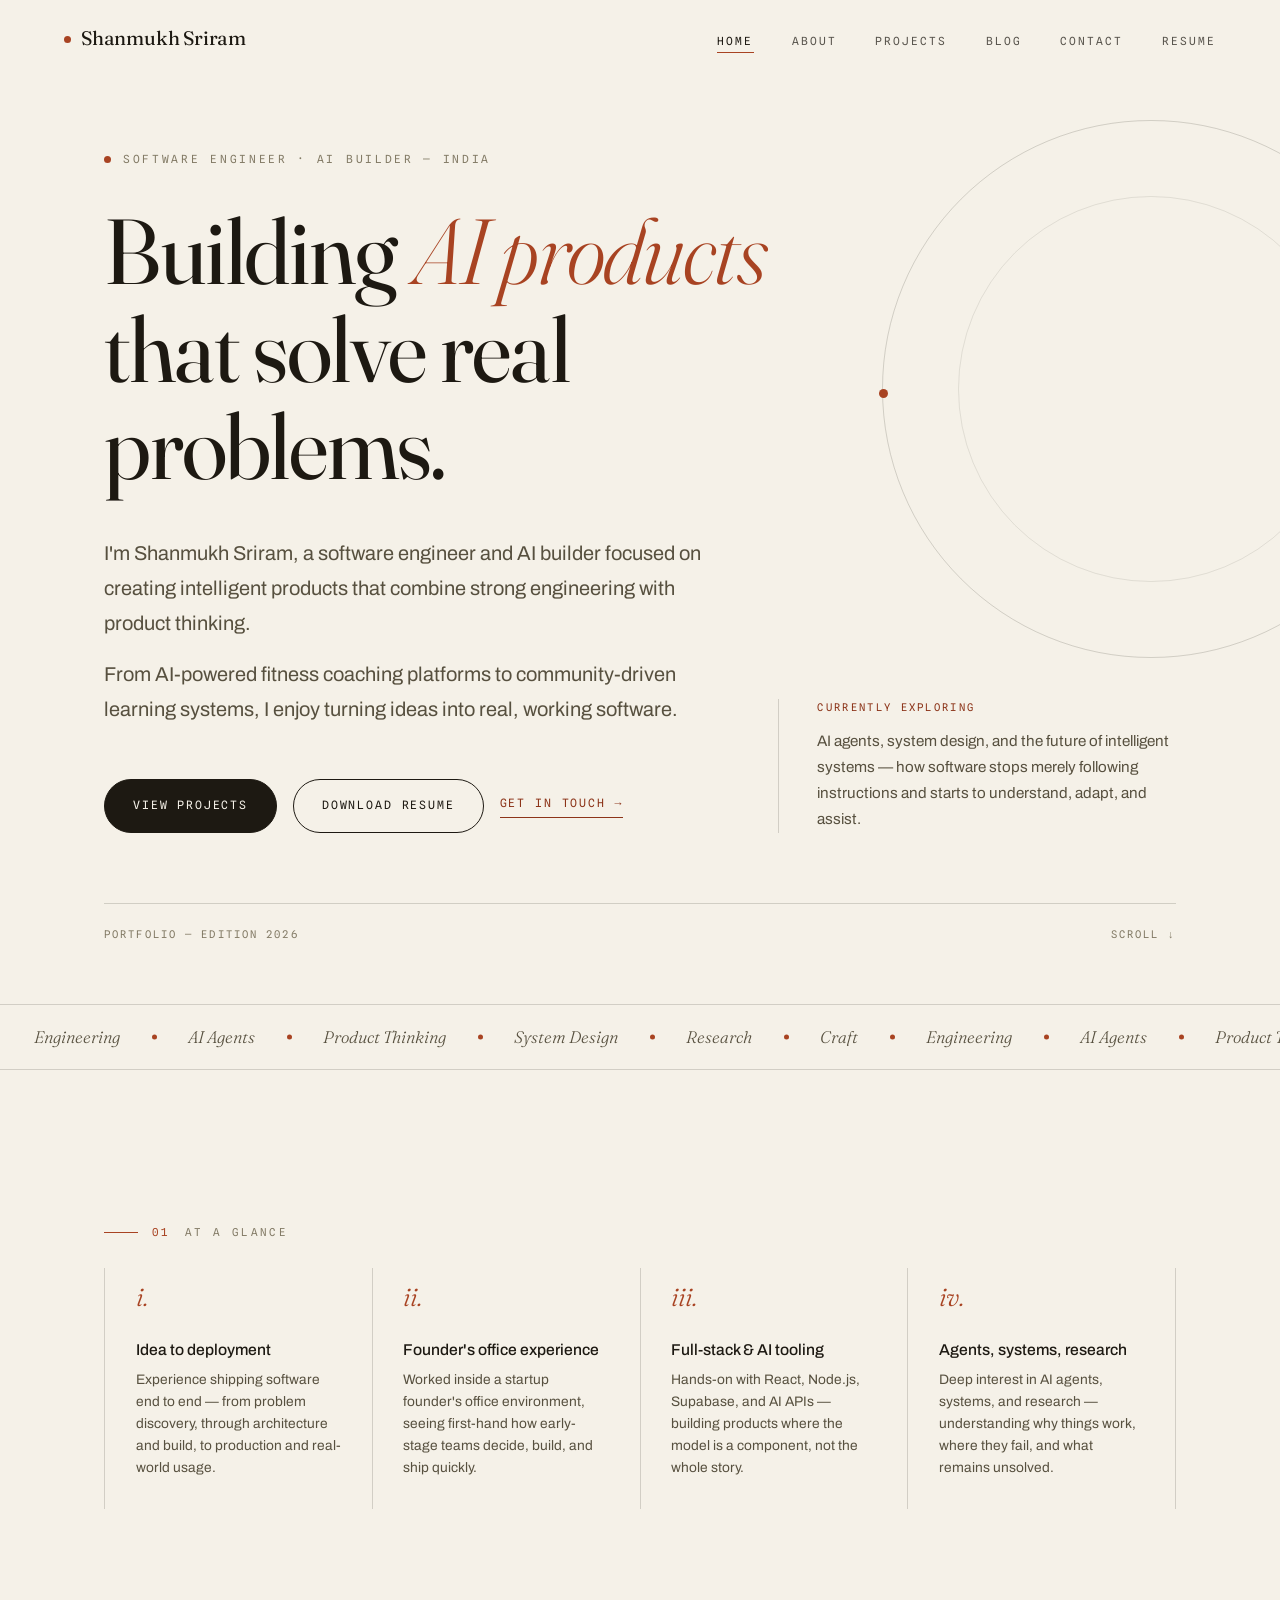
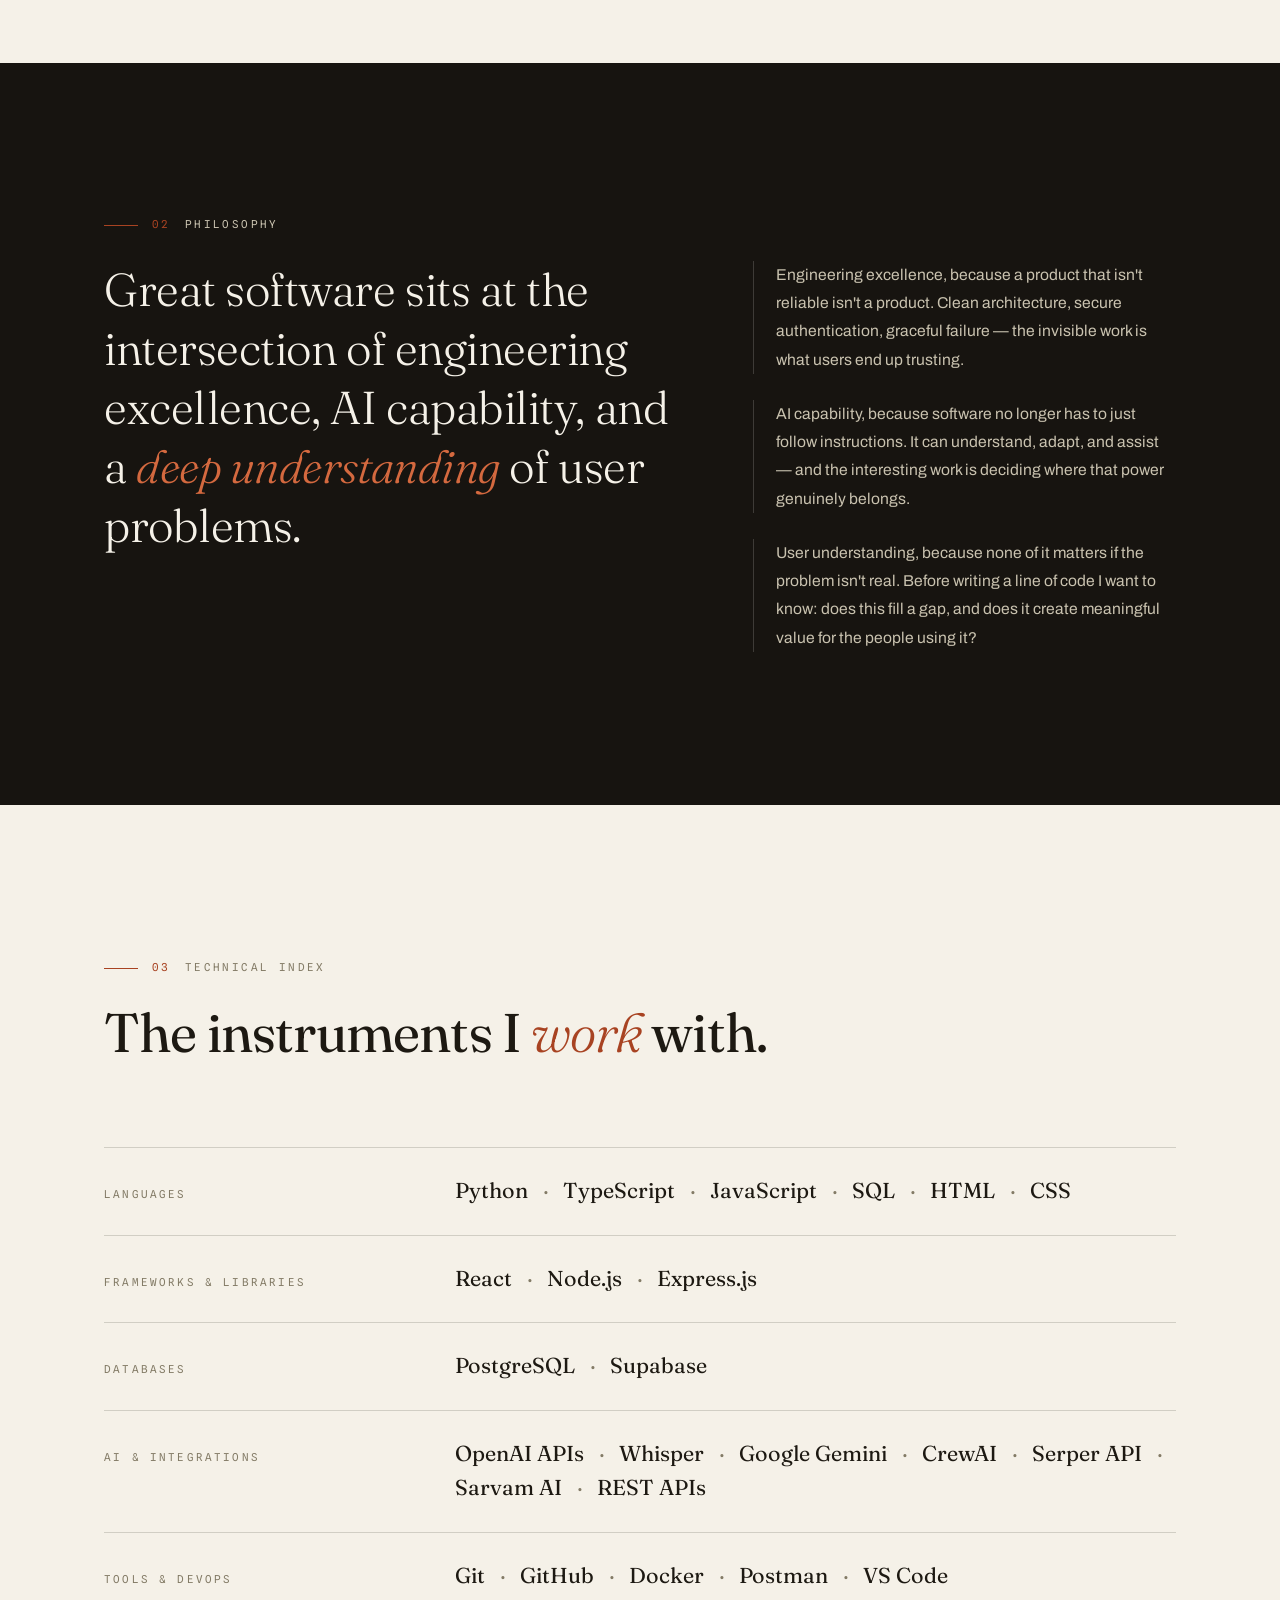
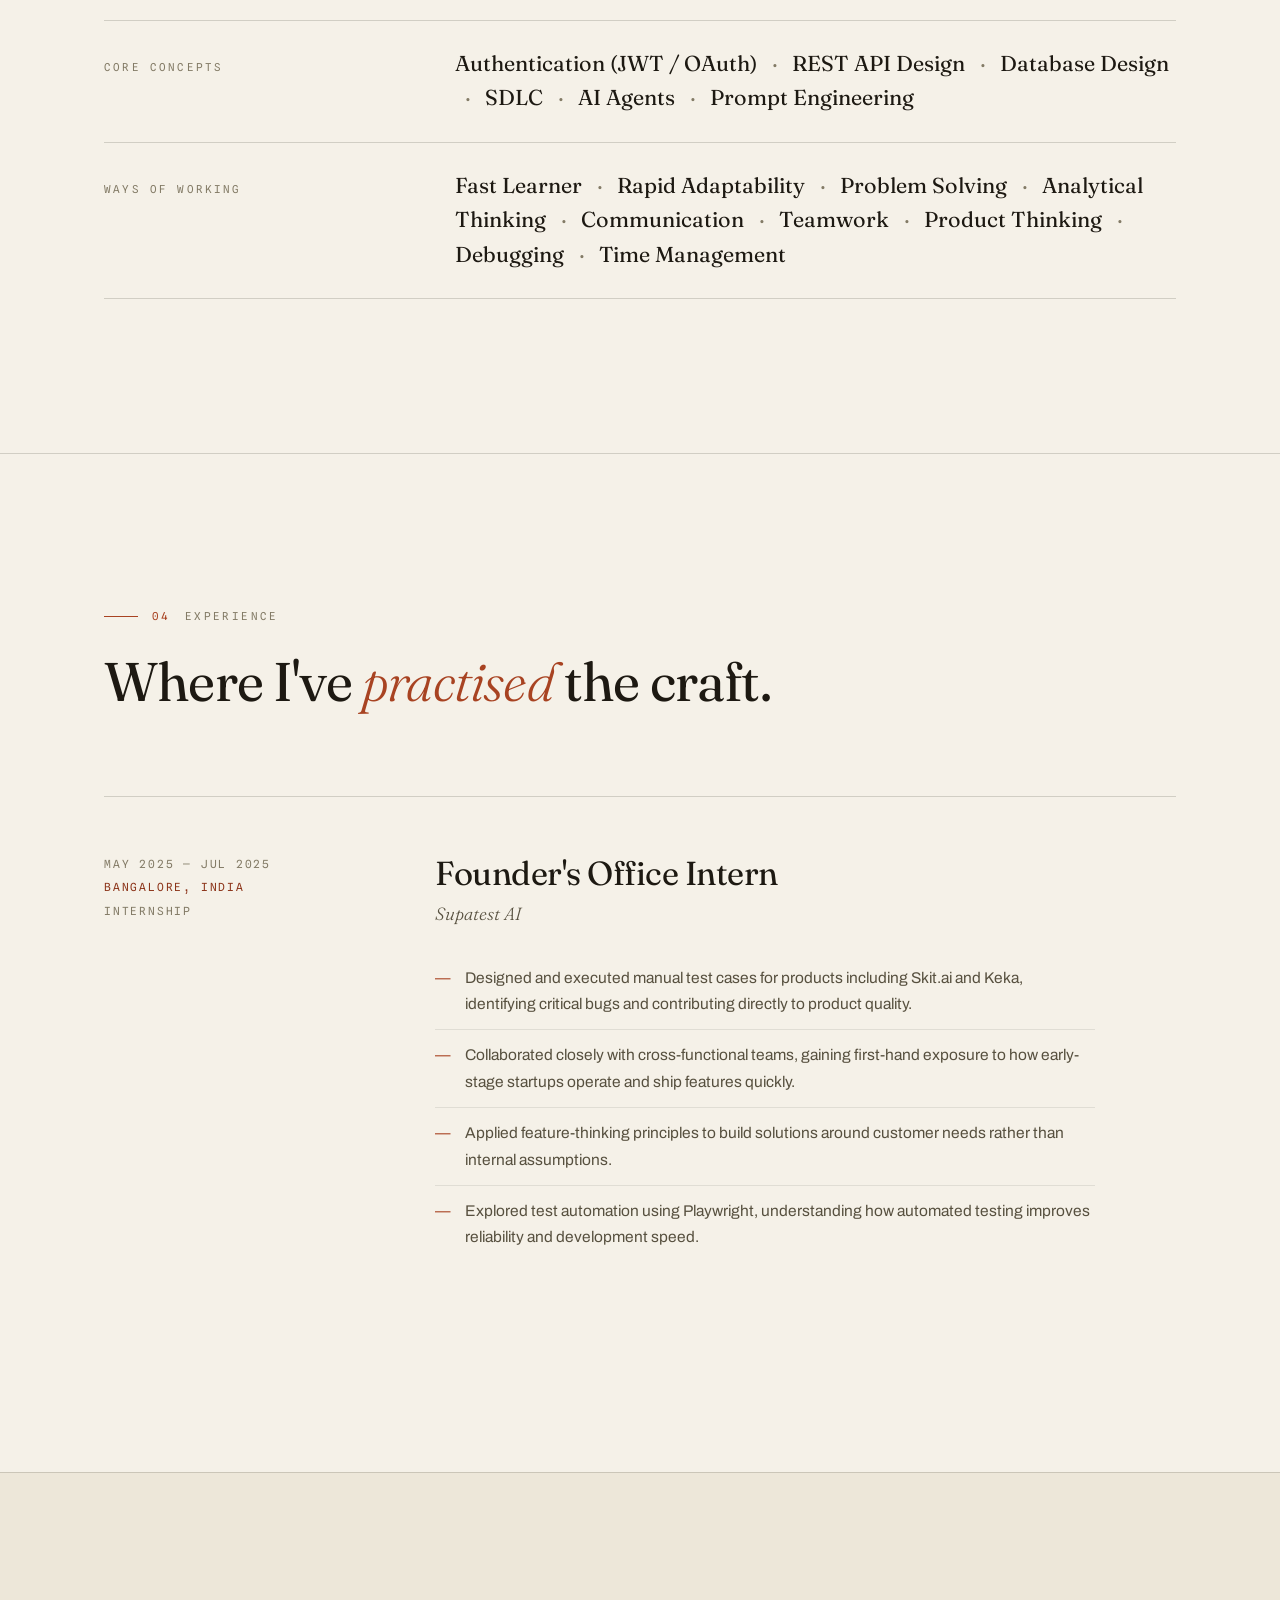
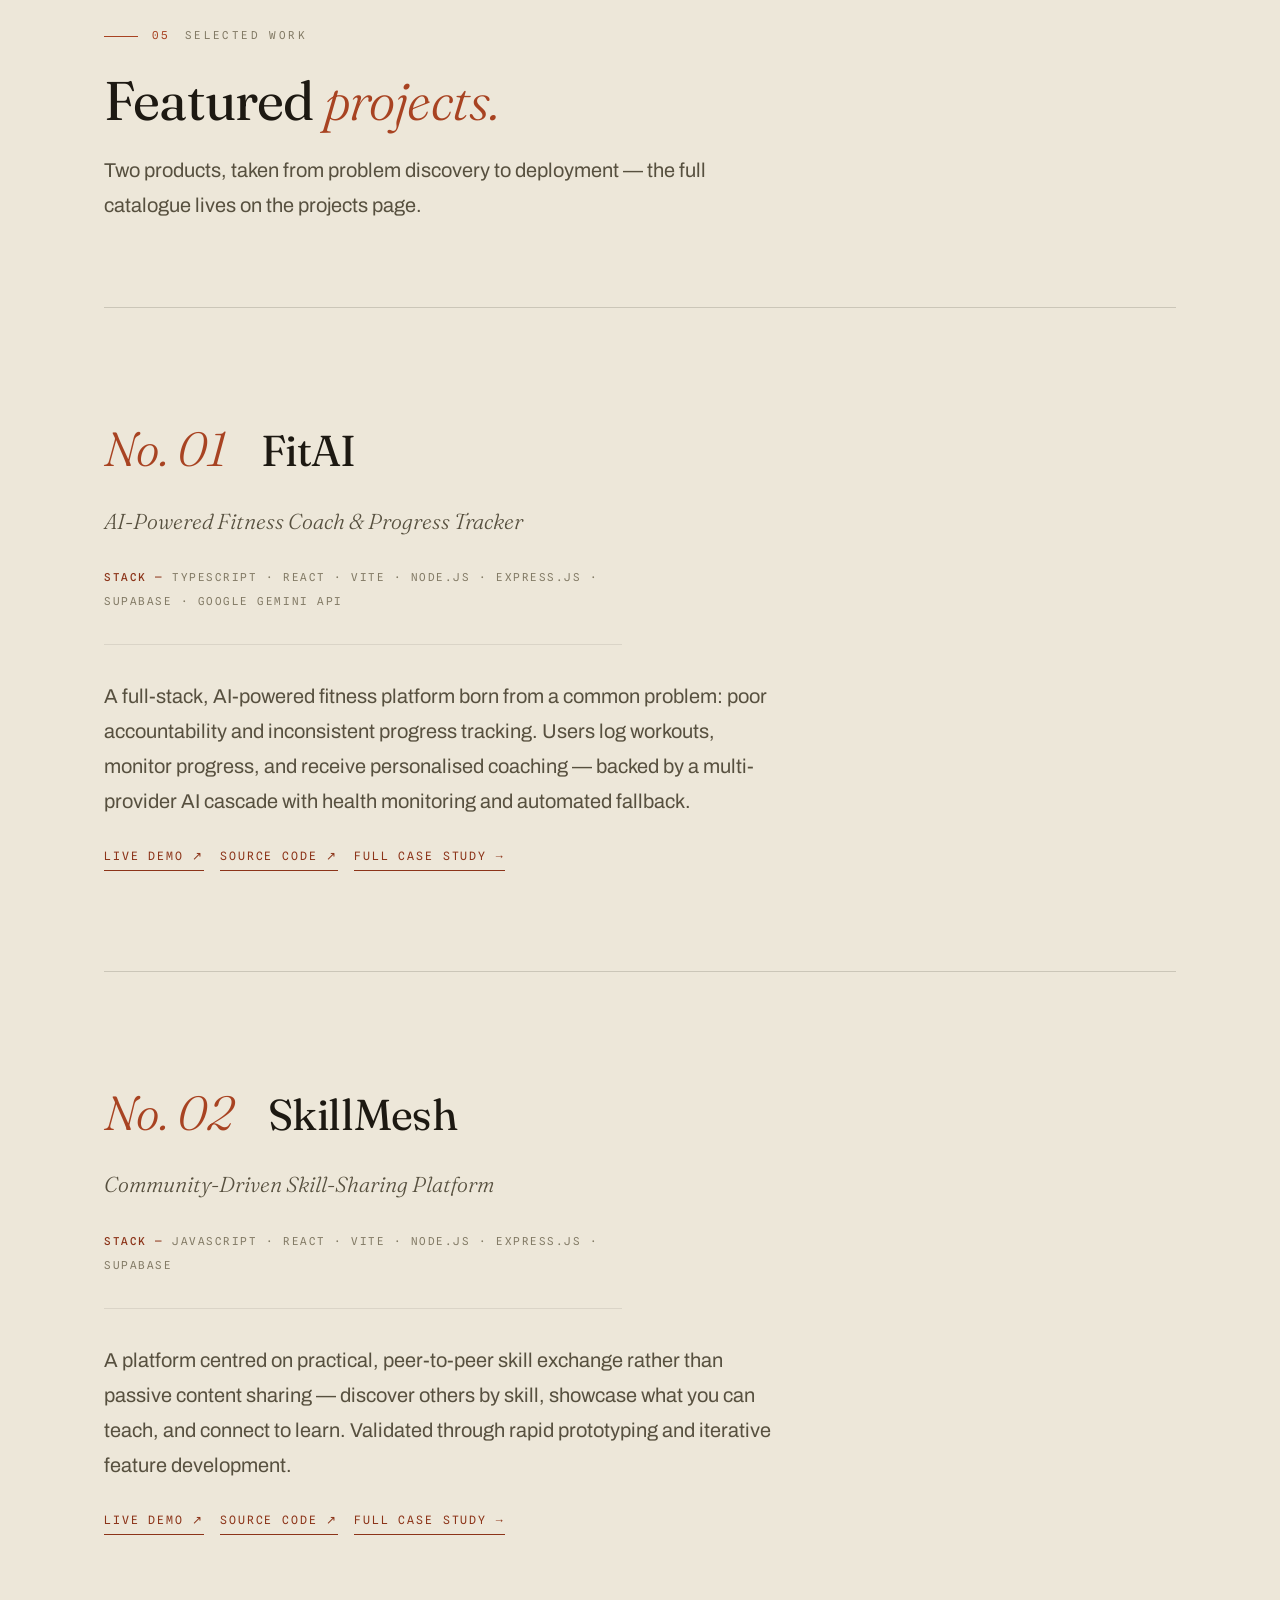
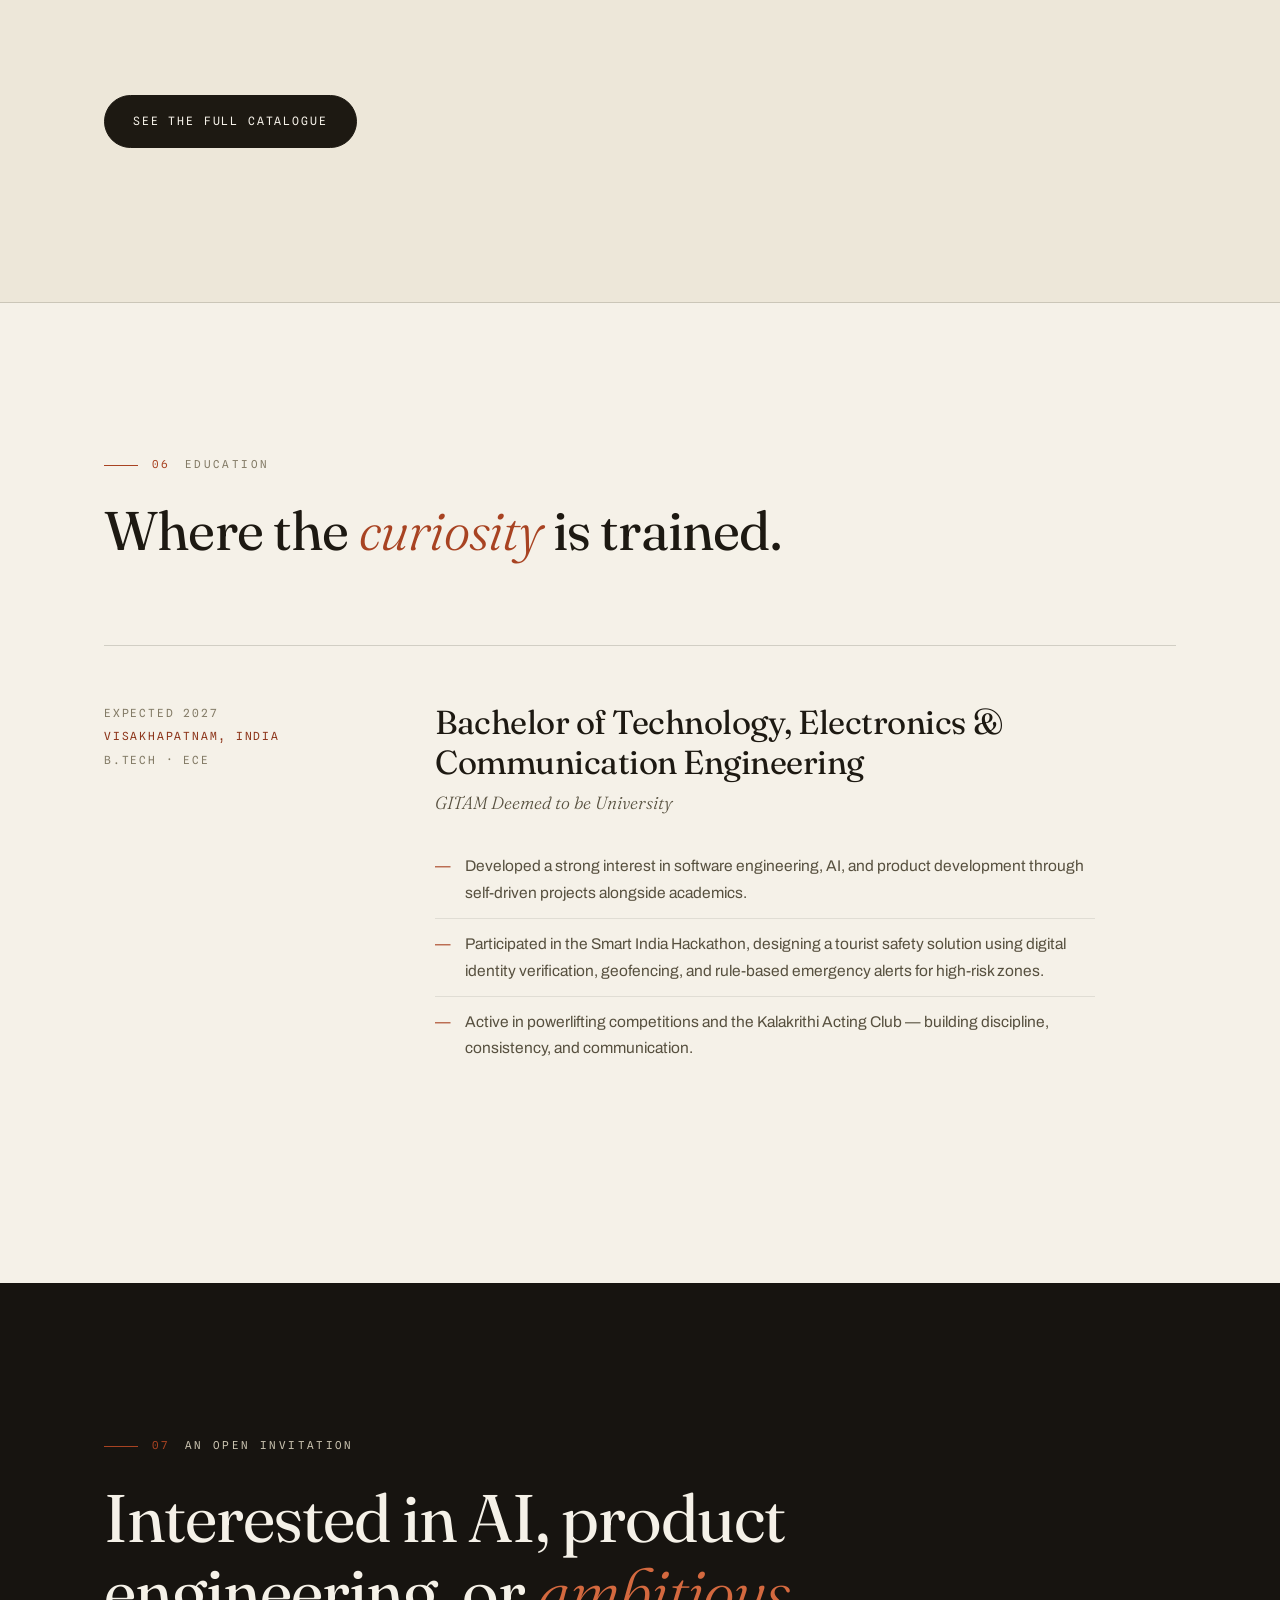
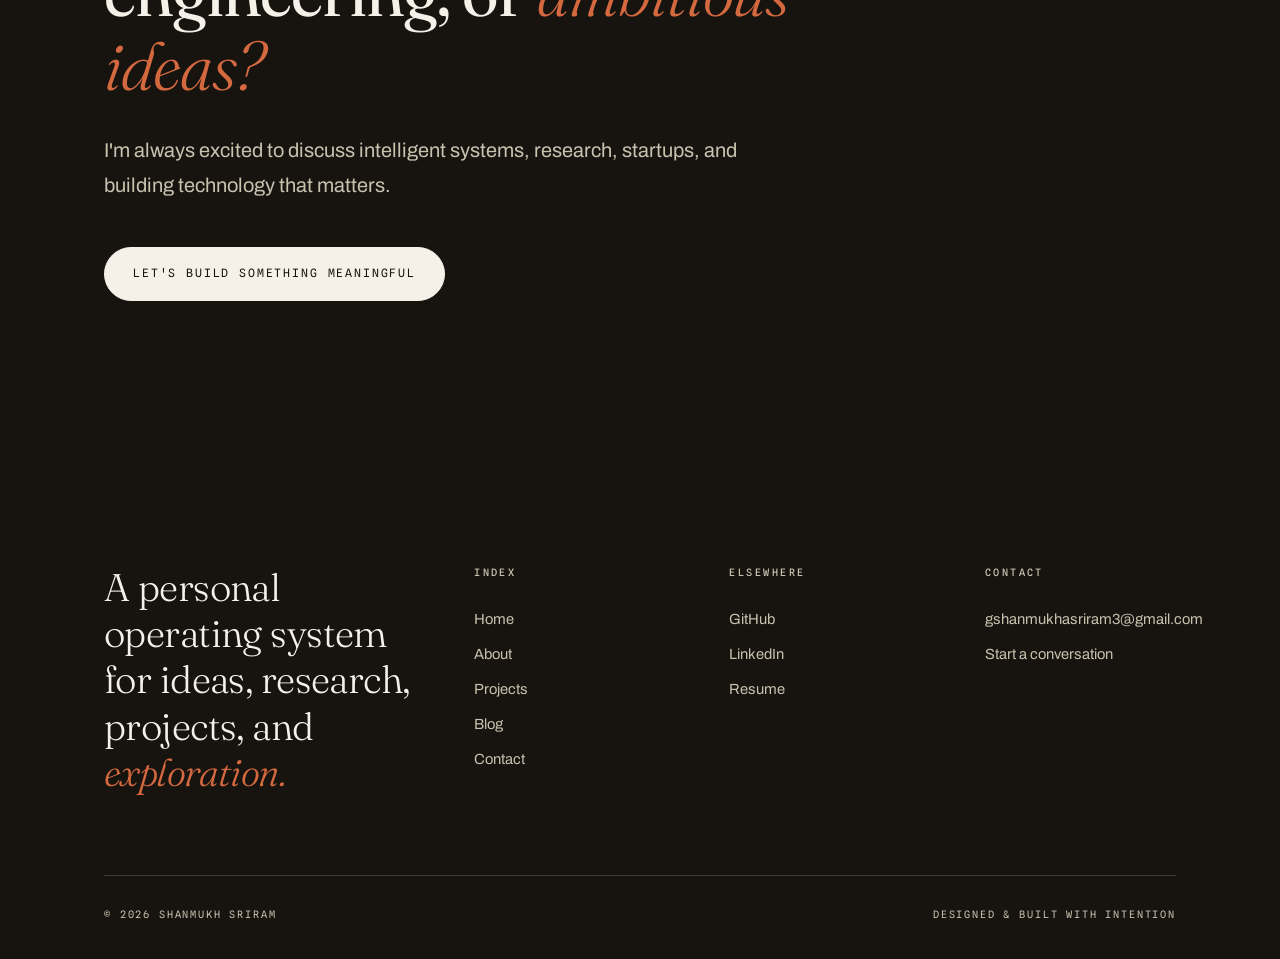
==== portfolio/index.html @ debd7737 "Initial portfolio deployment" ====
<!DOCTYPE html>
<html lang="en">
<head>
<meta charset="UTF-8">
<meta name="viewport" content="width=device-width, initial-scale=1.0">
<meta name="description" content="Shanmukh Sriram — software engineer and AI builder creating intelligent products that combine strong engineering with product thinking.">
<title>Shanmukh Sriram — Software Engineer &amp; AI Builder</title>
<link rel="stylesheet" href="css/style.css">
</head>
<body>

<!-- ============================= NAV ============================= -->
<nav class="site-nav">
  <div class="wrap">
    <a href="index.html" class="logo"><span class="dot"></span>Shanmukh Sriram</a>
    <ul class="nav-links">
      <li><a href="index.html">Home</a></li>
      <li><a href="about.html">About</a></li>
      <li><a href="projects.html">Projects</a></li>
      <li><a href="blog.html">Blog</a></li>
      <li><a href="contact.html">Contact</a></li>
      <li><a href="assets/Shanmukh_SriRam_Resume.pdf" target="_blank">Resume</a></li>
    </ul>
    <button class="nav-burger" aria-label="Open menu"><span></span></button>
  </div>
</nav>

<div class="mobile-menu">
  <button class="mobile-menu-close" aria-label="Close menu">✕</button>
  <a href="index.html">Home</a>
  <a href="about.html">About</a>
  <a href="projects.html">Projects</a>
  <a href="blog.html">Blog</a>
  <a href="contact.html">Contact</a>
  <a href="assets/Shanmukh_SriRam_Resume.pdf" target="_blank">Resume</a>
</div>

<!-- ============================= HERO ============================= -->
<header class="hero">
  <div class="hero-orn" data-parallax></div>
  <div class="wrap">
    <div class="hero-kicker" data-reveal><span class="pulse"></span>Software Engineer · AI Builder — India</div>
    <h1 data-reveal>Building <em>AI products</em> that solve real problems.</h1>

    <div class="hero-cols">
      <div data-reveal>
        <p class="lede">I'm Shanmukh Sriram, a software engineer and AI builder focused on creating intelligent products that combine strong engineering with product thinking.</p>
        <p class="lede">From AI-powered fitness coaching platforms to community-driven learning systems, I enjoy turning ideas into real, working software.</p>
        <div class="cta-row">
          <a href="projects.html" class="btn btn-solid">View Projects</a>
          <a href="assets/Shanmukh_SriRam_Resume.pdf" target="_blank" class="btn">Download Resume</a>
          <a href="contact.html" class="tlink">Get in Touch →</a>
        </div>
      </div>
      <aside class="hero-aside" data-reveal>
        <span class="now-label">Currently exploring</span>
        AI agents, system design, and the future of intelligent systems — how software stops merely following instructions and starts to understand, adapt, and assist.
      </aside>
    </div>

    <div class="hero-foot" data-reveal>
      <span>Portfolio — Edition <span data-year>2026</span></span>
      <span>Scroll ↓</span>
    </div>
  </div>
</header>

<!-- ============================= MARQUEE ============================= -->
<div class="marquee" aria-hidden="true">
  <div class="marquee-track">
    <span>Engineering</span><span>AI Agents</span><span>Product Thinking</span><span>System Design</span><span>Research</span><span>Craft</span>
    <span>Engineering</span><span>AI Agents</span><span>Product Thinking</span><span>System Design</span><span>Research</span><span>Craft</span>
  </div>
</div>

<!-- ============================= INDEX STRIP ============================= -->
<section class="section">
  <div class="wrap">
    <div class="label" data-reveal><span class="num">01</span> At a glance</div>
    <div class="index-strip">
      <div class="index-item" data-reveal>
        <span class="roman">i.</span>
        <h4>Idea to deployment</h4>
        <p>Experience shipping software end to end — from problem discovery, through architecture and build, to production and real-world usage.</p>
      </div>
      <div class="index-item" data-reveal>
        <span class="roman">ii.</span>
        <h4>Founder's office experience</h4>
        <p>Worked inside a startup founder's office environment, seeing first-hand how early-stage teams decide, build, and ship quickly.</p>
      </div>
      <div class="index-item" data-reveal>
        <span class="roman">iii.</span>
        <h4>Full-stack &amp; AI tooling</h4>
        <p>Hands-on with React, Node.js, Supabase, and AI APIs — building products where the model is a component, not the whole story.</p>
      </div>
      <div class="index-item" data-reveal>
        <span class="roman">iv.</span>
        <h4>Agents, systems, research</h4>
        <p>Deep interest in AI agents, systems, and research — understanding why things work, where they fail, and what remains unsolved.</p>
      </div>
    </div>
  </div>
</section>

<!-- ============================= PHILOSOPHY ============================= -->
<section class="section plate philosophy">
  <div class="wrap">
    <div class="label" data-reveal><span class="num">02</span> Philosophy</div>
    <div class="phil-grid">
      <blockquote data-reveal>
        Great software sits at the intersection of engineering excellence, AI capability, and a <em>deep understanding</em> of user problems.
      </blockquote>
      <div class="phil-notes" data-reveal>
        <p>Engineering excellence, because a product that isn't reliable isn't a product. Clean architecture, secure authentication, graceful failure — the invisible work is what users end up trusting.</p>
        <p>AI capability, because software no longer has to just follow instructions. It can understand, adapt, and assist — and the interesting work is deciding where that power genuinely belongs.</p>
        <p>User understanding, because none of it matters if the problem isn't real. Before writing a line of code I want to know: does this fill a gap, and does it create meaningful value for the people using it?</p>
      </div>
    </div>
  </div>
</section>

<!-- ============================= SKILLS ============================= -->
<section class="section">
  <div class="wrap">
    <div class="section-head" data-reveal>
      <div class="label"><span class="num">03</span> Technical index</div>
      <h2>The instruments I <em>work</em> with.</h2>
    </div>
    <dl class="skill-table">
      <div class="skill-row" data-reveal>
        <dt>Languages</dt>
        <dd>Python <i>·</i> TypeScript <i>·</i> JavaScript <i>·</i> SQL <i>·</i> HTML <i>·</i> CSS</dd>
      </div>
      <div class="skill-row" data-reveal>
        <dt>Frameworks &amp; Libraries</dt>
        <dd>React <i>·</i> Node.js <i>·</i> Express.js</dd>
      </div>
      <div class="skill-row" data-reveal>
        <dt>Databases</dt>
        <dd>PostgreSQL <i>·</i> Supabase</dd>
      </div>
      <div class="skill-row" data-reveal>
        <dt>AI &amp; Integrations</dt>
        <dd>OpenAI APIs <i>·</i> Whisper <i>·</i> Google Gemini <i>·</i> CrewAI <i>·</i> Serper API <i>·</i> Sarvam AI <i>·</i> REST APIs</dd>
      </div>
      <div class="skill-row" data-reveal>
        <dt>Tools &amp; DevOps</dt>
        <dd>Git <i>·</i> GitHub <i>·</i> Docker <i>·</i> Postman <i>·</i> VS Code</dd>
      </div>
      <div class="skill-row" data-reveal>
        <dt>Core Concepts</dt>
        <dd>Authentication (JWT / OAuth) <i>·</i> REST API Design <i>·</i> Database Design <i>·</i> SDLC <i>·</i> AI Agents <i>·</i> Prompt Engineering</dd>
      </div>
      <div class="skill-row" data-reveal>
        <dt>Ways of Working</dt>
        <dd>Fast Learner <i>·</i> Rapid Adaptability <i>·</i> Problem Solving <i>·</i> Analytical Thinking <i>·</i> Communication <i>·</i> Teamwork <i>·</i> Product Thinking <i>·</i> Debugging <i>·</i> Time Management</dd>
      </div>
    </dl>
  </div>
</section>

<!-- ============================= EXPERIENCE ============================= -->
<section class="section--line section">
  <div class="wrap">
    <div class="section-head" data-reveal>
      <div class="label"><span class="num">04</span> Experience</div>
      <h2>Where I've <em>practised</em> the craft.</h2>
    </div>
    <div class="dossier" data-reveal>
      <div class="dossier-meta">
        May 2025 — Jul 2025<br>
        <span class="where">Bangalore, India</span><br>
        Internship
      </div>
      <div class="dossier-body">
        <h3>Founder's Office Intern</h3>
        <span class="org">Supatest AI</span>
        <ul class="notes">
          <li>Designed and executed manual test cases for products including Skit.ai and Keka, identifying critical bugs and contributing directly to product quality.</li>
          <li>Collaborated closely with cross-functional teams, gaining first-hand exposure to how early-stage startups operate and ship features quickly.</li>
          <li>Applied feature-thinking principles to build solutions around customer needs rather than internal assumptions.</li>
          <li>Explored test automation using Playwright, understanding how automated testing improves reliability and development speed.</li>
        </ul>
      </div>
    </div>
  </div>
</section>

<!-- ============================= FEATURED PROJECTS ============================= -->
<section class="section section--deep">
  <div class="wrap">
    <div class="section-head" data-reveal>
      <div class="label"><span class="num">05</span> Selected work</div>
      <h2>Featured <em>projects.</em></h2>
      <p class="lede">Two products, taken from problem discovery to deployment — the full catalogue lives on the projects page.</p>
    </div>

    <article class="folio" data-reveal>
      <div class="folio-head">
        <span class="folio-no">No. 01</span>
        <h3>FitAI</h3>
      </div>
      <span class="folio-sub">AI-Powered Fitness Coach &amp; Progress Tracker</span>
      <p class="folio-stack"><b>Stack —</b> TypeScript · React · Vite · Node.js · Express.js · Supabase · Google Gemini API</p>
      <p class="lede" style="margin-bottom:28px;">A full-stack, AI-powered fitness platform born from a common problem: poor accountability and inconsistent progress tracking. Users log workouts, monitor progress, and receive personalised coaching — backed by a multi-provider AI cascade with health monitoring and automated fallback.</p>
      <div class="cta-row">
        <a href="https://fit-ai-teal-nu.vercel.app/" target="_blank" rel="noopener" class="tlink">Live demo ↗</a>
        <a href="https://github.com/Gshanmuk8/FitAI" target="_blank" rel="noopener" class="tlink">Source code ↗</a>
        <a href="projects.html" class="tlink">Full case study →</a>
      </div>
    </article>

    <article class="folio" data-reveal>
      <div class="folio-head">
        <span class="folio-no">No. 02</span>
        <h3>SkillMesh</h3>
      </div>
      <span class="folio-sub">Community-Driven Skill-Sharing Platform</span>
      <p class="folio-stack"><b>Stack —</b> JavaScript · React · Vite · Node.js · Express.js · Supabase</p>
      <p class="lede" style="margin-bottom:28px;">A platform centred on practical, peer-to-peer skill exchange rather than passive content sharing — discover others by skill, showcase what you can teach, and connect to learn. Validated through rapid prototyping and iterative feature development.</p>
      <div class="cta-row">
        <a href="https://skillmash.vercel.app/" target="_blank" rel="noopener" class="tlink">Live demo ↗</a>
        <a href="https://github.com/Gshanmuk8/Skillmash" target="_blank" rel="noopener" class="tlink">Source code ↗</a>
        <a href="projects.html" class="tlink">Full case study →</a>
      </div>
    </article>

    <div style="margin-top:60px;" data-reveal>
      <a href="projects.html" class="btn btn-solid">See the full catalogue</a>
    </div>
  </div>
</section>

<!-- ============================= EDUCATION ============================= -->
<section class="section">
  <div class="wrap">
    <div class="section-head" data-reveal>
      <div class="label"><span class="num">06</span> Education</div>
      <h2>Where the <em>curiosity</em> is trained.</h2>
    </div>
    <div class="dossier" data-reveal>
      <div class="dossier-meta">
        Expected 2027<br>
        <span class="where">Visakhapatnam, India</span><br>
        B.Tech · ECE
      </div>
      <div class="dossier-body">
        <h3>Bachelor of Technology, Electronics &amp; Communication Engineering</h3>
        <span class="org">GITAM Deemed to be University</span>
        <ul class="notes">
          <li>Developed a strong interest in software engineering, AI, and product development through self-driven projects alongside academics.</li>
          <li>Participated in the Smart India Hackathon, designing a tourist safety solution using digital identity verification, geofencing, and rule-based emergency alerts for high-risk zones.</li>
          <li>Active in powerlifting competitions and the Kalakrithi Acting Club — building discipline, consistency, and communication.</li>
        </ul>
      </div>
    </div>
  </div>
</section>

<!-- ============================= CLOSING ============================= -->
<section class="section plate closing">
  <div class="wrap">
    <div class="label" data-reveal><span class="num">07</span> An open invitation</div>
    <h2 data-reveal>Interested in AI, product engineering, or <em>ambitious ideas?</em></h2>
    <p class="lede" data-reveal>I'm always excited to discuss intelligent systems, research, startups, and building technology that matters.</p>
    <div class="cta-row" data-reveal>
      <a href="contact.html" class="btn btn-solid">Let's build something meaningful</a>
    </div>
  </div>
</section>

<!-- ============================= FOOTER ============================= -->
<footer class="site-footer">
  <div class="wrap">
    <div class="footer-top">
      <div>
        <h3>A personal operating system for ideas, research, projects, and <em>exploration.</em></h3>
      </div>
      <div class="footer-col">
        <h5>Index</h5>
        <a href="index.html">Home</a>
        <a href="about.html">About</a>
        <a href="projects.html">Projects</a>
        <a href="blog.html">Blog</a>
        <a href="contact.html">Contact</a>
      </div>
      <div class="footer-col">
        <h5>Elsewhere</h5>
        <a href="https://github.com/Gshanmuk8" target="_blank" rel="noopener">GitHub</a>
        <a href="https://www.linkedin.com/in/shanmukh-sriram-0b8bb3333/" target="_blank" rel="noopener">LinkedIn</a>
        <a href="assets/Shanmukh_SriRam_Resume.pdf" target="_blank">Resume</a>
      </div>
      <div class="footer-col">
        <h5>Contact</h5>
        <a href="mailto:gshanmukhasriram3@gmail.com">gshanmukhasriram3@gmail.com</a>
        <a href="contact.html">Start a conversation</a>
      </div>
    </div>
    <div class="footer-bottom">
      <span>© <span data-year>2026</span> Shanmukh Sriram</span>
      <span>Designed &amp; built with intention</span>
    </div>
  </div>
</footer>

<script src="js/main.js"></script>
</body>
</html>
---- portfolio/css/style.css ----
/* =========================================================================
   SHANMUKH SRIRAM — a digital publication
   Design language: European editorial / museum catalogue.
   Paper, ink, hairlines, one terracotta accent. Typography first.
   ========================================================================= */

@import url('https://fonts.googleapis.com/css2?family=Fraunces:ital,opsz,wght@0,9..144,300;0,9..144,400;0,9..144,500;0,9..144,600;1,9..144,300;1,9..144,400;1,9..144,500&family=Archivo:ital,wght@0,300;0,400;0,500;0,600;1,400&family=Spline+Sans+Mono:wght@400;500&display=swap');

:root{
  /* ---- Palette --------------------------------------------------------- */
  --paper:      #F5F1E8;
  --paper-deep: #EDE7D9;
  --night:      #171410;
  --night-soft: #211D17;
  --ink:        #1D1912;
  --ink-soft:   #57503F;
  --ink-faint:  #837B66;
  --cream:      #F5F1E8;
  --cream-soft: #C9C2AF;
  --accent:     #A84322;
  --accent-ink: #8C3419;
  --line:       rgba(29,25,18,.16);
  --line-soft:  rgba(29,25,18,.09);
  --line-cream: rgba(245,241,232,.18);

  /* ---- Type ------------------------------------------------------------ */
  --f-serif: 'Fraunces', 'Georgia', serif;
  --f-sans:  'Archivo', 'Helvetica Neue', sans-serif;
  --f-mono:  'Spline Sans Mono', 'Courier New', monospace;

  /* ---- Rhythm ---------------------------------------------------------- */
  --wrap: 1200px;
  --gutter: clamp(22px, 5vw, 64px);
  --sect: clamp(90px, 12vw, 160px);
  --ease: cubic-bezier(.22,.61,.24,1);
}

/* ---- Reset --------------------------------------------------------------- */
*,*::before,*::after{ box-sizing:border-box; margin:0; padding:0; }
html{ scroll-behavior:smooth; }
body{
  background:var(--paper);
  color:var(--ink);
  font-family:var(--f-sans);
  font-weight:400;
  font-size:17px;
  line-height:1.7;
  -webkit-font-smoothing:antialiased;
  text-rendering:optimizeLegibility;
  animation:page-in .8s var(--ease) both;
}
body.is-leaving{ animation:page-out .35s ease both; }
@keyframes page-in { from{ opacity:0; } to{ opacity:1; } }
@keyframes page-out{ from{ opacity:1; } to{ opacity:0; } }

img{ max-width:100%; display:block; }
a{ color:inherit; text-decoration:none; }
ul{ list-style:none; }
::selection{ background:var(--accent); color:var(--cream); }

.wrap{ max-width:var(--wrap); margin:0 auto; padding:0 var(--gutter); }

/* =========================================================================
   TYPOGRAPHY
   ========================================================================= */
h1,h2,h3{
  font-family:var(--f-serif);
  font-weight:400;
  line-height:1.06;
  letter-spacing:-0.015em;
}
h1{ font-size:clamp(2.9rem, 7.2vw, 6rem); }
h2{ font-size:clamp(2rem, 4.4vw, 3.4rem); line-height:1.1; }
h3{ font-size:clamp(1.5rem, 2.6vw, 2.1rem); line-height:1.2; }
h1 em, h2 em, h3 em{ font-style:italic; font-weight:300; color:var(--accent); }

.lede{
  font-size:clamp(1.05rem, 1.6vw, 1.25rem);
  line-height:1.75;
  color:var(--ink-soft);
  max-width:62ch;
}

/* Small-caps editorial label with rule */
.label{
  display:flex; align-items:center; gap:14px;
  font-family:var(--f-mono);
  font-size:.68rem;
  letter-spacing:.22em;
  text-transform:uppercase;
  color:var(--ink-faint);
  margin-bottom:26px;
}
.label::before{ content:''; width:34px; height:1px; background:var(--accent); flex:none; }
.label .num{ color:var(--accent); }

.section{ padding:var(--sect) 0; }
.section--line{ border-top:1px solid var(--line); }
.section--deep{ background:var(--paper-deep); border-top:1px solid var(--line); border-bottom:1px solid var(--line); }

/* Dark editorial plate */
.plate{
  background:var(--night);
  color:var(--cream);
}
.plate .label{ color:var(--cream-soft); }
.plate .lede{ color:var(--cream-soft); }
.plate h1 em,.plate h2 em{ color:#D4693F; }

.section-head{ max-width:840px; margin-bottom:clamp(48px, 7vw, 84px); }
.section-head h2{ margin-bottom:22px; }

/* =========================================================================
   NAVIGATION
   ========================================================================= */
.site-nav{
  position:fixed; inset:0 0 auto 0; z-index:100;
  padding:22px 0;
  transition:padding .4s var(--ease), background .4s var(--ease), box-shadow .4s var(--ease);
}
.site-nav .wrap{
  max-width:none;
  display:flex; align-items:baseline; justify-content:space-between; gap:30px;
}
.site-nav.is-scrolled{
  padding:14px 0;
  background:rgba(245,241,232,.92);
  backdrop-filter:blur(14px);
  box-shadow:0 1px 0 var(--line);
}
.plate-page .site-nav:not(.is-scrolled){ color:var(--cream); }

.logo{
  font-family:var(--f-serif);
  font-size:1.22rem;
  letter-spacing:-.01em;
  white-space:nowrap;
}
.logo .dot{
  display:inline-block; width:7px; height:7px; border-radius:50%;
  background:var(--accent); margin-right:10px; transform:translateY(-2px);
}
.nav-links{ display:flex; gap:clamp(18px, 3vw, 40px); }
.nav-links a{
  font-family:var(--f-mono);
  font-size:.7rem; letter-spacing:.18em; text-transform:uppercase;
  color:inherit; opacity:.72;
  padding-bottom:4px;
  border-bottom:1px solid transparent;
  transition:opacity .3s, border-color .3s;
}
.nav-links a:hover{ opacity:1; }
.nav-links a.is-active{ opacity:1; border-color:var(--accent); }

.nav-burger{
  display:none;
  background:none; border:0; cursor:pointer;
  width:34px; height:22px; position:relative; color:inherit;
}
.nav-burger span, .nav-burger::before, .nav-burger::after{
  content:''; position:absolute; left:0; right:0; height:1px; background:currentColor;
  transition:transform .3s var(--ease);
}
.nav-burger::before{ top:3px; } .nav-burger span{ top:11px; } .nav-burger::after{ top:19px; }

/* Mobile menu — full-bleed ink plate */
.mobile-menu{
  position:fixed; inset:0; z-index:200;
  background:var(--night); color:var(--cream);
  display:flex; flex-direction:column; justify-content:center;
  padding:0 var(--gutter);
  opacity:0; visibility:hidden;
  transition:opacity .45s var(--ease), visibility .45s;
}
.mobile-menu.is-open{ opacity:1; visibility:visible; }
.mobile-menu a{
  font-family:var(--f-serif);
  font-size:clamp(2rem, 8vw, 3.2rem);
  padding:12px 0;
  border-bottom:1px solid var(--line-cream);
  display:flex; justify-content:space-between; align-items:baseline;
  transition:padding-left .35s var(--ease), color .35s;
}
.mobile-menu a::after{
  content:'→'; font-size:1.2rem; opacity:0; transition:opacity .3s;
}
.mobile-menu a:hover{ padding-left:14px; color:#D4693F; }
.mobile-menu a:hover::after{ opacity:1; }
.mobile-menu-close{
  position:absolute; top:26px; right:var(--gutter);
  background:none; border:1px solid var(--line-cream); color:var(--cream);
  width:46px; height:46px; border-radius:50%; cursor:pointer; font-size:1rem;
  transition:background .3s, color .3s;
}
.mobile-menu-close:hover{ background:var(--cream); color:var(--night); }

/* =========================================================================
   BUTTONS / LINKS
   ========================================================================= */
.btn{
  display:inline-flex; align-items:center; gap:10px;
  font-family:var(--f-mono);
  font-size:.72rem; letter-spacing:.16em; text-transform:uppercase;
  padding:16px 28px;
  border:1px solid var(--ink);
  border-radius:100px;
  transition:background .35s var(--ease), color .35s var(--ease), border-color .35s;
  cursor:pointer;
}
.btn:hover{ background:var(--ink); color:var(--cream); }
.btn-solid{ background:var(--ink); color:var(--cream); }
.btn-solid:hover{ background:var(--accent); border-color:var(--accent); }
.plate .btn{ border-color:var(--cream-soft); color:var(--cream); }
.plate .btn:hover{ background:var(--cream); color:var(--night); }
.plate .btn-solid{ background:var(--cream); color:var(--night); border-color:var(--cream); }
.plate .btn-solid:hover{ background:#D4693F; border-color:#D4693F; color:var(--cream); }

/* Inline editorial link */
.tlink{
  font-family:var(--f-mono);
  font-size:.72rem; letter-spacing:.16em; text-transform:uppercase;
  color:var(--accent-ink);
  border-bottom:1px solid currentColor;
  padding-bottom:3px;
  transition:color .3s;
}
.tlink:hover{ color:var(--ink); }
.plate .tlink{ color:#D4693F; }
.plate .tlink:hover{ color:var(--cream); }

.cta-row{ display:flex; flex-wrap:wrap; gap:16px; align-items:center; }

/* =========================================================================
   HERO
   ========================================================================= */
.hero{
  min-height:100svh;
  display:flex; flex-direction:column; justify-content:flex-end;
  padding:150px 0 60px;
  position:relative;
  overflow:hidden;
}
.hero-kicker{
  font-family:var(--f-mono);
  font-size:.7rem; letter-spacing:.24em; text-transform:uppercase;
  color:var(--ink-faint);
  display:flex; align-items:center; gap:12px;
  margin-bottom:34px;
}
.hero-kicker .pulse{
  width:7px; height:7px; border-radius:50%; background:var(--accent); flex:none;
  animation:pulse 2.4s infinite;
}
@keyframes pulse{ 0%,100%{ box-shadow:0 0 0 0 rgba(168,67,34,.4);} 50%{ box-shadow:0 0 0 8px rgba(168,67,34,0);} }

.hero h1{ max-width:14ch; margin-bottom:40px; }
.hero .lede{ margin-bottom:16px; }
.hero .lede + .lede{ margin-bottom:0; }
.hero-cols{
  display:grid;
  grid-template-columns:minmax(0,1.5fr) minmax(0,1fr);
  gap:clamp(30px, 6vw, 90px);
  align-items:end;
}
.hero-aside{
  border-left:1px solid var(--line);
  padding-left:clamp(20px, 3vw, 40px);
  font-size:.95rem;
  color:var(--ink-soft);
}
.hero-aside .now-label{
  font-family:var(--f-mono); font-size:.66rem; letter-spacing:.22em;
  text-transform:uppercase; color:var(--accent-ink);
  display:block; margin-bottom:12px;
}
.hero .cta-row{ margin-top:52px; }

.hero-foot{
  margin-top:70px;
  padding-top:22px;
  border-top:1px solid var(--line);
  display:flex; justify-content:space-between; align-items:center;
  font-family:var(--f-mono); font-size:.66rem;
  letter-spacing:.2em; text-transform:uppercase; color:var(--ink-faint);
}
.hero-orn{
  position:absolute; z-index:-1;
  top:12%; right:-140px;
  width:clamp(320px, 42vw, 620px); aspect-ratio:1;
  border:1px solid var(--line);
  border-radius:50%;
}
.hero-orn::before{
  content:''; position:absolute; inset:14%;
  border:1px solid var(--line-soft); border-radius:50%;
}
.hero-orn::after{
  content:''; position:absolute; top:50%; left:-4px;
  width:9px; height:9px; border-radius:50%; background:var(--accent);
}

/* Interior page header */
.page-header{
  padding:190px 0 clamp(60px, 8vw, 100px);
  border-bottom:1px solid var(--line);
  position:relative; overflow:hidden;
}
.page-header h1{ max-width:16ch; }
.page-header .lede{ margin-top:30px; }
.crumb{
  font-family:var(--f-mono); font-size:.66rem;
  letter-spacing:.22em; text-transform:uppercase; color:var(--ink-faint);
  margin-bottom:30px;
}
.crumb span{ color:var(--accent); margin:0 8px; }

/* =========================================================================
   MARQUEE — quiet, hairline-bound
   ========================================================================= */
.marquee{
  border-top:1px solid var(--line); border-bottom:1px solid var(--line);
  overflow:hidden; padding:18px 0;
  background:var(--paper);
}
.marquee-track{
  display:flex; gap:0; width:max-content;
  animation:marquee 36s linear infinite;
}
.marquee-track span{
  font-family:var(--f-serif); font-style:italic; font-weight:300;
  font-size:1.05rem; color:var(--ink-soft);
  padding:0 34px; position:relative; white-space:nowrap;
}
.marquee-track span::after{
  content:''; position:absolute; right:-3px; top:50%;
  width:5px; height:5px; border-radius:50%; background:var(--accent);
  transform:translateY(-50%);
}
@keyframes marquee{ to{ transform:translateX(-50%); } }

/* =========================================================================
   INDEX STRIP — impact statements as a catalogue index
   ========================================================================= */
.index-strip{
  display:grid; grid-template-columns:repeat(4, 1fr);
  border-left:1px solid var(--line);
}
.index-item{
  border-right:1px solid var(--line);
  padding:8px clamp(18px, 2.4vw, 34px) 30px;
}
.index-item .roman{
  font-family:var(--f-serif); font-style:italic; font-weight:300;
  font-size:1.6rem; color:var(--accent);
  display:block; margin-bottom:18px;
}
.index-item h4{
  font-family:var(--f-sans); font-weight:500; font-size:.98rem;
  line-height:1.5; margin-bottom:8px;
}
.index-item p{ font-size:.86rem; color:var(--ink-soft); line-height:1.6; }

/* =========================================================================
   PHILOSOPHY — pull-quote plate
   ========================================================================= */
.philosophy blockquote{
  font-family:var(--f-serif); font-weight:300;
  font-size:clamp(1.7rem, 3.6vw, 2.9rem);
  line-height:1.28; letter-spacing:-.01em;
  max-width:24ch;
}
.philosophy blockquote em{ font-style:italic; color:#D4693F; }
.philosophy .phil-grid{
  display:grid; grid-template-columns:minmax(0,1.35fr) minmax(0,1fr);
  gap:clamp(40px, 6vw, 90px); align-items:start;
}
.philosophy .phil-notes p{
  color:var(--cream-soft); font-size:.98rem; line-height:1.8;
  padding-left:22px; border-left:1px solid var(--line-cream);
  margin-bottom:26px;
}
.philosophy .phil-notes p:last-child{ margin-bottom:0; }

/* =========================================================================
   SKILLS — index table
   ========================================================================= */
.skill-table{ border-top:1px solid var(--line); }
.skill-row{
  display:grid;
  grid-template-columns:minmax(180px, 300px) 1fr;
  gap:clamp(18px, 4vw, 60px);
  padding:26px 0;
  border-bottom:1px solid var(--line);
  align-items:baseline;
}
.skill-row dt{
  font-family:var(--f-mono); font-size:.68rem;
  letter-spacing:.2em; text-transform:uppercase; color:var(--ink-faint);
}
.skill-row dd{
  font-family:var(--f-serif); font-weight:400;
  font-size:clamp(1.05rem, 1.8vw, 1.35rem); line-height:1.6;
  color:var(--ink);
}
.skill-row dd i{ color:var(--ink-faint); font-style:normal; margin:0 10px; }

/* =========================================================================
   EXPERIENCE / EDUCATION — dossier entries
   ========================================================================= */
.dossier{
  display:grid;
  grid-template-columns:minmax(180px, 280px) 1fr;
  gap:clamp(24px, 4vw, 70px);
  padding:clamp(36px, 5vw, 56px) 0;
  border-top:1px solid var(--line);
}
.dossier-meta{
  font-family:var(--f-mono); font-size:.7rem;
  letter-spacing:.16em; text-transform:uppercase;
  color:var(--ink-faint); line-height:2.1;
}
.dossier-meta .where{ color:var(--accent-ink); }
.dossier-body h3{ margin-bottom:6px; }
.dossier-body .org{
  font-family:var(--f-serif); font-style:italic; font-weight:300;
  font-size:1.1rem; color:var(--ink-soft);
  display:block; margin-bottom:24px;
}
.notes{ max-width:66ch; }
.notes li{
  position:relative;
  padding:12px 0 12px 30px;
  color:var(--ink-soft);
  font-size:.97rem; line-height:1.7;
  border-bottom:1px solid var(--line-soft);
}
.notes li:last-child{ border-bottom:0; }
.notes li::before{
  content:'—'; position:absolute; left:0; color:var(--accent);
}

/* =========================================================================
   PROJECTS — catalogue folios
   ========================================================================= */
.folio{
  padding:clamp(56px, 8vw, 100px) 0;
  border-top:1px solid var(--line);
}
.folio-head{
  display:flex; flex-wrap:wrap; align-items:baseline; gap:18px 34px;
  margin-bottom:14px;
}
.folio-no{
  font-family:var(--f-serif); font-style:italic; font-weight:300;
  font-size:clamp(2rem, 4vw, 3rem); color:var(--accent);
}
.folio h3{ font-size:clamp(1.8rem, 3.4vw, 2.7rem); }
.folio .folio-sub{
  font-family:var(--f-serif); font-style:italic; font-weight:300;
  font-size:clamp(1.05rem, 1.8vw, 1.35rem);
  color:var(--ink-soft);
  margin-bottom:26px; display:block;
}
.folio-stack{
  font-family:var(--f-mono); font-size:.68rem;
  letter-spacing:.14em; text-transform:uppercase; color:var(--ink-faint);
  line-height:2.2;
  margin-bottom:34px;
  padding-bottom:30px;
  border-bottom:1px solid var(--line-soft);
  max-width:74ch;
}
.folio-stack b{ color:var(--accent-ink); font-weight:500; }
.folio-grid{
  display:grid;
  grid-template-columns:minmax(0, 1.6fr) minmax(220px, 1fr);
  gap:clamp(30px, 5vw, 80px);
  align-items:start;
}
.folio-side{
  border-left:1px solid var(--line);
  padding-left:clamp(20px, 2.5vw, 36px);
  position:sticky; top:120px;
}
.folio-side h5{
  font-family:var(--f-mono); font-size:.66rem; font-weight:500;
  letter-spacing:.22em; text-transform:uppercase; color:var(--ink-faint);
  margin-bottom:16px;
}
.folio-side .side-note{
  font-size:.88rem; color:var(--ink-soft); line-height:1.7; margin-bottom:26px;
}
.folio-links{ display:flex; flex-direction:column; gap:14px; align-items:flex-start; }

/* =========================================================================
   BLOG — fields of inquiry
   ========================================================================= */
.essay{
  display:grid;
  grid-template-columns:minmax(140px, 220px) 1fr;
  gap:clamp(24px, 4vw, 70px);
  padding:clamp(44px, 6vw, 70px) 0;
  border-top:1px solid var(--line);
}
.essay:first-of-type{ border-top:0; }
.essay-no{
  font-family:var(--f-serif); font-style:italic; font-weight:300;
  font-size:clamp(1.8rem, 3vw, 2.6rem); color:var(--accent);
  line-height:1;
}
.essay-no small{
  display:block; margin-top:14px;
  font-family:var(--f-mono); font-style:normal;
  font-size:.62rem; letter-spacing:.22em; text-transform:uppercase;
  color:var(--ink-faint);
}
.essay-body h3{ margin-bottom:20px; max-width:22ch; }
.essay-body p{ max-width:64ch; color:var(--ink-soft); line-height:1.85; }
.essay-body p + p{ margin-top:16px; }

/* =========================================================================
   PROSE — long-form about sections
   ========================================================================= */
.prose{
  display:grid;
  grid-template-columns:minmax(180px, 300px) 1fr;
  gap:clamp(26px, 5vw, 80px);
  padding:clamp(50px, 7vw, 90px) 0;
  border-top:1px solid var(--line);
  align-items:start;
}
.prose:first-of-type{ border-top:0; }
.prose-side{ position:sticky; top:120px; }
.prose-side .label{ margin-bottom:14px; }
.prose-side h2{ font-size:clamp(1.6rem, 2.8vw, 2.3rem); max-width:12ch; }
.prose-body{ max-width:68ch; }
.prose-body p{
  color:var(--ink-soft); font-size:1.02rem; line-height:1.9;
  margin-bottom:22px;
}
.prose-body p:last-child{ margin-bottom:0; }
.prose-body p b{ color:var(--ink); font-weight:500; }
.prose-body .drop::first-letter{
  font-family:var(--f-serif);
  font-size:3.4em; line-height:.82;
  float:left; padding:8px 12px 0 0;
  color:var(--accent);
}
.prose-body .pull{
  font-family:var(--f-serif); font-style:italic; font-weight:300;
  font-size:clamp(1.3rem, 2.2vw, 1.7rem); line-height:1.45;
  color:var(--ink);
  border-left:2px solid var(--accent);
  padding:6px 0 6px 26px;
  margin:34px 0;
}

/* =========================================================================
   CONTACT — ledger rows
   ========================================================================= */
.ledger{ border-top:1px solid var(--line); }
.ledger-row{
  display:grid;
  grid-template-columns:minmax(120px, 220px) 1fr auto;
  gap:clamp(16px, 3vw, 50px);
  align-items:center;
  padding:clamp(26px, 4vw, 40px) 0;
  border-bottom:1px solid var(--line);
  transition:padding-left .4s var(--ease);
}
.ledger-row:hover{ padding-left:18px; }
.ledger-row .ch{
  font-family:var(--f-mono); font-size:.68rem;
  letter-spacing:.22em; text-transform:uppercase; color:var(--ink-faint);
}
.ledger-row .cv{
  font-family:var(--f-serif); font-weight:400;
  font-size:clamp(1.1rem, 2.4vw, 1.7rem);
  letter-spacing:-.01em;
  overflow-wrap:anywhere;
}
.ledger-row .arrow{
  font-family:var(--f-serif); font-size:1.4rem; color:var(--accent);
  transition:transform .4s var(--ease);
}
.ledger-row:hover .arrow{ transform:translate(6px, -4px); }

/* =========================================================================
   CLOSING PLATE — invitation
   ========================================================================= */
.closing{ text-align:left; }
.closing h2{
  font-size:clamp(2.2rem, 5.4vw, 4.2rem);
  max-width:18ch;
  margin-bottom:30px;
}
.closing .lede{ margin-bottom:44px; }

/* =========================================================================
   FOOTER
   ========================================================================= */
.site-footer{
  background:var(--night); color:var(--cream);
  padding:clamp(70px, 9vw, 110px) 0 36px;
}
.footer-top{
  display:grid;
  grid-template-columns:minmax(0, 1.6fr) repeat(3, minmax(120px, 1fr));
  gap:clamp(34px, 5vw, 70px);
  padding-bottom:clamp(50px, 7vw, 80px);
  border-bottom:1px solid var(--line-cream);
}
.footer-top h3{
  font-size:clamp(1.7rem, 3vw, 2.5rem);
  font-weight:300; max-width:16ch; line-height:1.2;
}
.footer-top h3 em{ font-style:italic; color:#D4693F; }
.footer-col h5{
  font-family:var(--f-mono); font-size:.64rem; font-weight:500;
  letter-spacing:.24em; text-transform:uppercase;
  color:var(--cream-soft); margin-bottom:20px;
}
.footer-col a{
  display:block; padding:5px 0;
  font-size:.92rem; color:var(--cream-soft);
  transition:color .3s, padding-left .3s var(--ease);
}
.footer-col a:hover{ color:var(--cream); padding-left:8px; }
.footer-bottom{
  display:flex; flex-wrap:wrap; justify-content:space-between; gap:12px;
  padding-top:30px;
  font-family:var(--f-mono); font-size:.64rem;
  letter-spacing:.18em; text-transform:uppercase;
  color:var(--cream-soft);
}

/* =========================================================================
   REVEAL MOTION
   ========================================================================= */
[data-reveal]{
  opacity:0;
  transform:translateY(26px);
  transition:opacity 1s var(--ease), transform 1s var(--ease);
}
[data-reveal="left"]{ transform:translateX(-30px); }
[data-reveal="right"]{ transform:translateX(30px); }
[data-reveal].is-visible{ opacity:1; transform:none; }

@media (prefers-reduced-motion: reduce){
  *,*::before,*::after{ animation:none !important; transition:none !important; }
  [data-reveal]{ opacity:1; transform:none; }
  html{ scroll-behavior:auto; }
}

/* =========================================================================
   RESPONSIVE
   ========================================================================= */
@media (max-width: 1000px){
  .index-strip{ grid-template-columns:repeat(2, 1fr); border-top:1px solid var(--line); }
  .index-item{ padding-top:26px; }
  .index-item:nth-child(odd){ border-left:0; }
  .hero-cols{ grid-template-columns:1fr; align-items:start; }
  .hero-aside{ border-left:0; border-top:1px solid var(--line); padding:26px 0 0; max-width:60ch; }
  .folio-grid{ grid-template-columns:1fr; }
  .folio-side{ position:static; border-left:0; border-top:1px solid var(--line); padding:26px 0 0; }
  .philosophy .phil-grid{ grid-template-columns:1fr; }
}
@media (max-width: 860px){
  .nav-links{ display:none; }
  .nav-burger{ display:block; }
  .prose, .essay, .dossier{ grid-template-columns:1fr; }
  .prose-side{ position:static; }
  .prose-side h2{ max-width:none; }
  .skill-row{ grid-template-columns:1fr; gap:8px; }
  .footer-top{ grid-template-columns:1fr 1fr; }
  .footer-top > div:first-child{ grid-column:1 / -1; }
  .ledger-row{ grid-template-columns:1fr auto; }
  .ledger-row .ch{ grid-column:1 / -1; }
}
@media (max-width: 560px){
  .index-strip{ grid-template-columns:1fr; border-left:0; }
  .index-item{ border-right:0; border-bottom:1px solid var(--line); padding-left:0; }
  .footer-top{ grid-template-columns:1fr; }
  .hero{ padding-top:130px; }
}
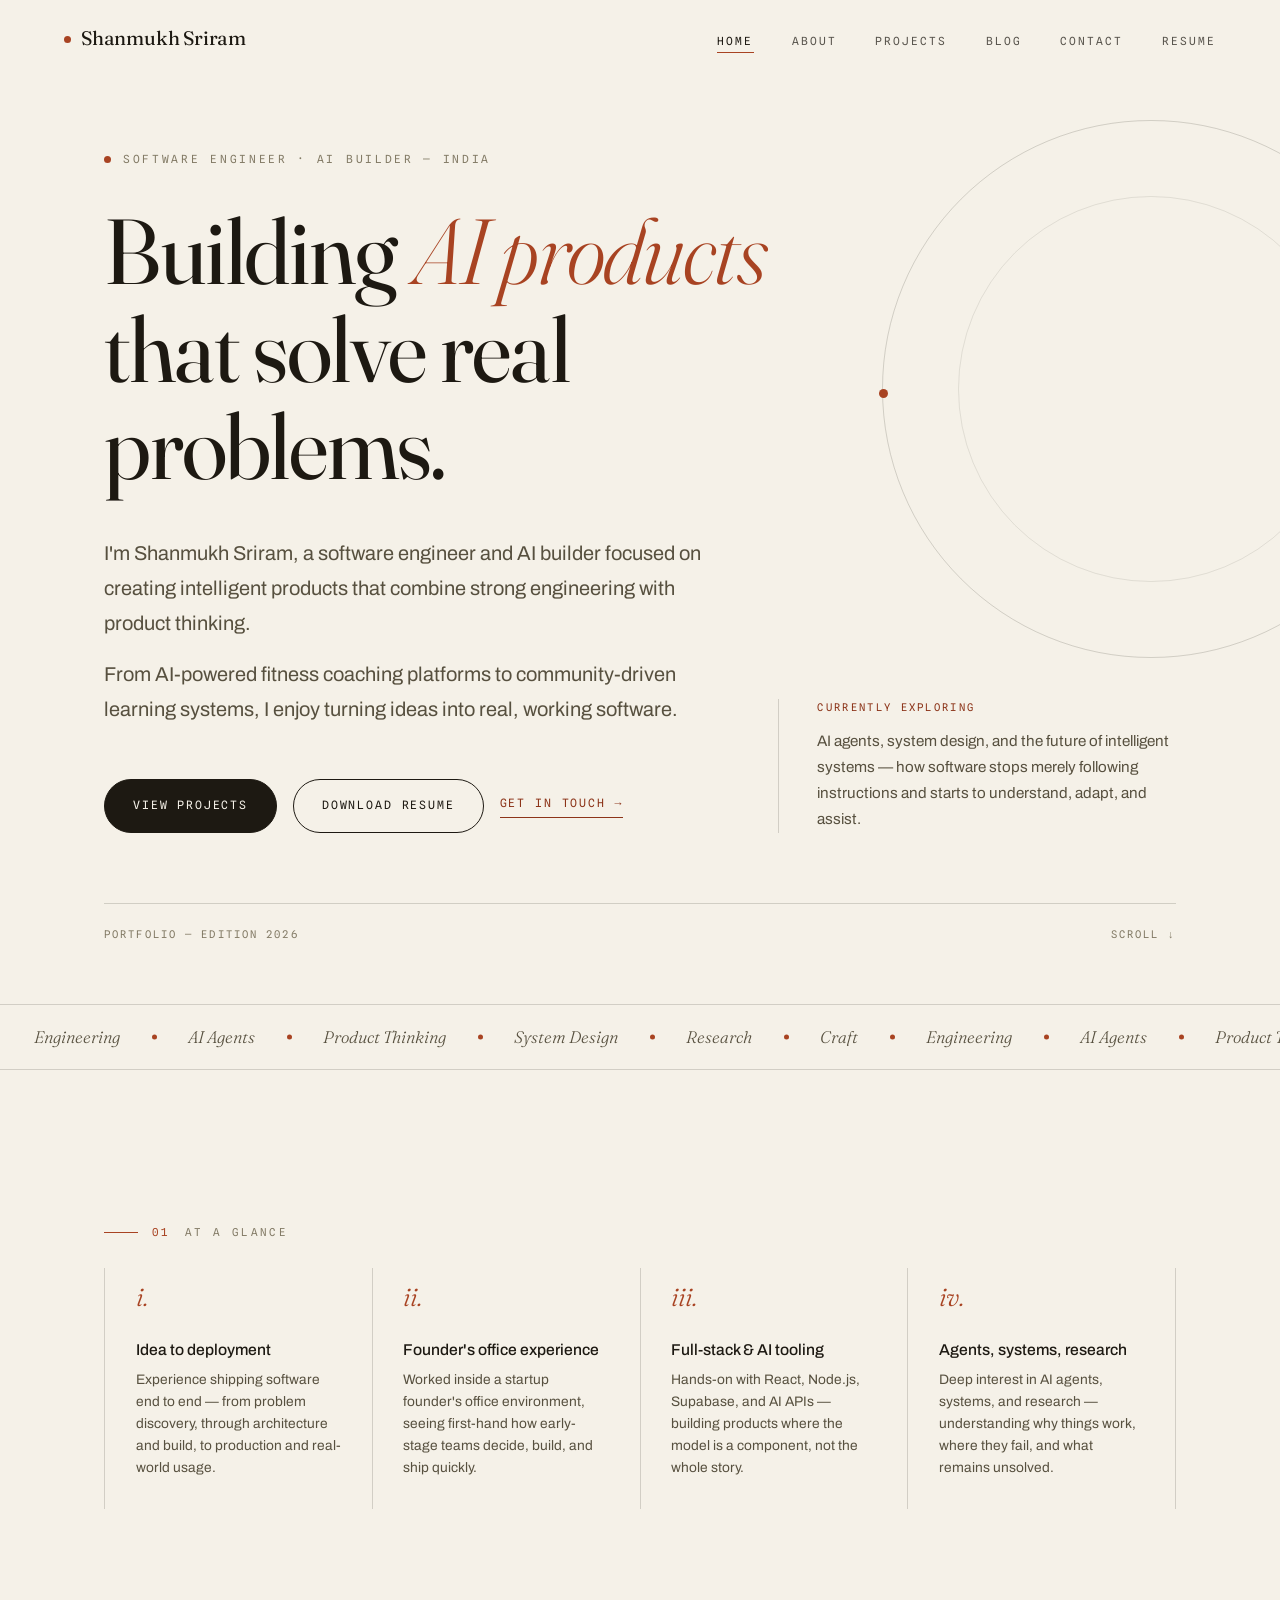
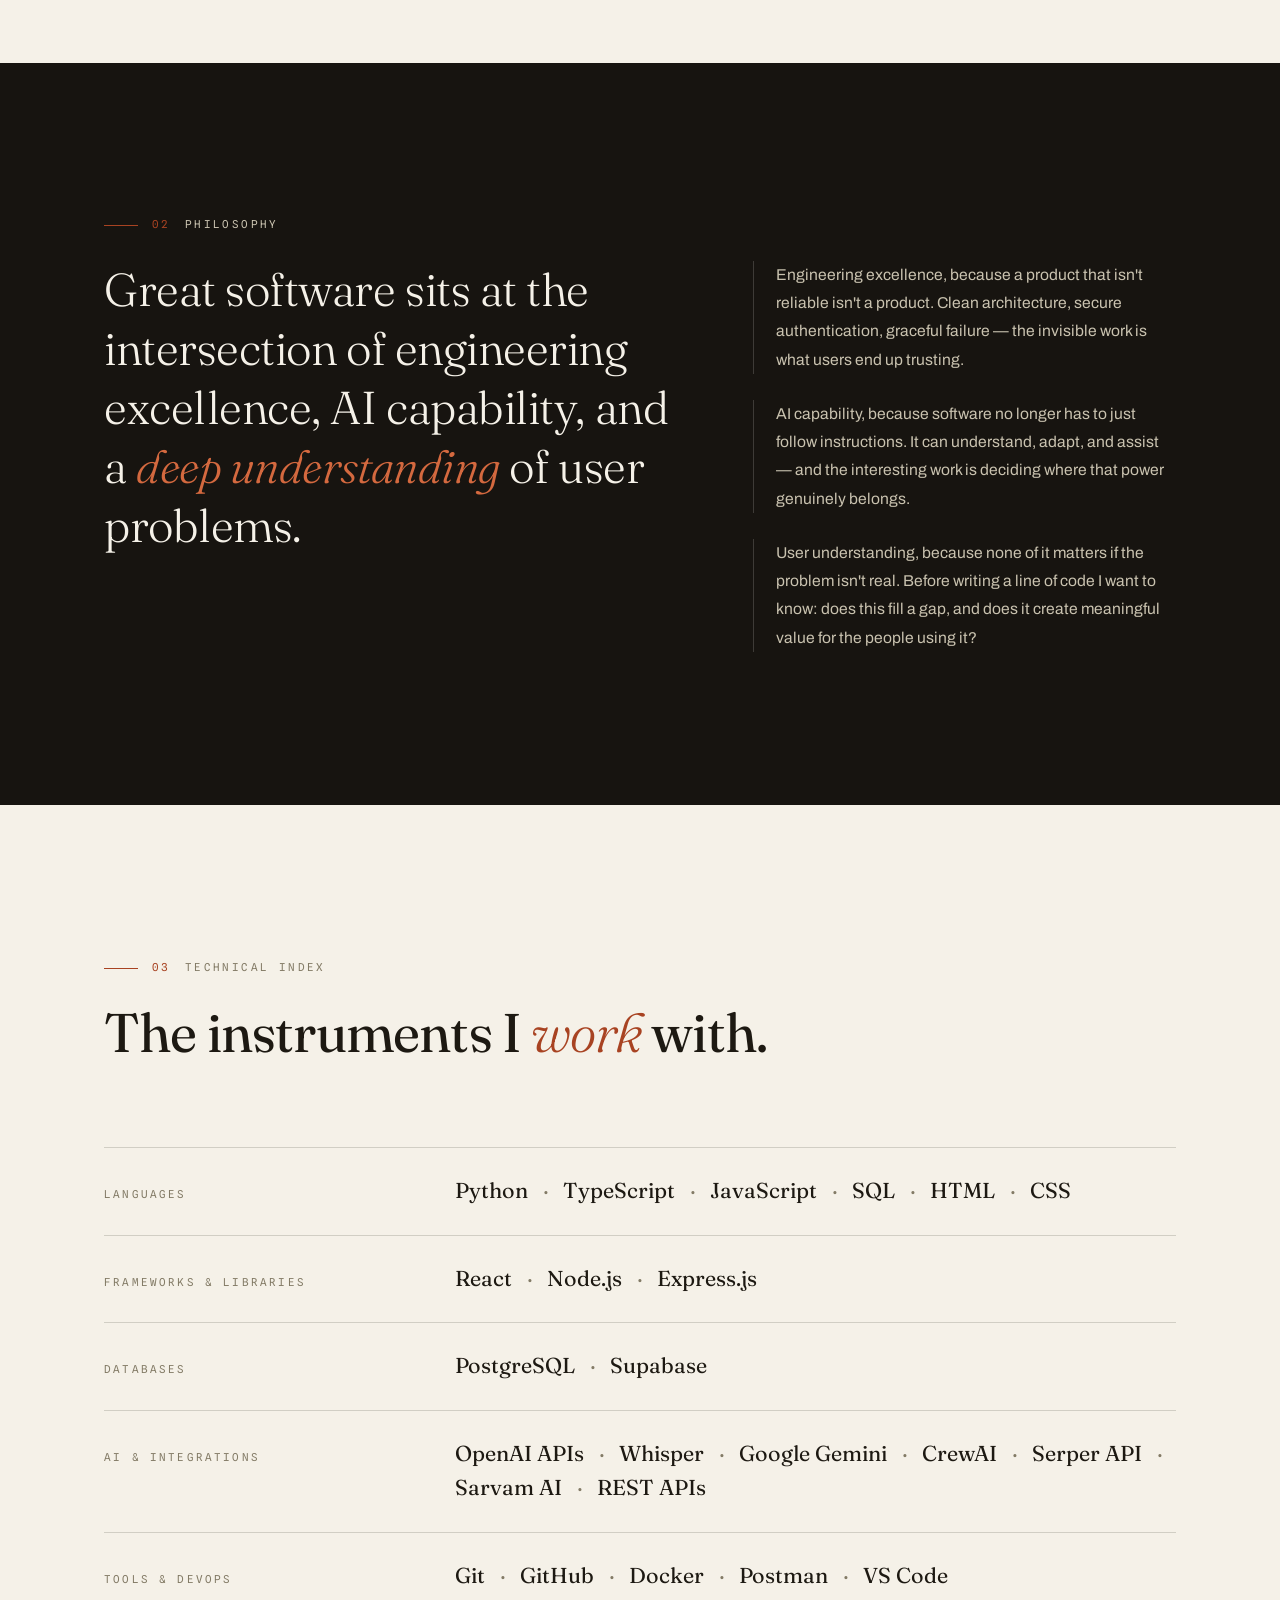
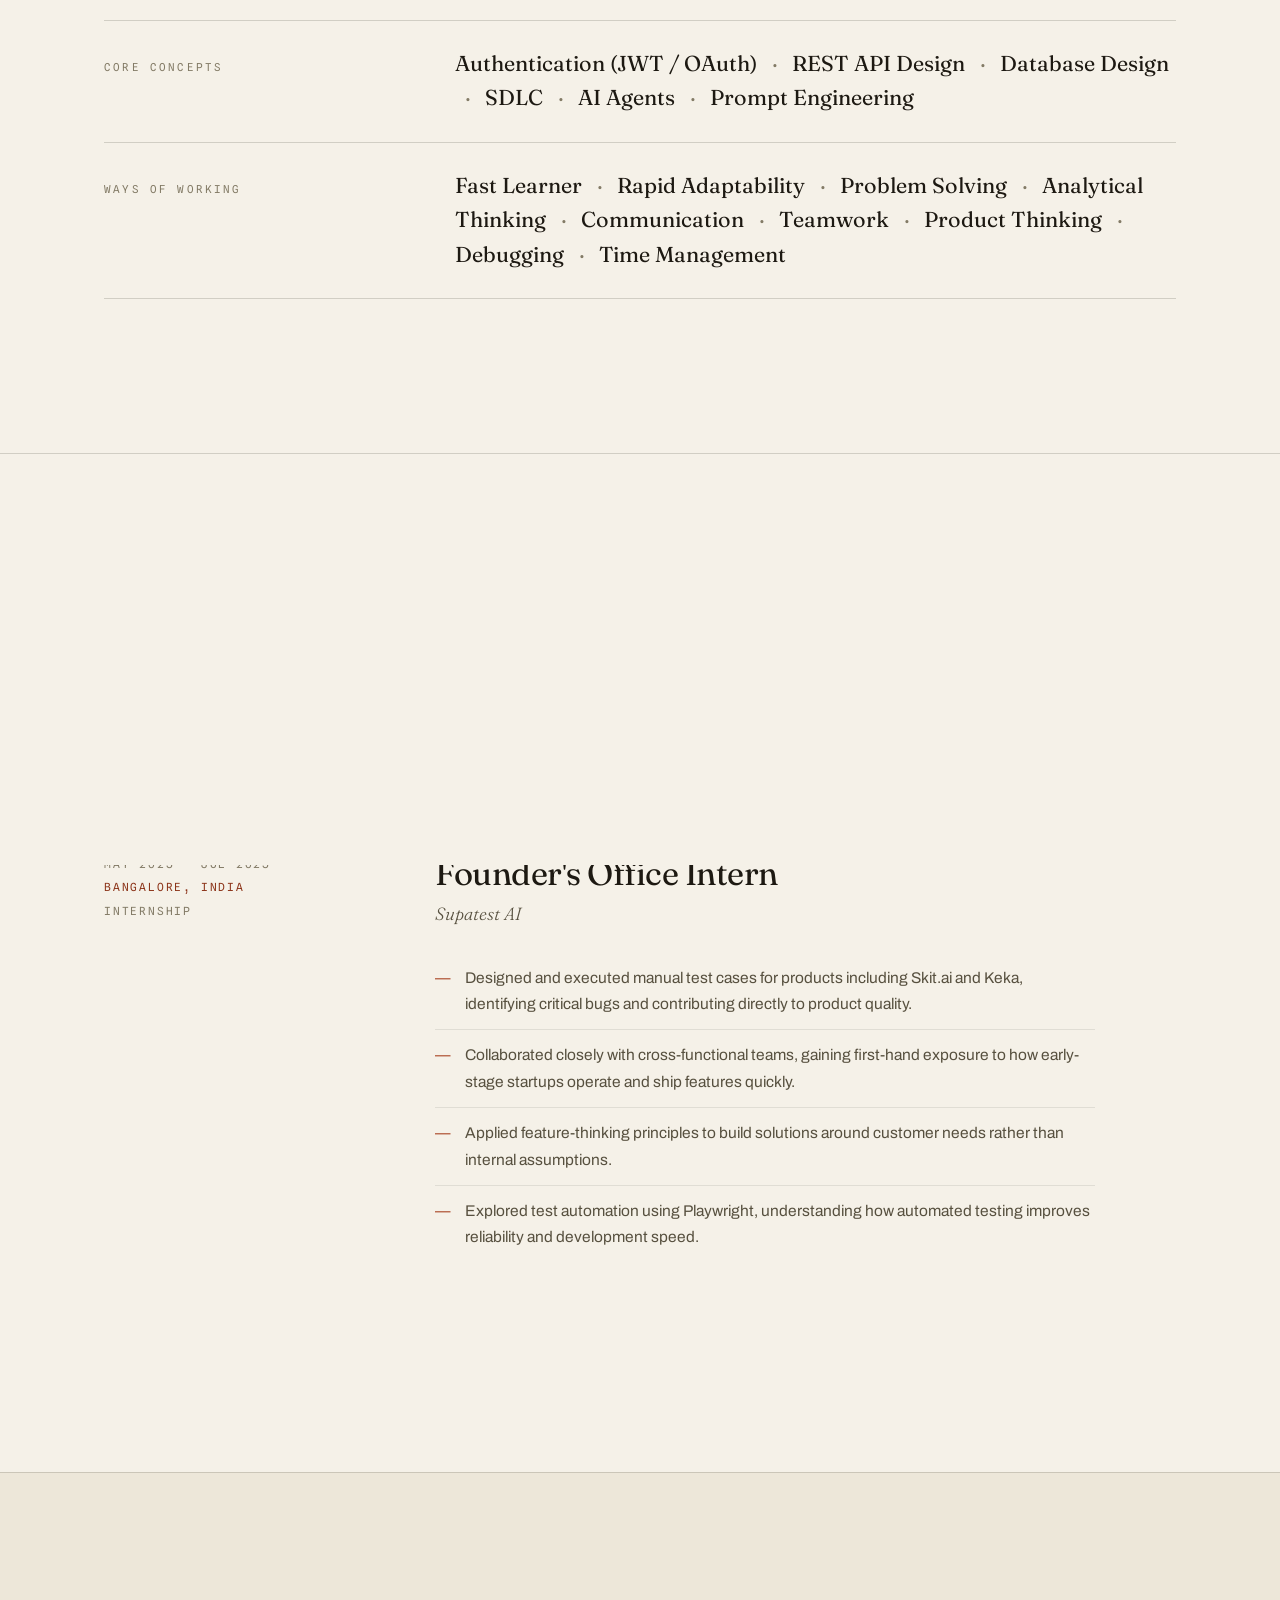
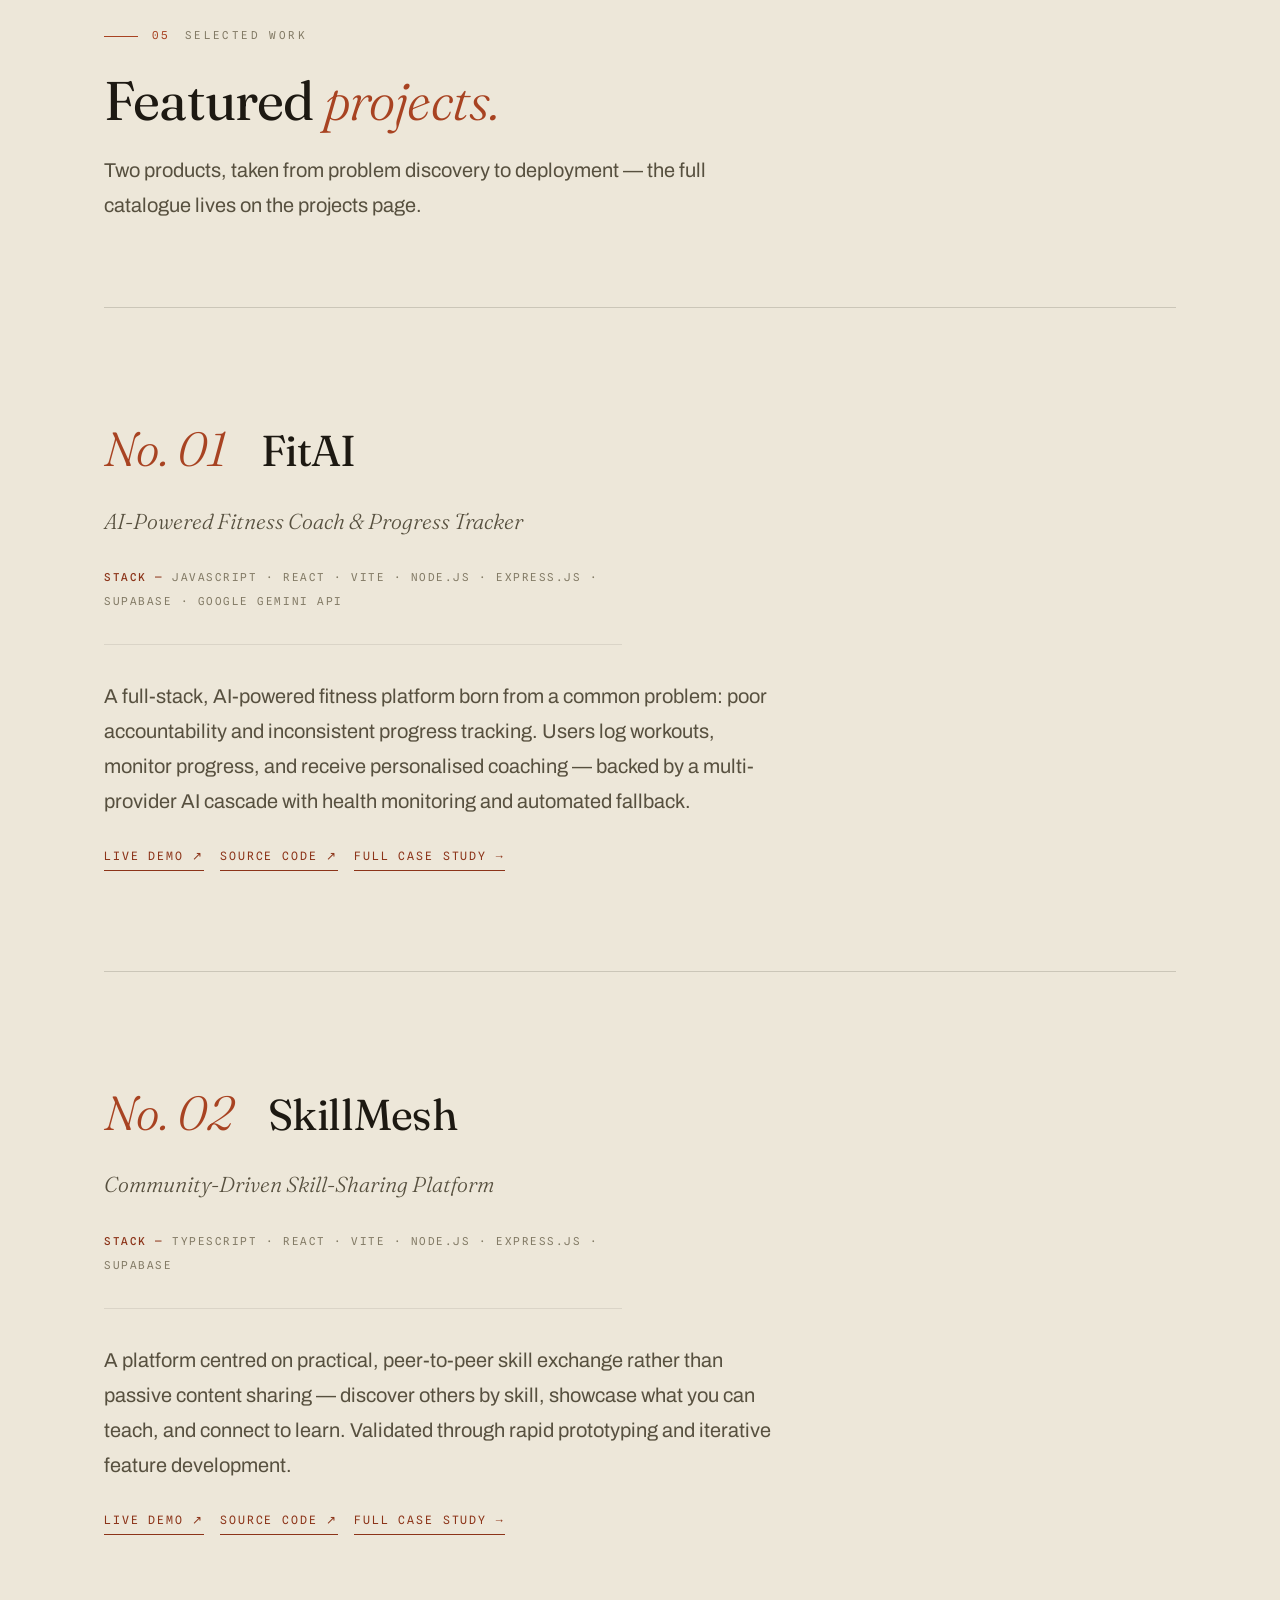
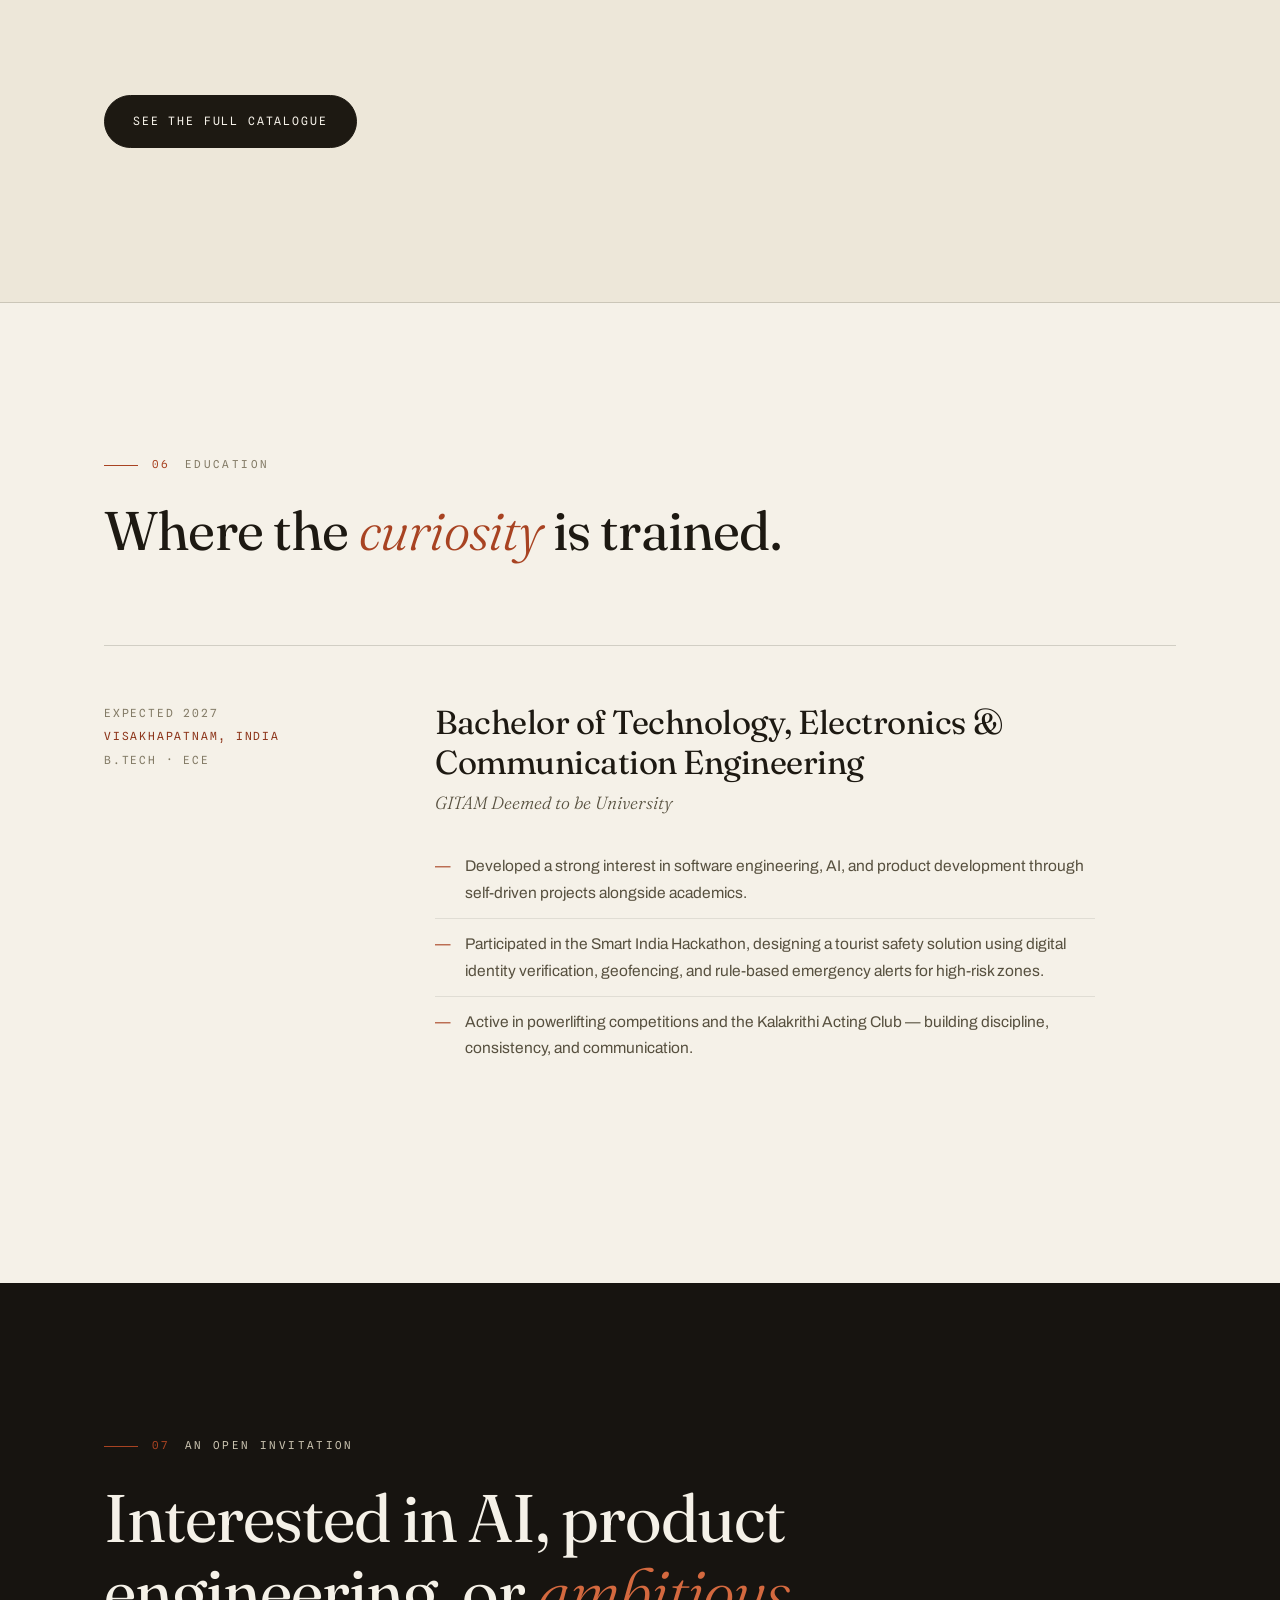
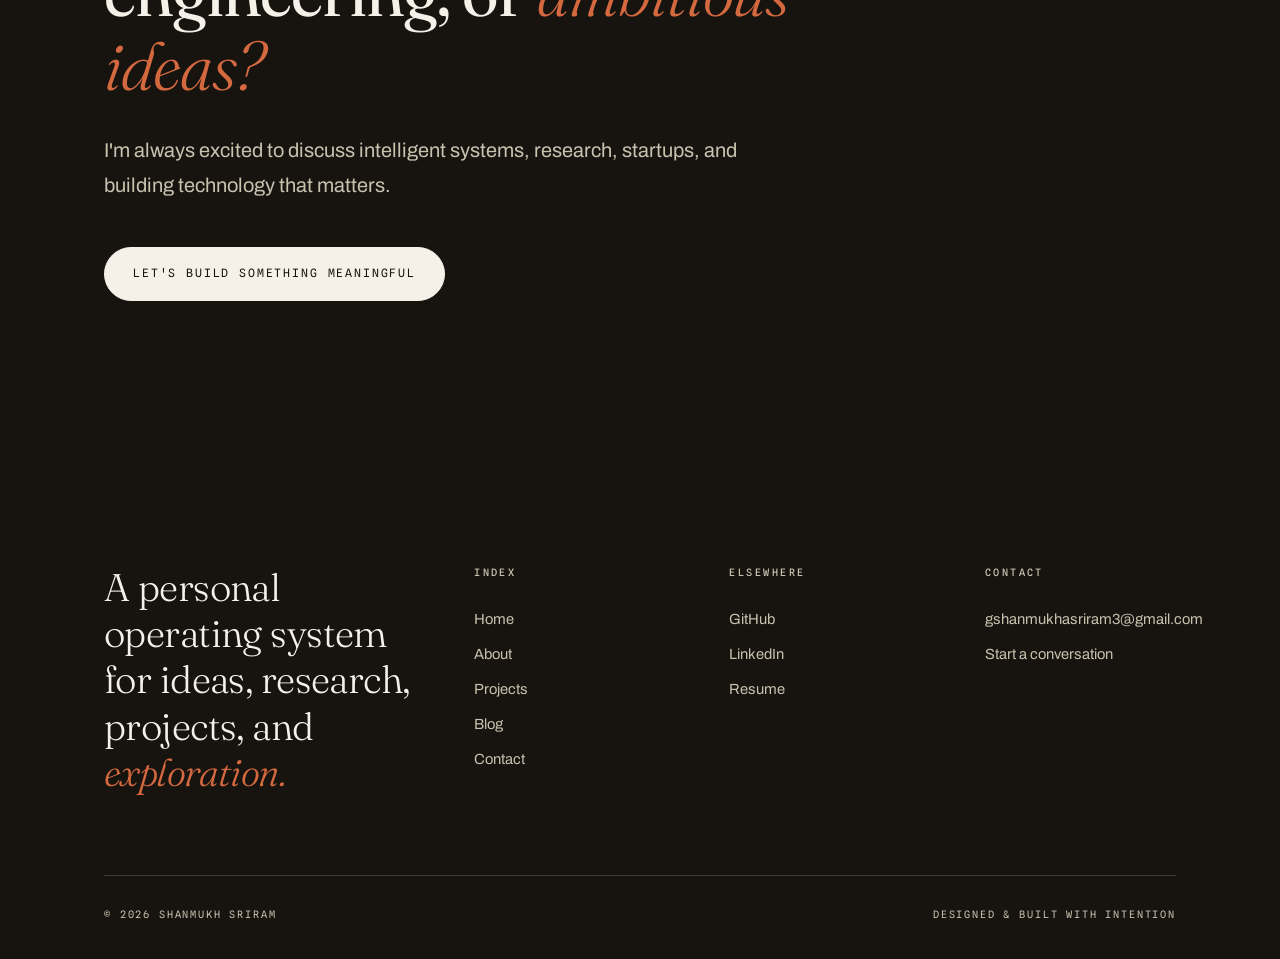
==== commit c986e441: "Add MarketMind project and fix stack labels for FitAI and SkillMesh Co-Authored-By: Claude Fable 5 <" ====
--- a/portfolio/index.html
+++ b/portfolio/index.html
@@ -201,7 +201,7 @@
         <h3>FitAI</h3>
       </div>
       <span class="folio-sub">AI-Powered Fitness Coach &amp; Progress Tracker</span>
-      <p class="folio-stack"><b>Stack —</b> TypeScript · React · Vite · Node.js · Express.js · Supabase · Google Gemini API</p>
+      <p class="folio-stack"><b>Stack —</b> JavaScript · React · Vite · Node.js · Express.js · Supabase · Google Gemini API</p>
       <p class="lede" style="margin-bottom:28px;">A full-stack, AI-powered fitness platform born from a common problem: poor accountability and inconsistent progress tracking. Users log workouts, monitor progress, and receive personalised coaching — backed by a multi-provider AI cascade with health monitoring and automated fallback.</p>
       <div class="cta-row">
         <a href="https://fit-ai-teal-nu.vercel.app/" target="_blank" rel="noopener" class="tlink">Live demo ↗</a>
@@ -216,7 +216,7 @@
         <h3>SkillMesh</h3>
       </div>
       <span class="folio-sub">Community-Driven Skill-Sharing Platform</span>
-      <p class="folio-stack"><b>Stack —</b> JavaScript · React · Vite · Node.js · Express.js · Supabase</p>
+      <p class="folio-stack"><b>Stack —</b> TypeScript · React · Vite · Node.js · Express.js · Supabase</p>
       <p class="lede" style="margin-bottom:28px;">A platform centred on practical, peer-to-peer skill exchange rather than passive content sharing — discover others by skill, showcase what you can teach, and connect to learn. Validated through rapid prototyping and iterative feature development.</p>
       <div class="cta-row">
         <a href="https://skillmash.vercel.app/" target="_blank" rel="noopener" class="tlink">Live demo ↗</a>
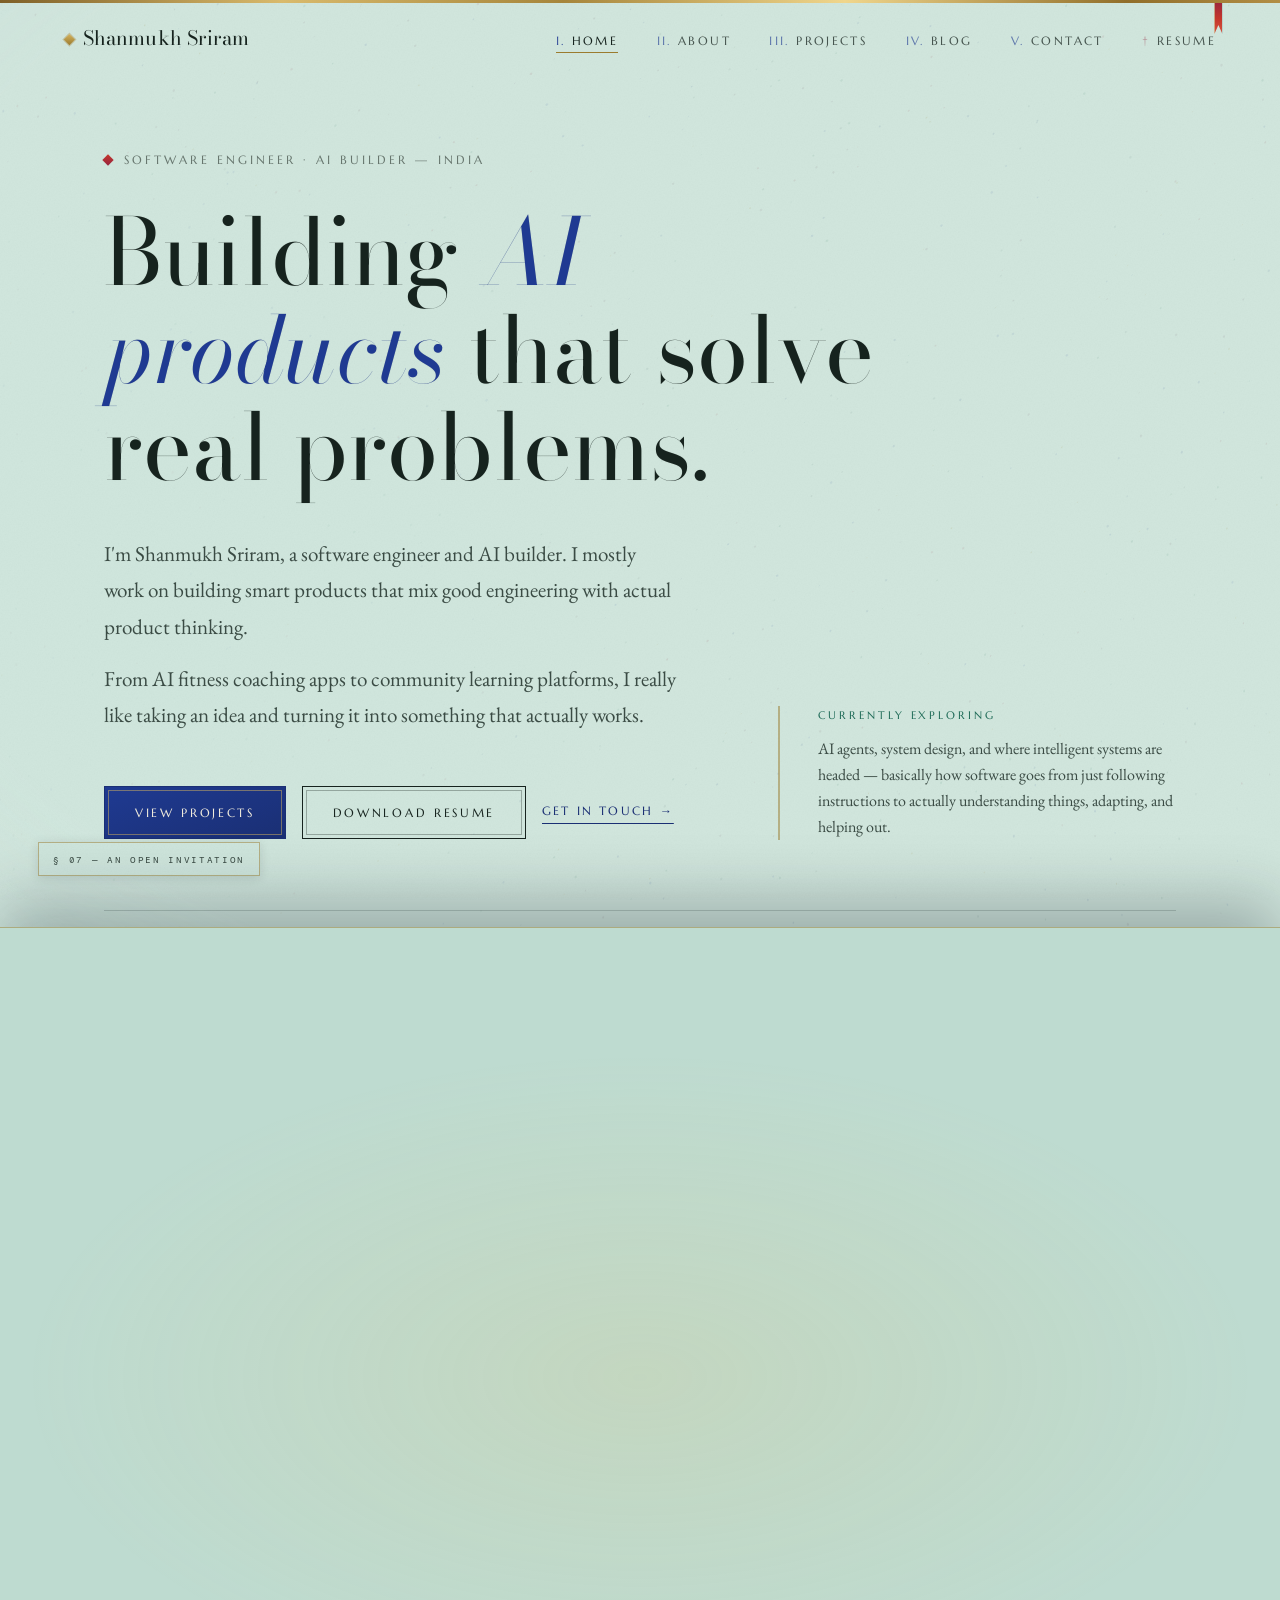
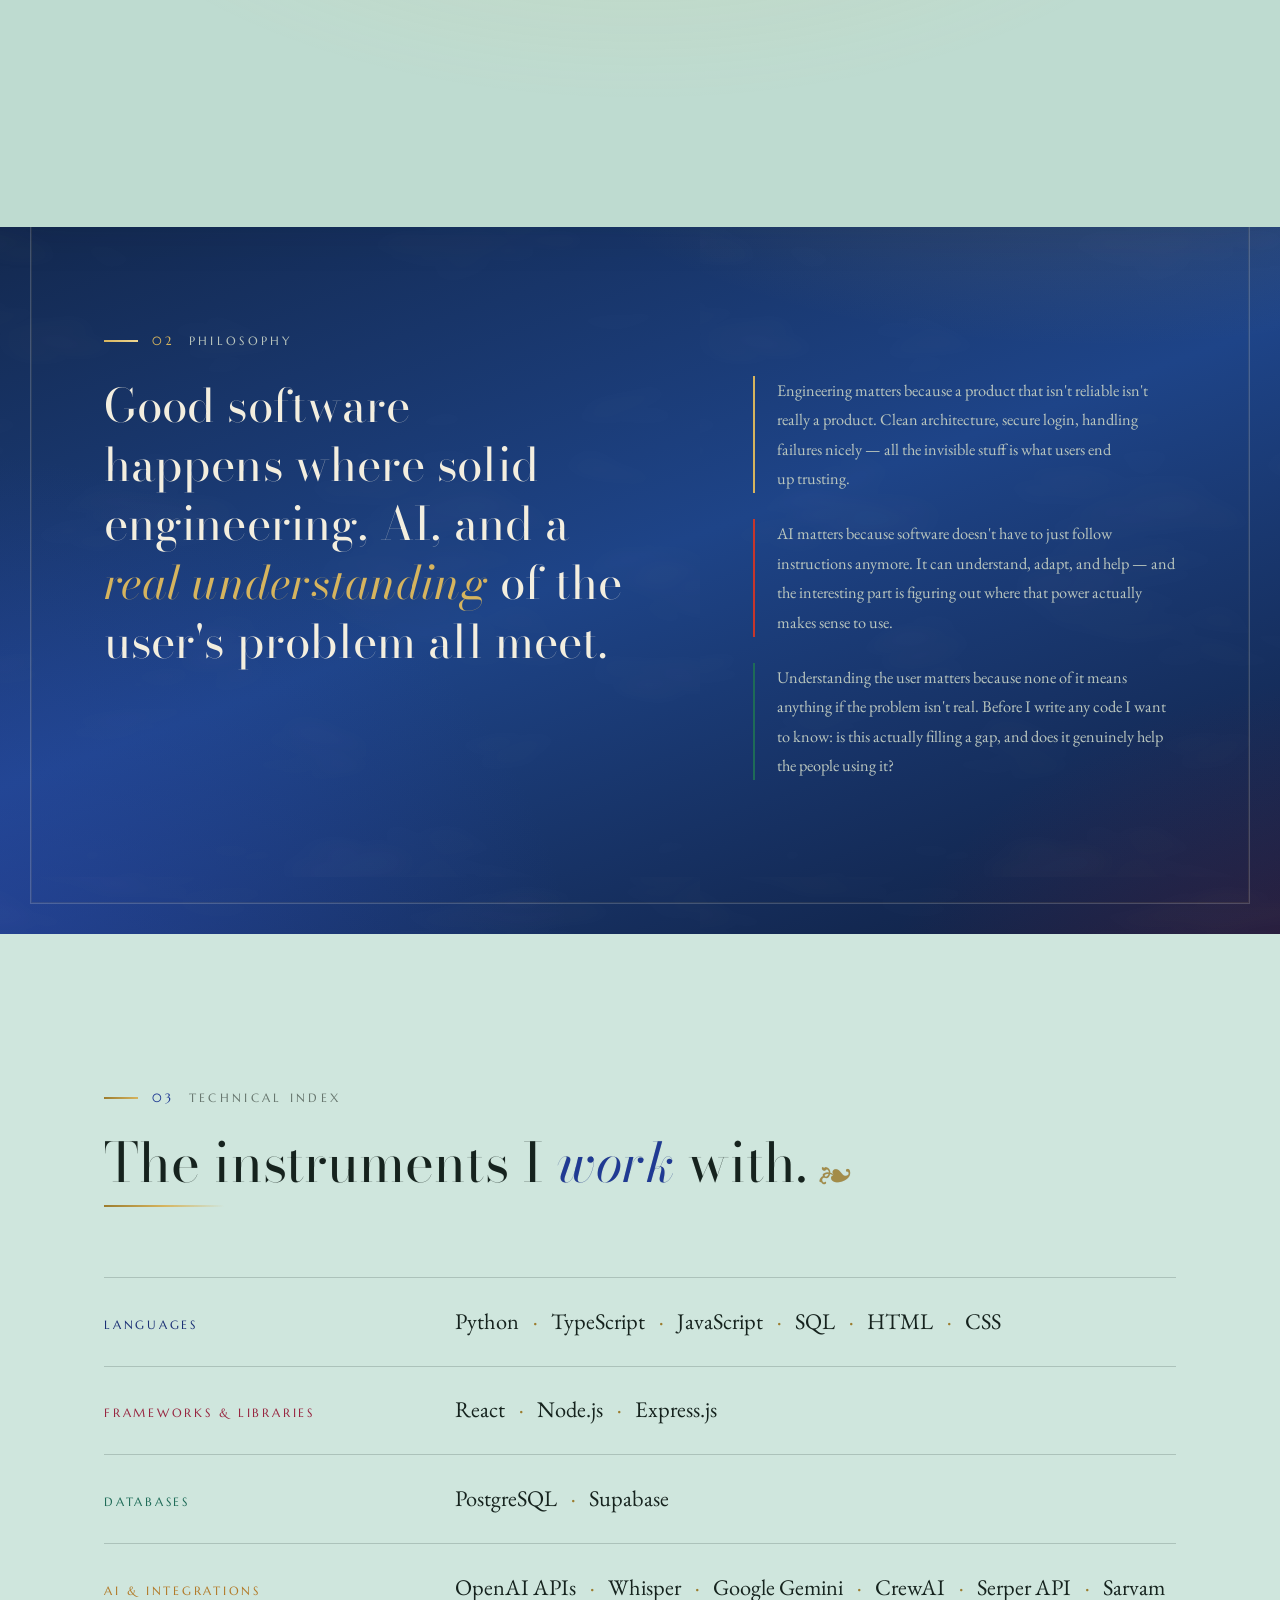
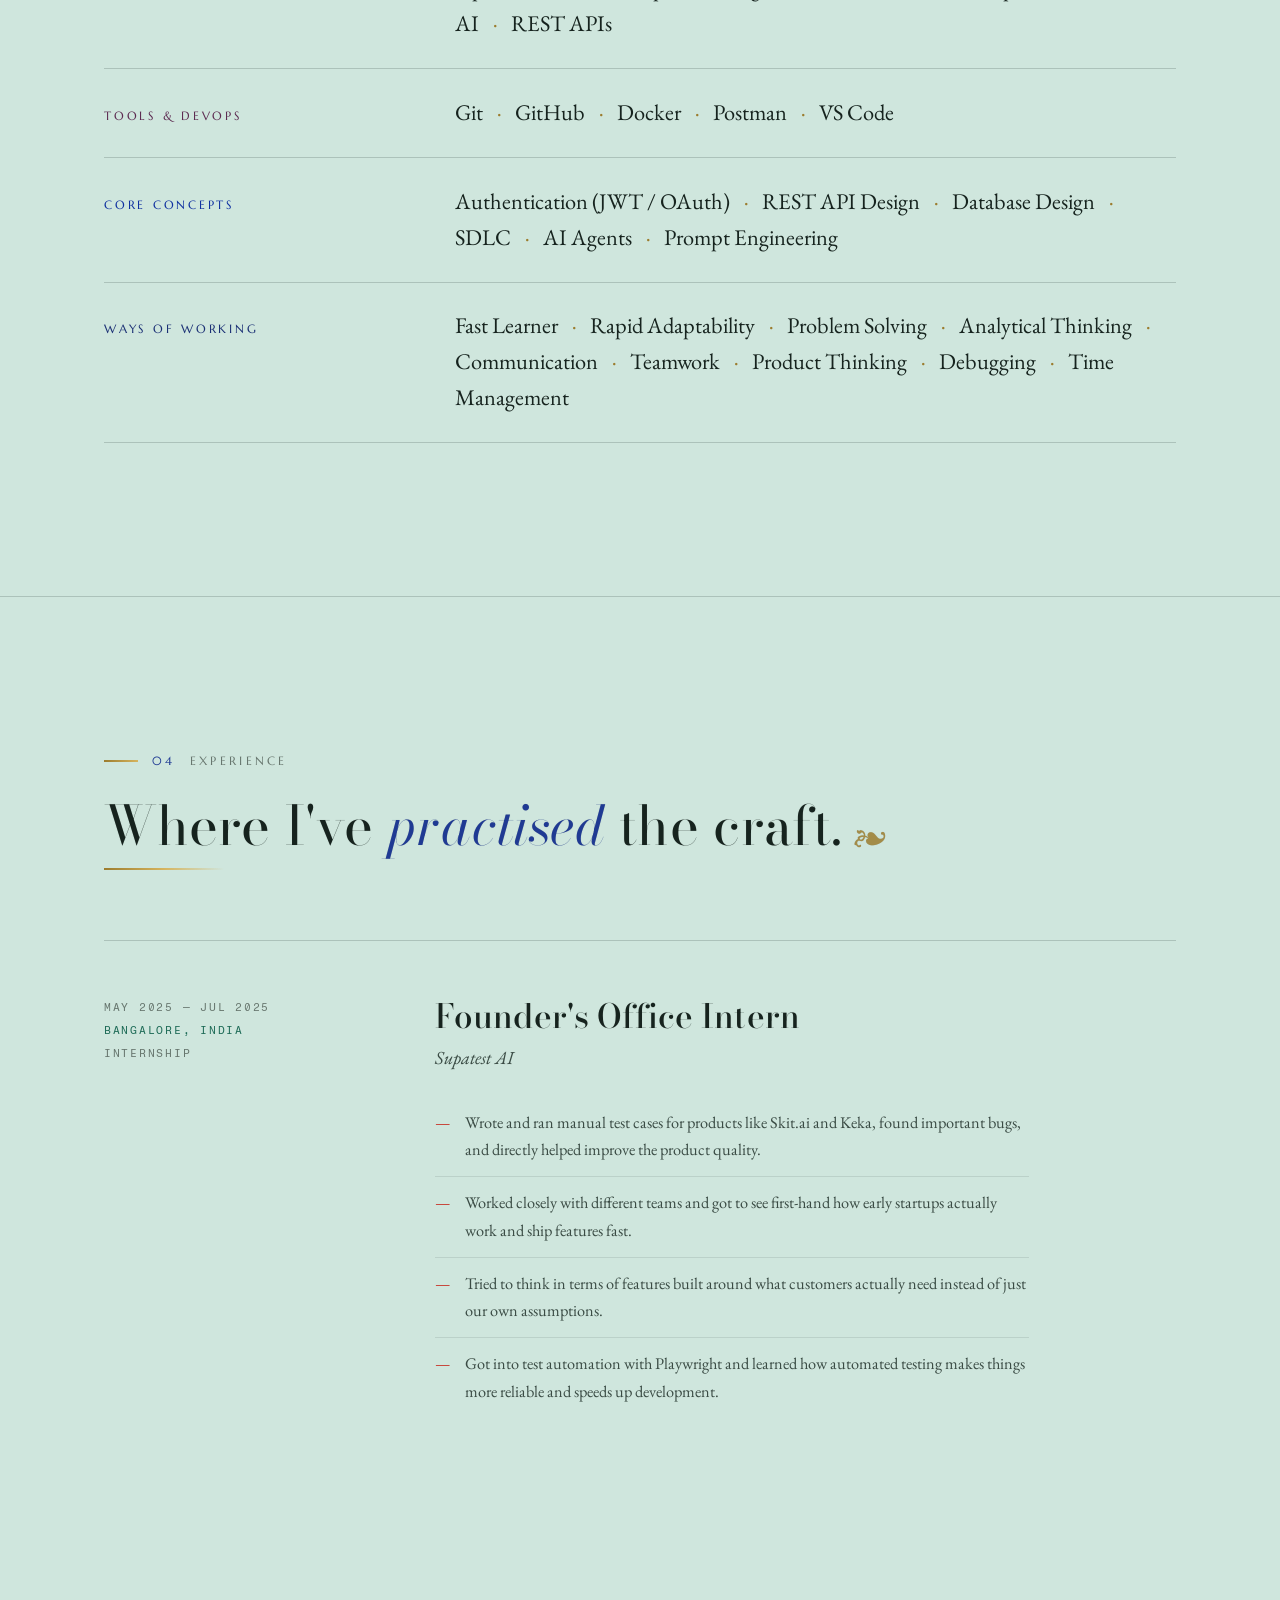
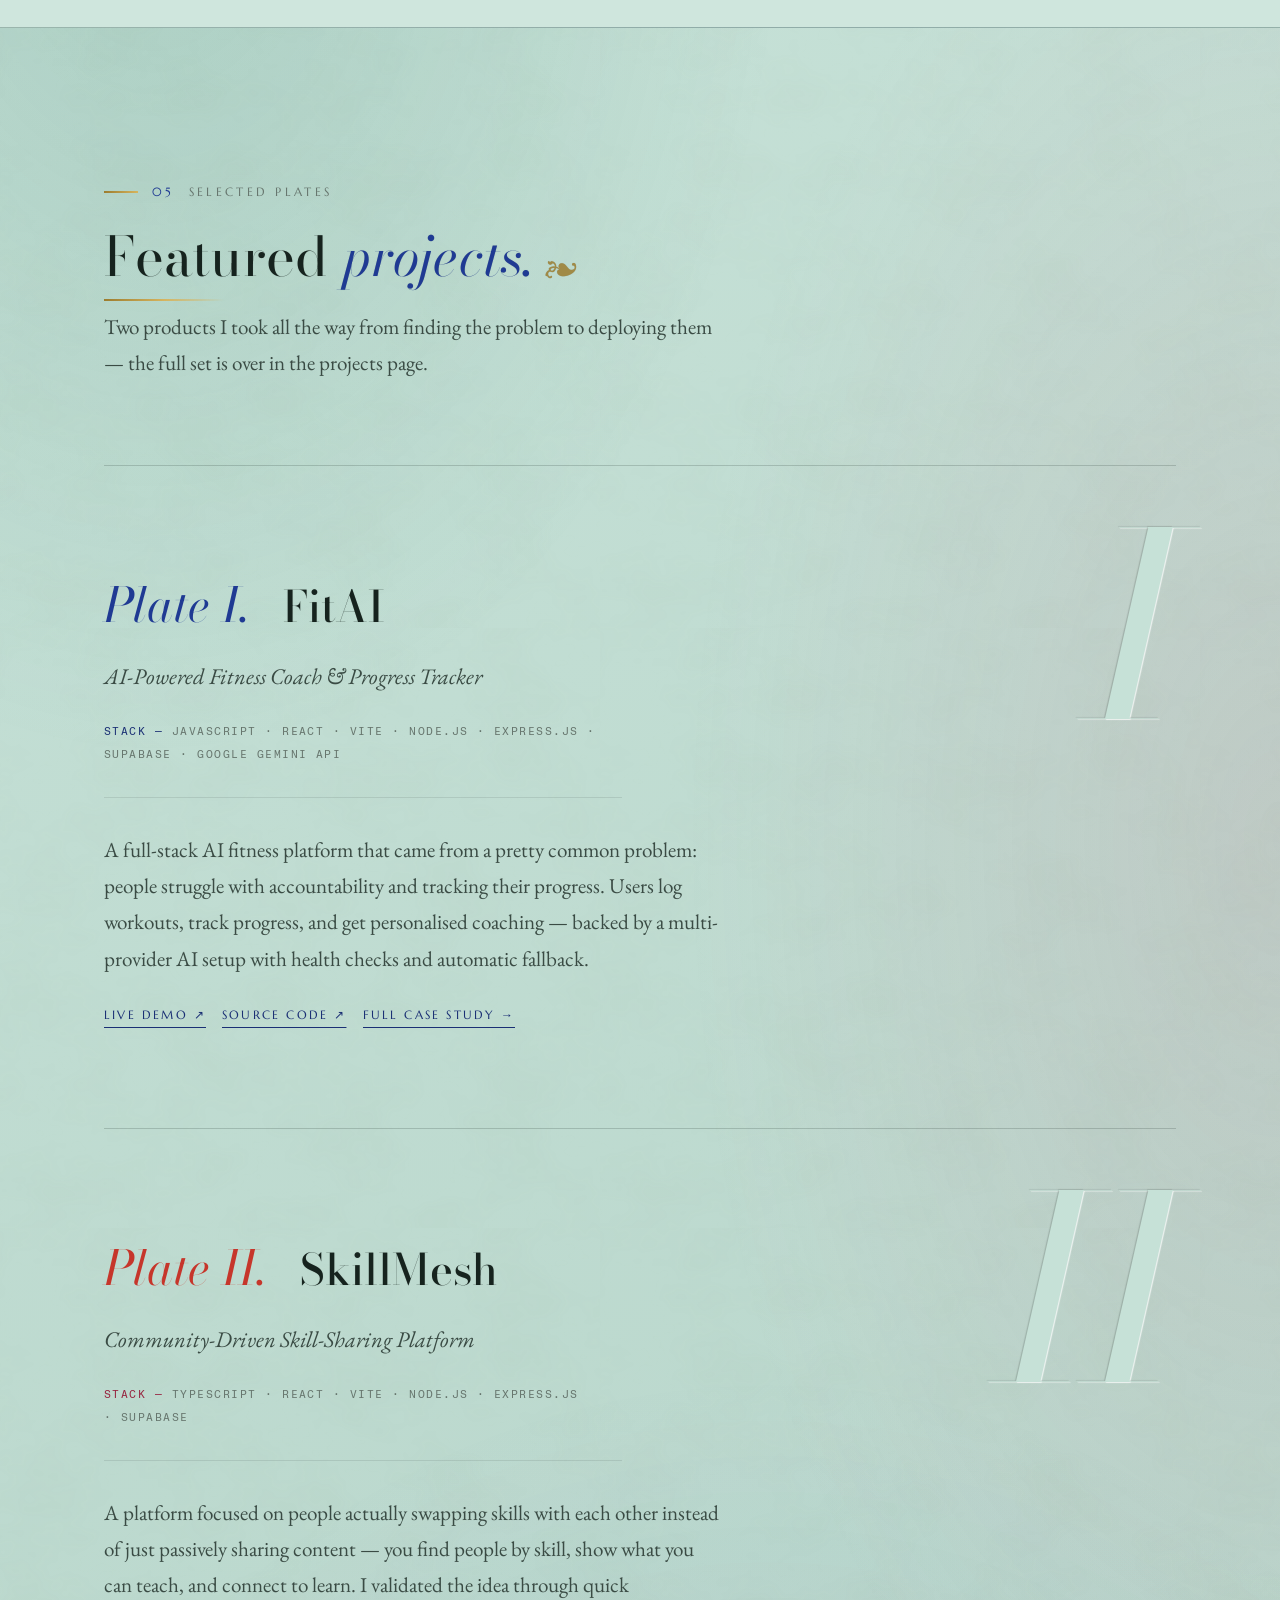
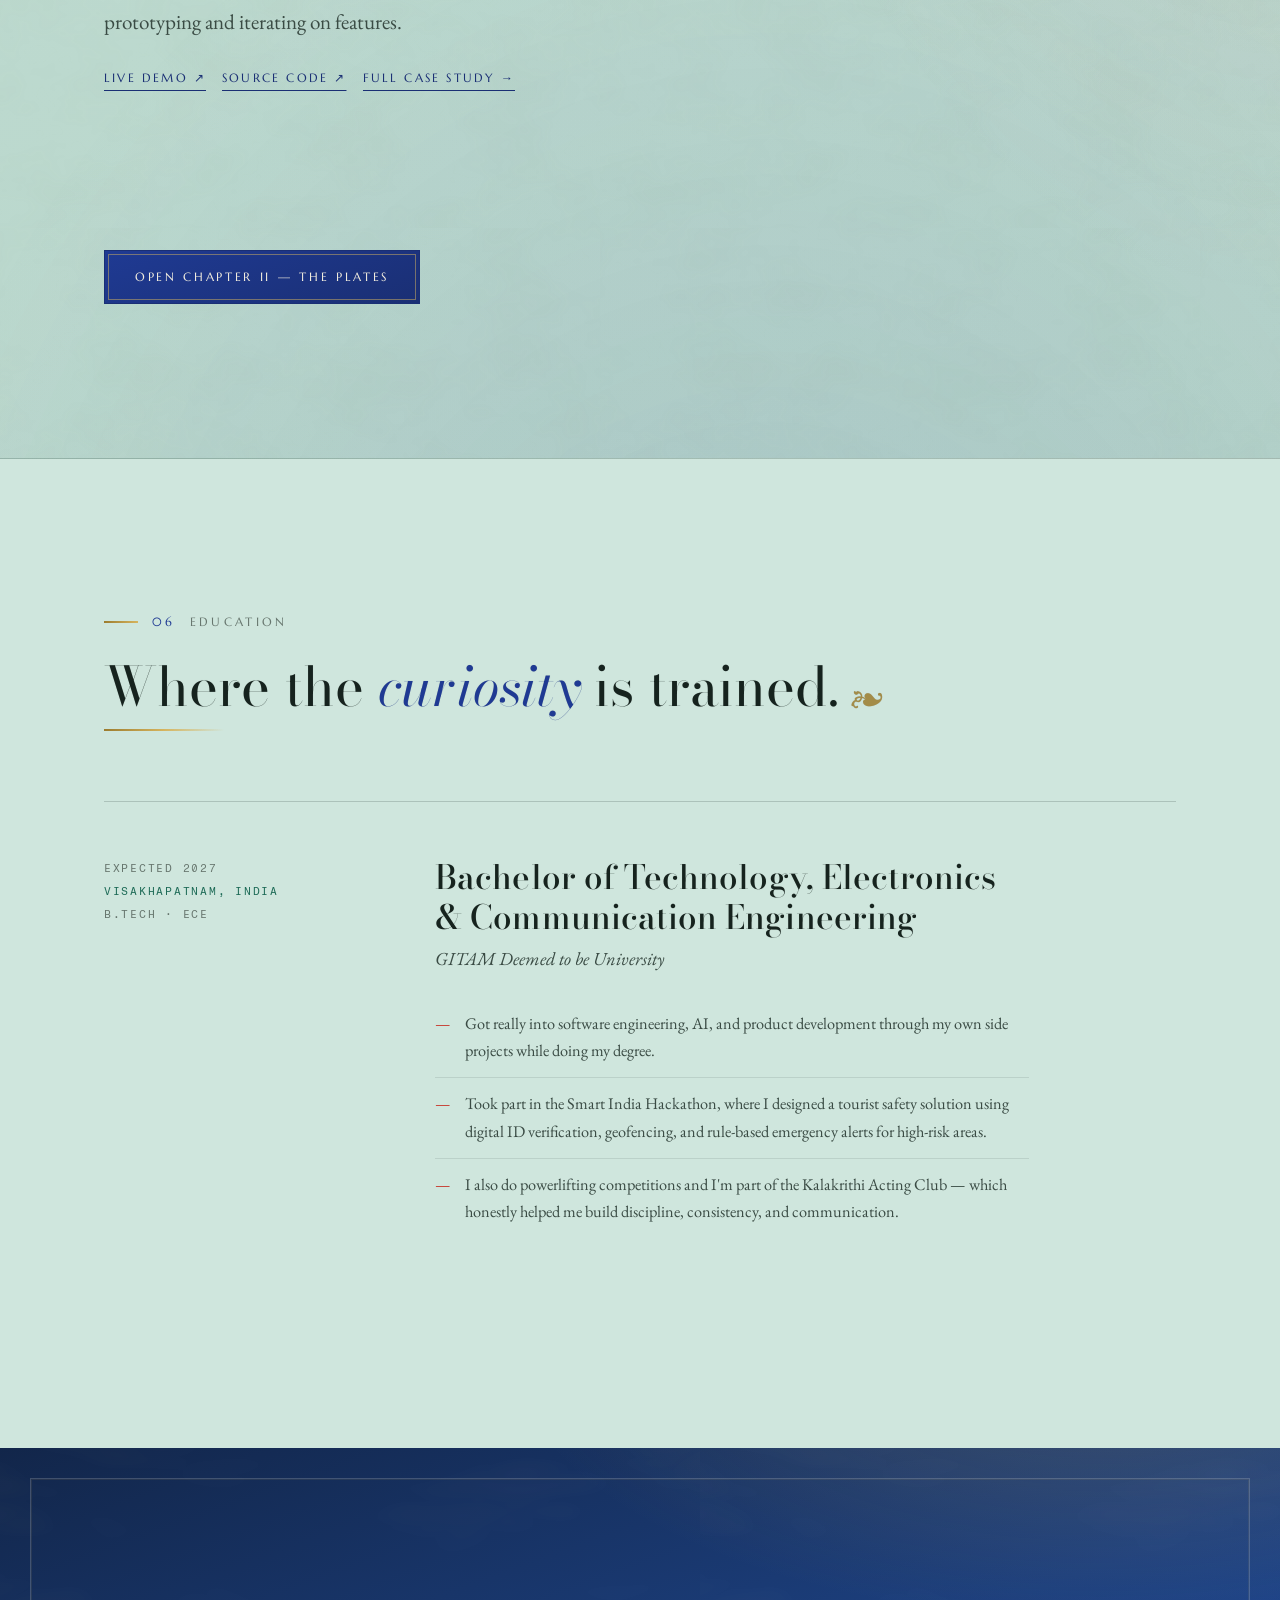
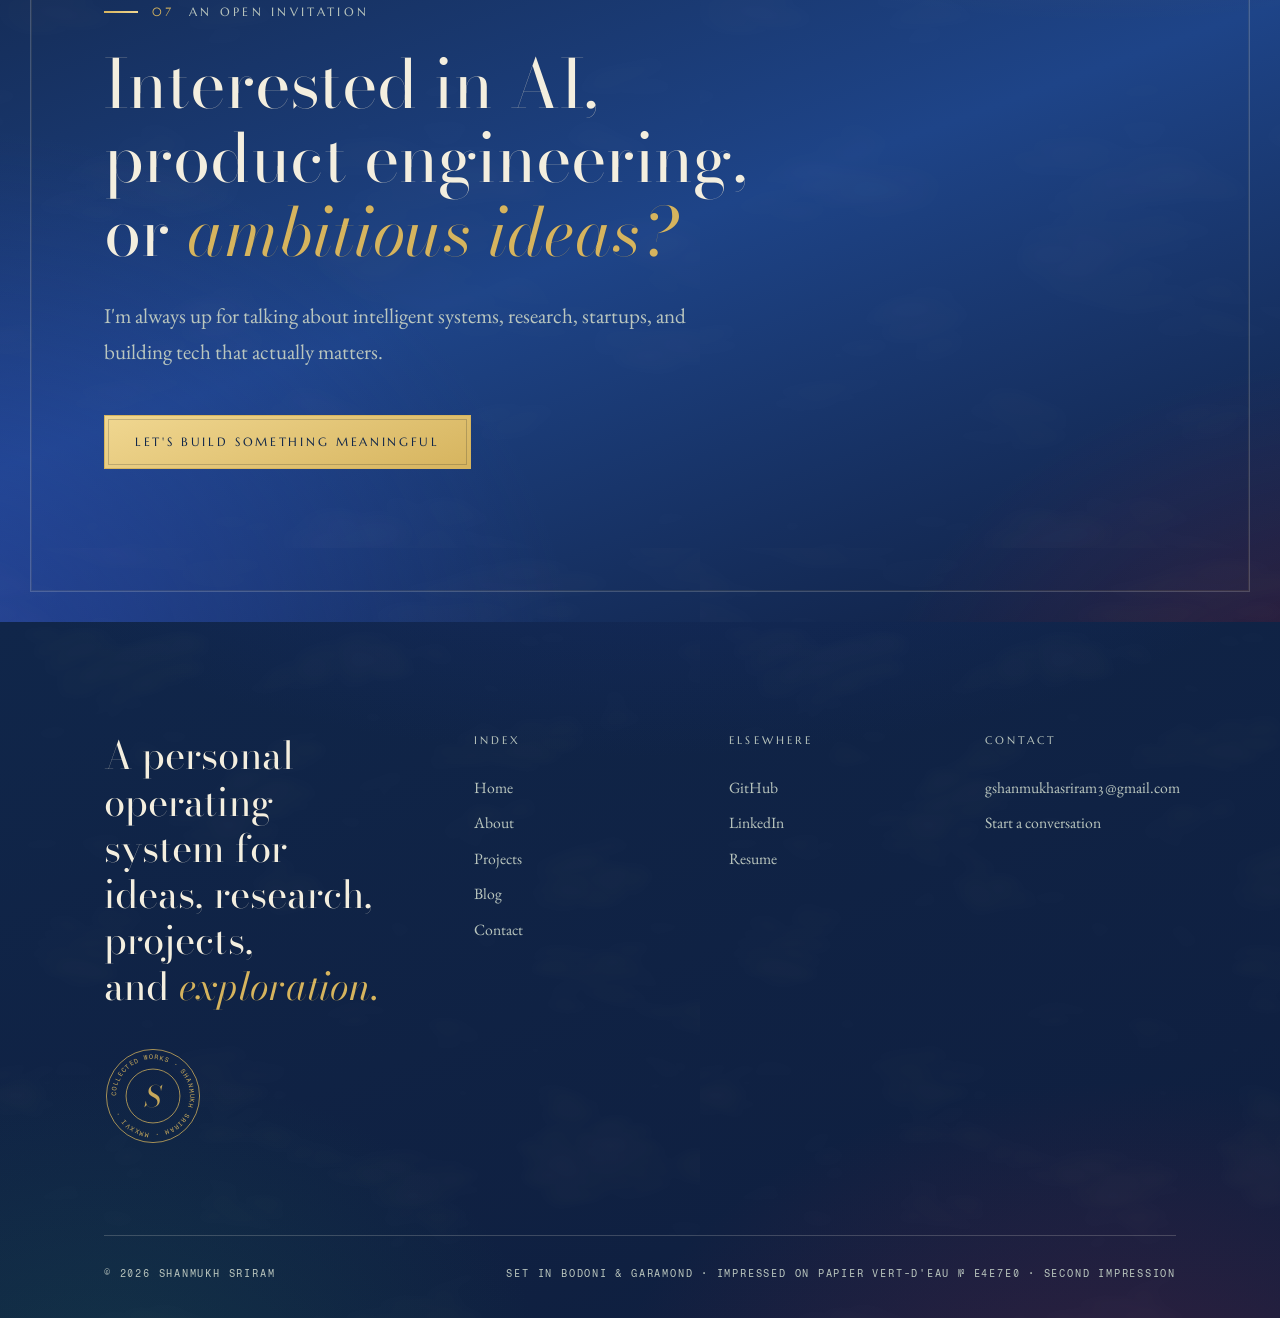
==== commit 07bca6f2: "Redesign portfolio: illuminated-codex art direction - New palette on eau-de-nil celadon ground with " ====
--- a/portfolio/index.html
+++ b/portfolio/index.html
@@ -5,6 +5,8 @@
 <meta name="viewport" content="width=device-width, initial-scale=1.0">
 <meta name="description" content="Shanmukh Sriram — software engineer and AI builder creating intelligent products that combine strong engineering with product thinking.">
 <title>Shanmukh Sriram — Software Engineer &amp; AI Builder</title>
+<meta name="theme-color" content="#CFE6DD">
+<link rel="icon" href="data:image/svg+xml,%3Csvg xmlns='http://www.w3.org/2000/svg' viewBox='0 0 64 64'%3E%3Crect width='64' height='64' fill='%23CFE6DD'/%3E%3Ccircle cx='32' cy='32' r='26' fill='none' stroke='%239C7C2E' stroke-width='2'/%3E%3Ccircle cx='32' cy='32' r='20' fill='none' stroke='%23C6362B' stroke-width='1'/%3E%3Ctext x='32' y='43' font-family='Georgia,serif' font-style='italic' font-size='32' text-anchor='middle' fill='%231F3A93'%3ES%3C/text%3E%3C/svg%3E">
 <link rel="stylesheet" href="css/style.css">
 </head>
 <body>
@@ -44,8 +46,8 @@
 
     <div class="hero-cols">
       <div data-reveal>
-        <p class="lede">I'm Shanmukh Sriram, a software engineer and AI builder focused on creating intelligent products that combine strong engineering with product thinking.</p>
-        <p class="lede">From AI-powered fitness coaching platforms to community-driven learning systems, I enjoy turning ideas into real, working software.</p>
+        <p class="lede">I'm Shanmukh Sriram, a software engineer and AI builder. I mostly work on building smart products that mix good engineering with actual product thinking.</p>
+        <p class="lede">From AI fitness coaching apps to community learning platforms, I really like taking an idea and turning it into something that actually works.</p>
         <div class="cta-row">
           <a href="projects.html" class="btn btn-solid">View Projects</a>
           <a href="assets/Shanmukh_SriRam_Resume.pdf" target="_blank" class="btn">Download Resume</a>
@@ -54,75 +56,85 @@
       </div>
       <aside class="hero-aside" data-reveal>
         <span class="now-label">Currently exploring</span>
-        AI agents, system design, and the future of intelligent systems — how software stops merely following instructions and starts to understand, adapt, and assist.
+        AI agents, system design, and where intelligent systems are headed — basically how software goes from just following instructions to actually understanding things, adapting, and helping out.
       </aside>
     </div>
 
     <div class="hero-foot" data-reveal>
-      <span>Portfolio — Edition <span data-year>2026</span></span>
-      <span>Scroll ↓</span>
+      <span>Collected works · First edition — impressed <span data-printed></span></span>
+      <span>Please turn over ↓</span>
     </div>
   </div>
 </header>
 
-<!-- ============================= MARQUEE ============================= -->
-<div class="marquee" aria-hidden="true">
-  <div class="marquee-track">
-    <span>Engineering</span><span>AI Agents</span><span>Product Thinking</span><span>System Design</span><span>Research</span><span>Craft</span>
-    <span>Engineering</span><span>AI Agents</span><span>Product Thinking</span><span>System Design</span><span>Research</span><span>Craft</span>
-  </div>
-</div>
+<!-- ============================= CONTENTS ============================= -->
+<nav class="contents" aria-label="Contents">
+  <div class="wrap">
+    <span class="contents-label">Contents</span>
+    <ol>
+      <li><a href="#glance"><span class="t">At a glance</span><span class="dots"></span><span class="n">01</span></a></li>
+      <li><a href="#philosophy"><span class="t">Philosophy</span><span class="dots"></span><span class="n">02</span></a></li>
+      <li><a href="#instruments"><span class="t">Technical index</span><span class="dots"></span><span class="n">03</span></a></li>
+      <li><a href="#practice"><span class="t">Experience</span><span class="dots"></span><span class="n">04</span></a></li>
+      <li><a href="#plates"><span class="t">Selected plates</span><span class="dots"></span><span class="n">05</span></a></li>
+      <li><a href="#schooling"><span class="t">Education</span><span class="dots"></span><span class="n">06</span></a></li>
+      <li><a href="#correspondence"><span class="t">An open invitation</span><span class="dots"></span><span class="n">07</span></a></li>
+    </ol>
+  </div>
+</nav>
 
 <!-- ============================= INDEX STRIP ============================= -->
-<section class="section">
+<section class="section" id="glance">
   <div class="wrap">
     <div class="label" data-reveal><span class="num">01</span> At a glance</div>
     <div class="index-strip">
       <div class="index-item" data-reveal>
         <span class="roman">i.</span>
         <h4>Idea to deployment</h4>
-        <p>Experience shipping software end to end — from problem discovery, through architecture and build, to production and real-world usage.</p>
+        <p>I've shipped software from start to finish — figuring out the problem, designing and building it, and getting it into production where people actually use it.</p>
       </div>
       <div class="index-item" data-reveal>
         <span class="roman">ii.</span>
         <h4>Founder's office experience</h4>
-        <p>Worked inside a startup founder's office environment, seeing first-hand how early-stage teams decide, build, and ship quickly.</p>
+        <p>Worked in a startup founder's office, so I got to see up close how early teams make decisions, build stuff, and ship fast.</p>
       </div>
       <div class="index-item" data-reveal>
         <span class="roman">iii.</span>
         <h4>Full-stack &amp; AI tooling</h4>
-        <p>Hands-on with React, Node.js, Supabase, and AI APIs — building products where the model is a component, not the whole story.</p>
+        <p>I've worked hands-on with React, Node.js, Supabase, and AI APIs — building products where the AI model is just one part, not the whole thing.</p>
       </div>
       <div class="index-item" data-reveal>
         <span class="roman">iv.</span>
         <h4>Agents, systems, research</h4>
-        <p>Deep interest in AI agents, systems, and research — understanding why things work, where they fail, and what remains unsolved.</p>
+        <p>I'm really into AI agents, systems, and research — trying to understand why things work, where they break, and what still hasn't been figured out.</p>
       </div>
     </div>
   </div>
 </section>
 
 <!-- ============================= PHILOSOPHY ============================= -->
-<section class="section plate philosophy">
+<section class="section plate philosophy" id="philosophy">
   <div class="wrap">
     <div class="label" data-reveal><span class="num">02</span> Philosophy</div>
     <div class="phil-grid">
+      <span class="margin-note">n.b. — the working creed of this volume</span>
       <blockquote data-reveal>
-        Great software sits at the intersection of engineering excellence, AI capability, and a <em>deep understanding</em> of user problems.
+        Good software happens where solid engineering, AI, and a <em>real understanding</em> of the user's problem all meet.
       </blockquote>
       <div class="phil-notes" data-reveal>
-        <p>Engineering excellence, because a product that isn't reliable isn't a product. Clean architecture, secure authentication, graceful failure — the invisible work is what users end up trusting.</p>
-        <p>AI capability, because software no longer has to just follow instructions. It can understand, adapt, and assist — and the interesting work is deciding where that power genuinely belongs.</p>
-        <p>User understanding, because none of it matters if the problem isn't real. Before writing a line of code I want to know: does this fill a gap, and does it create meaningful value for the people using it?</p>
+        <p>Engineering matters because a product that isn't reliable isn't really a product. Clean architecture, secure login, handling failures nicely — all the invisible stuff is what users end up trusting.</p>
+        <p>AI matters because software doesn't have to just follow instructions anymore. It can understand, adapt, and help — and the interesting part is figuring out where that power actually makes sense to use.</p>
+        <p>Understanding the user matters because none of it means anything if the problem isn't real. Before I write any code I want to know: is this actually filling a gap, and does it genuinely help the people using it?</p>
       </div>
     </div>
   </div>
 </section>
 
 <!-- ============================= SKILLS ============================= -->
-<section class="section">
+<section class="section" id="instruments">
   <div class="wrap">
     <div class="section-head" data-reveal>
+      <span class="margin-note">cf. curriculum vitae, appendix †</span>
       <div class="label"><span class="num">03</span> Technical index</div>
       <h2>The instruments I <em>work</em> with.</h2>
     </div>
@@ -160,7 +172,7 @@
 </section>
 
 <!-- ============================= EXPERIENCE ============================= -->
-<section class="section--line section">
+<section class="section--line section" id="practice">
   <div class="wrap">
     <div class="section-head" data-reveal>
       <div class="label"><span class="num">04</span> Experience</div>
@@ -176,10 +188,10 @@
         <h3>Founder's Office Intern</h3>
         <span class="org">Supatest AI</span>
         <ul class="notes">
-          <li>Designed and executed manual test cases for products including Skit.ai and Keka, identifying critical bugs and contributing directly to product quality.</li>
-          <li>Collaborated closely with cross-functional teams, gaining first-hand exposure to how early-stage startups operate and ship features quickly.</li>
-          <li>Applied feature-thinking principles to build solutions around customer needs rather than internal assumptions.</li>
-          <li>Explored test automation using Playwright, understanding how automated testing improves reliability and development speed.</li>
+          <li>Wrote and ran manual test cases for products like Skit.ai and Keka, found important bugs, and directly helped improve the product quality.</li>
+          <li>Worked closely with different teams and got to see first-hand how early startups actually work and ship features fast.</li>
+          <li>Tried to think in terms of features built around what customers actually need instead of just our own assumptions.</li>
+          <li>Got into test automation with Playwright and learned how automated testing makes things more reliable and speeds up development.</li>
         </ul>
       </div>
     </div>
@@ -187,22 +199,23 @@
 </section>
 
 <!-- ============================= FEATURED PROJECTS ============================= -->
-<section class="section section--deep">
+<section class="section section--deep" id="plates">
   <div class="wrap">
     <div class="section-head" data-reveal>
-      <div class="label"><span class="num">05</span> Selected work</div>
+      <span class="margin-note">plates I &amp; II of V — the full set in ch. II</span>
+      <div class="label"><span class="num">05</span> Selected plates</div>
       <h2>Featured <em>projects.</em></h2>
-      <p class="lede">Two products, taken from problem discovery to deployment — the full catalogue lives on the projects page.</p>
-    </div>
-
-    <article class="folio" data-reveal>
+      <p class="lede">Two products I took all the way from finding the problem to deploying them — the full set is over in the projects page.</p>
+    </div>
+
+    <article class="folio" data-roman="I" data-reveal>
       <div class="folio-head">
-        <span class="folio-no">No. 01</span>
+        <span class="folio-no">Plate I.</span>
         <h3>FitAI</h3>
       </div>
       <span class="folio-sub">AI-Powered Fitness Coach &amp; Progress Tracker</span>
       <p class="folio-stack"><b>Stack —</b> JavaScript · React · Vite · Node.js · Express.js · Supabase · Google Gemini API</p>
-      <p class="lede" style="margin-bottom:28px;">A full-stack, AI-powered fitness platform born from a common problem: poor accountability and inconsistent progress tracking. Users log workouts, monitor progress, and receive personalised coaching — backed by a multi-provider AI cascade with health monitoring and automated fallback.</p>
+      <p class="lede" style="margin-bottom:28px;">A full-stack AI fitness platform that came from a pretty common problem: people struggle with accountability and tracking their progress. Users log workouts, track progress, and get personalised coaching — backed by a multi-provider AI setup with health checks and automatic fallback.</p>
       <div class="cta-row">
         <a href="https://fit-ai-teal-nu.vercel.app/" target="_blank" rel="noopener" class="tlink">Live demo ↗</a>
         <a href="https://github.com/Gshanmuk8/FitAI" target="_blank" rel="noopener" class="tlink">Source code ↗</a>
@@ -210,14 +223,14 @@
       </div>
     </article>
 
-    <article class="folio" data-reveal>
+    <article class="folio" data-roman="II" data-reveal>
       <div class="folio-head">
-        <span class="folio-no">No. 02</span>
+        <span class="folio-no">Plate II.</span>
         <h3>SkillMesh</h3>
       </div>
       <span class="folio-sub">Community-Driven Skill-Sharing Platform</span>
       <p class="folio-stack"><b>Stack —</b> TypeScript · React · Vite · Node.js · Express.js · Supabase</p>
-      <p class="lede" style="margin-bottom:28px;">A platform centred on practical, peer-to-peer skill exchange rather than passive content sharing — discover others by skill, showcase what you can teach, and connect to learn. Validated through rapid prototyping and iterative feature development.</p>
+      <p class="lede" style="margin-bottom:28px;">A platform focused on people actually swapping skills with each other instead of just passively sharing content — you find people by skill, show what you can teach, and connect to learn. I validated the idea through quick prototyping and iterating on features.</p>
       <div class="cta-row">
         <a href="https://skillmash.vercel.app/" target="_blank" rel="noopener" class="tlink">Live demo ↗</a>
         <a href="https://github.com/Gshanmuk8/Skillmash" target="_blank" rel="noopener" class="tlink">Source code ↗</a>
@@ -226,13 +239,13 @@
     </article>
 
     <div style="margin-top:60px;" data-reveal>
-      <a href="projects.html" class="btn btn-solid">See the full catalogue</a>
+      <a href="projects.html" class="btn btn-solid">Open chapter II — the plates</a>
     </div>
   </div>
 </section>
 
 <!-- ============================= EDUCATION ============================= -->
-<section class="section">
+<section class="section" id="schooling">
   <div class="wrap">
     <div class="section-head" data-reveal>
       <div class="label"><span class="num">06</span> Education</div>
@@ -248,9 +261,9 @@
         <h3>Bachelor of Technology, Electronics &amp; Communication Engineering</h3>
         <span class="org">GITAM Deemed to be University</span>
         <ul class="notes">
-          <li>Developed a strong interest in software engineering, AI, and product development through self-driven projects alongside academics.</li>
-          <li>Participated in the Smart India Hackathon, designing a tourist safety solution using digital identity verification, geofencing, and rule-based emergency alerts for high-risk zones.</li>
-          <li>Active in powerlifting competitions and the Kalakrithi Acting Club — building discipline, consistency, and communication.</li>
+          <li>Got really into software engineering, AI, and product development through my own side projects while doing my degree.</li>
+          <li>Took part in the Smart India Hackathon, where I designed a tourist safety solution using digital ID verification, geofencing, and rule-based emergency alerts for high-risk areas.</li>
+          <li>I also do powerlifting competitions and I'm part of the Kalakrithi Acting Club — which honestly helped me build discipline, consistency, and communication.</li>
         </ul>
       </div>
     </div>
@@ -258,11 +271,11 @@
 </section>
 
 <!-- ============================= CLOSING ============================= -->
-<section class="section plate closing">
+<section class="section plate closing" id="correspondence">
   <div class="wrap">
     <div class="label" data-reveal><span class="num">07</span> An open invitation</div>
     <h2 data-reveal>Interested in AI, product engineering, or <em>ambitious ideas?</em></h2>
-    <p class="lede" data-reveal>I'm always excited to discuss intelligent systems, research, startups, and building technology that matters.</p>
+    <p class="lede" data-reveal>I'm always up for talking about intelligent systems, research, startups, and building tech that actually matters.</p>
     <div class="cta-row" data-reveal>
       <a href="contact.html" class="btn btn-solid">Let's build something meaningful</a>
     </div>
@@ -275,6 +288,15 @@
     <div class="footer-top">
       <div>
         <h3>A personal operating system for ideas, research, projects, and <em>exploration.</em></h3>
+        <svg class="press-stamp" viewBox="0 0 120 120" aria-hidden="true">
+          <circle cx="60" cy="60" r="57" fill="none" stroke="currentColor" stroke-width="1"/>
+          <circle cx="60" cy="60" r="33" fill="none" stroke="currentColor" stroke-width="1"/>
+          <g class="stamp-ring">
+            <path id="stamp-arc" d="M60,60 m-45,0 a45,45 0 1,1 90,0 a45,45 0 1,1 -90,0" fill="none"/>
+            <text font-size="8" letter-spacing="1.1"><textPath href="#stamp-arc">COLLECTED WORKS · SHANMUKH SRIRAM · MMXXVI · </textPath></text>
+          </g>
+          <text class="stamp-s" x="60" y="61" text-anchor="middle" dominant-baseline="central" font-size="36" fill="currentColor">S</text>
+        </svg>
       </div>
       <div class="footer-col">
         <h5>Index</h5>
@@ -298,7 +320,7 @@
     </div>
     <div class="footer-bottom">
       <span>© <span data-year>2026</span> Shanmukh Sriram</span>
-      <span>Designed &amp; built with intention</span>
+      <span>Set in Bodoni &amp; Garamond · Impressed on papier vert-d'eau № E4E7E0 · Second impression</span>
     </div>
   </div>
 </footer>
--- a/portfolio/css/style.css
+++ b/portfolio/css/style.css
@@ -1,32 +1,56 @@
 /* =========================================================================
-   SHANMUKH SRIRAM — a digital publication
-   Design language: European editorial / museum catalogue.
-   Paper, ink, hairlines, one terracotta accent. Typography first.
-   ========================================================================= */
-
-@import url('https://fonts.googleapis.com/css2?family=Fraunces:ital,opsz,wght@0,9..144,300;0,9..144,400;0,9..144,500;0,9..144,600;1,9..144,300;1,9..144,400;1,9..144,500&family=Archivo:ital,wght@0,300;0,400;0,500;0,600;1,400&family=Spline+Sans+Mono:wght@400;500&display=swap');
+   SHANMUKH SRIRAM — an illuminated codex
+   Not a website: a painted manuscript. The page is the panel.
+   Pigment cabinet of Europe — Italian oltremare, French bleu & rose,
+   Spanish carmín & ochre, Russian cinnabar, malachite, imperial gold.
+   Colours are orchestrated, not scattered: each plate takes its own pigment.
+   ========================================================================= */
+
+@import url('https://fonts.googleapis.com/css2?family=Bodoni+Moda:ital,opsz,wght@0,6..96,400..700;1,6..96,400..700&family=EB+Garamond:ital,wght@0,400..700;1,400..700&family=Fragment+Mono:ital@0;1&family=Marcellus&display=swap');
 
 :root{
-  /* ---- Palette --------------------------------------------------------- */
-  --paper:      #F5F1E8;
-  --paper-deep: #EDE7D9;
-  --night:      #171410;
-  --night-soft: #211D17;
-  --ink:        #1D1912;
-  --ink-soft:   #57503F;
-  --ink-faint:  #837B66;
-  --cream:      #F5F1E8;
-  --cream-soft: #C9C2AF;
-  --accent:     #A84322;
-  --accent-ink: #8C3419;
-  --line:       rgba(29,25,18,.16);
-  --line-soft:  rgba(29,25,18,.09);
-  --line-cream: rgba(245,241,232,.18);
+  /* ---- Ground — eau-de-nil daylight (rare celadon; no beige/grey/white) */
+  --paper:      #CFE6DD;   /* eau-de-nil — antique Sèvres celadon ground   */
+  --paper-deep: #BEDBD0;   /* a deeper wash of the same celadon            */
+  --plaster:    #C6E1D7;   /* celadon panel (former beige fresco, retired) */
+  --night:      #10264A;   /* rich lapis-blue illuminated plate (accent)   */
+  --night-soft: #17356A;
+  --bistre:     #0F1E3E;
+
+  --ink:        #16231E;   /* deep viridian-black — the writing            */
+  --ink-soft:   #3A4B44;
+  --ink-faint:  #67766E;
+  --cream:      #F3EEDF;
+  --cream-soft: #BAC6BE;
+
+  /* ---- The pigment cabinet — saturated, for glass on celadon --------- */
+  --lapis:      #1F3A93;   /* IT · oltremare, ground lapis lazuli          */
+  --lapis-ink:  #1A2F74;
+  --klein:      #0E2FA0;   /* FR · Klein / Sèvres blue                     */
+  --vermilion:  #C6362B;   /* RU/IT · cinnabar                             */
+  --carmine:    #97243F;   /* ES · cochineal carmín                        */
+  --malachite:  #1E6B57;   /* RU · malachite green                         */
+  --verdigris:  #4E6B5D;   /* weathered bronze                             */
+  --ochre:      #B27A28;   /* ES · Spanish ochre                           */
+  --naples:     #E0BE6B;   /* IT · Naples yellow                           */
+  --rose:       #BE6E86;   /* FR · Pompadour rose                          */
+  --tyrian:     #5C2A50;   /* imperial purple                              */
+  --gold:       #9C7C2E;   /* or bruni — burnished gold leaf on light      */
+  --gold-bright:#D6B45E;   /* gold catching lamplight, on the plates       */
+
+  --accent:     var(--lapis);
+  --accent-ink: var(--lapis-ink);
+
+  --line:       rgba(20,34,29,.18);
+  --line-soft:  rgba(20,34,29,.10);
+  --line-gold:  rgba(156,124,46,.5);
+  --line-cream: rgba(243,238,223,.20);
 
   /* ---- Type ------------------------------------------------------------ */
-  --f-serif: 'Fraunces', 'Georgia', serif;
-  --f-sans:  'Archivo', 'Helvetica Neue', sans-serif;
-  --f-mono:  'Spline Sans Mono', 'Courier New', monospace;
+  --f-display:'Bodoni Moda', 'Didot', 'Georgia', serif;
+  --f-serif:  'EB Garamond', 'Garamond', 'Georgia', serif;
+  --f-caps:   'Marcellus', 'Trajan Pro', serif;
+  --f-mono:   'Fragment Mono', 'Courier New', monospace;
 
   /* ---- Rhythm ---------------------------------------------------------- */
   --wrap: 1200px;
@@ -39,76 +63,164 @@
 *,*::before,*::after{ box-sizing:border-box; margin:0; padding:0; }
 html{ scroll-behavior:smooth; }
 body{
-  background:var(--paper);
   color:var(--ink);
-  font-family:var(--f-sans);
+  font-family:var(--f-serif);
   font-weight:400;
-  font-size:17px;
-  line-height:1.7;
+  font-size:19px;
+  line-height:1.62;
+  font-variant-numeric:oldstyle-nums;
+  font-variant-ligatures:common-ligatures contextual;
+  font-synthesis:none;
   -webkit-font-smoothing:antialiased;
   text-rendering:optimizeLegibility;
   animation:page-in .8s var(--ease) both;
+  /* The painted vellum ground: faint pigment washes bled into the paper,
+     the way watercolour blooms and settles at the tide-lines. */
+  background:
+    radial-gradient(135% 115% at 6% -12%, rgba(31,58,147,.10), transparent 48%),
+    radial-gradient(120% 120% at 104% 4%, rgba(198,54,43,.09), transparent 46%),
+    radial-gradient(130% 130% at 96% 112%, rgba(30,107,87,.12), transparent 52%),
+    radial-gradient(120% 120% at -8% 108%, rgba(190,110,134,.10), transparent 48%),
+    var(--paper);
+  background-attachment:fixed;
 }
 body.is-leaving{ animation:page-out .35s ease both; }
 @keyframes page-in { from{ opacity:0; } to{ opacity:1; } }
 @keyframes page-out{ from{ opacity:1; } to{ opacity:0; } }
 
+/* Two layers of tooth: fine paper grain + a broader marbled swirl. */
+body::before{
+  content:''; position:fixed; inset:0; z-index:500; pointer-events:none;
+  background-image:url("data:image/svg+xml;utf8,<svg xmlns='http://www.w3.org/2000/svg' width='300' height='300'><filter id='n'><feTurbulence type='fractalNoise' baseFrequency='0.7' numOctaves='2' stitchTiles='stitch'/><feColorMatrix type='saturate' values='0'/></filter><rect width='300' height='300' filter='url(%23n)'/></svg>");
+  opacity:.05; mix-blend-mode:multiply;
+}
+/* Tranche dorée — the gilded edge of the closed volume, along the top. */
+body::after{
+  content:''; position:fixed; top:0; left:0; right:0; height:3px; z-index:600;
+  pointer-events:none;
+  background:linear-gradient(90deg,
+    #7E5F27 0%, #D9BA6C 14%, #A6853B 32%, #EBD089 50%,
+    #916E2A 68%, #CDA85B 86%, #7E5F27 100%);
+}
+
 img{ max-width:100%; display:block; }
 a{ color:inherit; text-decoration:none; }
 ul{ list-style:none; }
-::selection{ background:var(--accent); color:var(--cream); }
-
-.wrap{ max-width:var(--wrap); margin:0 auto; padding:0 var(--gutter); }
+::selection{ background:var(--lapis); color:#F3EEDF; }
+
+.wrap{ max-width:var(--wrap); margin:0 auto; padding:0 var(--gutter); position:relative; }
 
 /* =========================================================================
    TYPOGRAPHY
    ========================================================================= */
 h1,h2,h3{
-  font-family:var(--f-serif);
+  font-family:var(--f-display);
   font-weight:400;
   line-height:1.06;
-  letter-spacing:-0.015em;
+  letter-spacing:.002em;
+  font-variant-numeric:lining-nums;
+  text-wrap:balance;
+  text-shadow:0 0 .8px rgba(23,23,18,.22);
 }
 h1{ font-size:clamp(2.9rem, 7.2vw, 6rem); }
 h2{ font-size:clamp(2rem, 4.4vw, 3.4rem); line-height:1.1; }
-h3{ font-size:clamp(1.5rem, 2.6vw, 2.1rem); line-height:1.2; }
-h1 em, h2 em, h3 em{ font-style:italic; font-weight:300; color:var(--accent); }
+h3{ font-size:clamp(1.5rem, 2.6vw, 2.1rem); line-height:1.2; font-weight:500; }
+h1 em, h2 em, h3 em{ font-style:italic; font-weight:400; color:var(--lapis); }
+
+p{ text-wrap:pretty; }
+@supports (hanging-punctuation: first){
+  body{ hanging-punctuation:first allow-end; }
+}
+
+.hero h1, .page-header h1{ animation:typeset 1.4s var(--ease) .15s both; }
+@keyframes typeset{
+  from{ font-variation-settings:'opsz' 6; opacity:0; }
+  to{ font-variation-settings:'opsz' 96; opacity:1; }
+}
 
 .lede{
-  font-size:clamp(1.05rem, 1.6vw, 1.25rem);
-  line-height:1.75;
+  font-size:clamp(1.12rem, 1.7vw, 1.32rem);
+  line-height:1.72;
   color:var(--ink-soft);
   max-width:62ch;
 }
 
-/* Small-caps editorial label with rule */
+/* Lapidary label — carved capitals, a gilt rule, a pigment tick. */
 .label{
   display:flex; align-items:center; gap:14px;
-  font-family:var(--f-mono);
-  font-size:.68rem;
-  letter-spacing:.22em;
+  font-family:var(--f-caps);
+  font-size:.74rem;
+  letter-spacing:.28em;
   text-transform:uppercase;
   color:var(--ink-faint);
   margin-bottom:26px;
 }
-.label::before{ content:''; width:34px; height:1px; background:var(--accent); flex:none; }
-.label .num{ color:var(--accent); }
-
-.section{ padding:var(--sect) 0; }
+.label::before{
+  content:''; width:34px; height:2px; flex:none;
+  background:linear-gradient(90deg, var(--gold), var(--gold-bright));
+}
+.label .num{ color:var(--lapis); }
+
+.section{ padding:var(--sect) 0; position:relative; }
 .section--line{ border-top:1px solid var(--line); }
-.section--deep{ background:var(--paper-deep); border-top:1px solid var(--line); border-bottom:1px solid var(--line); }
-
-/* Dark editorial plate */
+
+/* A painted fresco plate — warm plaster, pigment blooms sunk into the wall. */
+.section--deep{
+  --page-tone:var(--plaster);
+  position:relative;
+  border-top:1px solid var(--line);
+  border-bottom:1px solid var(--line);
+  background:
+    radial-gradient(90% 80% at 12% -8%, rgba(30,107,87,.16), transparent 55%),
+    radial-gradient(80% 90% at 100% 40%, rgba(190,110,134,.16), transparent 58%),
+    radial-gradient(120% 90% at 60% 120%, rgba(31,58,147,.12), transparent 60%),
+    linear-gradient(160deg, #C6E1D7, #B7D5CA);
+}
+.section--deep::before{
+  content:''; position:absolute; inset:0; pointer-events:none; z-index:0;
+  background-image:url("data:image/svg+xml;utf8,<svg xmlns='http://www.w3.org/2000/svg' width='600' height='600'><filter id='f'><feTurbulence type='fractalNoise' baseFrequency='0.012 0.016' numOctaves='4' seed='11' stitchTiles='stitch'/><feColorMatrix type='matrix' values='0 0 0 0 0.35 0 0 0 0 0.28 0 0 0 0 0.16 0 0 0 0.5 -0.18'/></filter><rect width='600' height='600' filter='url(%23f)'/></svg>");
+  background-size:600px 600px; opacity:.10; mix-blend-mode:multiply;
+}
+.section--deep > .wrap{ position:relative; z-index:1; }
+
+/* The dark illuminated plate — lapis night, imperial gold halo, silk moiré. */
 .plate{
-  background:var(--night);
+  position:relative;
   color:var(--cream);
-}
+  background:
+    radial-gradient(90% 70% at 86% -14%, rgba(214,180,94,.20), transparent 52%),
+    radial-gradient(85% 120% at -6% 108%, rgba(46,74,180,.5), transparent 60%),
+    radial-gradient(70% 90% at 108% 118%, rgba(151,36,63,.32), transparent 58%),
+    linear-gradient(160deg, #12264A 0%, #1E4488 50%, #0F1E3E 100%);
+}
+.plate::before{
+  content:''; position:absolute; inset:0; pointer-events:none;
+  background-image:url("data:image/svg+xml;utf8,<svg xmlns='http://www.w3.org/2000/svg' width='700' height='700'><filter id='m'><feTurbulence type='turbulence' baseFrequency='0.004 0.010' numOctaves='3' seed='7' stitchTiles='stitch'/><feColorMatrix type='matrix' values='0 0 0 0 0.84 0 0 0 0 0.70 0 0 0 0 0.37 0 0 0 0.8 -0.3'/></filter><rect width='700' height='700' filter='url(%23m)'/></svg>");
+  background-size:700px 700px; opacity:.09; mix-blend-mode:screen;
+}
+/* gilt fillet framing the plate, as tooled on a binding */
+.plate::after{
+  content:''; position:absolute; inset:clamp(14px,2.4vw,30px); pointer-events:none;
+  border:1px solid var(--line-cream);
+  box-shadow:inset 0 0 0 1px rgba(214,180,94,.10);
+}
+.plate > .wrap{ position:relative; z-index:1; }
 .plate .label{ color:var(--cream-soft); }
+.plate .label::before{ background:linear-gradient(90deg, var(--gold-bright), #F0D791); }
+.plate .label .num{ color:var(--gold-bright); }
 .plate .lede{ color:var(--cream-soft); }
-.plate h1 em,.plate h2 em{ color:#D4693F; }
+.plate h1 em,.plate h2 em{ color:var(--gold-bright); }
 
 .section-head{ max-width:840px; margin-bottom:clamp(48px, 7vw, 84px); }
 .section-head h2{ margin-bottom:22px; }
+/* an illuminated fleuron closing the section title */
+.section-head h2::after{
+  content:'❧'; display:inline-block; margin-left:.35em;
+  font-family:var(--f-serif); font-style:italic;
+  font-size:.62em; color:var(--gold); transform:translateY(-.05em);
+  opacity:.85;
+}
+.plate .section-head h2::after{ color:var(--gold-bright); }
 
 /* =========================================================================
    NAVIGATION
@@ -124,33 +236,43 @@
 }
 .site-nav.is-scrolled{
   padding:14px 0;
-  background:rgba(245,241,232,.92);
-  backdrop-filter:blur(14px);
-  box-shadow:0 1px 0 var(--line);
+  background:rgba(207,230,221,.90);
+  backdrop-filter:blur(14px) saturate(1.1);
+  box-shadow:0 1px 0 var(--line-gold);
 }
 .plate-page .site-nav:not(.is-scrolled){ color:var(--cream); }
 
 .logo{
-  font-family:var(--f-serif);
-  font-size:1.22rem;
-  letter-spacing:-.01em;
+  font-family:var(--f-display);
+  font-size:1.24rem;
+  letter-spacing:.005em;
   white-space:nowrap;
 }
 .logo .dot{
-  display:inline-block; width:7px; height:7px; border-radius:50%;
-  background:var(--accent); margin-right:10px; transform:translateY(-2px);
+  display:inline-block; width:8px; height:8px; margin-right:11px;
+  background:linear-gradient(135deg, var(--gold-bright), var(--gold));
+  transform:rotate(45deg) translateY(-2px);
+  box-shadow:0 0 0 1px rgba(166,133,59,.35);
 }
 .nav-links{ display:flex; gap:clamp(18px, 3vw, 40px); }
 .nav-links a{
-  font-family:var(--f-mono);
-  font-size:.7rem; letter-spacing:.18em; text-transform:uppercase;
-  color:inherit; opacity:.72;
+  font-family:var(--f-caps);
+  font-size:.74rem; letter-spacing:.2em; text-transform:uppercase;
+  color:inherit; opacity:.74;
   padding-bottom:4px;
   border-bottom:1px solid transparent;
   transition:opacity .3s, border-color .3s;
 }
 .nav-links a:hover{ opacity:1; }
-.nav-links a.is-active{ opacity:1; border-color:var(--accent); }
+.nav-links a.is-active{ opacity:1; border-color:var(--gold); }
+
+.nav-links{ counter-reset:chapter; }
+.nav-links li{ counter-increment:chapter; }
+.nav-links a::before{
+  content:counter(chapter, lower-roman) ".\00a0";
+  color:var(--lapis); opacity:.85;
+}
+.nav-links li:last-child a::before{ content:'\2020\00a0'; color:var(--carmine); }
 
 .nav-burger{
   display:none;
@@ -163,28 +285,39 @@
 }
 .nav-burger::before{ top:3px; } .nav-burger span{ top:11px; } .nav-burger::after{ top:19px; }
 
-/* Mobile menu — full-bleed ink plate */
 .mobile-menu{
   position:fixed; inset:0; z-index:200;
-  background:var(--night); color:var(--cream);
+  color:var(--cream);
+  background:
+    radial-gradient(80% 60% at 85% -10%, rgba(214,180,94,.16), transparent 55%),
+    radial-gradient(90% 120% at -5% 110%, rgba(31,58,147,.5), transparent 60%),
+    linear-gradient(160deg, var(--night), var(--bistre));
   display:flex; flex-direction:column; justify-content:center;
   padding:0 var(--gutter);
   opacity:0; visibility:hidden;
   transition:opacity .45s var(--ease), visibility .45s;
 }
 .mobile-menu.is-open{ opacity:1; visibility:visible; }
+.mobile-menu{ counter-reset:chapter; }
 .mobile-menu a{
-  font-family:var(--f-serif);
+  font-family:var(--f-display);
   font-size:clamp(2rem, 8vw, 3.2rem);
   padding:12px 0;
   border-bottom:1px solid var(--line-cream);
-  display:flex; justify-content:space-between; align-items:baseline;
+  display:flex; justify-content:flex-start; align-items:baseline;
+  counter-increment:chapter;
   transition:padding-left .35s var(--ease), color .35s;
 }
+.mobile-menu a::before{
+  content:counter(chapter, lower-roman);
+  font-family:var(--f-mono); font-size:.85rem; letter-spacing:.1em;
+  color:var(--gold-bright); margin-right:22px; min-width:1.6em;
+}
+.mobile-menu a:last-of-type::before{ content:'\2020'; }
 .mobile-menu a::after{
-  content:'→'; font-size:1.2rem; opacity:0; transition:opacity .3s;
-}
-.mobile-menu a:hover{ padding-left:14px; color:#D4693F; }
+  content:'→'; font-size:1.2rem; opacity:0; margin-left:auto; transition:opacity .3s;
+}
+.mobile-menu a:hover{ padding-left:14px; color:var(--gold-bright); }
 .mobile-menu a:hover::after{ opacity:1; }
 .mobile-menu-close{
   position:absolute; top:26px; right:var(--gutter);
@@ -195,43 +328,59 @@
 .mobile-menu-close:hover{ background:var(--cream); color:var(--night); }
 
 /* =========================================================================
-   BUTTONS / LINKS
+   BUTTONS / LINKS — gold-tooled labels on a binding
    ========================================================================= */
 .btn{
+  position:relative;
   display:inline-flex; align-items:center; gap:10px;
-  font-family:var(--f-mono);
-  font-size:.72rem; letter-spacing:.16em; text-transform:uppercase;
-  padding:16px 28px;
+  font-family:var(--f-caps);
+  font-size:.76rem; letter-spacing:.22em; text-transform:uppercase;
+  padding:16px 30px;
   border:1px solid var(--ink);
-  border-radius:100px;
+  border-radius:0;
   transition:background .35s var(--ease), color .35s var(--ease), border-color .35s;
   cursor:pointer;
 }
+.btn::after{
+  content:''; position:absolute; inset:3px;
+  border:1px solid currentColor; opacity:.32; pointer-events:none;
+  transition:opacity .35s;
+}
 .btn:hover{ background:var(--ink); color:var(--cream); }
-.btn-solid{ background:var(--ink); color:var(--cream); }
-.btn-solid:hover{ background:var(--accent); border-color:var(--accent); }
+.btn-solid{
+  color:var(--cream); border-color:var(--lapis-ink);
+  background:linear-gradient(160deg, var(--lapis), var(--lapis-ink));
+}
+.btn-solid::after{ border-color:var(--gold-bright); opacity:.5; }
+.btn-solid:hover{ background:linear-gradient(160deg, var(--klein), var(--lapis)); }
 .plate .btn{ border-color:var(--cream-soft); color:var(--cream); }
 .plate .btn:hover{ background:var(--cream); color:var(--night); }
-.plate .btn-solid{ background:var(--cream); color:var(--night); border-color:var(--cream); }
-.plate .btn-solid:hover{ background:#D4693F; border-color:#D4693F; color:var(--cream); }
-
-/* Inline editorial link */
+.plate .btn-solid{
+  color:var(--night); border-color:var(--gold-bright);
+  background:linear-gradient(160deg, #F0D791, var(--gold-bright));
+}
+.plate .btn-solid::after{ border-color:rgba(11,22,34,.4); }
+.plate .btn-solid:hover{ background:var(--cream); }
+
 .tlink{
-  font-family:var(--f-mono);
-  font-size:.72rem; letter-spacing:.16em; text-transform:uppercase;
-  color:var(--accent-ink);
-  border-bottom:1px solid currentColor;
+  font-family:var(--f-caps);
+  font-size:.76rem; letter-spacing:.18em; text-transform:uppercase;
+  color:var(--lapis-ink);
   padding-bottom:3px;
-  transition:color .3s;
-}
-.tlink:hover{ color:var(--ink); }
-.plate .tlink{ color:#D4693F; }
+  background-image:linear-gradient(currentColor, currentColor), linear-gradient(var(--gold), var(--gold));
+  background-repeat:no-repeat;
+  background-size:100% 1px, 0% 2px;
+  background-position:100% 100%, 0 100%;
+  transition:color .3s, background-size .55s var(--ease);
+}
+.tlink:hover{ background-size:0% 1px, 100% 2px; color:var(--vermilion); }
+.plate .tlink{ color:var(--gold-bright); }
 .plate .tlink:hover{ color:var(--cream); }
 
 .cta-row{ display:flex; flex-wrap:wrap; gap:16px; align-items:center; }
 
 /* =========================================================================
-   HERO
+   HERO — the frontispiece, with a painted illumination
    ========================================================================= */
 .hero{
   min-height:100svh;
@@ -241,17 +390,19 @@
   overflow:hidden;
 }
 .hero-kicker{
-  font-family:var(--f-mono);
-  font-size:.7rem; letter-spacing:.24em; text-transform:uppercase;
+  font-family:var(--f-caps);
+  font-size:.74rem; letter-spacing:.26em; text-transform:uppercase;
   color:var(--ink-faint);
   display:flex; align-items:center; gap:12px;
   margin-bottom:34px;
 }
 .hero-kicker .pulse{
-  width:7px; height:7px; border-radius:50%; background:var(--accent); flex:none;
+  width:8px; height:8px; flex:none;
+  background:linear-gradient(135deg, var(--vermilion), var(--carmine));
+  transform:rotate(45deg);
   animation:pulse 2.4s infinite;
 }
-@keyframes pulse{ 0%,100%{ box-shadow:0 0 0 0 rgba(168,67,34,.4);} 50%{ box-shadow:0 0 0 8px rgba(168,67,34,0);} }
+@keyframes pulse{ 0%,100%{ box-shadow:0 0 0 0 rgba(198,54,43,.4);} 50%{ box-shadow:0 0 0 8px rgba(198,54,43,0);} }
 
 .hero h1{ max-width:14ch; margin-bottom:40px; }
 .hero .lede{ margin-bottom:16px; }
@@ -263,14 +414,14 @@
   align-items:end;
 }
 .hero-aside{
-  border-left:1px solid var(--line);
+  border-left:2px solid var(--line-gold);
   padding-left:clamp(20px, 3vw, 40px);
-  font-size:.95rem;
+  font-size:1rem;
   color:var(--ink-soft);
 }
 .hero-aside .now-label{
-  font-family:var(--f-mono); font-size:.66rem; letter-spacing:.22em;
-  text-transform:uppercase; color:var(--accent-ink);
+  font-family:var(--f-caps); font-size:.7rem; letter-spacing:.26em;
+  text-transform:uppercase; color:var(--malachite);
   display:block; margin-bottom:12px;
 }
 .hero .cta-row{ margin-top:52px; }
@@ -280,66 +431,108 @@
   padding-top:22px;
   border-top:1px solid var(--line);
   display:flex; justify-content:space-between; align-items:center;
-  font-family:var(--f-mono); font-size:.66rem;
+  font-family:var(--f-mono); font-size:.64rem;
   letter-spacing:.2em; text-transform:uppercase; color:var(--ink-faint);
 }
+
+/* The illumination — a spilled palette / rose-window, blurred into the paper. */
 .hero-orn{
   position:absolute; z-index:-1;
-  top:12%; right:-140px;
-  width:clamp(320px, 42vw, 620px); aspect-ratio:1;
-  border:1px solid var(--line);
-  border-radius:50%;
-}
+  top:4%; right:-160px;
+  width:clamp(360px, 46vw, 720px); aspect-ratio:1; border-radius:50%;
+  background:conic-gradient(from 25deg,
+    rgba(31,58,147,.55), rgba(151,36,63,.42), rgba(30,107,87,.48),
+    rgba(178,122,40,.5), rgba(92,42,80,.4), rgba(198,54,43,.44),
+    rgba(14,47,160,.5), rgba(31,58,147,.55));
+  filter:blur(64px) saturate(1.12);
+  opacity:.52;
+}
+/* a crisp gilt ring and a pigment bead laid over the bloom */
 .hero-orn::before{
-  content:''; position:absolute; inset:14%;
-  border:1px solid var(--line-soft); border-radius:50%;
+  content:''; position:absolute; inset:8%;
+  border:1px solid var(--line-gold); border-radius:50%;
+  box-shadow:inset 0 0 0 1px rgba(166,133,59,.14);
 }
 .hero-orn::after{
-  content:''; position:absolute; top:50%; left:-4px;
-  width:9px; height:9px; border-radius:50%; background:var(--accent);
-}
-
-/* Interior page header */
+  content:''; position:absolute; top:50%; left:2%;
+  width:10px; height:10px; background:var(--gold);
+  transform:rotate(45deg);
+  box-shadow:0 0 0 1px rgba(166,133,59,.4);
+}
+
+/* Interior page header — fresco wash behind the title, Scotch rule beneath. */
 .page-header{
   padding:190px 0 clamp(60px, 8vw, 100px);
-  border-bottom:1px solid var(--line);
+  border-bottom:2px solid var(--ink);
   position:relative; overflow:hidden;
+}
+.page-header::before{
+  content:''; position:absolute; z-index:-1;
+  top:-20%; right:-6%; width:52vw; max-width:640px; aspect-ratio:1; border-radius:50%;
+  background:conic-gradient(from 40deg,
+    rgba(31,58,147,.5), rgba(178,122,40,.45), rgba(151,36,63,.4),
+    rgba(30,107,87,.45), rgba(31,58,147,.5));
+  filter:blur(70px); opacity:.4;
+}
+.page-header::after{
+  content:''; position:absolute; left:0; right:0; bottom:5px; height:1px;
+  background:var(--line-gold);
 }
 .page-header h1{ max-width:16ch; }
 .page-header .lede{ margin-top:30px; }
 .crumb{
-  font-family:var(--f-mono); font-size:.66rem;
+  font-family:var(--f-mono); font-size:.64rem;
   letter-spacing:.22em; text-transform:uppercase; color:var(--ink-faint);
   margin-bottom:30px;
 }
-.crumb span{ color:var(--accent); margin:0 8px; }
-
-/* =========================================================================
-   MARQUEE — quiet, hairline-bound
-   ========================================================================= */
-.marquee{
-  border-top:1px solid var(--line); border-bottom:1px solid var(--line);
-  overflow:hidden; padding:18px 0;
-  background:var(--paper);
-}
-.marquee-track{
-  display:flex; gap:0; width:max-content;
-  animation:marquee 36s linear infinite;
-}
-.marquee-track span{
-  font-family:var(--f-serif); font-style:italic; font-weight:300;
-  font-size:1.05rem; color:var(--ink-soft);
-  padding:0 34px; position:relative; white-space:nowrap;
-}
-.marquee-track span::after{
-  content:''; position:absolute; right:-3px; top:50%;
-  width:5px; height:5px; border-radius:50%; background:var(--accent);
-  transform:translateY(-50%);
-}
-@keyframes marquee{ to{ transform:translateX(-50%); } }
-
-/* =========================================================================
-   INDEX STRIP — impact statements as a catalogue index
+.crumb span{ color:var(--vermilion); margin:0 8px; }
+
+/* =========================================================================
+   CONTENTS — table of contents, gilt Scotch rule, pigment folios
+   ========================================================================= */
+.contents{
+  position:relative;
+  border-top:2px solid var(--ink);
+  border-bottom:1px solid var(--line);
+  padding:28px 0 32px;
+  background:linear-gradient(180deg, rgba(224,190,107,.10), transparent 60%);
+}
+.contents::before{
+  content:''; position:absolute; top:3px; left:0; right:0; height:1px;
+  background:var(--line-gold);
+}
+.contents-label{
+  display:block;
+  font-family:var(--f-caps); font-size:.66rem; letter-spacing:.3em;
+  text-transform:uppercase; color:var(--ink-faint);
+  margin-bottom:18px;
+}
+.contents ol{
+  list-style:none;
+  display:grid;
+  grid-template-columns:repeat(auto-fit, minmax(200px, 1fr));
+  gap:12px clamp(24px, 3.5vw, 54px);
+}
+.contents a{ display:flex; align-items:baseline; gap:10px; transition:color .3s; }
+.contents a:hover{ color:var(--lapis-ink); }
+.contents .t{
+  font-family:var(--f-serif); font-style:italic; font-weight:400;
+  font-size:1.06rem; white-space:nowrap;
+}
+.contents .dots{ flex:1; border-bottom:1px dotted rgba(20,34,29,.32); transform:translateY(-4px); }
+.contents .n{ font-family:var(--f-mono); font-size:.62rem; letter-spacing:.12em; }
+/* each entry numbered in its own pigment */
+.contents li:nth-child(7n+1) .n{ color:var(--lapis); }
+.contents li:nth-child(7n+2) .n{ color:var(--vermilion); }
+.contents li:nth-child(7n+3) .n{ color:var(--malachite); }
+.contents li:nth-child(7n+4) .n{ color:var(--ochre); }
+.contents li:nth-child(7n+5) .n{ color:var(--carmine); }
+.contents li:nth-child(7n+6) .n{ color:var(--tyrian); }
+.contents li:nth-child(7n+7) .n{ color:var(--klein); }
+[id]{ scroll-margin-top:80px; }
+
+/* =========================================================================
+   INDEX STRIP — catalogue index, each leaf a different pigment
    ========================================================================= */
 .index-strip{
   display:grid; grid-template-columns:repeat(4, 1fr);
@@ -348,37 +541,51 @@
 .index-item{
   border-right:1px solid var(--line);
   padding:8px clamp(18px, 2.4vw, 34px) 30px;
-}
+  position:relative;
+}
+.index-item::before{
+  content:''; position:absolute; top:0; left:-1px; width:34px; height:2px;
+}
+.index-item:nth-child(1)::before{ background:var(--lapis); }
+.index-item:nth-child(2)::before{ background:var(--vermilion); }
+.index-item:nth-child(3)::before{ background:var(--malachite); }
+.index-item:nth-child(4)::before{ background:var(--ochre); }
 .index-item .roman{
-  font-family:var(--f-serif); font-style:italic; font-weight:300;
-  font-size:1.6rem; color:var(--accent);
-  display:block; margin-bottom:18px;
-}
+  font-family:var(--f-serif); font-style:italic; font-weight:400;
+  font-size:1.7rem; display:block; margin-bottom:18px;
+}
+.index-item:nth-child(1) .roman{ color:var(--lapis); }
+.index-item:nth-child(2) .roman{ color:var(--vermilion); }
+.index-item:nth-child(3) .roman{ color:var(--malachite); }
+.index-item:nth-child(4) .roman{ color:var(--ochre); }
 .index-item h4{
-  font-family:var(--f-sans); font-weight:500; font-size:.98rem;
-  line-height:1.5; margin-bottom:8px;
-}
-.index-item p{ font-size:.86rem; color:var(--ink-soft); line-height:1.6; }
-
-/* =========================================================================
-   PHILOSOPHY — pull-quote plate
+  font-family:var(--f-serif); font-weight:600; font-size:1.08rem;
+  line-height:1.45; margin-bottom:8px;
+}
+.index-item p{ font-size:.92rem; color:var(--ink-soft); line-height:1.6; }
+
+/* =========================================================================
+   PHILOSOPHY — pull-quote on the illuminated plate
    ========================================================================= */
 .philosophy blockquote{
-  font-family:var(--f-serif); font-weight:300;
+  font-family:var(--f-display); font-weight:400;
   font-size:clamp(1.7rem, 3.6vw, 2.9rem);
-  line-height:1.28; letter-spacing:-.01em;
-  max-width:24ch;
-}
-.philosophy blockquote em{ font-style:italic; color:#D4693F; }
+  line-height:1.28; letter-spacing:.002em;
+  max-width:24ch; text-wrap:balance;
+}
+.philosophy blockquote em{ font-style:italic; color:var(--gold-bright); }
 .philosophy .phil-grid{
   display:grid; grid-template-columns:minmax(0,1.35fr) minmax(0,1fr);
   gap:clamp(40px, 6vw, 90px); align-items:start;
 }
 .philosophy .phil-notes p{
-  color:var(--cream-soft); font-size:.98rem; line-height:1.8;
-  padding-left:22px; border-left:1px solid var(--line-cream);
-  margin-bottom:26px;
-}
+  color:var(--cream-soft); font-size:1.02rem; line-height:1.8;
+  padding-left:22px; margin-bottom:26px;
+  border-left:2px solid;
+}
+.philosophy .phil-notes p:nth-child(1){ border-color:var(--gold-bright); }
+.philosophy .phil-notes p:nth-child(2){ border-color:var(--vermilion); }
+.philosophy .phil-notes p:nth-child(3){ border-color:var(--malachite); }
 .philosophy .phil-notes p:last-child{ margin-bottom:0; }
 
 /* =========================================================================
@@ -394,15 +601,21 @@
   align-items:baseline;
 }
 .skill-row dt{
-  font-family:var(--f-mono); font-size:.68rem;
-  letter-spacing:.2em; text-transform:uppercase; color:var(--ink-faint);
+  font-family:var(--f-caps); font-size:.72rem;
+  letter-spacing:.24em; text-transform:uppercase; color:var(--ink-faint);
 }
 .skill-row dd{
   font-family:var(--f-serif); font-weight:400;
-  font-size:clamp(1.05rem, 1.8vw, 1.35rem); line-height:1.6;
+  font-size:clamp(1.1rem, 1.8vw, 1.4rem); line-height:1.6;
   color:var(--ink);
 }
-.skill-row dd i{ color:var(--ink-faint); font-style:normal; margin:0 10px; }
+.skill-row:nth-child(6n+1) dt{ color:var(--lapis-ink); }
+.skill-row:nth-child(6n+2) dt{ color:var(--carmine); }
+.skill-row:nth-child(6n+3) dt{ color:var(--malachite); }
+.skill-row:nth-child(6n+4) dt{ color:var(--ochre); }
+.skill-row:nth-child(6n+5) dt{ color:var(--tyrian); }
+.skill-row:nth-child(6n+6) dt{ color:var(--klein); }
+.skill-row dd i{ color:var(--gold); font-style:normal; margin:0 10px; }
 
 /* =========================================================================
    EXPERIENCE / EDUCATION — dossier entries
@@ -415,15 +628,15 @@
   border-top:1px solid var(--line);
 }
 .dossier-meta{
-  font-family:var(--f-mono); font-size:.7rem;
+  font-family:var(--f-mono); font-size:.68rem;
   letter-spacing:.16em; text-transform:uppercase;
   color:var(--ink-faint); line-height:2.1;
 }
-.dossier-meta .where{ color:var(--accent-ink); }
+.dossier-meta .where{ color:var(--malachite); }
 .dossier-body h3{ margin-bottom:6px; }
 .dossier-body .org{
-  font-family:var(--f-serif); font-style:italic; font-weight:300;
-  font-size:1.1rem; color:var(--ink-soft);
+  font-family:var(--f-serif); font-style:italic; font-weight:400;
+  font-size:1.15rem; color:var(--ink-soft);
   display:block; margin-bottom:24px;
 }
 .notes{ max-width:66ch; }
@@ -431,38 +644,54 @@
   position:relative;
   padding:12px 0 12px 30px;
   color:var(--ink-soft);
-  font-size:.97rem; line-height:1.7;
+  font-size:1.02rem; line-height:1.7;
   border-bottom:1px solid var(--line-soft);
 }
 .notes li:last-child{ border-bottom:0; }
-.notes li::before{
-  content:'—'; position:absolute; left:0; color:var(--accent);
-}
-
-/* =========================================================================
-   PROJECTS — catalogue folios
+.notes li::before{ content:'—'; position:absolute; left:0; color:var(--vermilion); }
+
+/* =========================================================================
+   PROJECTS — catalogue folios, each plate its own pigment
    ========================================================================= */
 .folio{
   padding:clamp(56px, 8vw, 100px) 0;
   border-top:1px solid var(--line);
-}
+  position:relative;
+}
+.folio::after{
+  content:attr(data-roman);
+  position:absolute; top:clamp(30px, 6vw, 64px); right:0;
+  font-family:var(--f-display); font-style:italic; font-weight:400;
+  font-size:clamp(150px, 20vw, 300px); line-height:.75;
+  color:var(--page-tone, var(--paper));
+  text-shadow:-1px -1px 1px rgba(20,34,29,.18), 1px 1px 1px rgba(255,255,255,.75);
+  pointer-events:none; user-select:none; z-index:-1;
+}
+@media (max-width:960px){ .folio::after{ display:none; } }
 .folio-head{
   display:flex; flex-wrap:wrap; align-items:baseline; gap:18px 34px;
   margin-bottom:14px;
 }
 .folio-no{
-  font-family:var(--f-serif); font-style:italic; font-weight:300;
-  font-size:clamp(2rem, 4vw, 3rem); color:var(--accent);
-}
+  font-family:var(--f-display); font-style:italic; font-weight:400;
+  font-size:clamp(2rem, 4vw, 3rem);
+}
+/* the plate's pigment — folio number, its rule, its stack marker */
+.folio:nth-of-type(6n+1) .folio-no{ color:var(--lapis); }
+.folio:nth-of-type(6n+2) .folio-no{ color:var(--vermilion); }
+.folio:nth-of-type(6n+3) .folio-no{ color:var(--malachite); }
+.folio:nth-of-type(6n+4) .folio-no{ color:var(--ochre); }
+.folio:nth-of-type(6n+5) .folio-no{ color:var(--carmine); }
+.folio:nth-of-type(6n+6) .folio-no{ color:var(--tyrian); }
 .folio h3{ font-size:clamp(1.8rem, 3.4vw, 2.7rem); }
 .folio .folio-sub{
-  font-family:var(--f-serif); font-style:italic; font-weight:300;
-  font-size:clamp(1.05rem, 1.8vw, 1.35rem);
+  font-family:var(--f-serif); font-style:italic; font-weight:400;
+  font-size:clamp(1.1rem, 1.8vw, 1.4rem);
   color:var(--ink-soft);
   margin-bottom:26px; display:block;
 }
 .folio-stack{
-  font-family:var(--f-mono); font-size:.68rem;
+  font-family:var(--f-mono); font-size:.66rem;
   letter-spacing:.14em; text-transform:uppercase; color:var(--ink-faint);
   line-height:2.2;
   margin-bottom:34px;
@@ -470,7 +699,12 @@
   border-bottom:1px solid var(--line-soft);
   max-width:74ch;
 }
-.folio-stack b{ color:var(--accent-ink); font-weight:500; }
+.folio-stack b{ color:var(--lapis-ink); font-weight:500; }
+.folio:nth-of-type(6n+2) .folio-stack b{ color:var(--carmine); }
+.folio:nth-of-type(6n+3) .folio-stack b{ color:var(--malachite); }
+.folio:nth-of-type(6n+4) .folio-stack b{ color:var(--ochre); }
+.folio:nth-of-type(6n+5) .folio-stack b{ color:var(--carmine); }
+.folio:nth-of-type(6n+6) .folio-stack b{ color:var(--tyrian); }
 .folio-grid{
   display:grid;
   grid-template-columns:minmax(0, 1.6fr) minmax(220px, 1fr);
@@ -478,22 +712,23 @@
   align-items:start;
 }
 .folio-side{
-  border-left:1px solid var(--line);
+  border-left:2px solid var(--line-gold);
   padding-left:clamp(20px, 2.5vw, 36px);
   position:sticky; top:120px;
 }
 .folio-side h5{
-  font-family:var(--f-mono); font-size:.66rem; font-weight:500;
-  letter-spacing:.22em; text-transform:uppercase; color:var(--ink-faint);
+  font-family:var(--f-caps); font-size:.7rem; font-weight:400;
+  letter-spacing:.26em; text-transform:uppercase; color:var(--ink-faint);
   margin-bottom:16px;
 }
 .folio-side .side-note{
-  font-size:.88rem; color:var(--ink-soft); line-height:1.7; margin-bottom:26px;
+  font-size:.94rem; color:var(--ink-soft); line-height:1.7; margin-bottom:26px;
+  font-style:italic;
 }
 .folio-links{ display:flex; flex-direction:column; gap:14px; align-items:flex-start; }
 
 /* =========================================================================
-   BLOG — fields of inquiry
+   BLOG — fields of inquiry, each essay its own pigment
    ========================================================================= */
 .essay{
   display:grid;
@@ -504,22 +739,27 @@
 }
 .essay:first-of-type{ border-top:0; }
 .essay-no{
-  font-family:var(--f-serif); font-style:italic; font-weight:300;
-  font-size:clamp(1.8rem, 3vw, 2.6rem); color:var(--accent);
-  line-height:1;
-}
+  font-family:var(--f-display); font-style:italic; font-weight:400;
+  font-size:clamp(1.8rem, 3vw, 2.6rem); line-height:1;
+}
+.essay:nth-of-type(6n+1) .essay-no{ color:var(--lapis); }
+.essay:nth-of-type(6n+2) .essay-no{ color:var(--vermilion); }
+.essay:nth-of-type(6n+3) .essay-no{ color:var(--malachite); }
+.essay:nth-of-type(6n+4) .essay-no{ color:var(--tyrian); }
+.essay:nth-of-type(6n+5) .essay-no{ color:var(--ochre); }
+.essay:nth-of-type(6n+6) .essay-no{ color:var(--carmine); }
 .essay-no small{
   display:block; margin-top:14px;
   font-family:var(--f-mono); font-style:normal;
-  font-size:.62rem; letter-spacing:.22em; text-transform:uppercase;
+  font-size:.6rem; letter-spacing:.22em; text-transform:uppercase;
   color:var(--ink-faint);
 }
 .essay-body h3{ margin-bottom:20px; max-width:22ch; }
-.essay-body p{ max-width:64ch; color:var(--ink-soft); line-height:1.85; }
+.essay-body p{ max-width:64ch; color:var(--ink-soft); line-height:1.8; }
 .essay-body p + p{ margin-top:16px; }
 
 /* =========================================================================
-   PROSE — long-form about sections
+   PROSE — long-form, with an illuminated versal
    ========================================================================= */
 .prose{
   display:grid;
@@ -535,22 +775,28 @@
 .prose-side h2{ font-size:clamp(1.6rem, 2.8vw, 2.3rem); max-width:12ch; }
 .prose-body{ max-width:68ch; }
 .prose-body p{
-  color:var(--ink-soft); font-size:1.02rem; line-height:1.9;
+  color:var(--ink-soft); font-size:1.08rem; line-height:1.82;
   margin-bottom:22px;
 }
 .prose-body p:last-child{ margin-bottom:0; }
-.prose-body p b{ color:var(--ink); font-weight:500; }
+.prose-body p b{ color:var(--ink); font-weight:600; }
+/* The versal — an illuminated initial, lapis letter on a gold shadow */
 .prose-body .drop::first-letter{
-  font-family:var(--f-serif);
-  font-size:3.4em; line-height:.82;
-  float:left; padding:8px 12px 0 0;
-  color:var(--accent);
+  font-family:var(--f-display); font-style:italic;
+  font-size:3.8em; line-height:.76;
+  float:left; padding:10px 14px 0 0;
+  color:var(--lapis);
+  text-shadow:2px 2px 0 rgba(214,180,94,.5), 3px 3px 0 rgba(166,133,59,.28);
+}
+.prose-body .drop::first-line{ font-variant-caps:small-caps; letter-spacing:.05em; }
+@media (min-width:640px){
+  .prose-body p, .essay-body p{ text-align:justify; -webkit-hyphens:auto; hyphens:auto; }
 }
 .prose-body .pull{
-  font-family:var(--f-serif); font-style:italic; font-weight:300;
-  font-size:clamp(1.3rem, 2.2vw, 1.7rem); line-height:1.45;
+  font-family:var(--f-serif); font-style:italic; font-weight:400;
+  font-size:clamp(1.35rem, 2.2vw, 1.75rem); line-height:1.45;
   color:var(--ink);
-  border-left:2px solid var(--accent);
+  border-left:3px solid var(--gold);
   padding:6px 0 6px 26px;
   margin:34px 0;
 }
@@ -566,43 +812,54 @@
   align-items:center;
   padding:clamp(26px, 4vw, 40px) 0;
   border-bottom:1px solid var(--line);
-  transition:padding-left .4s var(--ease);
-}
-.ledger-row:hover{ padding-left:18px; }
+  transition:padding-left .4s var(--ease), background .4s var(--ease);
+}
+.ledger-row:hover{ padding-left:18px; background:linear-gradient(90deg, rgba(224,190,107,.14), transparent 70%); }
 .ledger-row .ch{
-  font-family:var(--f-mono); font-size:.68rem;
-  letter-spacing:.22em; text-transform:uppercase; color:var(--ink-faint);
+  font-family:var(--f-caps); font-size:.72rem;
+  letter-spacing:.26em; text-transform:uppercase; color:var(--ink-faint);
 }
 .ledger-row .cv{
   font-family:var(--f-serif); font-weight:400;
-  font-size:clamp(1.1rem, 2.4vw, 1.7rem);
-  letter-spacing:-.01em;
+  font-size:clamp(1.15rem, 2.4vw, 1.75rem);
   overflow-wrap:anywhere;
 }
 .ledger-row .arrow{
-  font-family:var(--f-serif); font-size:1.4rem; color:var(--accent);
+  font-family:var(--f-serif); font-size:1.4rem;
   transition:transform .4s var(--ease);
 }
+.ledger-row:nth-child(4n+1) .arrow{ color:var(--lapis); }
+.ledger-row:nth-child(4n+2) .arrow{ color:var(--vermilion); }
+.ledger-row:nth-child(4n+3) .arrow{ color:var(--malachite); }
+.ledger-row:nth-child(4n+4) .arrow{ color:var(--ochre); }
 .ledger-row:hover .arrow{ transform:translate(6px, -4px); }
 
 /* =========================================================================
-   CLOSING PLATE — invitation
+   CLOSING PLATE
    ========================================================================= */
 .closing{ text-align:left; }
-.closing h2{
-  font-size:clamp(2.2rem, 5.4vw, 4.2rem);
-  max-width:18ch;
-  margin-bottom:30px;
-}
+.closing h2{ font-size:clamp(2.2rem, 5.4vw, 4.2rem); max-width:18ch; margin-bottom:30px; }
 .closing .lede{ margin-bottom:44px; }
 
 /* =========================================================================
-   FOOTER
+   FOOTER — the marbled endpaper of the volume
    ========================================================================= */
 .site-footer{
-  background:var(--night); color:var(--cream);
+  position:relative;
+  color:var(--cream);
+  background:
+    radial-gradient(90% 70% at 50% -24%, rgba(31,58,147,.34), transparent 62%),
+    radial-gradient(70% 90% at 88% 120%, rgba(151,36,63,.28), transparent 60%),
+    radial-gradient(60% 80% at 8% 110%, rgba(30,107,87,.24), transparent 58%),
+    linear-gradient(160deg, var(--night), var(--bistre));
   padding:clamp(70px, 9vw, 110px) 0 36px;
 }
+.site-footer::before{
+  content:''; position:absolute; inset:0; pointer-events:none;
+  background-image:url("data:image/svg+xml;utf8,<svg xmlns='http://www.w3.org/2000/svg' width='700' height='700'><filter id='e'><feTurbulence type='turbulence' baseFrequency='0.006 0.012' numOctaves='3' seed='4' stitchTiles='stitch'/><feColorMatrix type='matrix' values='0 0 0 0 0.84 0 0 0 0 0.70 0 0 0 0 0.37 0 0 0 0.8 -0.32'/></filter><rect width='700' height='700' filter='url(%23e)'/></svg>");
+  background-size:700px 700px; opacity:.08; mix-blend-mode:screen;
+}
+.site-footer .wrap{ position:relative; z-index:1; }
 .footer-top{
   display:grid;
   grid-template-columns:minmax(0, 1.6fr) repeat(3, minmax(120px, 1fr));
@@ -610,29 +867,100 @@
   padding-bottom:clamp(50px, 7vw, 80px);
   border-bottom:1px solid var(--line-cream);
 }
-.footer-top h3{
-  font-size:clamp(1.7rem, 3vw, 2.5rem);
-  font-weight:300; max-width:16ch; line-height:1.2;
-}
-.footer-top h3 em{ font-style:italic; color:#D4693F; }
+.footer-top h3{ font-size:clamp(1.7rem, 3vw, 2.5rem); font-weight:400; max-width:16ch; line-height:1.2; }
+.footer-top h3 em{ font-style:italic; color:var(--gold-bright); }
 .footer-col h5{
-  font-family:var(--f-mono); font-size:.64rem; font-weight:500;
-  letter-spacing:.24em; text-transform:uppercase;
+  font-family:var(--f-caps); font-size:.68rem; font-weight:400;
+  letter-spacing:.28em; text-transform:uppercase;
   color:var(--cream-soft); margin-bottom:20px;
 }
 .footer-col a{
   display:block; padding:5px 0;
-  font-size:.92rem; color:var(--cream-soft);
+  font-size:.98rem; color:var(--cream-soft);
   transition:color .3s, padding-left .3s var(--ease);
 }
-.footer-col a:hover{ color:var(--cream); padding-left:8px; }
+.footer-col a:hover{ color:var(--gold-bright); padding-left:8px; }
 .footer-bottom{
   display:flex; flex-wrap:wrap; justify-content:space-between; gap:12px;
   padding-top:30px;
-  font-family:var(--f-mono); font-size:.64rem;
+  font-family:var(--f-mono); font-size:.62rem;
   letter-spacing:.18em; text-transform:uppercase;
   color:var(--cream-soft);
 }
+
+/* =========================================================================
+   MARGINALIA
+   ========================================================================= */
+.section-head, .prose, .phil-grid, .folio-grid{ position:relative; }
+.margin-note{
+  display:none;
+  position:absolute; right:calc(100% + clamp(20px, 2vw, 32px)); top:8px;
+  width:130px; text-align:right;
+  font-family:var(--f-mono); font-size:.58rem; letter-spacing:.14em;
+  text-transform:uppercase; line-height:1.9;
+  color:var(--ink-faint);
+}
+.margin-note::after{
+  content:''; display:block; width:26px; height:1px;
+  background:var(--gold); opacity:.75;
+  margin:10px 0 0 auto;
+}
+.plate .margin-note{ color:var(--cream-soft); }
+@media (min-width:1560px){ .margin-note{ display:block; } }
+
+/* =========================================================================
+   THE PHYSICAL VOLUME — leaf, ribbon, placard, seal
+   ========================================================================= */
+.page-leaf{
+  position:fixed; inset:0; z-index:400;
+  background:
+    radial-gradient(80% 60% at 50% 50%, rgba(224,190,107,.16), transparent 60%),
+    var(--paper-deep);
+  border-top:1px solid var(--line-gold);
+  box-shadow:0 -24px 60px rgba(11,22,34,.28);
+  display:flex; align-items:center; justify-content:center;
+  transform:translateY(103%);
+  transition:transform .46s cubic-bezier(.7, 0, .28, 1);
+  pointer-events:none;
+}
+.page-leaf.is-covering{ transform:translateY(0); }
+.page-leaf .leaf-label{
+  font-family:var(--f-caps); font-size:.7rem; letter-spacing:.32em;
+  text-transform:uppercase; color:var(--ink-soft);
+  opacity:0; transform:translateY(8px);
+  transition:opacity .28s .14s, transform .28s .14s;
+}
+.page-leaf.is-covering .leaf-label{ opacity:1; transform:none; }
+
+/* Bookmark ribbon — imperial silk, gold-fringed. */
+.bookmark-ribbon{
+  position:fixed; top:0; right:clamp(18px, 4.5vw, 60px);
+  width:8px; height:34px; z-index:130;
+  background:linear-gradient(180deg, var(--carmine), var(--vermilion) 55%, #D6543F);
+  clip-path:polygon(0 0, 100% 0, 100% 100%, 50% calc(100% - 9px), 0 100%);
+  box-shadow:1px 0 1px rgba(11,22,34,.24), inset 1px 0 0 rgba(214,180,94,.5);
+  pointer-events:none;
+}
+
+.page-placard{
+  position:fixed; left:clamp(16px, 3vw, 42px); bottom:24px; z-index:130;
+  font-family:var(--f-mono); font-size:.58rem; letter-spacing:.18em;
+  text-transform:uppercase; color:var(--ink-soft);
+  background:var(--paper); border:1px solid var(--line-gold);
+  padding:9px 14px 8px;
+  box-shadow:0 2px 10px rgba(11,22,34,.12);
+  opacity:0; transform:translateY(8px);
+  transition:opacity .45s var(--ease), transform .45s var(--ease);
+  pointer-events:none;
+}
+.page-placard.is-shown{ opacity:1; transform:none; }
+@media (max-width:900px){ .page-placard, .bookmark-ribbon{ display:none; } }
+
+.press-stamp{ width:98px; height:98px; margin-top:38px; color:var(--gold-bright); opacity:.92; }
+.press-stamp text{ font-family:var(--f-mono); fill:currentColor; }
+.press-stamp .stamp-s{ font-family:var(--f-display); font-style:italic; }
+.press-stamp .stamp-ring{ transform-origin:60px 60px; animation:stamp-turn 70s linear infinite; }
+@keyframes stamp-turn{ to{ transform:rotate(360deg); } }
 
 /* =========================================================================
    REVEAL MOTION
@@ -660,9 +988,9 @@
   .index-item{ padding-top:26px; }
   .index-item:nth-child(odd){ border-left:0; }
   .hero-cols{ grid-template-columns:1fr; align-items:start; }
-  .hero-aside{ border-left:0; border-top:1px solid var(--line); padding:26px 0 0; max-width:60ch; }
+  .hero-aside{ border-left:0; border-top:2px solid var(--line-gold); padding:26px 0 0; max-width:60ch; }
   .folio-grid{ grid-template-columns:1fr; }
-  .folio-side{ position:static; border-left:0; border-top:1px solid var(--line); padding:26px 0 0; }
+  .folio-side{ position:static; border-left:0; border-top:2px solid var(--line-gold); padding:26px 0 0; }
   .philosophy .phil-grid{ grid-template-columns:1fr; }
 }
 @media (max-width: 860px){
@@ -680,6 +1008,136 @@
 @media (max-width: 560px){
   .index-strip{ grid-template-columns:1fr; border-left:0; }
   .index-item{ border-right:0; border-bottom:1px solid var(--line); padding-left:0; }
+  .index-item::before{ left:0; }
   .footer-top{ grid-template-columns:1fr; }
   .hero{ padding-top:130px; }
 }
+
+/* =========================================================================
+   THE LIVING VOLUME — motion, presence, awe
+   Everything below is additive and never touches scroll mechanics.
+   ========================================================================= */
+
+/* ---- Tranche dorée catches the light, slowly ------------------------- */
+body::after{
+  background:linear-gradient(90deg,
+    #7E5F27, #D9BA6C, #A6853B, #F0D68C, #916E2A,
+    #CDA85B, #7E5F27, #D9BA6C, #A6853B, #F0D68C, #916E2A);
+  background-size:220% 100%;
+  animation:tranche 9s linear infinite;
+}
+@keyframes tranche{ to{ background-position:220% 0; } }
+
+/* ---- Choreographed reveals — ink settling onto the page -------------- */
+[data-reveal]{
+  filter:blur(9px);
+  transition:opacity 1.05s var(--ease), transform 1.15s var(--ease), filter 1s var(--ease);
+  will-change:opacity, transform, filter;
+}
+[data-reveal].is-visible{ filter:blur(0); }
+
+/* A heading can wipe in like ink drawn across the sheet */
+[data-reveal="ink"]{
+  clip-path:inset(0 100% 0 0);
+  transform:none;
+  transition:clip-path 1.1s var(--ease), opacity .8s var(--ease), filter 1s var(--ease);
+}
+[data-reveal="ink"].is-visible{ clip-path:inset(0 0 0 0); }
+
+/* Section titles draw a gilt hairline as they arrive */
+.section-head h2, .prose-side h2{ position:relative; }
+.section-head h2::before{
+  content:''; position:absolute; left:0; bottom:-14px; height:2px; width:0;
+  background:linear-gradient(90deg, var(--gold), var(--gold-bright), transparent);
+  transition:width 1.1s .25s var(--ease);
+}
+[data-reveal].is-visible .section-head h2::before,
+.section-head[data-reveal].is-visible h2::before{ width:min(120px, 40%); }
+
+/* ---- The opening of the volume — a cinematic first load -------------- */
+html.is-opening{ overflow:hidden; }
+#opening{
+  position:fixed; inset:0; z-index:850;
+  display:flex; flex-direction:column; align-items:center; justify-content:center;
+  gap:22px; color:var(--cream); text-align:center;
+  background:
+    radial-gradient(80% 60% at 50% -6%, rgba(214,180,94,.18), transparent 55%),
+    radial-gradient(90% 120% at 0% 108%, rgba(31,58,147,.55), transparent 60%),
+    radial-gradient(70% 90% at 108% 116%, rgba(151,36,63,.34), transparent 58%),
+    linear-gradient(160deg, var(--night), #10233B 46%, var(--bistre));
+  will-change:transform;
+  transition:transform 1s cubic-bezier(.76,0,.24,1);
+}
+#opening.is-lifting{ transform:translateY(-101%); }
+#opening .op-seal{
+  width:112px; height:112px; color:var(--gold-bright);
+  opacity:0; transform:scale(.9) rotate(-6deg);
+  transition:opacity .8s var(--ease), transform 1s var(--ease);
+}
+#opening.is-ready .op-seal{ opacity:.95; transform:none; }
+#opening .op-seal text{ font-family:var(--f-mono); fill:currentColor; }
+#opening .op-seal .op-s{ font-family:var(--f-display); font-style:italic; }
+#opening .op-seal .op-ring{ transform-origin:60px 60px; animation:stamp-turn 44s linear infinite; }
+#opening .op-title{
+  font-family:var(--f-display); font-weight:400;
+  font-size:clamp(1.6rem, 4vw, 2.6rem); letter-spacing:.01em;
+  opacity:0; transform:translateY(12px);
+  transition:opacity .8s .15s var(--ease), transform .8s .15s var(--ease);
+}
+#opening.is-ready .op-title{ opacity:1; transform:none; }
+#opening .op-sub{
+  font-family:var(--f-caps); font-size:.7rem;
+  letter-spacing:.34em; text-transform:uppercase; color:var(--cream-soft);
+  opacity:0; transition:opacity .8s .3s var(--ease);
+}
+#opening.is-ready .op-sub{ opacity:1; }
+#opening .op-rule{
+  width:0; height:1px; margin-top:4px;
+  background:linear-gradient(90deg, transparent, var(--gold-bright), transparent);
+  transition:width 1s .2s var(--ease);
+}
+#opening.is-ready .op-rule{ width:min(240px, 52vw); }
+
+/* ---- The living frontispiece — a wet-pigment field you paint ---------- */
+.hero canvas.pigment-field{
+  position:absolute; inset:0; z-index:0;
+  width:100%; height:100%;
+  pointer-events:none;
+  -webkit-mask-image:radial-gradient(125% 105% at 62% 42%, #000 58%, transparent 100%);
+          mask-image:radial-gradient(125% 105% at 62% 42%, #000 58%, transparent 100%);
+}
+.hero.has-canvas .hero-orn{ display:none; }
+.hero > .wrap{ position:relative; z-index:2; }
+/* a breath of celadon behind the copy so the paint never fights the words */
+.hero.has-canvas > .wrap::before{
+  content:''; position:absolute; z-index:-1;
+  left:-12%; right:20%; top:-6%; bottom:-6%;
+  background:radial-gradient(62% 80% at 22% 54%, rgba(207,230,221,.78), rgba(207,230,221,.32) 55%, transparent 74%);
+  pointer-events:none;
+}
+@media (max-width: 700px){
+  .hero.has-canvas > .wrap::before{ left:-20%; right:-20%; background:radial-gradient(90% 70% at 50% 46%, rgba(207,230,221,.82), transparent 78%); }
+}
+
+/* ---- Cinematic plates — the pigment blooms as you approach the work --- */
+.folio{ --pig:var(--lapis); transition:transform .55s var(--ease), box-shadow .55s var(--ease); }
+.folio:nth-of-type(6n+2){ --pig:var(--vermilion); }
+.folio:nth-of-type(6n+3){ --pig:var(--malachite); }
+.folio:nth-of-type(6n+4){ --pig:var(--ochre); }
+.folio:nth-of-type(6n+5){ --pig:var(--carmine); }
+.folio:nth-of-type(6n+6){ --pig:var(--tyrian); }
+.folio::before{
+  content:''; position:absolute; inset:-1% -4%; z-index:-1; opacity:0;
+  background:radial-gradient(44% 60% at var(--mx,30%) var(--my,42%),
+            color-mix(in srgb, var(--pig) 22%, transparent), transparent 72%);
+  transition:opacity .6s var(--ease);
+  pointer-events:none;
+}
+.folio:hover{ transform:translateY(-5px); }
+.folio:hover::before{ opacity:1; }
+.folio-no{ display:inline-block; transform-origin:left center; transition:transform .55s var(--ease); }
+.folio:hover .folio-no{ transform:scale(1.07); }
+@media (hover:none){
+  .folio:hover{ transform:none; }
+  .folio::before{ display:none; }
+}
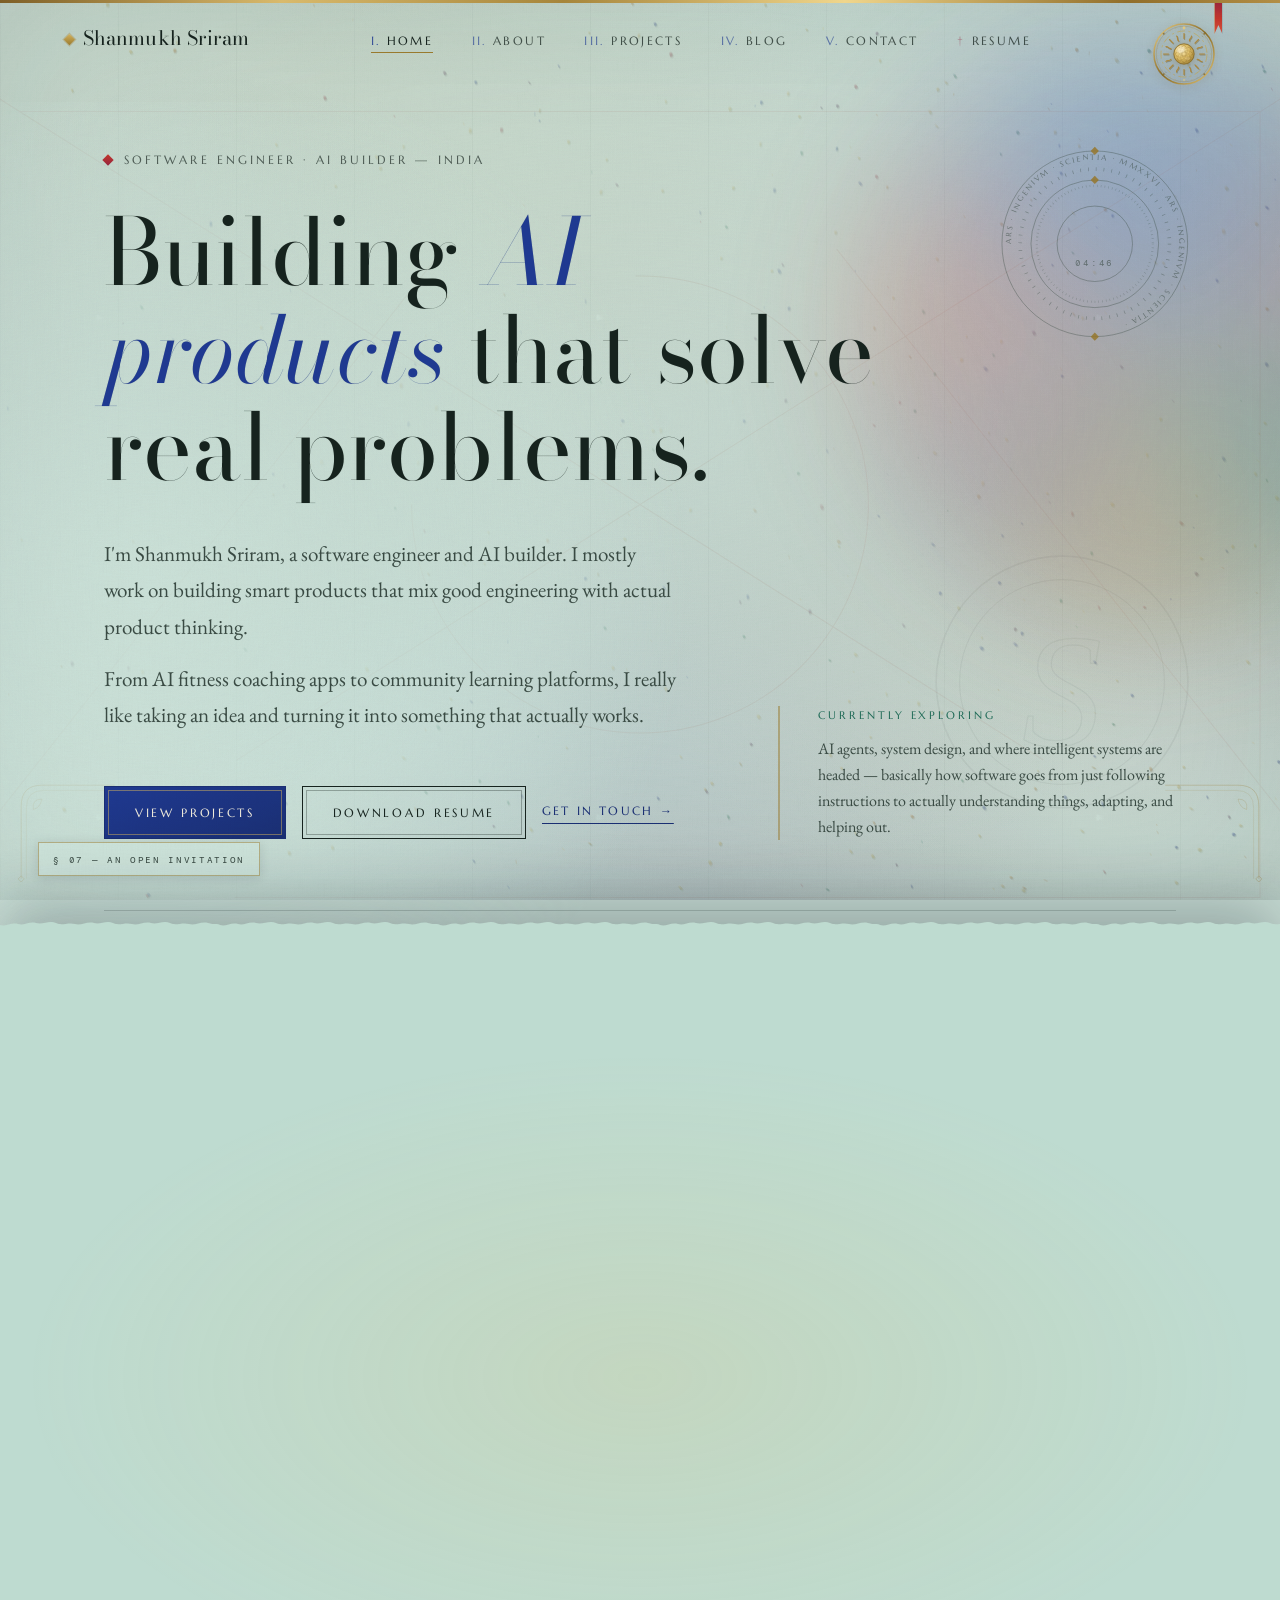
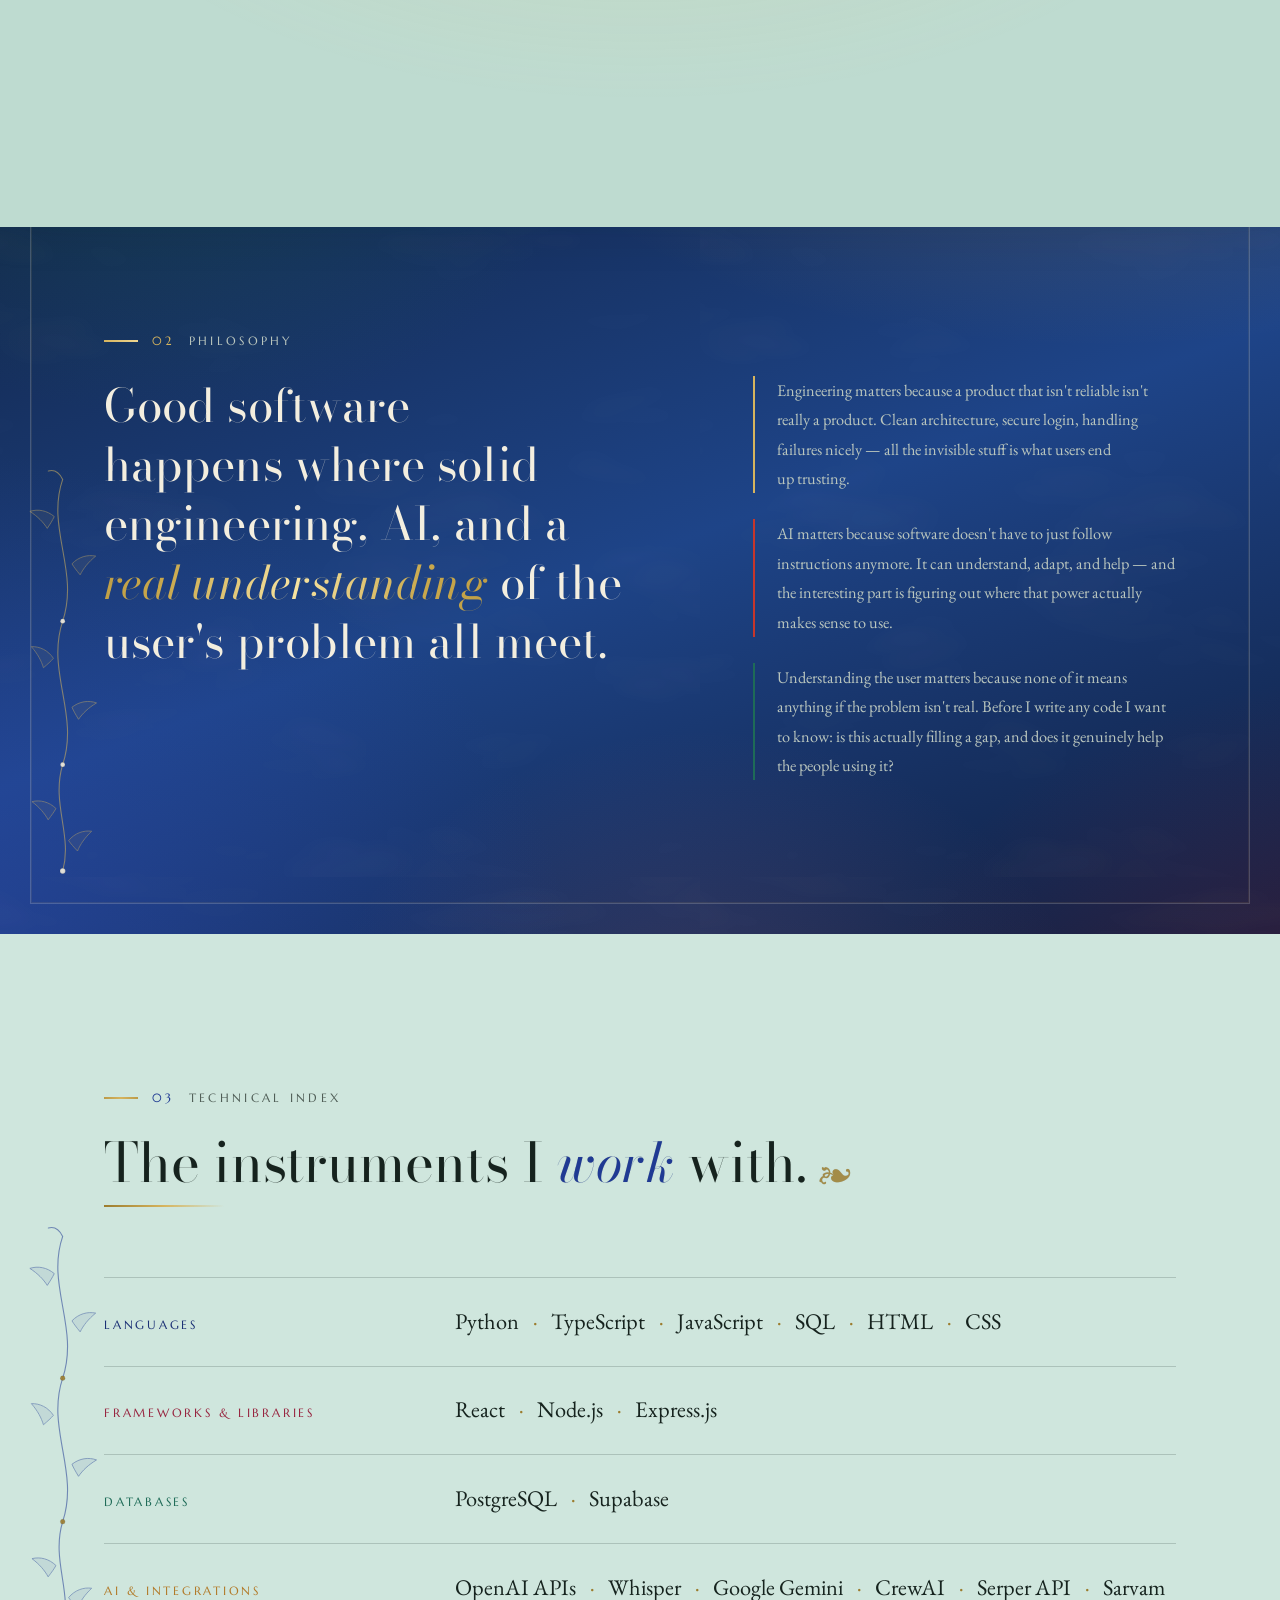
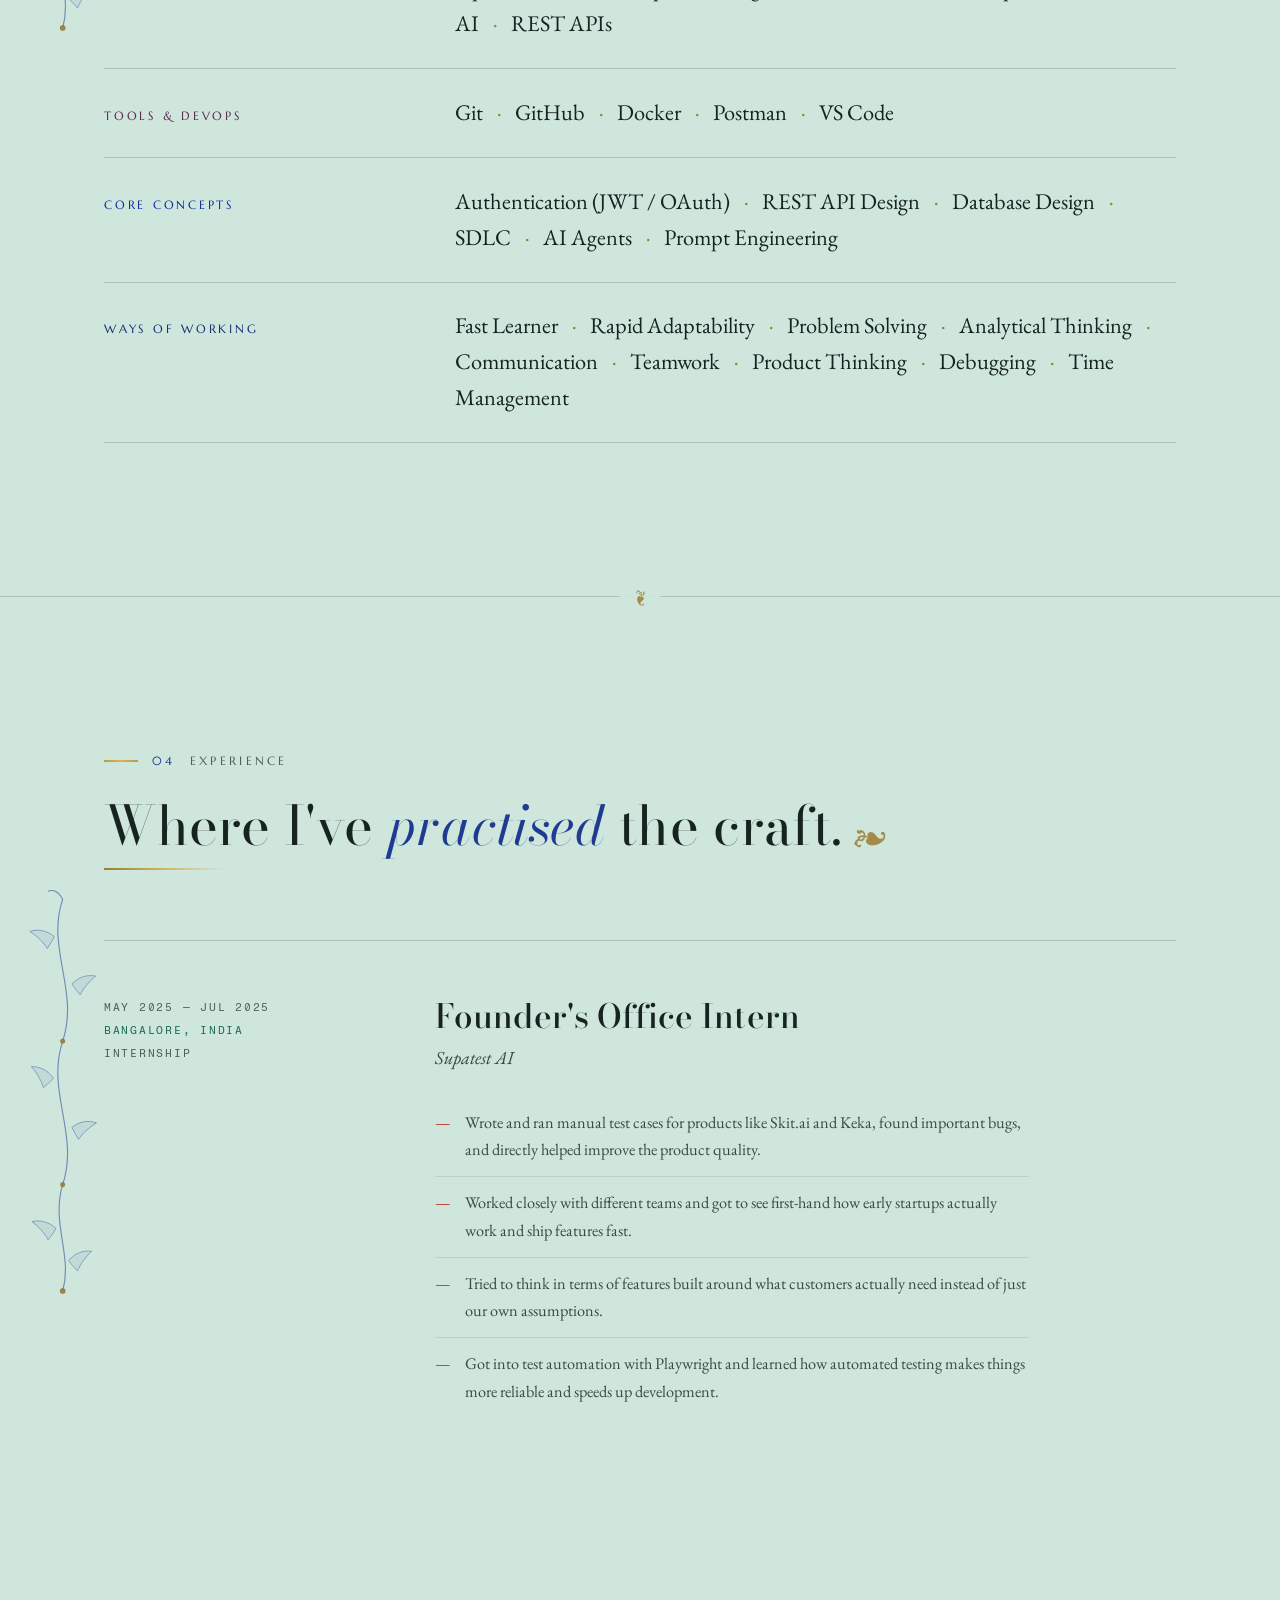
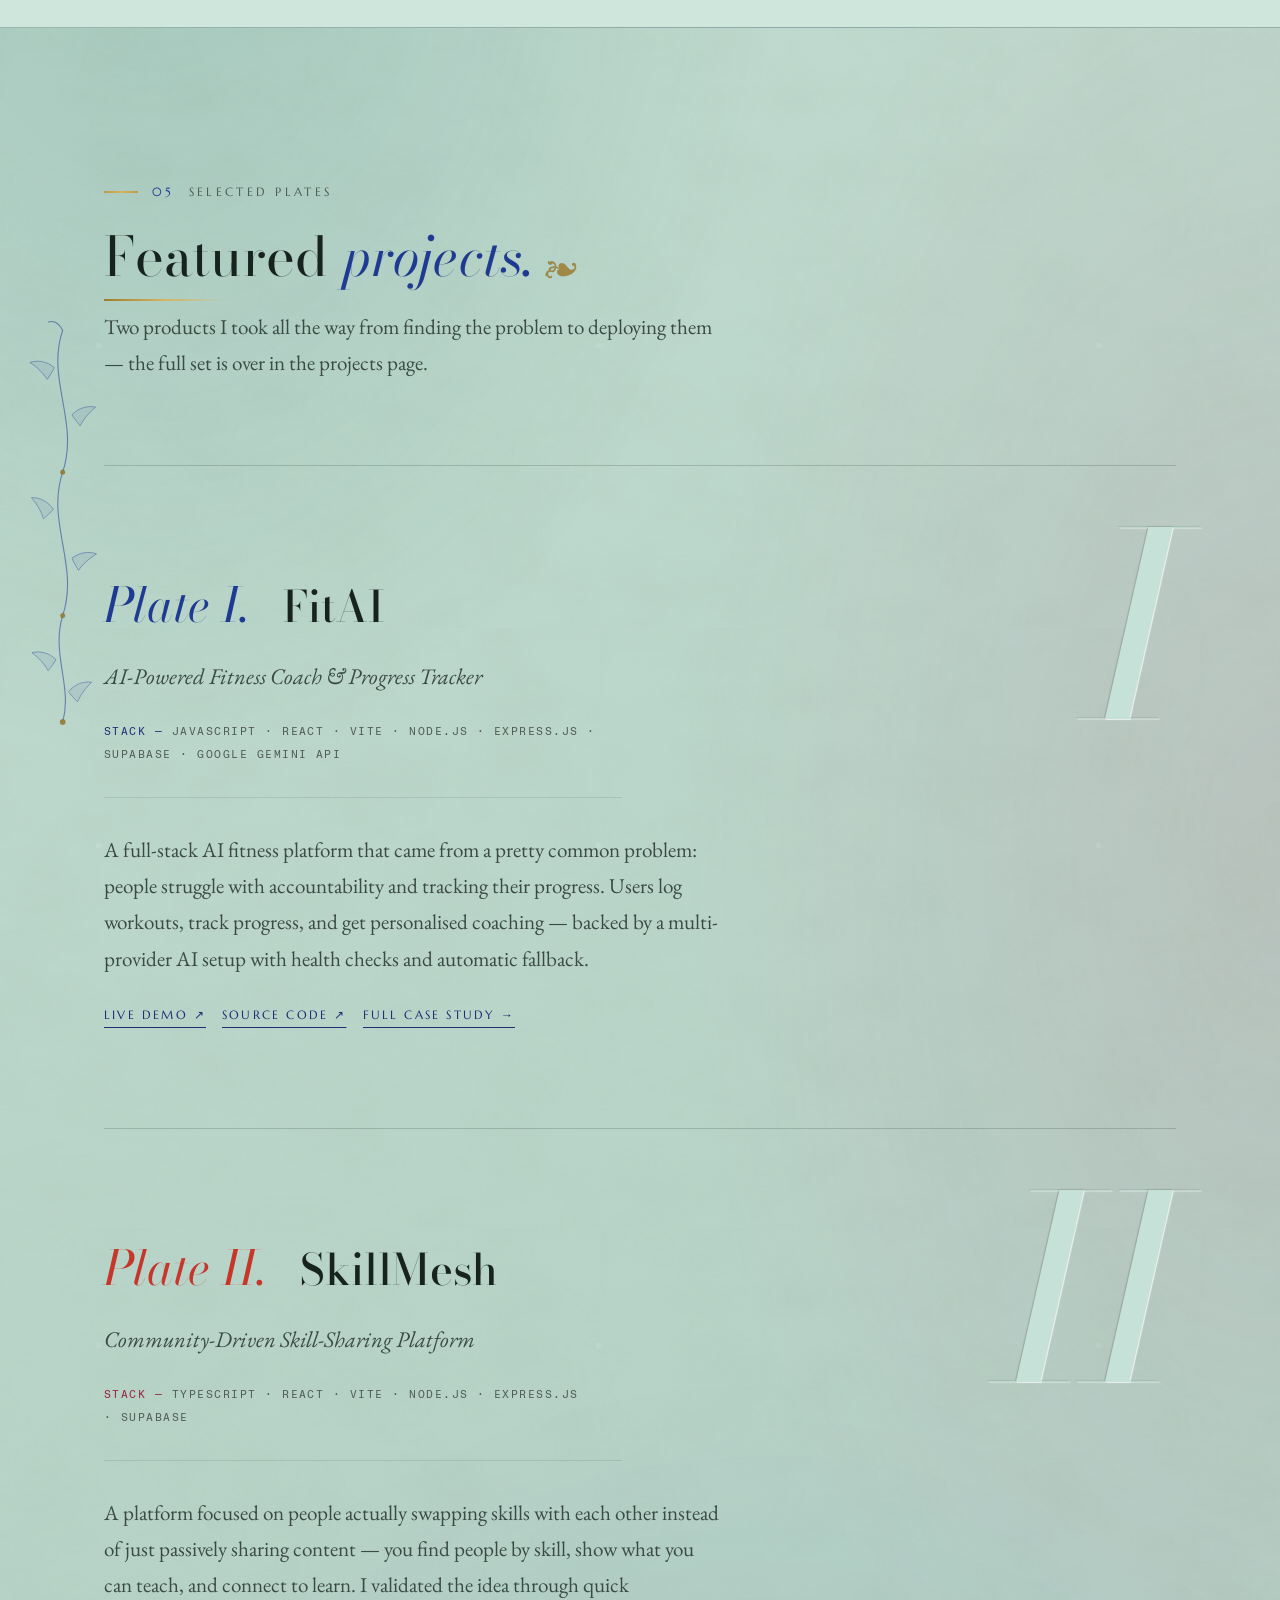
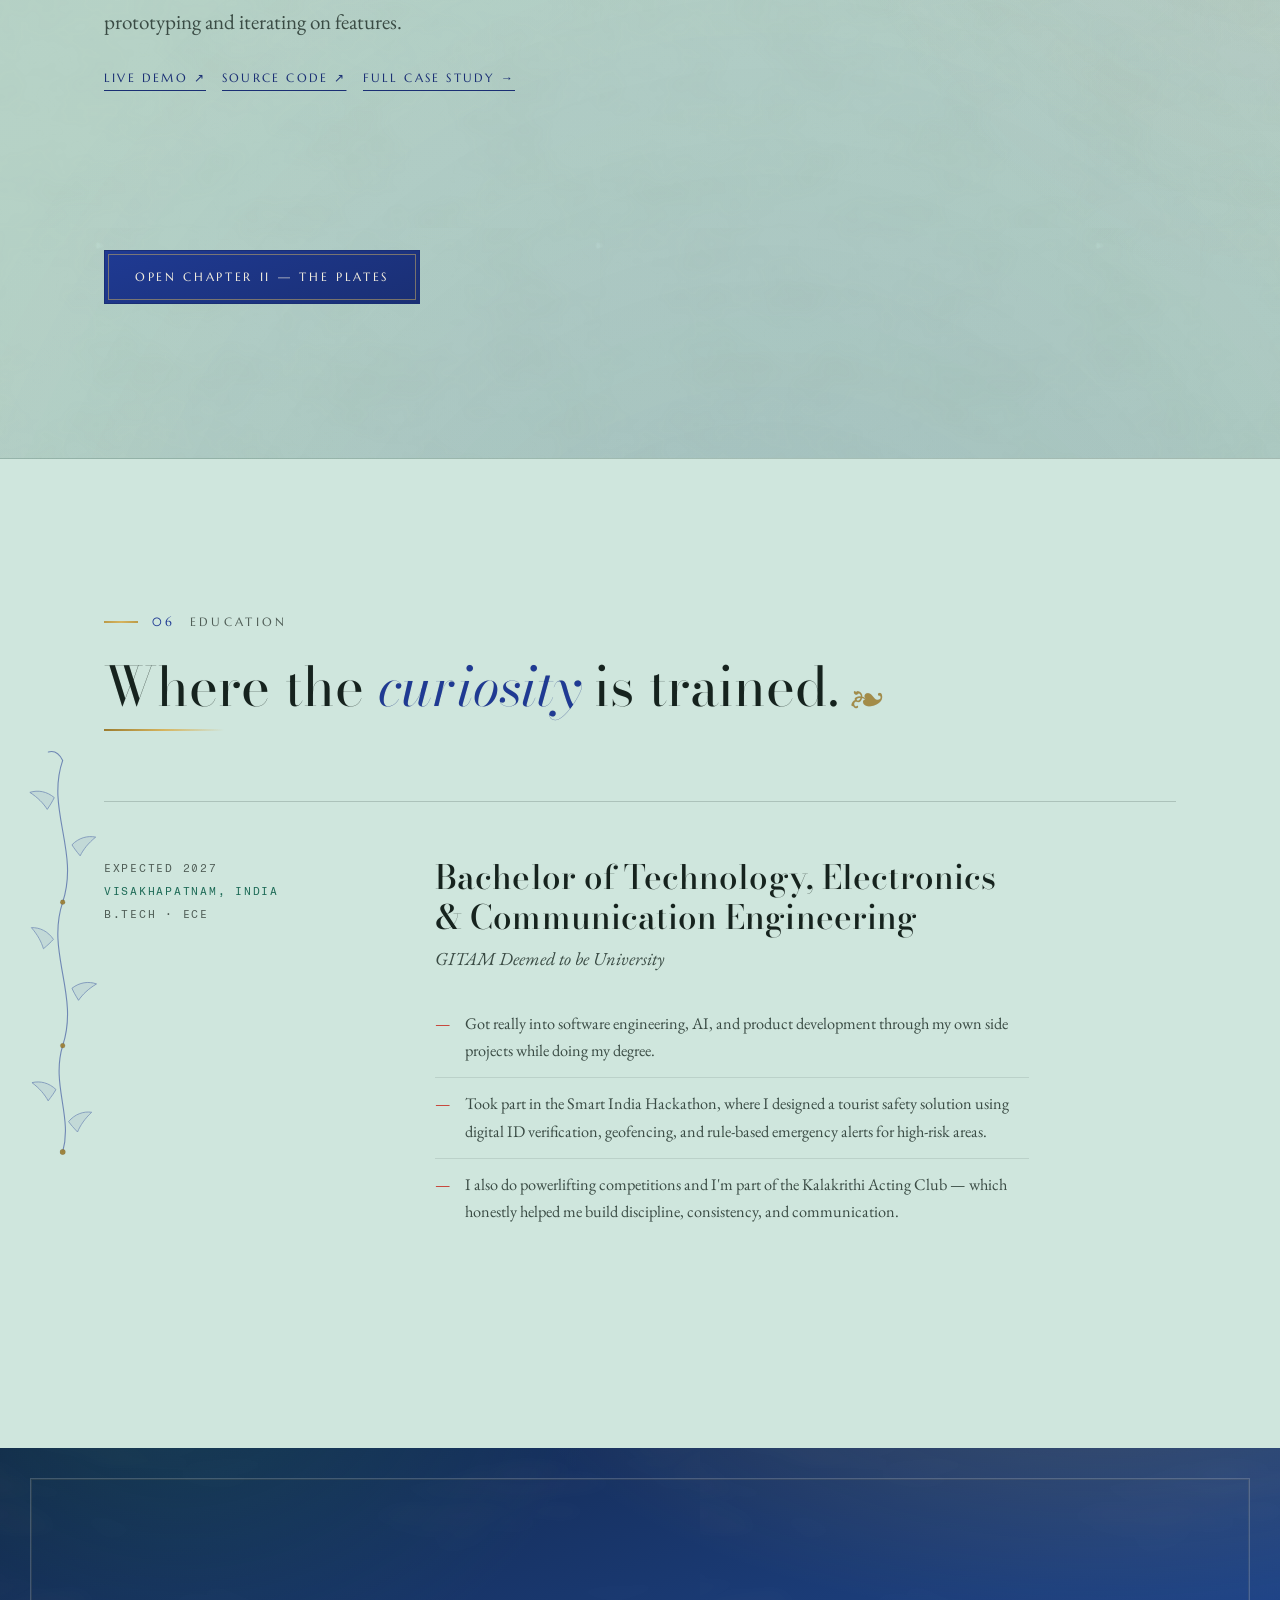
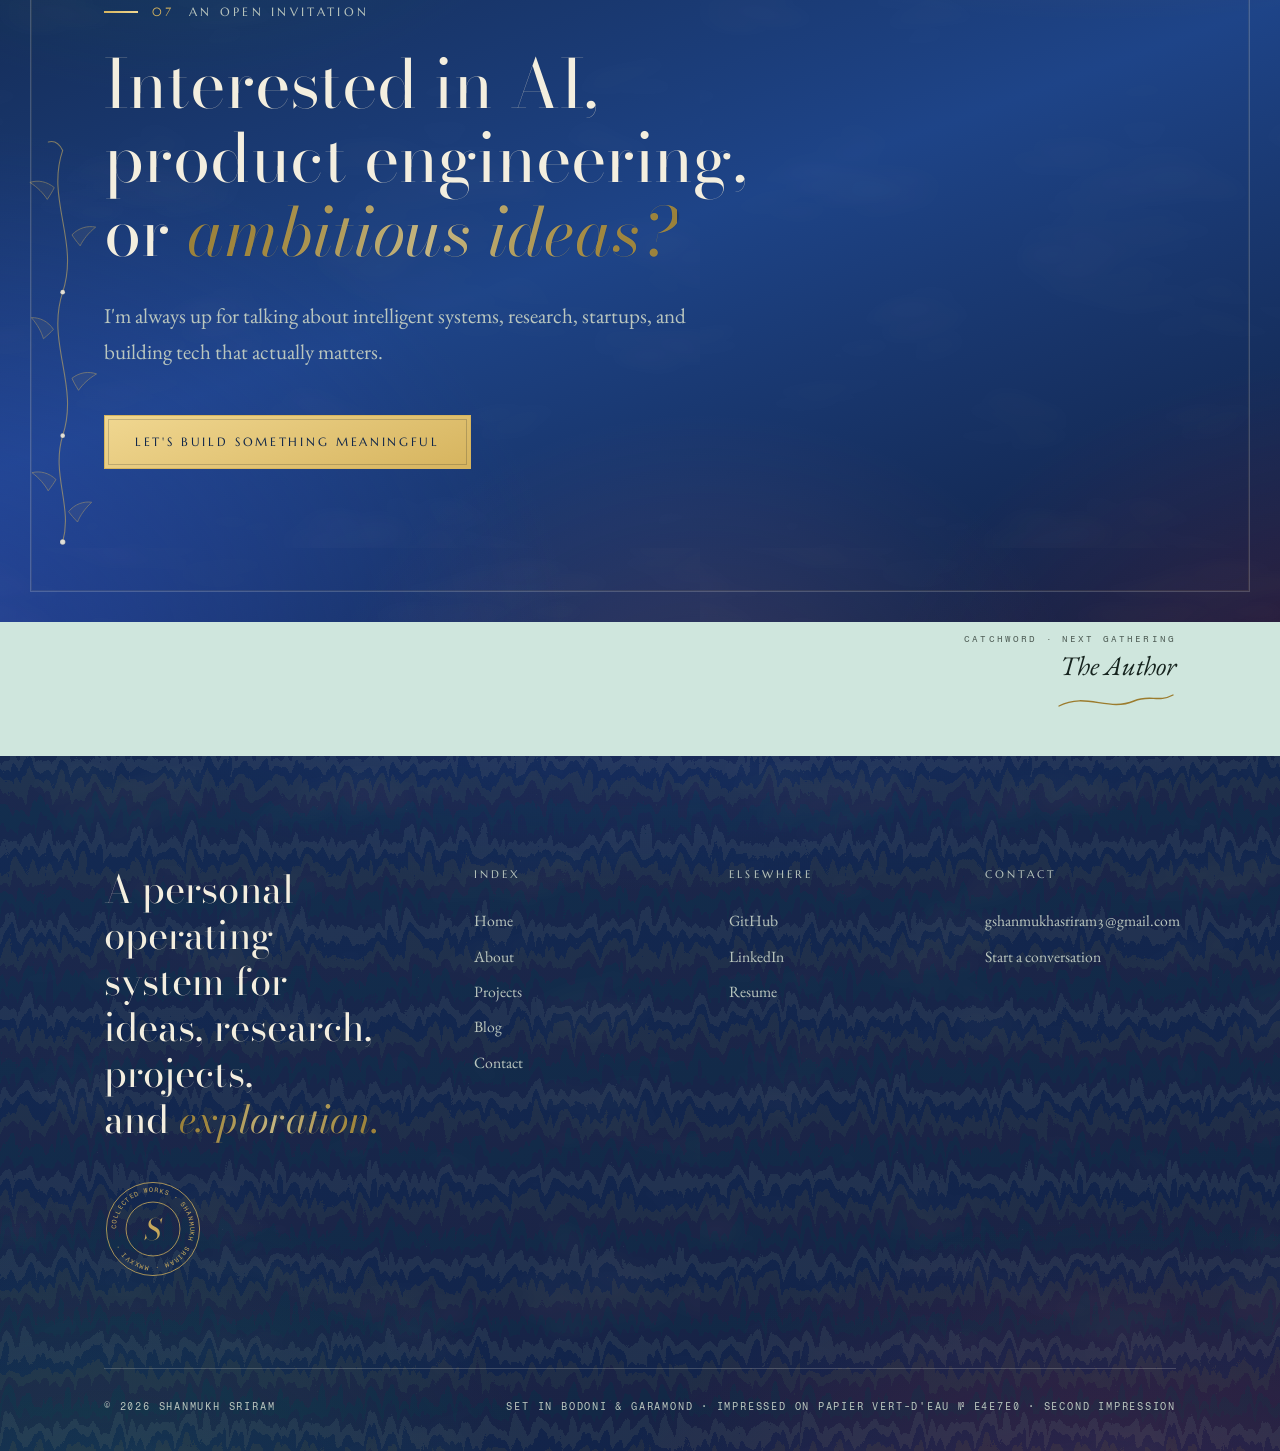
==== commit f4b0f4e4: "Smooth the engine and clarify the hours The veil blit — the frame's costliest op — now runs every se" ====
--- a/portfolio/index.html
+++ b/portfolio/index.html
@@ -7,6 +7,8 @@
 <title>Shanmukh Sriram — Software Engineer &amp; AI Builder</title>
 <meta name="theme-color" content="#CFE6DD">
 <link rel="icon" href="data:image/svg+xml,%3Csvg xmlns='http://www.w3.org/2000/svg' viewBox='0 0 64 64'%3E%3Crect width='64' height='64' fill='%23CFE6DD'/%3E%3Ccircle cx='32' cy='32' r='26' fill='none' stroke='%239C7C2E' stroke-width='2'/%3E%3Ccircle cx='32' cy='32' r='20' fill='none' stroke='%23C6362B' stroke-width='1'/%3E%3Ctext x='32' y='43' font-family='Georgia,serif' font-style='italic' font-size='32' text-anchor='middle' fill='%231F3A93'%3ES%3C/text%3E%3C/svg%3E">
+<link rel="preconnect" href="https://fonts.googleapis.com">
+<link rel="preconnect" href="https://fonts.gstatic.com" crossorigin>
 <link rel="stylesheet" href="css/style.css">
 </head>
 <body>
--- a/portfolio/css/style.css
+++ b/portfolio/css/style.css
@@ -19,7 +19,7 @@
 
   --ink:        #16231E;   /* deep viridian-black — the writing            */
   --ink-soft:   #3A4B44;
-  --ink-faint:  #67766E;
+  --ink-faint:  #4F5D56;   /* deep enough to hold 4.5:1 on the celadon ground */
   --cream:      #F3EEDF;
   --cream-soft: #BAC6BE;
 
@@ -45,6 +45,7 @@
   --line-soft:  rgba(20,34,29,.10);
   --line-gold:  rgba(156,124,46,.5);
   --line-cream: rgba(243,238,223,.20);
+  --veil-rgb:   207,230,221;   /* the breath of ground colour behind text */
 
   /* ---- Type ------------------------------------------------------------ */
   --f-display:'Bodoni Moda', 'Didot', 'Georgia', serif;
@@ -77,10 +78,15 @@
   /* The painted vellum ground: faint pigment washes bled into the paper,
      the way watercolour blooms and settles at the tide-lines. */
   background:
-    radial-gradient(135% 115% at 6% -12%, rgba(31,58,147,.10), transparent 48%),
-    radial-gradient(120% 120% at 104% 4%, rgba(198,54,43,.09), transparent 46%),
-    radial-gradient(130% 130% at 96% 112%, rgba(30,107,87,.12), transparent 52%),
-    radial-gradient(120% 120% at -8% 108%, rgba(190,110,134,.10), transparent 48%),
+    /* foxing — the small age-spots of true vellum, placed, not scattered */
+    radial-gradient(42px 34px at 23% 81%, rgba(140,105,55,.055), transparent 100%),
+    radial-gradient(30px 26px at 87% 14%, rgba(140,105,55,.05), transparent 100%),
+    radial-gradient(24px 20px at 64% 94%, rgba(120,90,48,.045), transparent 100%),
+    radial-gradient(90% 90% at 50% -8%, rgba(224,190,107,.10), transparent 55%),
+    radial-gradient(135% 115% at 6% -12%, rgba(31,58,147,.13), transparent 48%),
+    radial-gradient(120% 120% at 104% 4%, rgba(198,54,43,.11), transparent 46%),
+    radial-gradient(130% 130% at 96% 112%, rgba(30,107,87,.15), transparent 52%),
+    radial-gradient(120% 120% at -8% 108%, rgba(190,110,134,.13), transparent 48%),
     var(--paper);
   background-attachment:fixed;
 }
@@ -107,6 +113,33 @@
 a{ color:inherit; text-decoration:none; }
 ul{ list-style:none; }
 ::selection{ background:var(--lapis); color:#F3EEDF; }
+
+/* ---- Keyboard focus — a gold-tooled frame, as stamped on a binding ------ */
+:where(a, button, [tabindex]):focus-visible{
+  outline:2px solid var(--gold);
+  outline-offset:3px;
+  box-shadow:0 0 0 6px rgba(31,58,147,.14);
+  border-radius:1px;
+}
+.plate :where(a, button):focus-visible,
+.site-footer :where(a, button):focus-visible,
+.mobile-menu :where(a, button):focus-visible{
+  outline-color:var(--gold-bright);
+  box-shadow:0 0 0 6px rgba(214,180,94,.18);
+}
+
+/* ---- Skip link — a bookplate that surfaces for keyboard readers -------- */
+.skip-link{
+  position:fixed; top:12px; left:12px; z-index:900;
+  font-family:var(--f-caps); font-size:.72rem;
+  letter-spacing:.24em; text-transform:uppercase;
+  color:var(--ink); background:var(--cream);
+  border:1px solid var(--gold); box-shadow:0 2px 14px rgba(11,22,34,.18);
+  padding:12px 20px;
+  transform:translateY(-260%);
+  transition:transform .3s var(--ease);
+}
+.skip-link:focus-visible{ transform:none; }
 
 .wrap{ max-width:var(--wrap); margin:0 auto; padding:0 var(--gutter); position:relative; }
 
@@ -157,7 +190,9 @@
 }
 .label::before{
   content:''; width:34px; height:2px; flex:none;
-  background:linear-gradient(90deg, var(--gold), var(--gold-bright));
+  background:linear-gradient(90deg, var(--gold), var(--gold-bright), var(--gold));
+  background-size:220% 100%;
+  background-position:calc(var(--lx, .5) * 100%) 0;  /* the rule answers the lamp */
 }
 .label .num{ color:var(--lapis); }
 
@@ -189,8 +224,10 @@
   color:var(--cream);
   background:
     radial-gradient(90% 70% at 86% -14%, rgba(214,180,94,.20), transparent 52%),
+    radial-gradient(60% 80% at 14% -12%, rgba(30,107,87,.30), transparent 55%),
     radial-gradient(85% 120% at -6% 108%, rgba(46,74,180,.5), transparent 60%),
     radial-gradient(70% 90% at 108% 118%, rgba(151,36,63,.32), transparent 58%),
+    radial-gradient(50% 70% at 55% 115%, rgba(190,110,134,.20), transparent 60%),
     linear-gradient(160deg, #12264A 0%, #1E4488 50%, #0F1E3E 100%);
 }
 .plate::before{
@@ -954,7 +991,9 @@
   pointer-events:none;
 }
 .page-placard.is-shown{ opacity:1; transform:none; }
-@media (max-width:900px){ .page-placard, .bookmark-ribbon{ display:none; } }
+/* the placard needs a desk; the ribbon travels with every copy — keeping
+   the reader's place is exactly what a phone screen wants */
+@media (max-width:900px){ .page-placard{ display:none; } }
 
 .press-stamp{ width:98px; height:98px; margin-top:38px; color:var(--gold-bright); opacity:.92; }
 .press-stamp text{ font-family:var(--f-mono); fill:currentColor; }
@@ -996,6 +1035,9 @@
 @media (max-width: 860px){
   .nav-links{ display:none; }
   .nav-burger{ display:block; }
+  /* the instrument scales to the hand: smaller, clustered with the burger */
+  .theme-orb{ width:46px; height:46px; margin-left:auto; }
+  .theme-orb::after{ display:none; }
   .prose, .essay, .dossier{ grid-template-columns:1fr; }
   .prose-side{ position:static; }
   .prose-side h2{ max-width:none; }
@@ -1013,6 +1055,9 @@
   .hero{ padding-top:130px; }
 }
 
+/* (the hand-held edition rules live at the very end of this sheet, after
+   every base declaration, so the cascade cannot undo them) */
+
 /* =========================================================================
    THE LIVING VOLUME — motion, presence, awe
    Everything below is additive and never touches scroll mechanics.
@@ -1029,8 +1074,10 @@
 @keyframes tranche{ to{ background-position:220% 0; } }
 
 /* ---- Choreographed reveals — ink settling onto the page -------------- */
+/* blur kept modest: large-area blur transitions are the classic scroll-jank
+   source, and 6px reads identically to 9px in motion */
 [data-reveal]{
-  filter:blur(9px);
+  filter:blur(6px);
   transition:opacity 1.05s var(--ease), transform 1.15s var(--ease), filter 1s var(--ease);
   will-change:opacity, transform, filter;
 }
@@ -1098,25 +1145,48 @@
 }
 #opening.is-ready .op-rule{ width:min(240px, 52vw); }
 
-/* ---- The living frontispiece — a wet-pigment field you paint ---------- */
-.hero canvas.pigment-field{
-  position:absolute; inset:0; z-index:0;
-  width:100%; height:100%;
+/* ---- The living volume — a site-wide marbled pigment field ------------ */
+/* A slow wet-pigment current drifts behind every page of the codex. The     */
+/* field is the ground; a central celadon veil calms it behind the reading   */
+/* block, leaving the margins illuminated — a manuscript page that breathes. */
+#pigment-field{
+  position:fixed; inset:0; z-index:-2;
+  width:100vw; height:100vh;
   pointer-events:none;
-  -webkit-mask-image:radial-gradient(125% 105% at 62% 42%, #000 58%, transparent 100%);
-          mask-image:radial-gradient(125% 105% at 62% 42%, #000 58%, transparent 100%);
-}
-.hero.has-canvas .hero-orn{ display:none; }
+}
+.field-veil{
+  position:fixed; inset:0; z-index:-1; pointer-events:none;
+  background:radial-gradient(78% 62% at 50% 46%,
+    rgba(var(--veil-rgb),.66), rgba(var(--veil-rgb),.32) 56%, rgba(var(--veil-rgb),.06) 82%);
+  /* the room's atmosphere: light falls off toward the edges of the sheet */
+  box-shadow:inset 0 0 16vmin rgba(22,34,30,.10);
+}
+html[data-theme='dark'] .field-veil{
+  box-shadow:inset 0 0 22vmin rgba(0,0,0,.5);
+  /* a shaft of moonlight falls diagonally through the observatory */
+  background:
+    linear-gradient(115deg, transparent 40%, rgba(190,205,235,.05) 50%, transparent 60%),
+    radial-gradient(78% 62% at 50% 46%,
+      rgba(var(--veil-rgb),.66), rgba(var(--veil-rgb),.32) 56%, rgba(var(--veil-rgb),.06) 82%);
+}
+/* obsidian polish on the night plates: a hairline of caught light above,
+   deep shadow pooling below */
+html[data-theme='dark'] .plate{
+  box-shadow:inset 0 1px 0 rgba(214,226,245,.06), inset 0 -50px 90px rgba(0,0,0,.28);
+}
+/* keep the interior fresco/plate/footer plates opaque over the field */
+.section--deep, .plate, .site-footer, .contents{ position:relative; z-index:0; }
+
 .hero > .wrap{ position:relative; z-index:2; }
-/* a breath of celadon behind the copy so the paint never fights the words */
-.hero.has-canvas > .wrap::before{
+/* a deeper breath of celadon behind the hero copy so paint never fights words */
+.hero > .wrap::before{
   content:''; position:absolute; z-index:-1;
-  left:-12%; right:20%; top:-6%; bottom:-6%;
-  background:radial-gradient(62% 80% at 22% 54%, rgba(207,230,221,.78), rgba(207,230,221,.32) 55%, transparent 74%);
+  left:-12%; right:16%; top:-6%; bottom:-6%;
+  background:radial-gradient(62% 80% at 22% 54%, rgba(var(--veil-rgb),.80), rgba(var(--veil-rgb),.34) 55%, transparent 76%);
   pointer-events:none;
 }
 @media (max-width: 700px){
-  .hero.has-canvas > .wrap::before{ left:-20%; right:-20%; background:radial-gradient(90% 70% at 50% 46%, rgba(207,230,221,.82), transparent 78%); }
+  .hero > .wrap::before{ left:-20%; right:-20%; background:radial-gradient(90% 70% at 50% 46%, rgba(var(--veil-rgb),.84), transparent 78%); }
 }
 
 /* ---- Cinematic plates — the pigment blooms as you approach the work --- */
@@ -1141,3 +1211,618 @@
   .folio:hover{ transform:none; }
   .folio::before{ display:none; }
 }
+
+/* =========================================================================
+   THE GILDED APPARATUS — the codex's working instruments
+   Canon (scribe's ruling) · rinceaux (illuminator's vines) ·
+   volvelle (astronomer's wheel) · catchword (binder's cue).
+   Additive layer only: nothing beneath it is altered.
+   ========================================================================= */
+
+/* ---- Vellum depth — grain, parchment mottle, and the linen weave ------- */
+/* Three teeth: fine grain, broad mottle, and the woven canvas threads a    */
+/* painting sits on — warp and weft, visible only where the paint is thin.  */
+body::before{
+  background-image:
+    url("data:image/svg+xml;utf8,<svg xmlns='http://www.w3.org/2000/svg' width='300' height='300'><filter id='n'><feTurbulence type='fractalNoise' baseFrequency='0.7' numOctaves='2' stitchTiles='stitch'/><feColorMatrix type='saturate' values='0'/></filter><rect width='300' height='300' filter='url(%23n)'/></svg>"),
+    url("data:image/svg+xml;utf8,<svg xmlns='http://www.w3.org/2000/svg' width='900' height='900'><filter id='v'><feTurbulence type='fractalNoise' baseFrequency='0.0045 0.006' numOctaves='4' seed='23' stitchTiles='stitch'/><feColorMatrix type='matrix' values='0 0 0 0 0.24 0 0 0 0 0.32 0 0 0 0 0.27 0 0 0 0.34 -0.12'/></filter><rect width='900' height='900' filter='url(%23v)'/></svg>"),
+    url("data:image/svg+xml;utf8,<svg xmlns='http://www.w3.org/2000/svg' width='140' height='140'><filter id='wa'><feTurbulence type='fractalNoise' baseFrequency='0.85 0.055' numOctaves='1' seed='3' stitchTiles='stitch'/><feColorMatrix type='matrix' values='0 0 0 0 0 0 0 0 0 0 0 0 0 0 0 0.5 0.5 0.5 0 -0.5'/></filter><rect width='140' height='140' filter='url(%23wa)'/></svg>"),
+    url("data:image/svg+xml;utf8,<svg xmlns='http://www.w3.org/2000/svg' width='140' height='140'><filter id='we'><feTurbulence type='fractalNoise' baseFrequency='0.055 0.85' numOctaves='1' seed='5' stitchTiles='stitch'/><feColorMatrix type='matrix' values='0 0 0 0 0 0 0 0 0 0 0 0 0 0 0 0.5 0.5 0.5 0 -0.5'/></filter><rect width='140' height='140' filter='url(%23we)'/></svg>");
+  background-size:300px 300px, 900px 900px, 140px 140px, 140px 140px;
+}
+/* chain lines and the papermaker's watermark — the sheet, held to light  */
+.field-veil::before{
+  content:''; position:absolute; inset:0; pointer-events:none;
+  background-image:
+    repeating-linear-gradient(90deg, rgba(20,34,29,.028) 0 1px, transparent 1px 118px),
+    url("data:image/svg+xml;utf8,<svg xmlns='http://www.w3.org/2000/svg' width='300' height='300'><g fill='none' stroke='rgba(22,35,30,0.05)'><circle cx='150' cy='150' r='118' stroke-width='1.5'/><circle cx='150' cy='150' r='96' stroke-width='1'/><text x='150' y='158' text-anchor='middle' dominant-baseline='central' font-family='Georgia, serif' font-style='italic' font-size='150' stroke-width='1.2'>S</text></g></svg>");
+  background-position:0 0, right 6% bottom 10%;
+  background-size:auto, 320px 320px;
+  background-repeat:repeat, no-repeat;
+}
+html[data-theme='dark'] .field-veil::before{
+  background-image:
+    repeating-linear-gradient(90deg, rgba(234,230,214,.02) 0 1px, transparent 1px 118px),
+    url("data:image/svg+xml;utf8,<svg xmlns='http://www.w3.org/2000/svg' width='300' height='300'><g fill='none' stroke='rgba(220,228,240,0.04)'><circle cx='150' cy='150' r='118' stroke-width='1.5'/><circle cx='150' cy='150' r='96' stroke-width='1'/><text x='150' y='158' text-anchor='middle' dominant-baseline='central' font-family='Georgia, serif' font-style='italic' font-size='150' stroke-width='1.2'>S</text></g></svg>");
+}
+/* gold-tooled corner-pieces — the binding's filigree, silver by night */
+.field-veil::after{
+  content:''; position:absolute; inset:0; pointer-events:none;
+  background-image:
+    url("data:image/svg+xml;utf8,<svg xmlns='http://www.w3.org/2000/svg' width='120' height='120'><g fill='none' stroke='rgba(156,124,46,0.5)'><path d='M6,114 V30 Q6,6 30,6 H114' stroke-width='1'/><path d='M12,114 V32 Q12,12 32,12 H114' stroke-width='.5'/><path d='M30,22 Q18,22 20,34 Q28,32 30,22 Z' stroke-width='.7'/><rect x='3.6' y='111.6' width='5' height='5' transform='rotate(45 6 114)'/></g></svg>"),
+    url("data:image/svg+xml;utf8,<svg xmlns='http://www.w3.org/2000/svg' width='120' height='120'><g fill='none' stroke='rgba(156,124,46,0.5)'><path d='M114,114 V30 Q114,6 90,6 H6' stroke-width='1'/><path d='M108,114 V32 Q108,12 88,12 H6' stroke-width='.5'/><path d='M90,22 Q102,22 100,34 Q92,32 90,22 Z' stroke-width='.7'/><rect x='111.6' y='111.6' width='5' height='5' transform='rotate(45 114 114)'/></g></svg>");
+  background-position:left 16px bottom 16px, right 16px bottom 16px;
+  background-size:104px 104px, 104px 104px;
+  background-repeat:no-repeat, no-repeat;
+  opacity:.6;
+}
+@media (max-width:1100px){
+  .field-veil::after{
+    background-size:62px 62px, 62px 62px;
+    background-position:left 10px bottom 10px, right 10px bottom 10px;
+    opacity:.5;
+  }
+}
+html[data-theme='dark'] .field-veil::after{
+  background-image:
+    url("data:image/svg+xml;utf8,<svg xmlns='http://www.w3.org/2000/svg' width='120' height='120'><g fill='none' stroke='rgba(174,185,201,0.4)'><path d='M6,114 V30 Q6,6 30,6 H114' stroke-width='1'/><path d='M12,114 V32 Q12,12 32,12 H114' stroke-width='.5'/><path d='M30,22 Q18,22 20,34 Q28,32 30,22 Z' stroke-width='.7'/><rect x='3.6' y='111.6' width='5' height='5' transform='rotate(45 6 114)'/></g></svg>"),
+    url("data:image/svg+xml;utf8,<svg xmlns='http://www.w3.org/2000/svg' width='120' height='120'><g fill='none' stroke='rgba(174,185,201,0.4)'><path d='M114,114 V30 Q114,6 90,6 H6' stroke-width='1'/><path d='M108,114 V32 Q108,12 88,12 H6' stroke-width='.5'/><path d='M90,22 Q102,22 100,34 Q92,32 90,22 Z' stroke-width='.7'/><rect x='111.6' y='111.6' width='5' height='5' transform='rotate(45 114 114)'/></g></svg>");
+}
+/* the printer's flower closes each ruled division of the volume */
+.section--line::before{
+  content:'❦'; position:absolute; top:0; left:50%;
+  transform:translate(-50%,-52%);
+  font-family:var(--f-serif); font-size:1.05rem;
+  color:var(--gold);
+  background:var(--paper); padding:0 16px;
+  opacity:.85; line-height:1;
+}
+
+/* ---- Craquelure — the fine crack web of an aged painting --------------- */
+/* Old varnish gives way along a hairline network. Laid over the painted    */
+/* panels only, at the threshold of sight.                                  */
+.hero::after, .section--deep::after{
+  content:''; position:absolute; inset:0; pointer-events:none;
+  background-image:url("data:image/svg+xml;utf8,<svg xmlns='http://www.w3.org/2000/svg' width='500' height='500'><filter id='c'><feTurbulence type='fractalNoise' baseFrequency='0.045' numOctaves='4' seed='19' stitchTiles='stitch'/><feColorMatrix type='matrix' values='0 0 0 0 0.1 0 0 0 0 0.09 0 0 0 0 0.06 9 9 9 0 -6.2'/></filter><rect width='500' height='500' filter='url(%23c)'/></svg>");
+  background-size:500px 500px;
+  opacity:.05; mix-blend-mode:multiply;
+}
+.hero::after{ z-index:1; }
+.section--deep::after{ z-index:0; }
+
+/* ---- The canon — sinopia ruling, drawn then absorbed ------------------- */
+.canon{
+  position:absolute; inset:0; z-index:1;
+  width:100%; height:100%;
+  pointer-events:none;
+  opacity:.34;
+  transition:opacity 2.6s var(--ease);
+}
+.canon path{
+  fill:none;
+  stroke:#A0503C;                     /* red chalk — the sinopia */
+  stroke-width:1;
+  vector-effect:non-scaling-stroke;
+  stroke-dasharray:1;
+  stroke-dashoffset:1;
+  transition:stroke-dashoffset 2s var(--ease);
+}
+.canon.is-drawn path{ stroke-dashoffset:0; }
+.canon.is-resting{ opacity:.07; }     /* the ruling sinks into the sheet */
+
+/* ---- Rinceaux — the vine in the margin --------------------------------- */
+.margin-vine{
+  --vine:var(--verdigris);
+  position:absolute; left:-6px; top:140px;
+  width:54px; height:auto;
+  display:none; pointer-events:none; overflow:visible;
+}
+@media (min-width:1080px){ .margin-vine{ display:block; } }
+.margin-vine .mv-stem{
+  fill:none; stroke:var(--vine); stroke-width:1.3; stroke-linecap:round;
+  opacity:.55;
+  stroke-dasharray:1; stroke-dashoffset:1;
+  transition:stroke-dashoffset 2.6s var(--ease);
+}
+.margin-vine use{
+  fill:var(--vine); fill-opacity:.14;
+  stroke:var(--vine); stroke-width:.9;
+  opacity:0;
+  transition:opacity 1.1s var(--ease);
+}
+.margin-vine .mv-berry{
+  fill:var(--gold); stroke:rgba(23,23,18,.25); stroke-width:.6;
+  opacity:0; transition:opacity .9s var(--ease);
+}
+.margin-vine.is-drawn .mv-stem{ stroke-dashoffset:0; }
+.margin-vine.is-drawn use{ opacity:.5; }
+.margin-vine.is-drawn .mv-berry{ opacity:.9; }
+.margin-vine.is-drawn use:nth-of-type(1){ transition-delay:.5s; }
+.margin-vine.is-drawn use:nth-of-type(2){ transition-delay:.8s; }
+.margin-vine.is-drawn use:nth-of-type(3){ transition-delay:1.15s; }
+.margin-vine.is-drawn use:nth-of-type(4){ transition-delay:1.5s; }
+.margin-vine.is-drawn use:nth-of-type(5){ transition-delay:1.85s; }
+.margin-vine.is-drawn use:nth-of-type(6){ transition-delay:2.1s; }
+.margin-vine.is-drawn .mv-berry:nth-of-type(1){ transition-delay:1.2s; }
+.margin-vine.is-drawn .mv-berry:nth-of-type(2){ transition-delay:1.9s; }
+.margin-vine.is-drawn .mv-berry:nth-of-type(3){ transition-delay:2.5s; }
+.plate .margin-vine{ --vine:var(--gold-bright); }
+.plate .margin-vine .mv-berry{ fill:var(--cream); }
+
+/* ---- The volvelle — engraved in the chapter header --------------------- */
+.page-header > .wrap{ position:relative; z-index:1; }
+.volvelle{
+  position:absolute; z-index:0;
+  right:clamp(16px, 6vw, 96px); top:54%;
+  transform:translateY(-50%);
+  width:clamp(190px, 24vw, 330px); height:auto;
+  display:none; pointer-events:none;
+  color:var(--ink-soft);
+}
+@media (min-width:1100px){ .volvelle{ display:block; } }
+.volvelle .vol-line{ fill:none; stroke:currentColor; stroke-width:1; opacity:.5; }
+.volvelle .vol-ticks{
+  fill:none; stroke:currentColor; stroke-width:5;
+  stroke-dasharray:1 9.8; opacity:.4;
+}
+.volvelle .vol-ticks-fine{ stroke-width:3; stroke-dasharray:.8 4.4; opacity:.3; }
+.volvelle .vol-text{ fill:currentColor; opacity:.6; font-family:var(--f-caps); }
+.volvelle .vol-stud{ fill:var(--gold); opacity:.85; }
+.volvelle .vol-tip{ fill:var(--gold); opacity:.9; }
+.volvelle .vol-axis{ fill:var(--gold); stroke:rgba(23,23,18,.3); stroke-width:.7; }
+.volvelle g{ transform-box:view-box; transform-origin:50% 50%; }
+.volvelle.is-live .vol-outer{ animation:vol-turn 150s linear infinite; }
+.volvelle.is-live .vol-mid{ animation:vol-turn 105s linear infinite reverse; }
+@keyframes vol-turn{ to{ transform:rotate(360deg); } }
+
+/* ---- Catchword — the binder's cue at the foot of the leaf -------------- */
+.catchword-row{ padding:10px 0 44px; }
+.catchword-row .wrap{ display:flex; justify-content:flex-end; }
+.catchword{
+  display:inline-flex; flex-direction:column; align-items:flex-end; gap:3px;
+  text-align:right;
+  opacity:0; transform:translateY(12px);
+  transition:opacity .9s var(--ease), transform .9s var(--ease);
+}
+.catchword-row.is-shown .catchword{ opacity:1; transform:none; }
+.catchword small{
+  font-family:var(--f-mono); font-size:.56rem;
+  letter-spacing:.24em; text-transform:uppercase;
+  color:var(--ink-faint);
+}
+.catchword em{
+  font-family:var(--f-serif); font-style:italic; font-weight:400;
+  font-size:clamp(1.3rem, 2.4vw, 1.7rem); line-height:1.2;
+  color:var(--ink);
+  transition:color .35s;
+}
+.catchword svg{ width:120px; height:26px; overflow:visible; }
+.catchword svg path{
+  fill:none; stroke:var(--gold); stroke-width:1.4; stroke-linecap:round;
+  stroke-dasharray:1; stroke-dashoffset:1;
+  transition:stroke-dashoffset 1.5s .35s var(--ease), stroke .35s;
+}
+.catchword-row.is-shown .catchword svg path{ stroke-dashoffset:0; }
+.catchword:hover em{ color:var(--lapis-ink); }
+.catchword:hover svg path{ stroke:var(--gold-bright); }
+
+/* ---- Finishing touches — the press of a real object -------------------- */
+.btn{ transition:background .35s var(--ease), color .35s var(--ease), border-color .35s, transform .16s var(--ease); }
+.btn:active{ transform:translateY(1px); }
+.nav-links a:hover{ text-shadow:0 0 .5px currentColor; }   /* ink bleeds slightly */
+
+@media (prefers-reduced-motion: reduce){
+  .canon path, .margin-vine .mv-stem, .catchword svg path{ stroke-dasharray:none; stroke-dashoffset:0; }
+  .margin-vine use{ opacity:.5; } .margin-vine .mv-berry{ opacity:.9; }
+  .catchword{ opacity:1; transform:none; }
+}
+
+/* =========================================================================
+   THE MATERIAL STRATUM — metal, marble, ruling, wax
+   The codex as physical matter: gold that answers light, true combed
+   marbling on the endpapers, the scribe's ruled vellum, sealing wax.
+   Additive layer only: nothing beneath it is altered.
+   ========================================================================= */
+
+/* ---- Chrysography — gilt letters catch the reader's lamp --------------- */
+/* One document-wide light (--lx, eased by JS) rakes across every gold     */
+/* letter on the dark plates. Without a fine pointer, gold stays gold.     */
+@supports ((-webkit-background-clip:text) or (background-clip:text)){
+  html.gold-lit .plate h1 em,
+  html.gold-lit .plate h2 em,
+  html.gold-lit .plate h3 em,
+  html.gold-lit .philosophy blockquote em,
+  html.gold-lit .footer-top h3 em{
+    background-image:linear-gradient(100deg,
+      #8A6B24 0%, #C9A84C 38%, #F7E3A0 50%, #C9A84C 62%, #8A6B24 100%);
+    background-size:280% 100%;
+    background-position:calc(var(--lx, .5) * 100%) 0;
+    -webkit-background-clip:text; background-clip:text;
+    color:transparent;
+  }
+}
+
+/* ---- Ebru — true combed marbling on the endpaper ----------------------- */
+/* Pigment floated on size and drawn with a comb: stripes of the cabinet    */
+/* displaced by turbulence — the classic nonpareil pattern, not a gradient. */
+.site-footer::after{
+  content:''; position:absolute; inset:0; pointer-events:none;
+  background-image:url("data:image/svg+xml;utf8,<svg xmlns='http://www.w3.org/2000/svg' width='800' height='800'><defs><pattern id='s' width='24' height='84' patternUnits='userSpaceOnUse'><rect width='24' height='14' y='0' fill='%231F3A93'/><rect width='24' height='14' y='14' fill='%23D6B45E'/><rect width='24' height='14' y='28' fill='%2397243F'/><rect width='24' height='14' y='42' fill='%231E6B57'/><rect width='24' height='14' y='56' fill='%235C2A50'/><rect width='24' height='14' y='70' fill='%23F3EEDF'/></pattern><filter id='f' x='-10%25' y='-10%25' width='120%25' height='120%25'><feTurbulence type='turbulence' baseFrequency='0.055 0.012' numOctaves='2' seed='7' stitchTiles='stitch'/><feDisplacementMap in='SourceGraphic' scale='46' xChannelSelector='R' yChannelSelector='G'/></filter></defs><rect x='-40' y='-40' width='880' height='880' fill='url(%23s)' filter='url(%23f)'/></svg>");
+  background-size:800px 800px;
+  opacity:.08; mix-blend-mode:screen;
+}
+
+/* ---- The scribe's ruling — text sits on its ruled vellum --------------- */
+/* Scribes ruled every sheet before writing; the lines remain beneath the   */
+/* finished hand. Faint rules surface under the long-form text blocks.      */
+.prose-body p, .essay-body p{
+  background-image:repeating-linear-gradient(to bottom,
+    transparent 0, transparent calc(1lh - 1px),
+    rgba(20,34,29,.055) calc(1lh - 1px), rgba(20,34,29,.055) 1lh);
+  background-origin:content-box; background-clip:content-box;
+  background-position:0 .32em;
+}
+
+/* ---- The wax seal — pressed cochineal on the closing plate ------------- */
+.wax-seal{
+  position:absolute; z-index:2;
+  right:clamp(28px, 8vw, 120px); top:50%;
+  width:clamp(96px, 10vw, 140px);
+  transform:translateY(-50%) rotate(-6deg);
+  display:none;
+  filter:drop-shadow(0 6px 14px rgba(11,8,20,.45));
+  transition:transform .28s cubic-bezier(.34,1.45,.64,1), filter .28s var(--ease);
+}
+@media (min-width:1000px){ .wax-seal{ display:block; } }
+.wax-seal svg{ width:100%; height:auto; display:block; }
+.wax-seal text{ font-family:var(--f-display); }
+.wax-seal:hover{
+  transform:translateY(-50%) rotate(-6deg) scale(.965);
+  filter:drop-shadow(0 3px 8px rgba(11,8,20,.55));
+}
+.wax-seal:active{
+  transform:translateY(-50%) rotate(-6deg) scale(.92);
+  filter:drop-shadow(0 1px 4px rgba(11,8,20,.6));
+}
+
+/* ---- The deckle — the leaf's untrimmed edge ---------------------------- */
+.page-leaf::before{
+  content:''; position:absolute; left:0; right:0; top:-11px; height:12px;
+  background-image:url("data:image/svg+xml;utf8,<svg xmlns='http://www.w3.org/2000/svg' width='220' height='12'><path fill='%23BEDBD0' d='M0,12 L0,8 C6,10 11,5 18,7 C24,9 29,4 36,6 C43,8 49,3 56,6 C62,9 68,5 75,7 C81,9 87,4 94,6 C100,8 106,3 113,6 C119,9 125,5 132,7 C138,9 144,4 151,6 C157,8 163,3 170,6 C176,9 182,5 189,7 C195,9 201,4 208,6 C214,8 218,6 220,8 L220,12 Z'/></svg>");
+  background-size:220px 12px; background-repeat:repeat-x;
+}
+
+/* ---- The gilt fillet breathes — tooled gold under lamplight ------------ */
+.plate::after{ animation:fillet-breath 16s ease-in-out infinite; }
+@keyframes fillet-breath{
+  0%, 100%{ box-shadow:inset 0 0 0 1px rgba(214,180,94,.10); }
+  50%     { box-shadow:inset 0 0 0 1px rgba(214,180,94,.24); }
+}
+
+/* =========================================================================
+   THE HOURS — the volvelle keeps true time on every page
+   ========================================================================= */
+.volvelle .vol-time{
+  fill:currentColor; opacity:.62;
+  font-family:var(--f-mono); letter-spacing:.2em;
+}
+.volvelle--hero{
+  top:clamp(110px, 15vh, 190px); right:clamp(24px, 6vw, 110px);
+  transform:none;
+  width:clamp(160px, 17vw, 250px);
+  z-index:1;
+}
+@media (min-width:1100px){ .volvelle--hero{ display:block; } }
+
+/* light-mode finishing: the contents' dotted leaders take the gold */
+.contents a:hover .dots{ border-color:var(--gold); }
+
+/* =========================================================================
+   THE HELIOTROPE — engraved sun and moon; the light of the archive
+   ========================================================================= */
+.theme-orb{
+  position:relative; flex:none; align-self:center;
+  width:64px; height:64px;
+  background:none; border:0; cursor:pointer;
+}
+/* the weight of a real object: movement heavily damped, never springy */
+.theme-orb svg{
+  position:absolute; inset:0;
+  transition:opacity .6s var(--ease), transform 1.2s cubic-bezier(.16,1,.3,1),
+             filter 1.2s cubic-bezier(.16,1,.3,1);
+}
+/* the solar instrument at rest: crown turning, corona turning against it,
+   calibration motes in orbit */
+.theme-orb .sun-rays{   transform-origin:50% 50%; animation:orb-turn 70s linear infinite; }
+.theme-orb .sun-corona{ transform-origin:50% 50%; animation:orb-turn 46s linear infinite reverse; }
+.theme-orb .sun-orbit{  transform-origin:50% 50%; animation:orb-turn 14s linear infinite; }
+@keyframes orb-turn{ to{ transform:rotate(360deg); } }
+/* soft illumination, not a glow effect: a close, warm falloff */
+.orb-sun{ filter:drop-shadow(0 1px 4px rgba(120,90,30,.35)); }
+.orb-moon{
+  opacity:0; transform:rotate(-40deg) scale(.55);
+  filter:drop-shadow(0 1px 5px rgba(120,140,175,.35));
+}
+.orb-moon .moon-halo{ transform-origin:50% 50%; animation:orb-turn 80s linear infinite; }
+.orb-moon .moon-stars circle{ animation:star-breathe 4.2s ease-in-out infinite; }
+.orb-moon .moon-stars circle:nth-of-type(2){ animation-delay:1.3s; }
+.orb-moon .moon-stars circle:nth-of-type(3){ animation-delay:2.7s; }
+@keyframes star-breathe{ 0%,100%{ opacity:.35; } 50%{ opacity:1; } }
+html[data-theme='dark'] .orb-sun{ opacity:0; transform:rotate(60deg) scale(.55); }
+html[data-theme='dark'] .orb-moon{ opacity:1; transform:none; }
+html:not([data-theme='dark']) .theme-orb:hover .orb-sun{
+  transform:scale(1.05) rotate(-2deg);
+  filter:drop-shadow(0 2px 7px rgba(120,90,30,.45));
+}
+html[data-theme='dark'] .theme-orb:hover .orb-moon{
+  transform:scale(1.05) rotate(-2deg);
+  filter:drop-shadow(0 2px 8px rgba(120,140,175,.45));
+}
+.theme-orb:active svg{ transform:scale(.97); }
+
+/* the reader's lamp glides across the metal of both instruments */
+.theme-orb .orb-spec{
+  transform:translateX(calc((var(--lx, .5) - .5) * 7px));
+}
+/* the engraved destination, inscribed beneath the instrument */
+.theme-orb::after{
+  content:'nox'; position:absolute; left:50%; bottom:-13px;
+  transform:translateX(-50%);
+  font-family:var(--f-mono); font-size:.52rem;
+  letter-spacing:.34em; text-transform:uppercase;
+  color:var(--gold); opacity:0;
+  transition:opacity .4s var(--ease);
+  pointer-events:none;
+}
+html[data-theme='dark'] .theme-orb::after{ content:'dies'; color:#AEB9C9; }
+.theme-orb:hover::after, .theme-orb:focus-visible::after{ opacity:.9; }
+
+/* ---- The celestial event — a day actually ending ----------------------- */
+.celestial{ position:fixed; inset:0; z-index:940; pointer-events:none; }
+/* twilight: the world's light turns before the sky changes */
+.celestial .cel-dusk{
+  position:absolute; inset:0; opacity:0;
+  transition:opacity 1.2s var(--ease);
+}
+.celestial.to-night .cel-dusk{
+  background:linear-gradient(180deg,
+    rgba(44,40,88,.5) 0%, rgba(30,28,62,.38) 55%, rgba(168,88,48,.34) 100%);
+}
+.celestial.to-day .cel-dusk{
+  background:linear-gradient(180deg,
+    rgba(24,44,84,.45) 0%, rgba(96,64,92,.3) 55%, rgba(214,160,80,.4) 100%);
+}
+.celestial.is-risen .cel-dusk{ opacity:1; }
+/* the new sky breathes in — no hard edge, an atmosphere arriving */
+.celestial .cel-sky{
+  position:absolute; inset:0; opacity:0;
+  transition:opacity 1.1s var(--ease);
+}
+.celestial.is-engulfing .cel-sky{ opacity:1; }
+.celestial.to-night .cel-sky{
+  background:
+    radial-gradient(90% 120% at 20% 110%, rgba(31,58,147,.4), transparent 60%),
+    radial-gradient(70% 90% at 100% 115%, rgba(151,36,63,.22), transparent 60%),
+    linear-gradient(160deg, #0E1C30, #0A1420);
+}
+.celestial.to-day .cel-sky{
+  background:
+    radial-gradient(90% 90% at 50% -8%, rgba(224,190,107,.32), transparent 55%),
+    radial-gradient(90% 120% at 8% 110%, rgba(30,107,87,.2), transparent 60%),
+    linear-gradient(160deg, #DAEDE4, #BEDBD0);
+}
+.celestial .cel-disc{
+  position:absolute; left:50%; top:44%;
+  width:min(36vmin, 320px); height:auto;
+  transform:translate(-50%,-50%) scale(.6);
+  opacity:0;
+  transition:opacity .5s var(--ease), transform .7s var(--ease);
+}
+.celestial.is-risen .cel-disc{ opacity:1; transform:translate(-50%,-50%) scale(1); }
+/* the sun about to be taken */
+.celestial .cel-sun{ fill:#E3C36B; stroke:#8A6B24; stroke-width:1; }
+.celestial .cel-corona{
+  fill:none; stroke:#F7E3A0; stroke-width:10;
+  filter:blur(7px); opacity:0;
+  transition:opacity .9s var(--ease);
+}
+/* the moon's shadow crosses to totality */
+.celestial .cel-shadow{
+  fill:#0B141F; stroke:rgba(231,203,126,.25); stroke-width:1;
+  transform:translateX(-130px);
+  transition:transform .9s cubic-bezier(.5,.05,.35,1);
+}
+.celestial.is-total .cel-shadow{ transform:translateX(0); }
+.celestial.is-total .cel-corona{ opacity:.85; }
+/* dawn building behind the moon's rim */
+.celestial .cel-moonb{ fill:#B9C2CF; stroke:#677182; stroke-width:1; }
+.celestial .cel-dawn{
+  fill:none; stroke:#F7E3A0; stroke-width:12;
+  filter:blur(9px); opacity:0;
+  transition:opacity 1s var(--ease);
+}
+.celestial.is-total .cel-dawn{ opacity:.9; }
+.celestial.is-clearing{ opacity:0; transition:opacity .75s var(--ease); }
+.celestial.is-clearing .cel-disc{ transform:translate(-50%,-50%) scale(1.06); }
+
+/* ---- The astrolabe — the clock's night layer --------------------------- */
+.volvelle .vol-night{ display:none; }
+html[data-theme='dark'] .volvelle .vol-night{ display:block; }
+.volvelle .vol-decl{
+  fill:none; stroke:currentColor; stroke-width:.5;
+  stroke-dasharray:1 5; opacity:.45;
+}
+.volvelle .vol-link{
+  fill:none; stroke:#D9DEE7; stroke-width:.5; opacity:.4;
+}
+.volvelle .vol-star circle{ fill:#E4E9F1; opacity:.85; }
+.volvelle .ph-dark{ fill:rgba(9,15,25,.85); stroke:none; }
+.volvelle .ph-lit{ fill:#D7DCE5; }
+.volvelle .ph-ring{ fill:none; stroke:rgba(217,222,231,.5); stroke-width:.6; }
+
+/* =========================================================================
+   THE NIGHT EDITION — the same codex, read by lamplight
+   Not an inversion: deep archive night, cream ink, pigments turned
+   luminous, gold answering the lamp. Same volume, other dimension.
+   ========================================================================= */
+html{ color-scheme:light; }
+html[data-theme='dark']{ color-scheme:dark; }
+
+html[data-theme='dark']{
+  --paper:      #0D1826;
+  --paper-deep: #0A1420;
+  --plaster:    #101E24;
+  --ink:        #EAE6D6;
+  --ink-soft:   #C2C0AE;
+  --ink-faint:  #8F9484;
+  --line:       rgba(234,230,214,.16);
+  --line-soft:  rgba(234,230,214,.09);
+  --line-gold:  rgba(201,164,78,.45);
+  --veil-rgb:   13,24,38;
+  /* the cabinet under lamplight — every pigment turned luminous */
+  --lapis:      #5E7FD6;
+  --lapis-ink:  #8FA6E4;
+  --klein:      #4E6FDC;
+  --vermilion:  #E06A55;
+  --carmine:    #D26480;
+  --malachite:  #4FA88C;
+  --verdigris:  #7FA391;
+  --ochre:      #D9A54E;
+  --naples:     #E8CC85;
+  --rose:       #D693A8;
+  --tyrian:     #B073A3;
+  --gold:       #C9A44E;
+  --gold-bright:#E7CB7E;
+}
+html[data-theme='dark'] body{
+  background:
+    /* moonlight entering the observatory from the upper right */
+    radial-gradient(60% 50% at 85% -12%, rgba(190,205,230,.08), transparent 60%),
+    radial-gradient(90% 90% at 50% -8%, rgba(201,164,78,.07), transparent 55%),
+    radial-gradient(135% 115% at 6% -12%, rgba(94,127,214,.09), transparent 48%),
+    radial-gradient(120% 120% at 104% 4%, rgba(224,106,85,.06), transparent 46%),
+    radial-gradient(130% 130% at 96% 112%, rgba(79,168,140,.09), transparent 52%),
+    radial-gradient(120% 120% at -8% 108%, rgba(176,115,163,.08), transparent 48%),
+    var(--paper);
+  background-attachment:fixed;
+}
+/* the instruments turn silver under moonlight */
+html[data-theme='dark'] .volvelle{ color:#AEB9C9; }
+/* grain becomes starlight dust; the weave catches the lamp faintly */
+html[data-theme='dark'] body::before{ mix-blend-mode:screen; opacity:.045; }
+html[data-theme='dark'] .site-nav.is-scrolled{
+  background:rgba(13,24,38,.88);
+  backdrop-filter:blur(14px) saturate(1.1);
+}
+/* at night, the accents burn gold — candlelight on the letters */
+html[data-theme='dark'] h1 em,
+html[data-theme='dark'] h2 em,
+html[data-theme='dark'] h3 em{ color:var(--gold-bright); }
+html[data-theme='dark'] ::selection{ background:var(--gold-bright); color:#10264A; }
+html[data-theme='dark'] .btn:hover{ color:var(--paper); }
+html[data-theme='dark'] .skip-link{ color:#16231E; }
+/* the fresco plate at night — deep malachite dusk */
+html[data-theme='dark'] .section--deep{
+  --page-tone:#101E24;
+  background:
+    radial-gradient(90% 80% at 12% -8%, rgba(79,168,140,.10), transparent 55%),
+    radial-gradient(80% 90% at 100% 40%, rgba(214,147,168,.08), transparent 58%),
+    radial-gradient(120% 90% at 60% 120%, rgba(94,127,214,.10), transparent 60%),
+    linear-gradient(160deg, #101E24, #0C161C);
+}
+html[data-theme='dark'] .contents{
+  background:linear-gradient(180deg, rgba(201,164,78,.06), transparent 60%);
+}
+html[data-theme='dark'] .contents .dots{ border-color:rgba(234,230,214,.28); }
+html[data-theme='dark'] .ledger-row:hover{
+  background:linear-gradient(90deg, rgba(201,164,78,.09), transparent 70%);
+}
+/* the great roman numeral, embossed into night paper */
+html[data-theme='dark'] .folio::after{
+  text-shadow:-1px -1px 1px rgba(0,0,0,.45), 1px 1px 1px rgba(234,230,214,.09);
+}
+/* the scribe's ruling by lamplight */
+html[data-theme='dark'] .prose-body p, html[data-theme='dark'] .essay-body p{
+  background-image:repeating-linear-gradient(to bottom,
+    transparent 0, transparent calc(1lh - 1px),
+    rgba(234,230,214,.05) calc(1lh - 1px), rgba(234,230,214,.05) 1lh);
+}
+/* the sinopia ruling, in pale chalk on the night sheet */
+html[data-theme='dark'] .canon path{ stroke:#C97F63; }
+/* craquelure catches the lamp instead of shadow */
+html[data-theme='dark'] .hero::after,
+html[data-theme='dark'] .section--deep::after{
+  background-image:url("data:image/svg+xml;utf8,<svg xmlns='http://www.w3.org/2000/svg' width='500' height='500'><filter id='c'><feTurbulence type='fractalNoise' baseFrequency='0.045' numOctaves='4' seed='19' stitchTiles='stitch'/><feColorMatrix type='matrix' values='0 0 0 0 0.82 0 0 0 0 0.78 0 0 0 0 0.6 9 9 9 0 -6.2'/></filter><rect width='500' height='500' filter='url(%23c)'/></svg>");
+  mix-blend-mode:screen; opacity:.04;
+}
+/* the turning leaf and its deckle, in night paper */
+html[data-theme='dark'] .page-leaf::before{
+  background-image:url("data:image/svg+xml;utf8,<svg xmlns='http://www.w3.org/2000/svg' width='220' height='12'><path fill='%230A1420' d='M0,12 L0,8 C6,10 11,5 18,7 C24,9 29,4 36,6 C43,8 49,3 56,6 C62,9 68,5 75,7 C81,9 87,4 94,6 C100,8 106,3 113,6 C119,9 125,5 132,7 C138,9 144,4 151,6 C157,8 163,3 170,6 C176,9 182,5 189,7 C195,9 201,4 208,6 C214,8 218,6 220,8 L220,12 Z'/></svg>");
+}
+/* chrysography extends to every gold letter at night */
+@supports ((-webkit-background-clip:text) or (background-clip:text)){
+  html.gold-lit[data-theme='dark'] h1 em,
+  html.gold-lit[data-theme='dark'] h2 em,
+  html.gold-lit[data-theme='dark'] h3 em{
+    background-image:linear-gradient(100deg,
+      #8A6B24 0%, #C9A84C 38%, #F7E3A0 50%, #C9A84C 62%, #8A6B24 100%);
+    background-size:280% 100%;
+    background-position:calc(var(--lx, .5) * 100%) 0;
+    -webkit-background-clip:text; background-clip:text;
+    color:transparent;
+  }
+}
+
+/* =========================================================================
+   THE HAND-HELD EDITION — final word of the cascade
+   Everything the desk edition carries, scaled to the hand; and the two
+   costly paints lifted so the phone's scroll is perfectly fluid.
+   ========================================================================= */
+@media (max-width: 700px){
+  [data-reveal]{ filter:none !important; }
+  .hero::after, .section--deep::after{ display:none; }
+  .hero-orn{ display:none; }
+}
+@media (max-width: 900px){
+  /* fixed-attachment gradients are a known phone scroll-jank source */
+  body, html[data-theme='dark'] body{ background-attachment:scroll; }
+  .site-nav.is-scrolled,
+  html[data-theme='dark'] .site-nav.is-scrolled{ backdrop-filter:blur(8px); }
+}
+/* the instrument scales to the hand and clusters with the burger */
+@media (max-width: 860px){
+  .theme-orb{ width:48px; height:48px; margin-left:auto; }
+  .theme-orb::after{ display:none; }
+}
+/* the clock keeps its post at the head of every page; the crumb yields
+   it the corner; the wax seal steps into the text flow */
+@media (max-width: 1099px){
+  .volvelle, .volvelle--hero{
+    display:block;
+    width:clamp(92px, 25vw, 136px);
+    right:14px; top:104px;
+    transform:none;
+    opacity:.85;
+  }
+  /* at hand size the dial shrinks; the hour must not shrink with it */
+  .volvelle .vol-time{ font-size:24px; }
+  .crumb{ max-width:calc(100% - clamp(104px, 28vw, 150px)); }
+}
+@media (max-width: 999px){
+  .wax-seal{
+    display:inline-block; position:static;
+    width:88px; margin-top:30px;
+    transform:rotate(-6deg);
+  }
+  .wax-seal:hover, .wax-seal:active{ transform:rotate(-6deg) scale(.96); }
+}
+/* ---- Touch control — every tap answers like a pressed object ----------- */
+@media (hover: none){
+  a, button{ -webkit-tap-highlight-color:rgba(156,124,46,.18); }
+  .ledger-row:active{ background:linear-gradient(90deg, rgba(224,190,107,.2), transparent 70%); padding-left:12px; }
+  .tlink:active, .folio-links a:active{ color:var(--vermilion); }
+  .contents a:active{ color:var(--lapis-ink); }
+  .mobile-menu a:active{ color:var(--gold-bright); padding-left:10px; }
+  .catchword:active em{ color:var(--lapis-ink); }
+  .btn:active{ transform:translateY(1px) scale(.99); }
+}
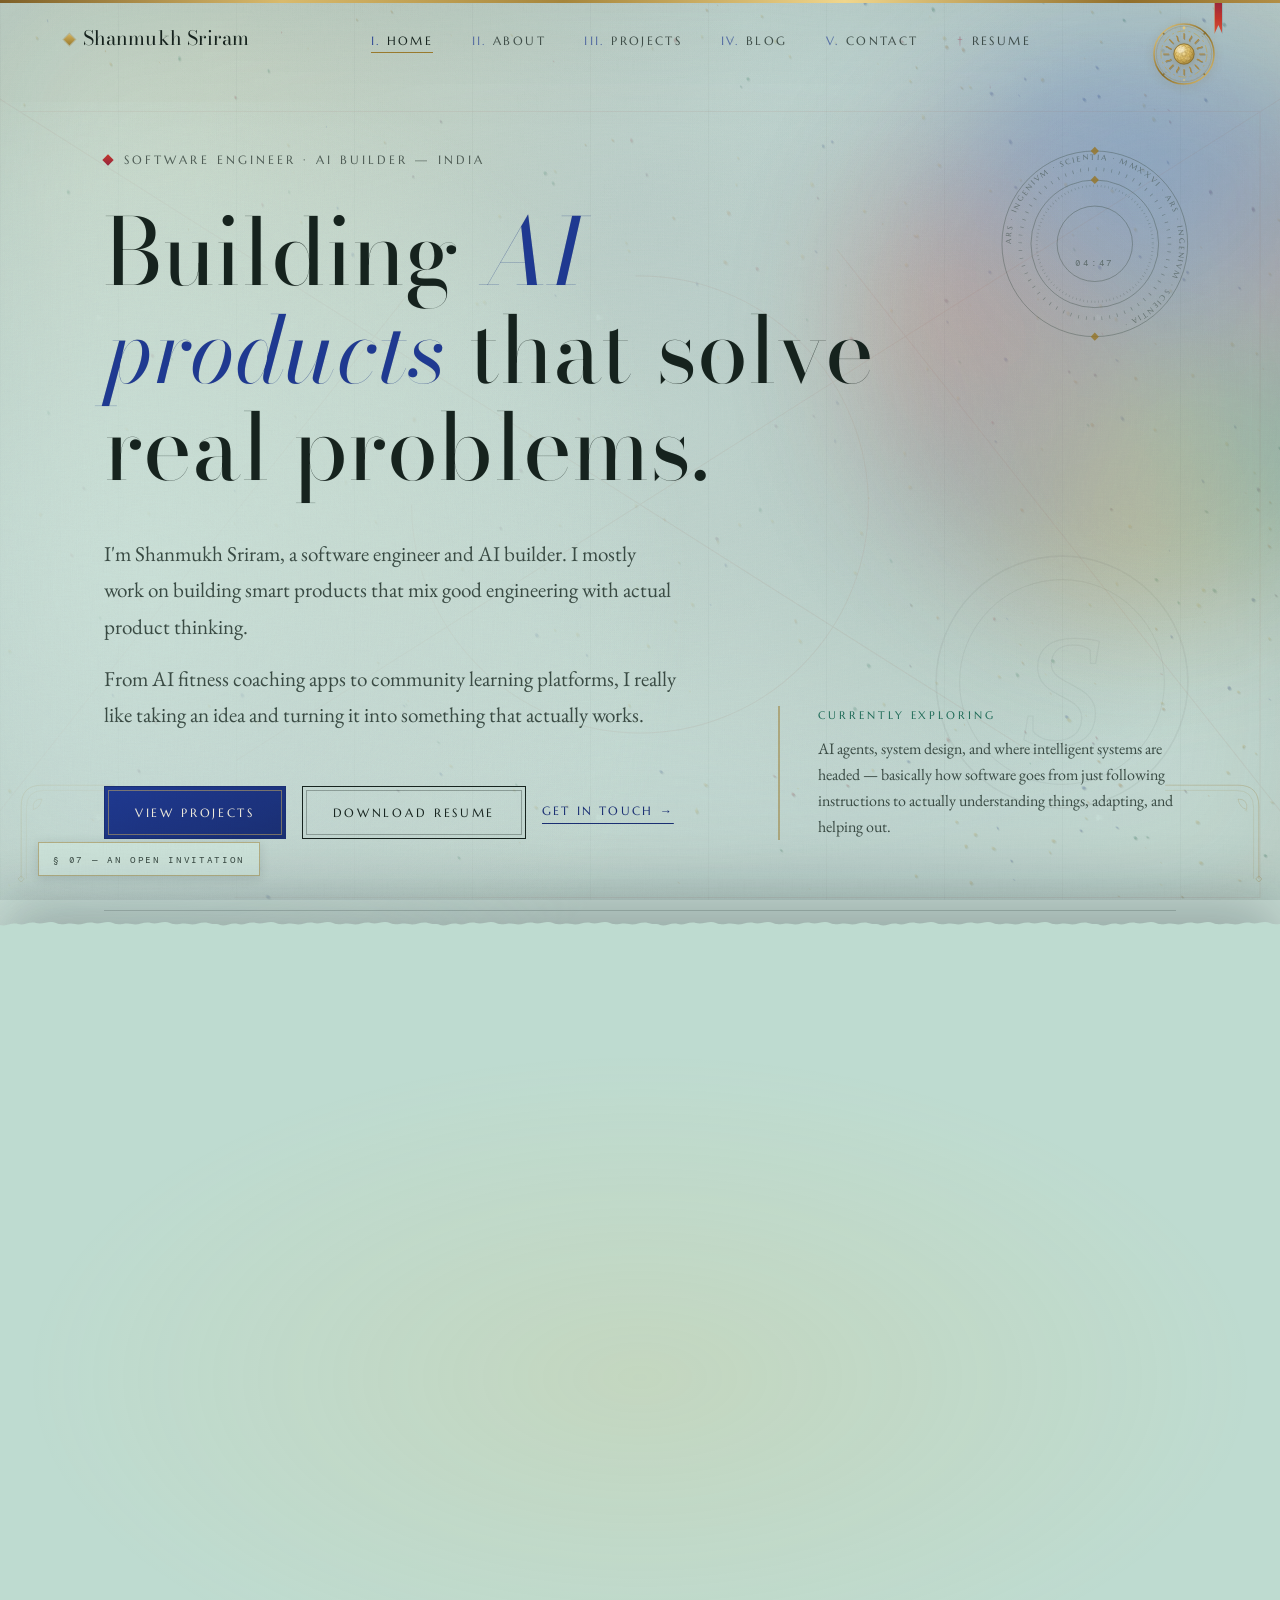
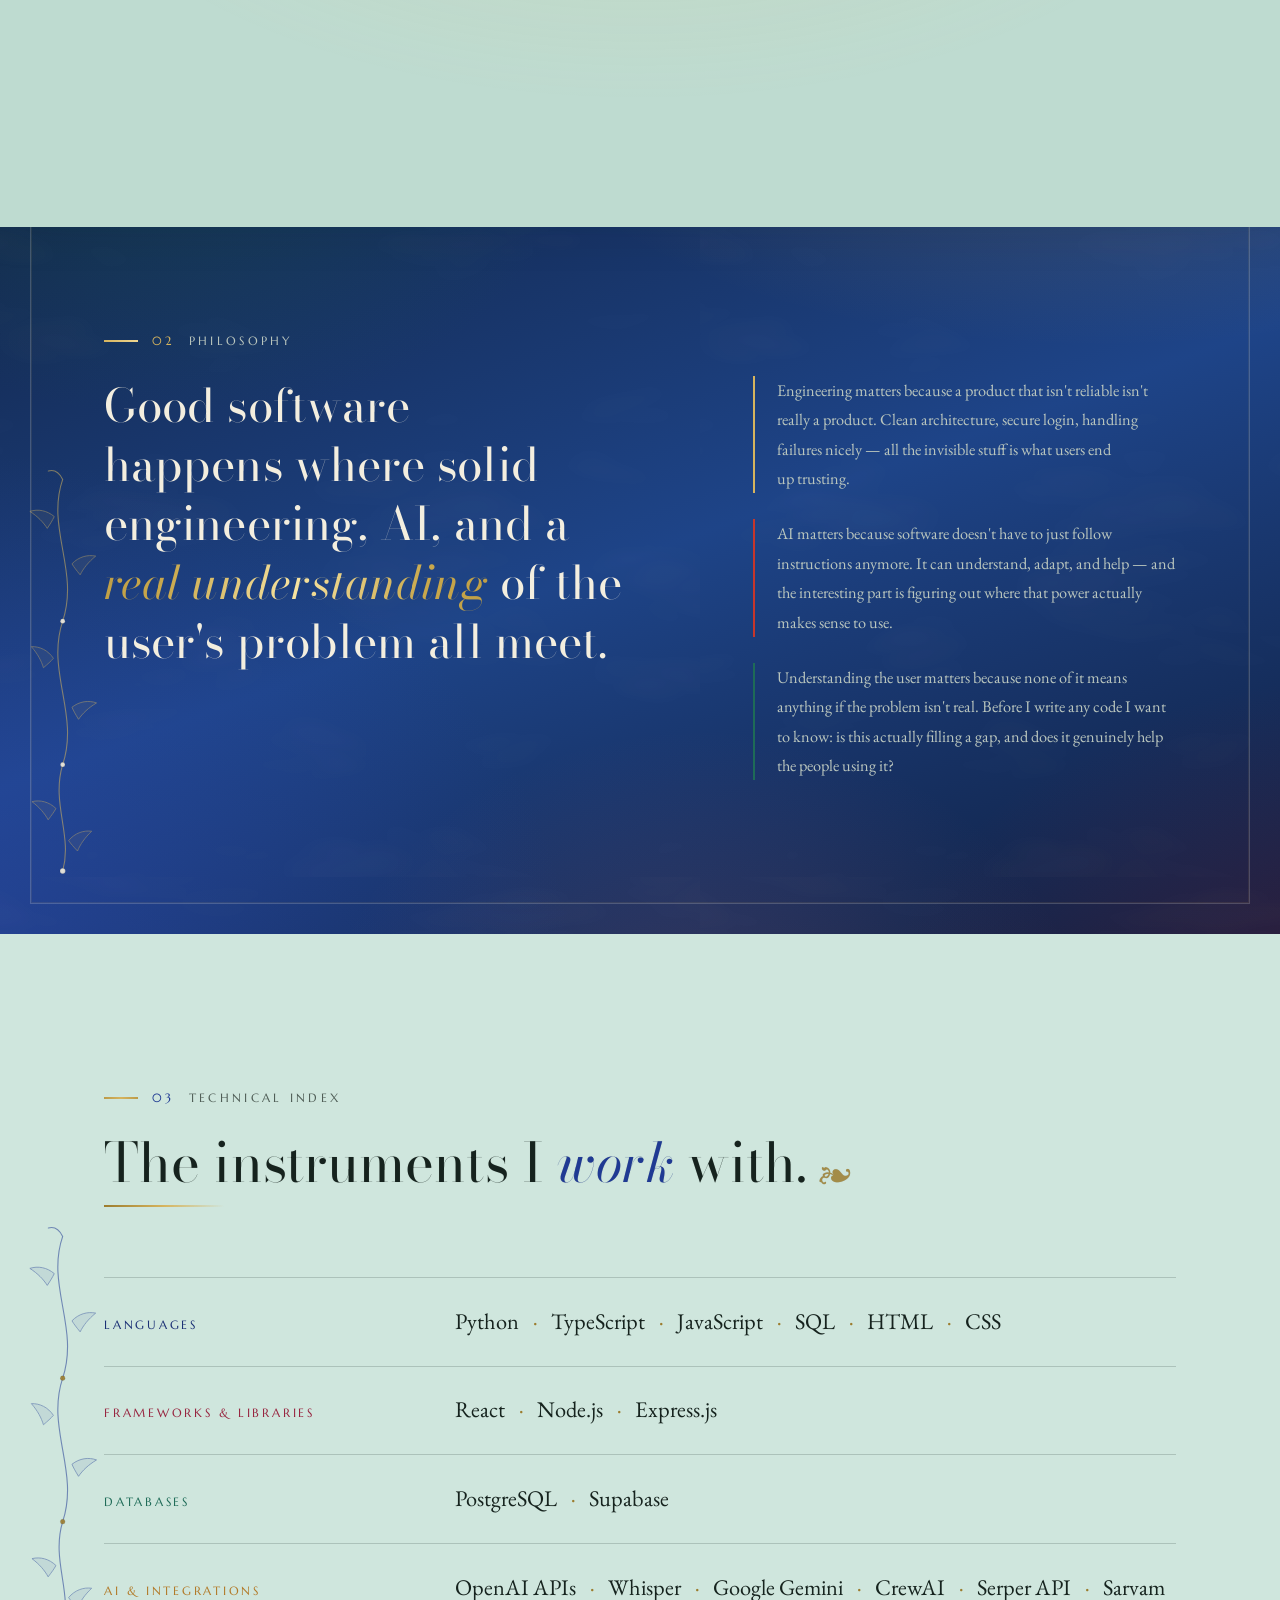
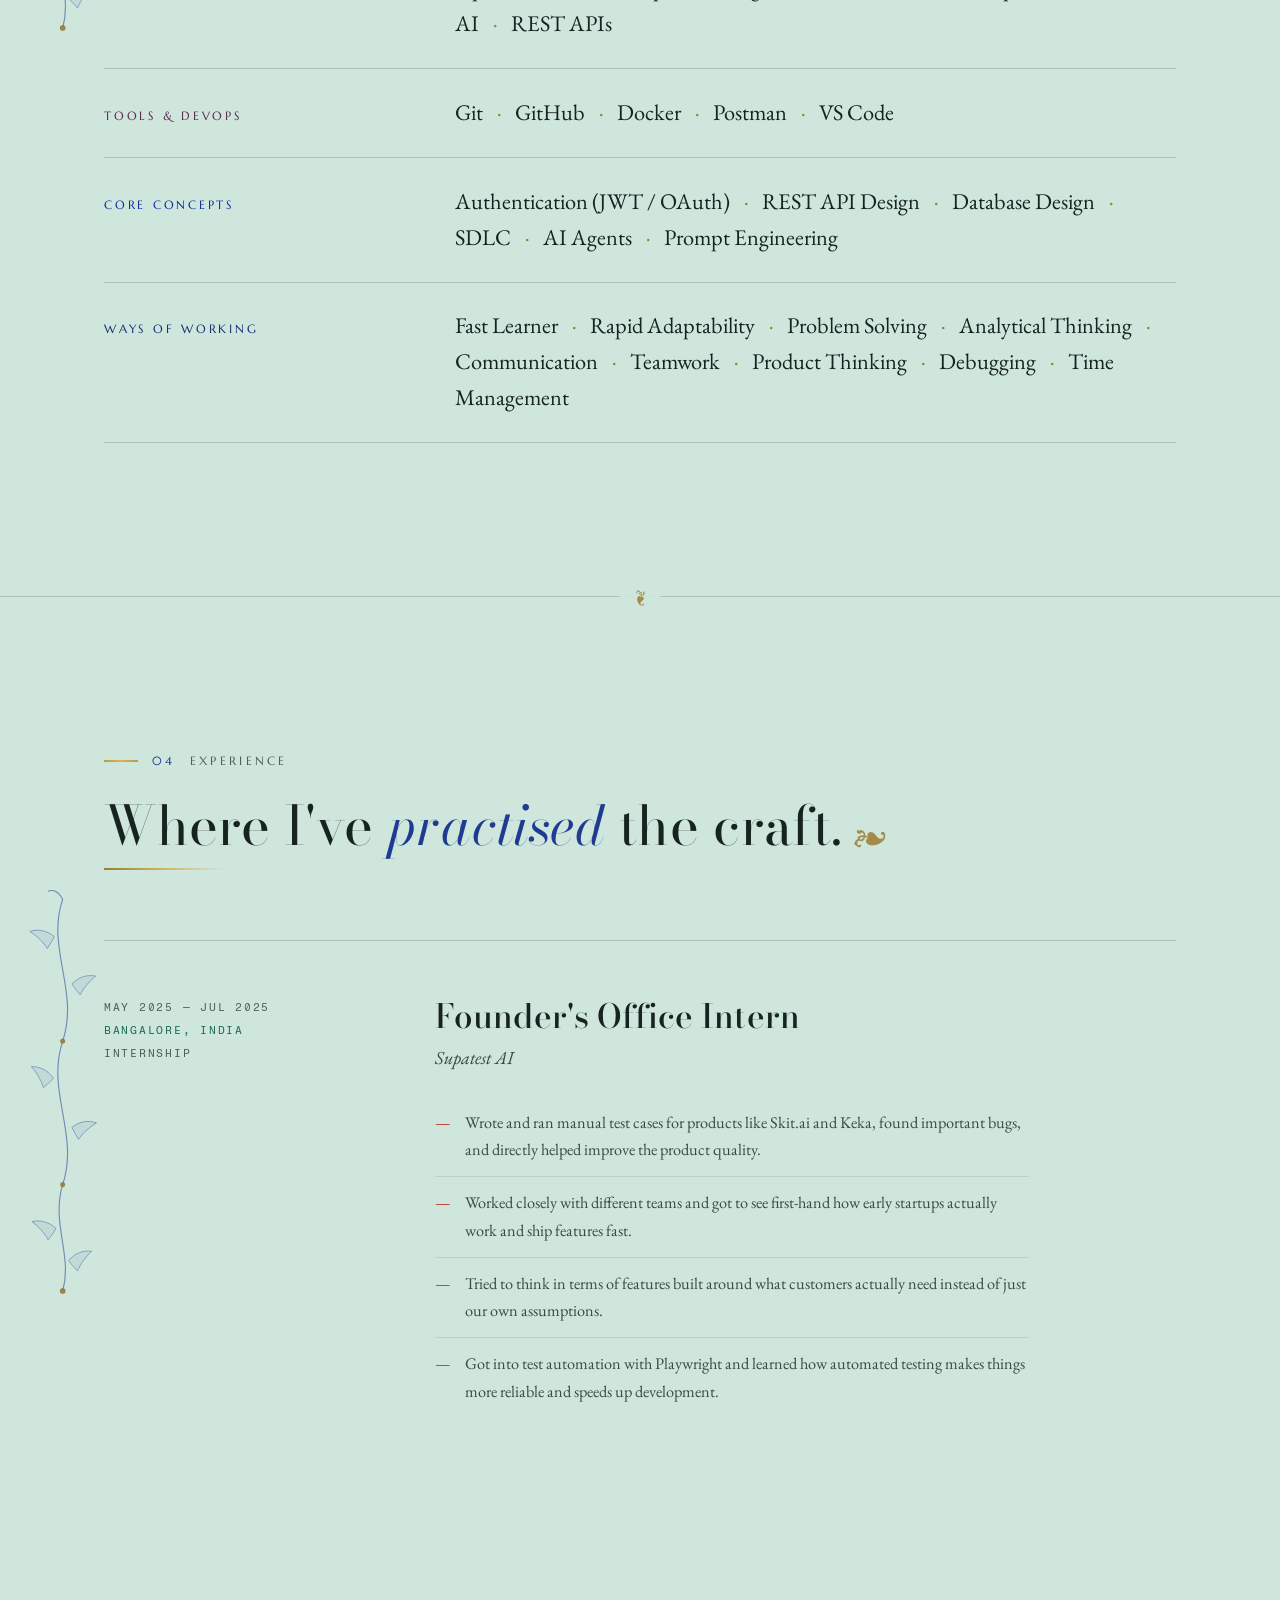
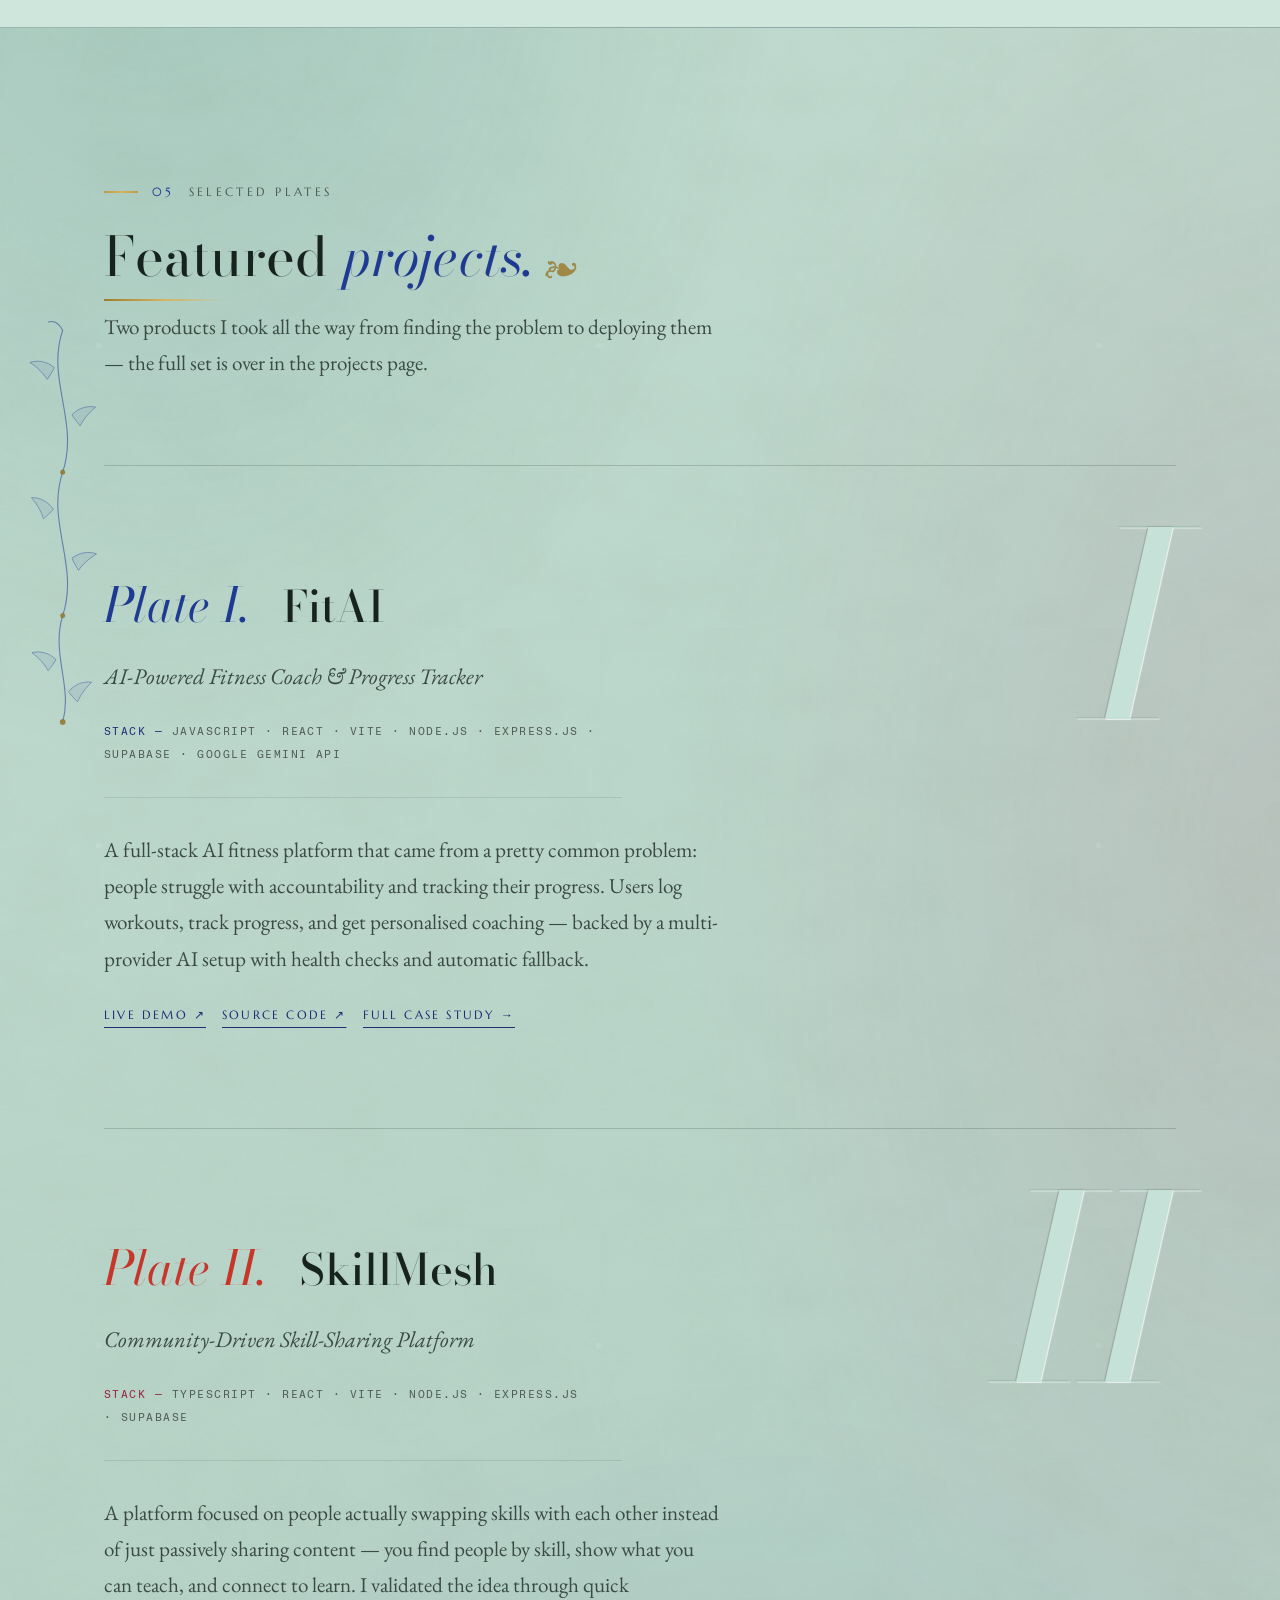
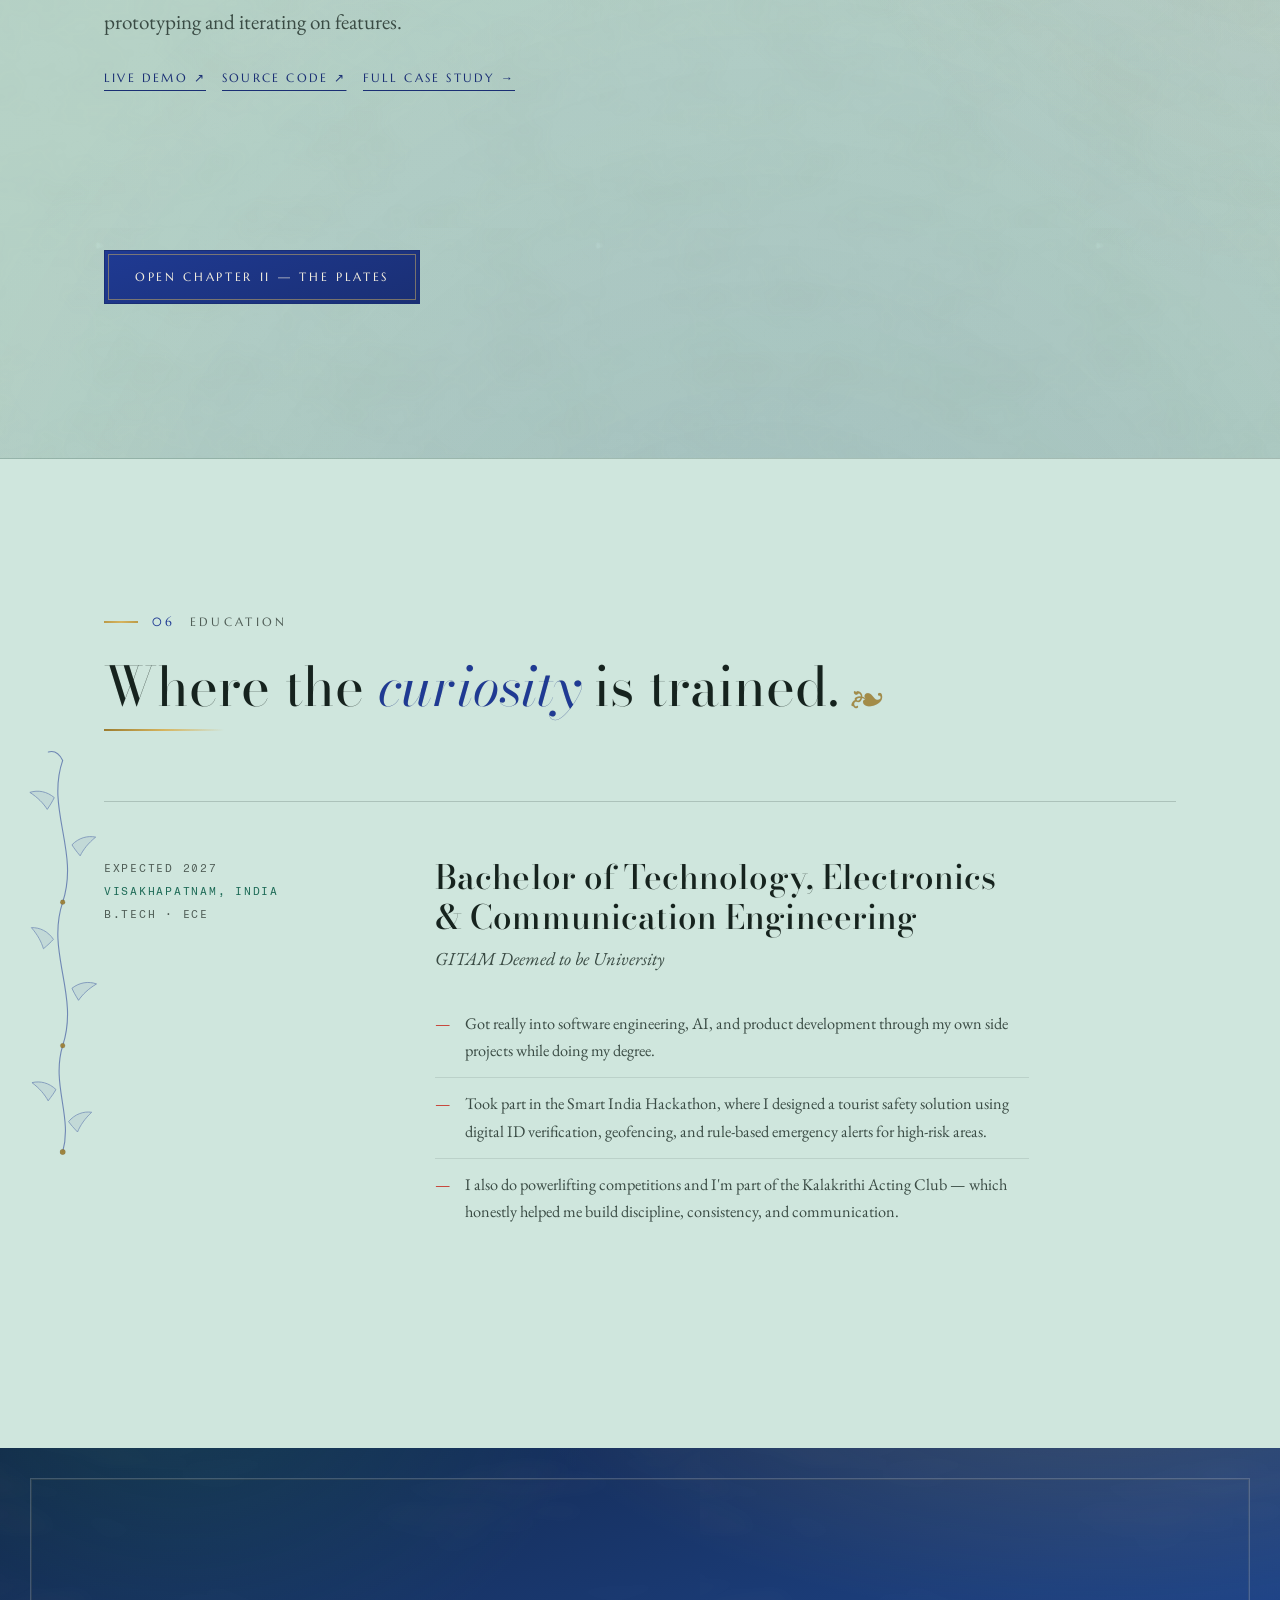
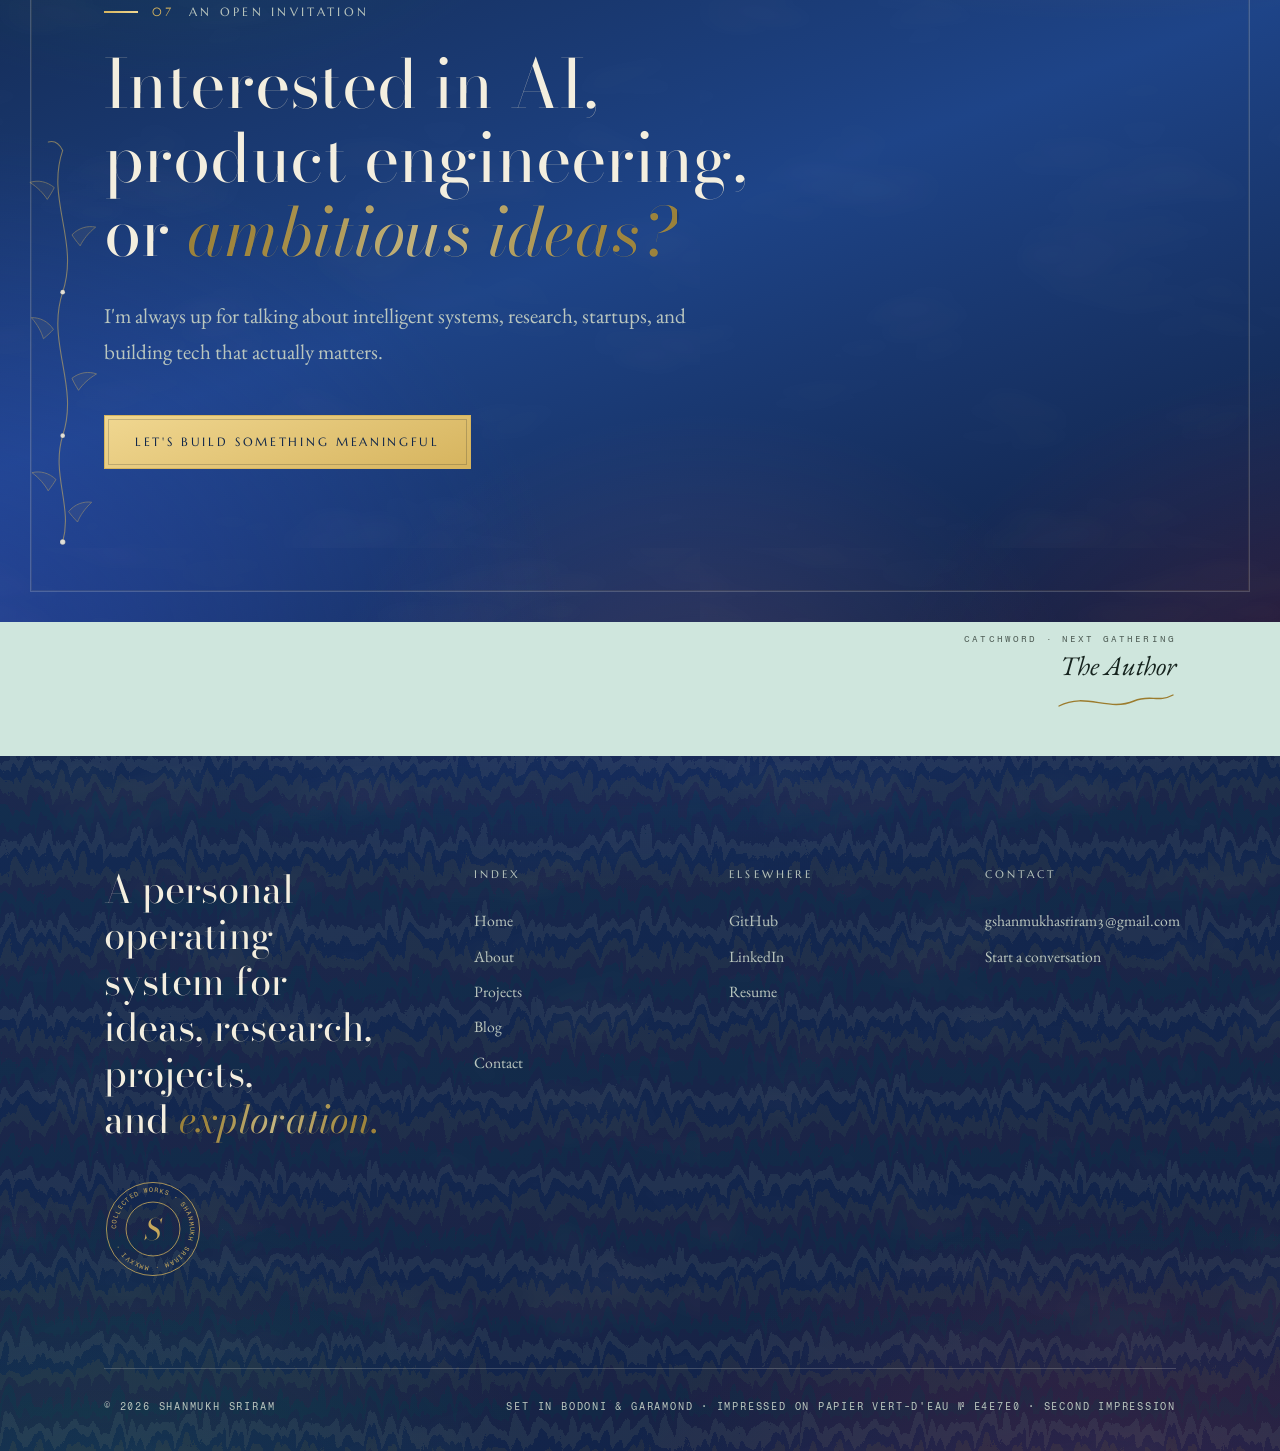
==== commit cd464720: "perf: optimise mobile rendering and scrolling The hand-held edition kept the desk edition's whole wo" ====
--- a/portfolio/index.html
+++ b/portfolio/index.html
@@ -7,8 +7,16 @@
 <title>Shanmukh Sriram — Software Engineer &amp; AI Builder</title>
 <meta name="theme-color" content="#CFE6DD">
 <link rel="icon" href="data:image/svg+xml,%3Csvg xmlns='http://www.w3.org/2000/svg' viewBox='0 0 64 64'%3E%3Crect width='64' height='64' fill='%23CFE6DD'/%3E%3Ccircle cx='32' cy='32' r='26' fill='none' stroke='%239C7C2E' stroke-width='2'/%3E%3Ccircle cx='32' cy='32' r='20' fill='none' stroke='%23C6362B' stroke-width='1'/%3E%3Ctext x='32' y='43' font-family='Georgia,serif' font-style='italic' font-size='32' text-anchor='middle' fill='%231F3A93'%3ES%3C/text%3E%3C/svg%3E">
-<link rel="preconnect" href="https://fonts.googleapis.com">
-<link rel="preconnect" href="https://fonts.gstatic.com" crossorigin>
+<script>
+/* The reader's chosen light, settled before the first paint. Deciding it
+   from the page script meant the phone laid the whole volume out in
+   daylight, painted it, and then restyled every element to night: a
+   second full style-and-paint pass on the critical path of every load. */
+(function(){try{var t=localStorage.getItem('sk-theme');
+document.documentElement.setAttribute('data-theme',
+  t || (matchMedia('(prefers-color-scheme: dark)').matches ? 'dark' : 'light'));
+}catch(e){}})();
+</script>
 <link rel="stylesheet" href="css/style.css">
 </head>
 <body>
@@ -327,6 +335,6 @@
   </div>
 </footer>
 
-<script src="js/main.js"></script>
+<script src="js/main.js" defer></script>
 </body>
 </html>
--- a/portfolio/css/style.css
+++ b/portfolio/css/style.css
@@ -764,6 +764,47 @@
 }
 .folio-links{ display:flex; flex-direction:column; gap:14px; align-items:flex-start; }
 
+/* ---- How to use it — a short recipe card, numbered in the plate's own
+   pigment, commands set in type as they'd be typed ---------------------- */
+.howto{
+  margin-top:44px; padding-top:36px; max-width:76ch;
+  border-top:1px solid var(--line);
+}
+.howto h5{
+  font-family:var(--f-caps); font-size:.7rem; font-weight:400;
+  letter-spacing:.26em; text-transform:uppercase; color:var(--ink-faint);
+  margin-bottom:26px;
+}
+.howto-list{ counter-reset:howto; list-style:none; display:grid; gap:20px; }
+.howto-list li{
+  counter-increment:howto; position:relative;
+  padding-left:38px; min-height:26px;
+}
+.howto-list li::before{
+  content:counter(howto);
+  position:absolute; left:0; top:0;
+  width:24px; height:24px;
+  display:flex; align-items:center; justify-content:center;
+  font-family:var(--f-mono); font-size:.72rem;
+  color:var(--pig, var(--lapis));
+  border:1px solid currentColor; border-radius:50%;
+}
+.howto-list p{ margin-bottom:9px; color:var(--ink-soft); font-size:1rem; line-height:1.6; }
+.howto-list code{
+  display:inline-block;
+  font-family:var(--f-mono); font-size:.86rem;
+  color:var(--ink);
+  background:var(--line-soft);
+  border:1px solid var(--line);
+  border-radius:3px;
+  padding:6px 11px;
+  margin:3px 8px 0 0;
+}
+.howto-note{
+  display:inline-block; margin-top:6px;
+  font-size:.86rem; font-style:italic; color:var(--ink-faint);
+}
+
 /* =========================================================================
    BLOG — fields of inquiry, each essay its own pigment
    ========================================================================= */
@@ -1782,10 +1823,81 @@
   [data-reveal]{ filter:none !important; }
   .hero::after, .section--deep::after{ display:none; }
   .hero-orn{ display:none; }
+  /* blend-modes on fixed full-screen layers force per-frame compositing
+     on phone GPUs — the grain keeps its look through plain opacity */
+  body::before{
+    mix-blend-mode:normal; opacity:.04;
+    background-image:url("data:image/svg+xml;utf8,<svg xmlns='http://www.w3.org/2000/svg' width='300' height='300'><filter id='n'><feTurbulence type='fractalNoise' baseFrequency='0.7' numOctaves='2' stitchTiles='stitch'/><feColorMatrix type='saturate' values='0'/></filter><rect width='300' height='300' filter='url(%23n)'/></svg>");
+    background-size:300px 300px;
+  }
+  /* the vignette's huge blurred inset shadow is repainted on scroll —
+     phones read the same atmosphere from the veil gradient alone */
+  .field-veil, html[data-theme='dark'] .field-veil{ box-shadow:none; }
+  /* infinite repaint animations rest on the hand-held edition */
+  body::after{ animation:none; }
+  .plate::after{ animation:none; box-shadow:inset 0 0 0 1px rgba(214,180,94,.16); }
+  .hero-kicker .pulse{ animation:none; }
+  .press-stamp .stamp-ring{ animation:none; }
+  .orb-moon .moon-halo{ animation:none; }
+  .volvelle .vol-outer, .volvelle .vol-mid{ animation:none !important; }
+  /* The solar instrument sits in the fixed nav — the one element on screen
+     for the whole visit. Transforms on SVG groups are not composited, so
+     these three endless rotations repainted it behind every frame of every
+     scroll, for a crown that turns once in seventy seconds. The moon's
+     halo was already stilled here; the sun keeps it company. */
+  .theme-orb .sun-rays,
+  .theme-orb .sun-corona,
+  .theme-orb .sun-orbit{ animation:none; }
+  .orb-moon .moon-stars circle{ animation:none; opacity:.7; }
+  /* the ribbon's growth is confined to itself, so the phone never widens
+     the reflow beyond an 8px strip */
+  .bookmark-ribbon{ contain:strict; }
+}
+/* the scrolled nav trades backdrop sampling for a settled solid tone */
+@media (max-width: 700px){
+  .site-nav.is-scrolled{ backdrop-filter:none; background:rgba(207,230,221,.95); }
+  html[data-theme='dark'] .site-nav.is-scrolled{ backdrop-filter:none; background:rgba(13,24,38,.95); }
+}
+
+/* ---- One layer per pixel ------------------------------------------------
+   Phone GPUs are fill-rate bound: stacked full-screen fixed layers mean
+   every pixel is drawn many times per scrolled frame. On phones the
+   decorative fixed sheets retire entirely — the painting and the central
+   veil alone carry the atmosphere — and nothing stays promoted to its
+   own GPU layer between animations.                                       */
+@media (max-width: 700px){
+  body::before, .field-veil::before, .field-veil::after{ display:none; }
+  /* the header bloom trades its live 70px blur for a settled wash */
+  .page-header::before{
+    filter:none;
+    background:radial-gradient(60% 60% at 55% 40%,
+      rgba(31,58,147,.14), rgba(178,122,40,.07) 52%, transparent 78%);
+  }
+  /* reveals become pure fades: no transform, no permanent layer promotion */
+  [data-reveal]{
+    transform:none !important;
+    will-change:auto !important;
+    transition:opacity .45s var(--ease) !important;
+  }
+  [data-reveal="ink"]{ clip-path:none !important; }
+  /* long chapters render only what approaches the eye */
+  .folio, .essay, .prose, .dossier{
+    content-visibility:auto;
+    contain-intrinsic-size:auto 720px;
+  }
+  .bookmark-ribbon{ box-shadow:none; }
 }
 @media (max-width: 900px){
   /* fixed-attachment gradients are a known phone scroll-jank source */
   body, html[data-theme='dark'] body{ background-attachment:scroll; }
+}
+/* The nav is fixed and always on screen, so a backdrop-filter on it makes
+   the phone re-sample and re-blur the region behind it on every scrolled
+   frame. The rule above used to reach phones too and, sitting later in the
+   sheet, quietly overrode the settled tone set for them at 700px — the
+   most expensive effect in the stylesheet, reinstated by cascade order.
+   It now stops where the small tablet stops. */
+@media (min-width: 701px) and (max-width: 900px){
   .site-nav.is-scrolled,
   html[data-theme='dark'] .site-nav.is-scrolled{ backdrop-filter:blur(8px); }
 }
@@ -1816,6 +1928,29 @@
   }
   .wax-seal:hover, .wax-seal:active{ transform:rotate(-6deg) scale(.96); }
 }
+/* ---- The hand, at any width --------------------------------------------
+   A large phone or a small tablet sits above the 700px cascade but still
+   carries a phone's GPU, memory and thermal budget. Gathered here is what
+   is pure overhead rather than look — compositor layers held open for
+   animations that have already finished, and chapters rasterised long
+   before they approach the screen. A desk never matches this block, so the
+   desk edition is untouched.                                              */
+@media (hover: none) and (max-width: 1024px){
+  /* will-change keeps a live GPU layer per element for the whole visit;
+     the reveal needs one for a second. Browsers promote on demand — the
+     hint only pays for itself when the property is about to change. */
+  [data-reveal]{ will-change:auto; }
+  #opening{ will-change:auto; }
+  /* transitioning a blur over large blocks is the costliest reveal there
+     is, and the hand-held edition already reads without it below 700px */
+  [data-reveal]{ filter:none; }
+  /* long chapters rasterise as they approach the eye, not all at once */
+  .folio, .essay, .prose, .dossier{
+    content-visibility:auto;
+    contain-intrinsic-size:auto 720px;
+  }
+}
+
 /* ---- Touch control — every tap answers like a pressed object ----------- */
 @media (hover: none){
   a, button{ -webkit-tap-highlight-color:rgba(156,124,46,.18); }
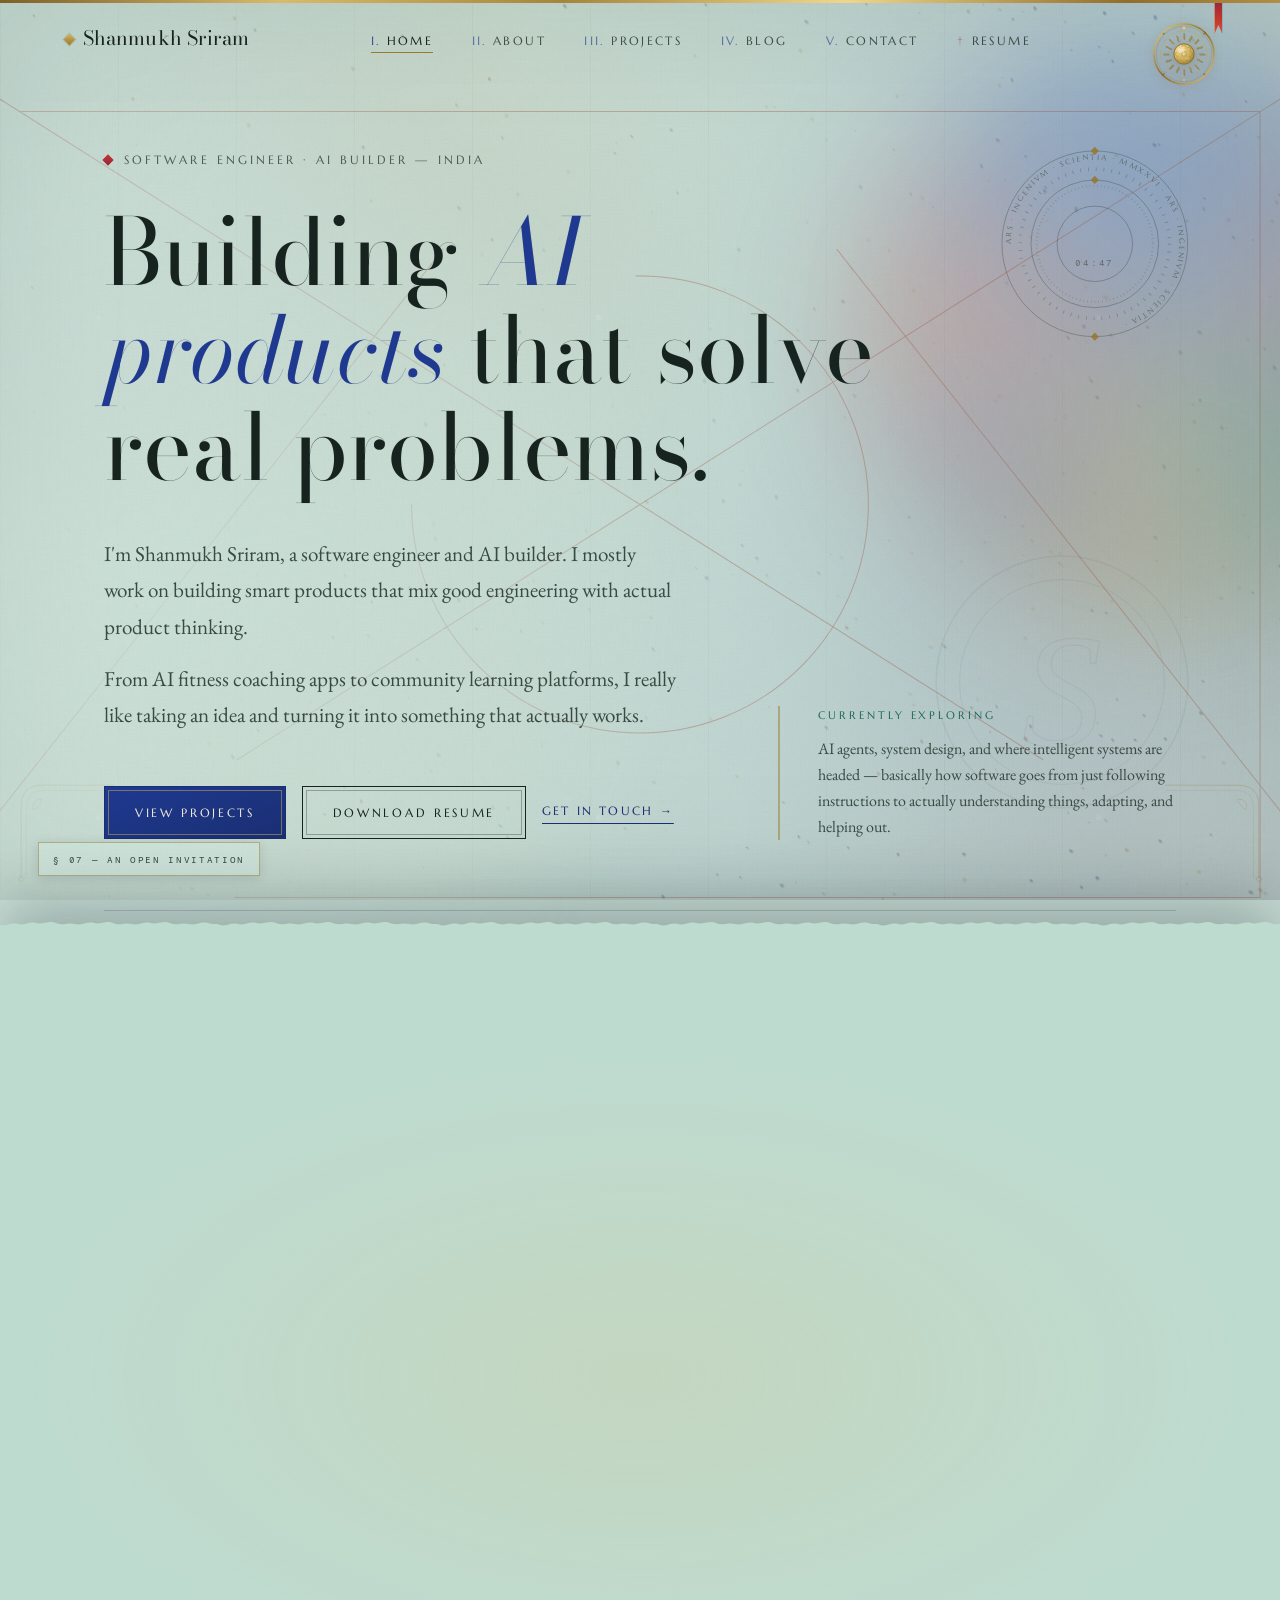
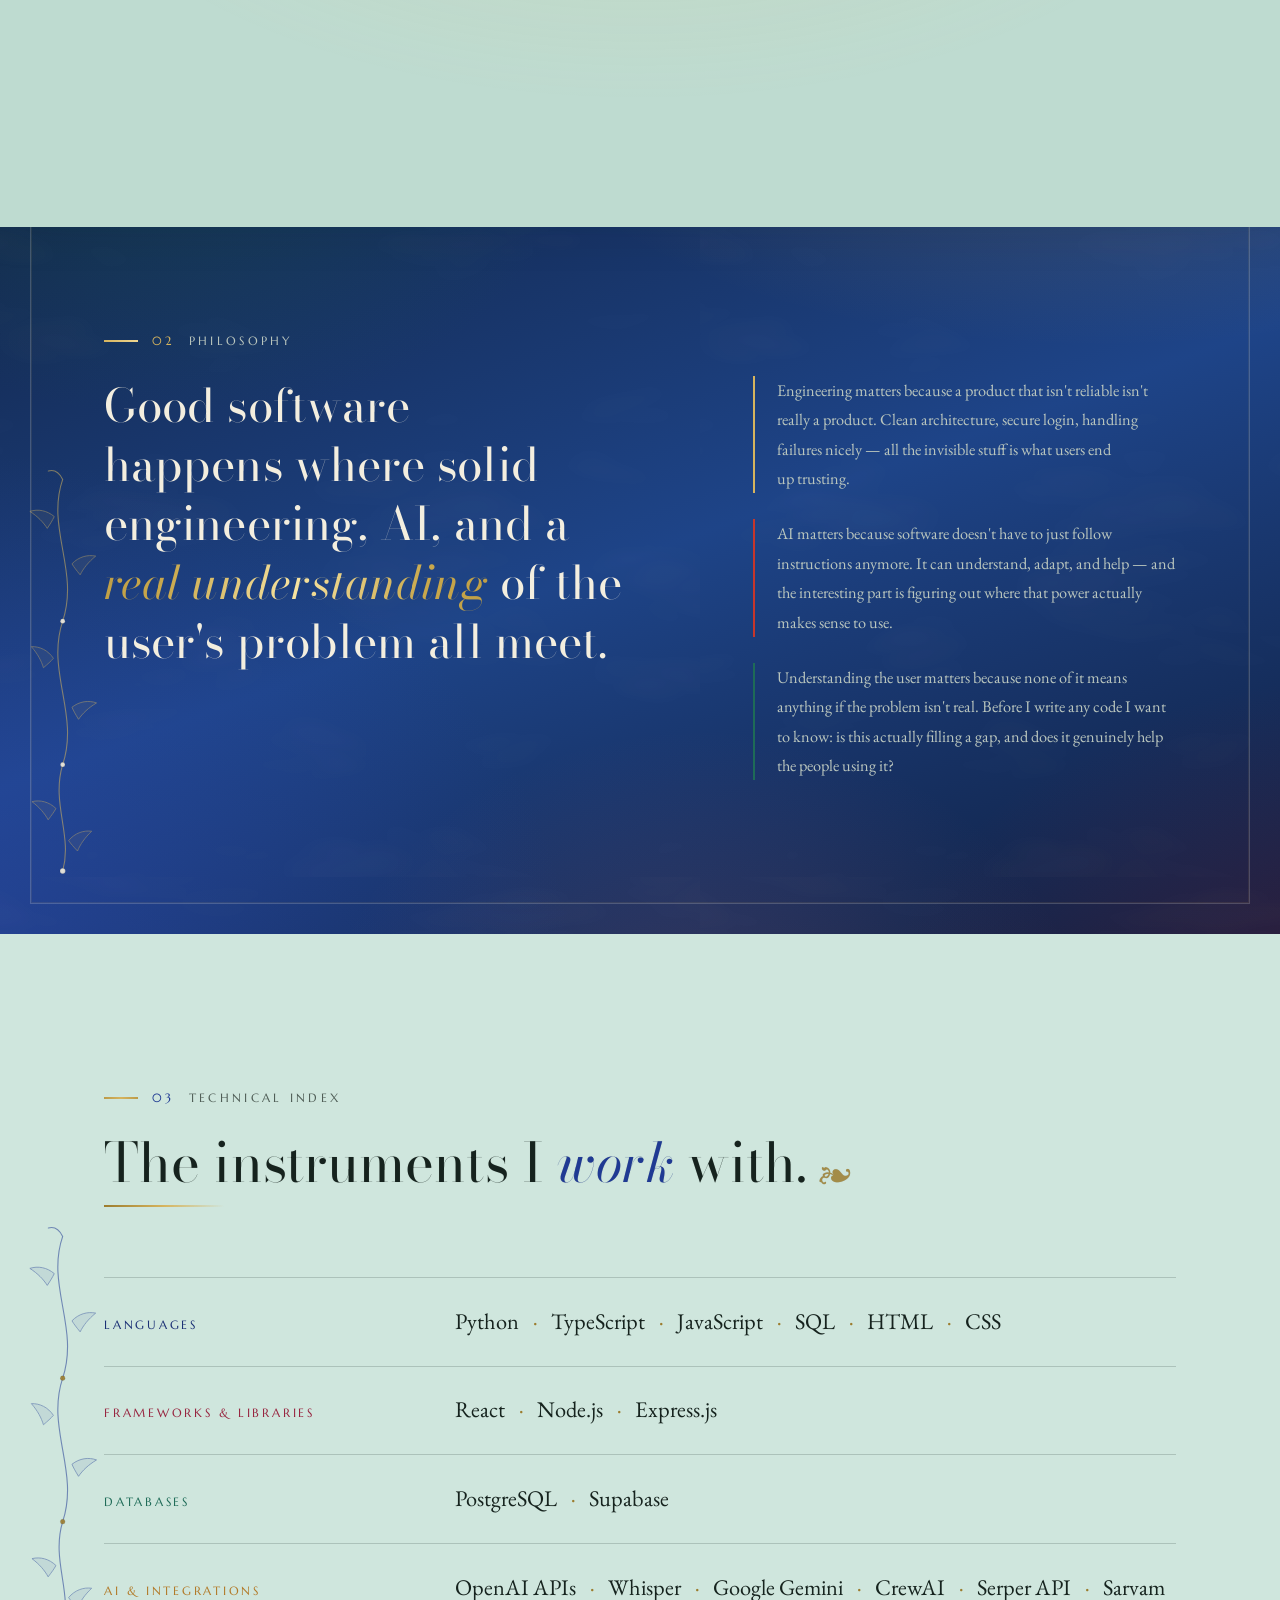
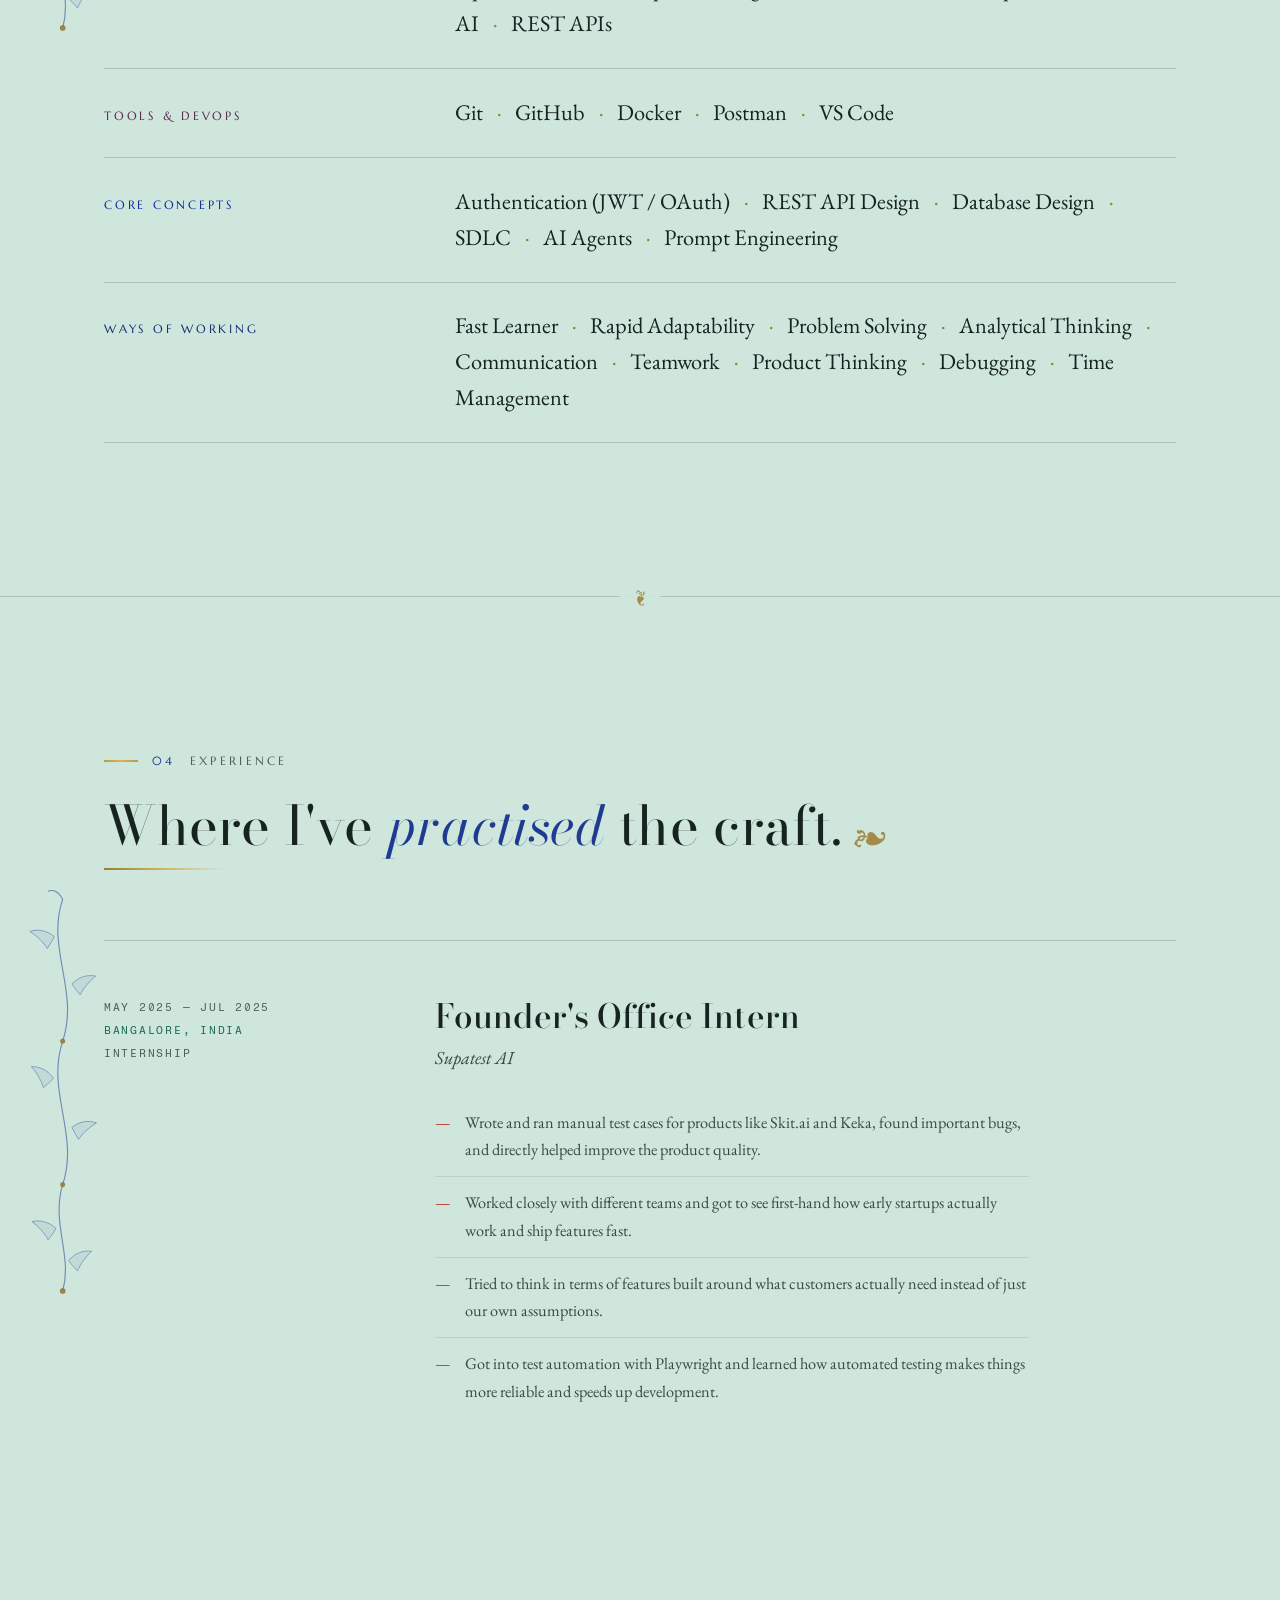
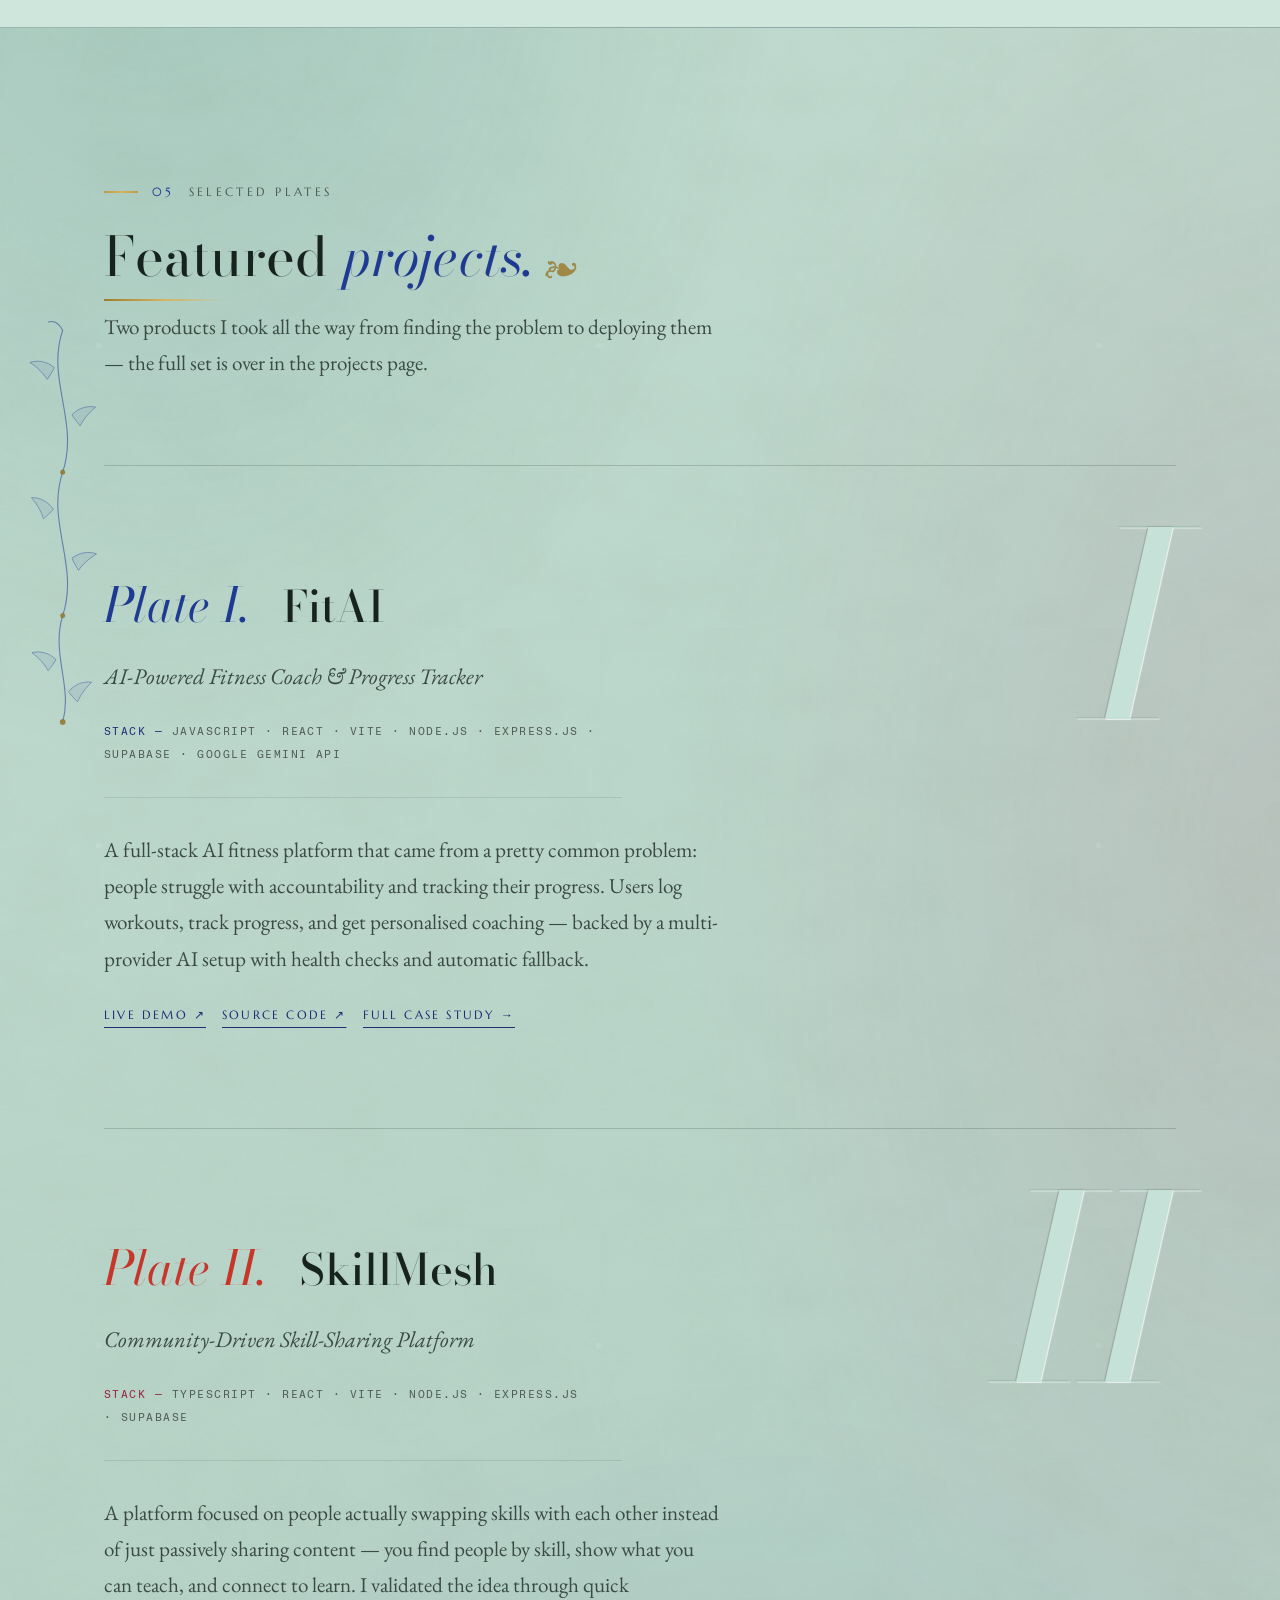
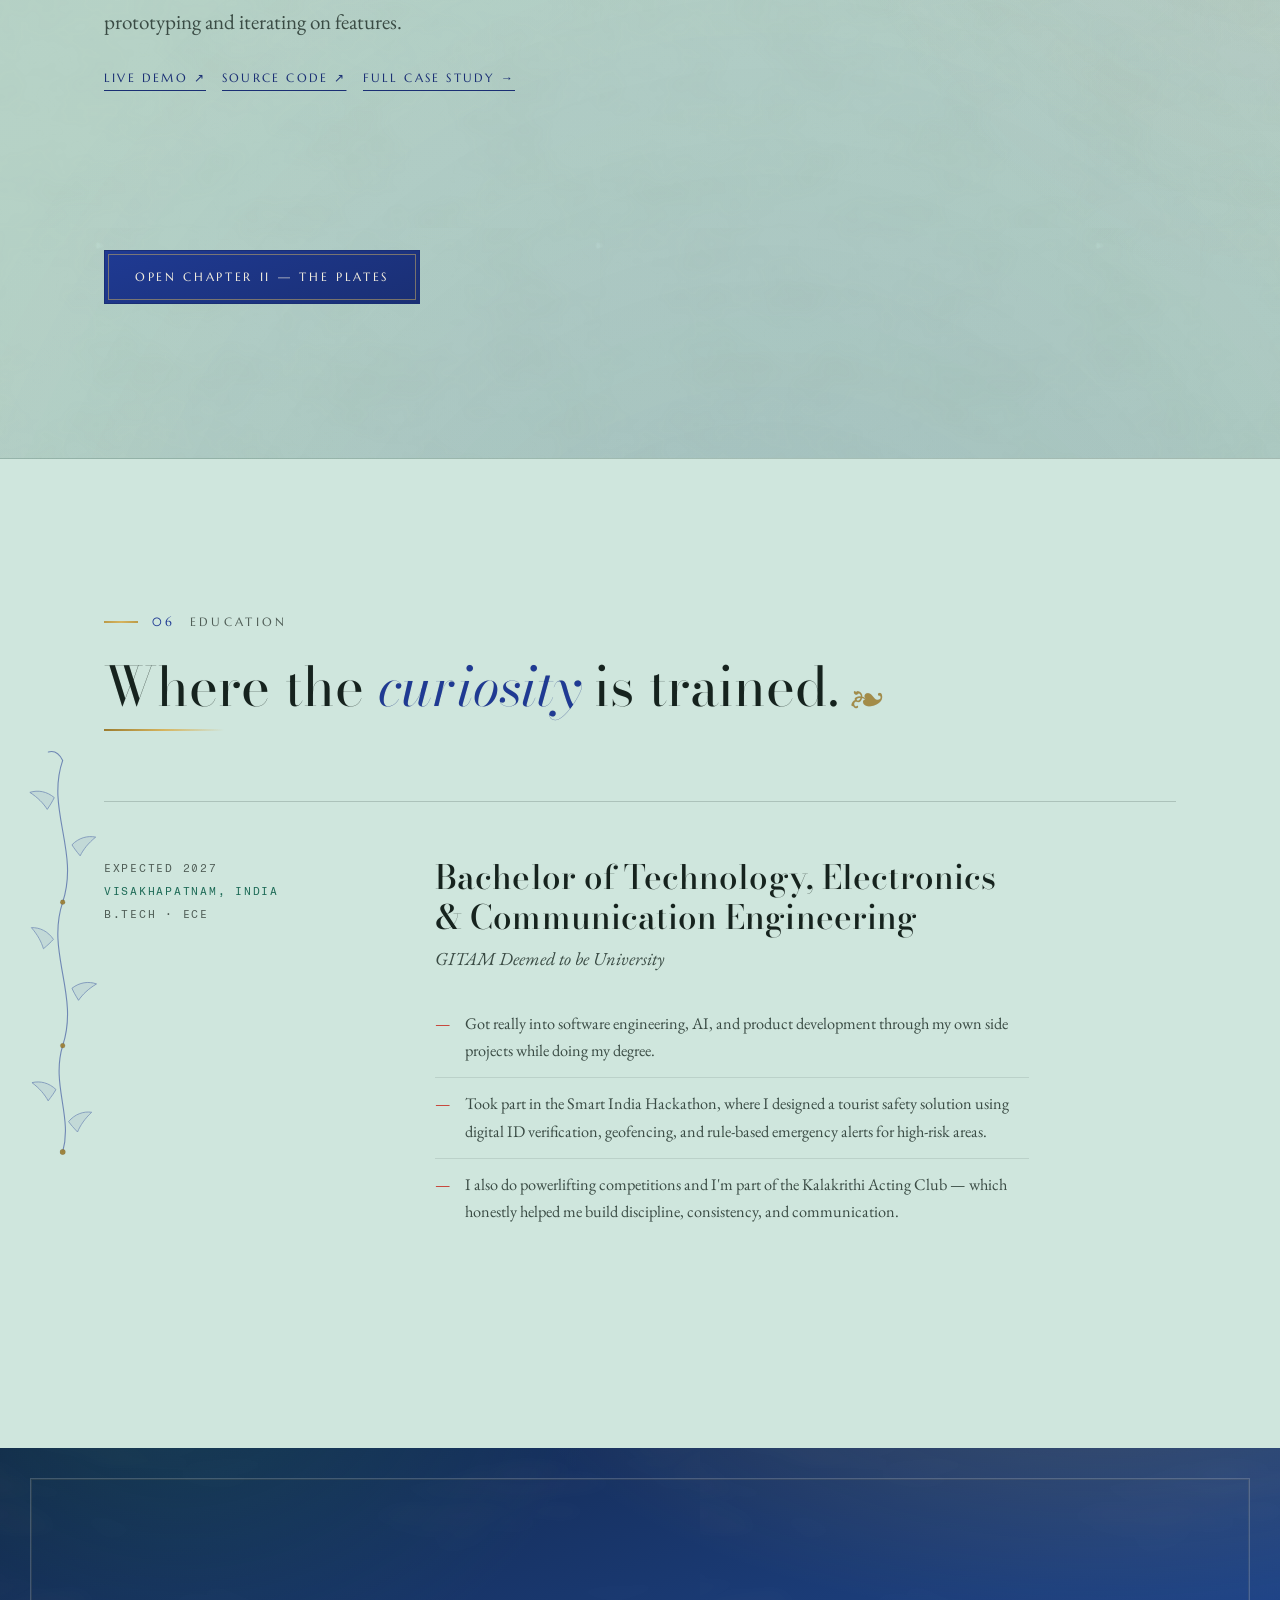
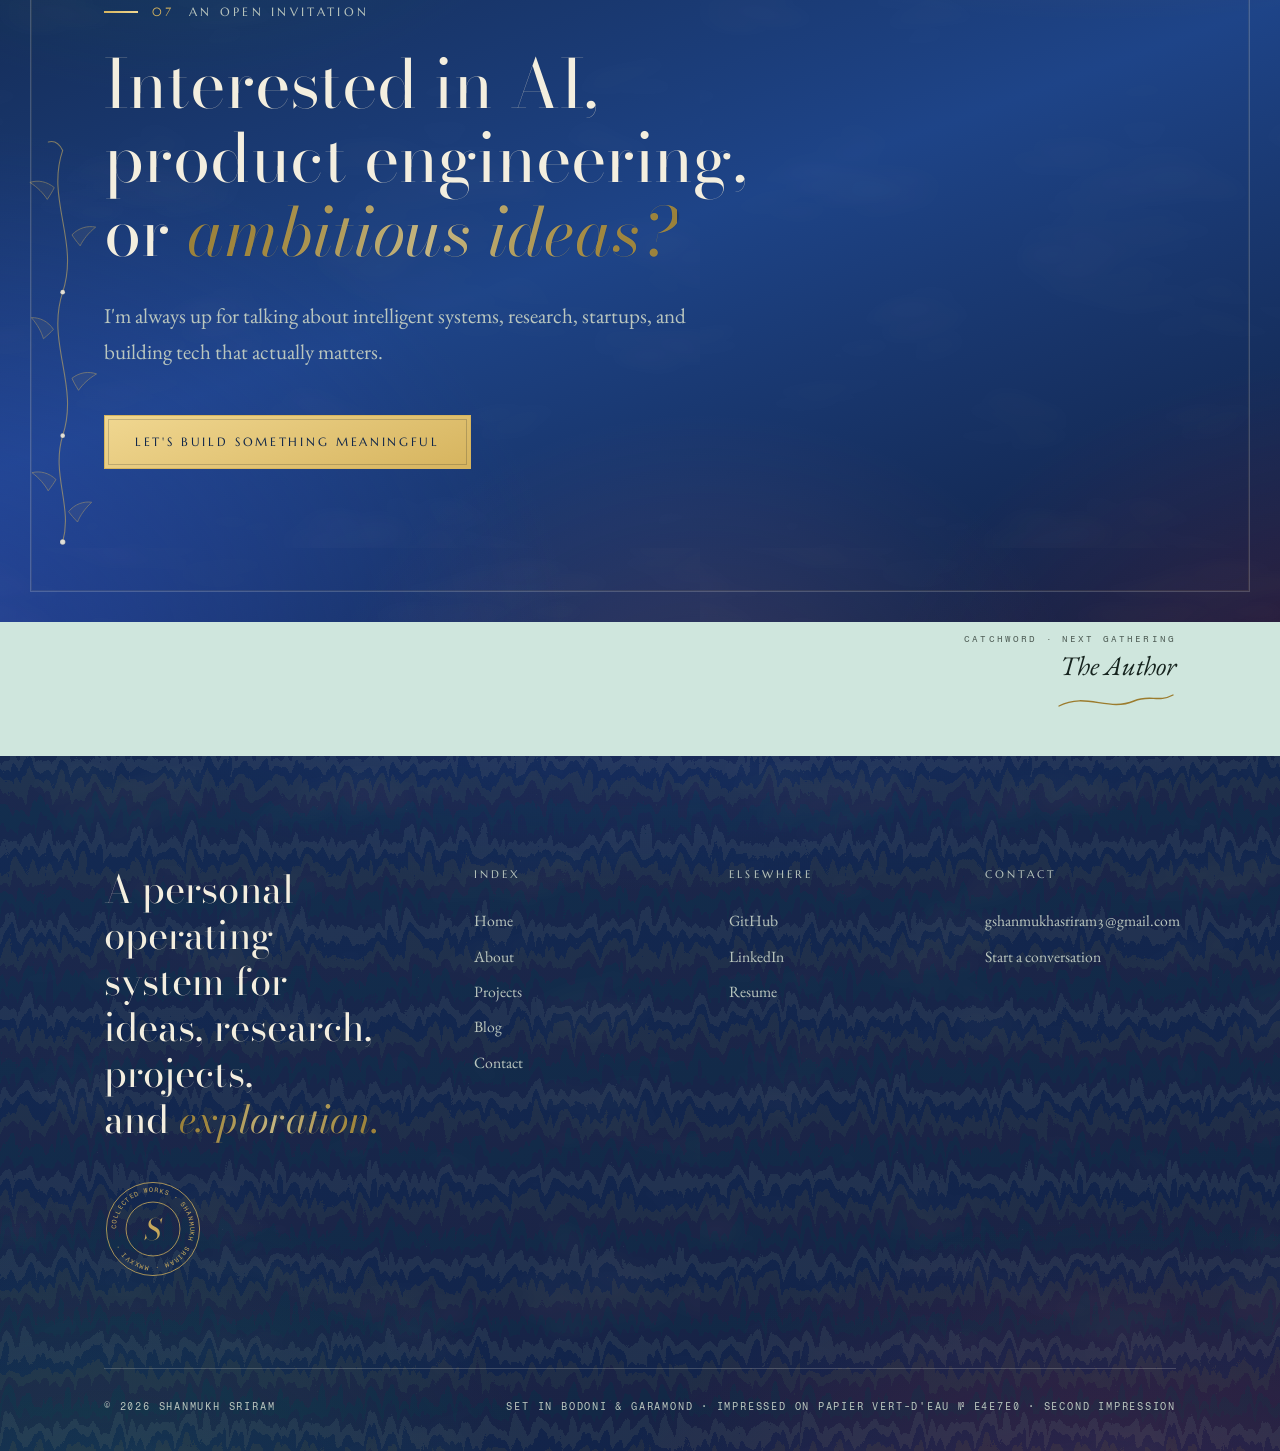
==== commit 6ff5592f: "fix: the type was loading behind three round trips, and I had made it worse Correcting my own mistak" ====
--- a/portfolio/index.html
+++ b/portfolio/index.html
@@ -17,6 +17,13 @@
   t || (matchMedia('(prefers-color-scheme: dark)').matches ? 'dark' : 'light'));
 }catch(e){}})();
 </script>
+<!-- The type, requested in the head so the preload scanner opens it in the
+     first parse rather than after style.css has been fetched and parsed.
+     Both origins are pre-connected: the handshakes then happen off the
+     critical path instead of cold, in front of the font files. -->
+<link rel="preconnect" href="https://fonts.googleapis.com">
+<link rel="preconnect" href="https://fonts.gstatic.com" crossorigin>
+<link rel="stylesheet" href="https://fonts.googleapis.com/css2?family=Bodoni+Moda:ital,opsz,wght@0,6..96,400..700;1,6..96,400..700&amp;family=EB+Garamond:ital,wght@0,400..700;1,400..700&amp;family=Fragment+Mono:ital@0;1&amp;family=Marcellus&amp;display=swap">
 <link rel="stylesheet" href="css/style.css">
 </head>
 <body>
--- a/portfolio/css/style.css
+++ b/portfolio/css/style.css
@@ -6,7 +6,13 @@
    Colours are orchestrated, not scattered: each plate takes its own pigment.
    ========================================================================= */
 
-@import url('https://fonts.googleapis.com/css2?family=Bodoni+Moda:ital,opsz,wght@0,6..96,400..700;1,6..96,400..700&family=EB+Garamond:ital,wght@0,400..700;1,400..700&family=Fragment+Mono:ital@0;1&family=Marcellus&display=swap');
+/* The four families are requested from the document head, not from here.
+   An @import cannot begin until this stylesheet has been fetched and parsed,
+   which put the type behind three strictly serialised round trips: this file,
+   then the font stylesheet, then the font files themselves. In the head the
+   preload scanner sees the request in the first parse of the HTML and opens it
+   alongside this file, and the two origins are pre-connected before either is
+   needed. Same type, one whole round trip earlier. */
 
 :root{
   /* ---- Ground — eau-de-nil daylight (rare celadon; no beige/grey/white) */
@@ -1852,6 +1858,48 @@
   /* the ribbon's growth is confined to itself, so the phone never widens
      the reflow beyond an 8px strip */
   .bookmark-ribbon{ contain:strict; }
+  /* The turning leaf is a full-screen sheet carrying a radial gradient and
+     a 60px blurred shadow. Parked off the bottom by a transform it is
+     still a live composited layer — rasterised and held in GPU memory for
+     the whole visit, on every page — to serve an animation that lasts
+     460ms. Phones are fill-rate bound before they are anything else, so
+     it now exists only while the leaf is actually being turned. */
+  .page-leaf{ visibility:hidden; }
+  .page-leaf.is-covering{ visibility:visible; }
+
+  /* ---- A ground that was never once seen -------------------------------
+     The vellum wash is eight radial gradients, five of them sized in
+     percentages — so with the fixed attachment traded away for phones they
+     resolve against the whole document rather than the viewport, and the
+     largest becomes 507 x 14,812px. On the home page that is 4.4 million
+     pixels of gradient stack.
+
+     None of it is ever visible. The painted field above it is opaque —
+     every pixel alpha 255 — it covers the viewport exactly, and a negative
+     z-index child paints above its parent's background. So where the field
+     is present the wash simply goes; the paper colour beneath it stays, and
+     the page looks identical. Keyed to the field itself, never to width:
+     under reduced motion the field is never built and the wash is then the
+     only ground there is. */
+  html.has-field body,
+  html.has-field[data-theme='dark'] body{ background-image:none; }
+
+  /* ---- The volume opens and turns at the speed of a hand ---------------
+     The script shortens the two waits the reader actually feels — the
+     opening, and the leaf before each chapter. The durations here are
+     compressed to match, so both still play out in full rather than being
+     cut off partway. Same choreography, same order, less waiting. */
+  .page-leaf{ transition-duration:.2s; }
+  .page-leaf .leaf-label{ transition:opacity .12s .04s, transform .12s .04s; }
+  #opening{ transition-duration:.42s; }
+  #opening .op-seal{
+    transition:opacity .3s var(--ease), transform .34s var(--ease);
+  }
+  #opening .op-title{
+    transition:opacity .3s .04s var(--ease), transform .3s .04s var(--ease);
+  }
+  #opening .op-sub{ transition:opacity .3s .12s var(--ease); }
+  #opening .op-rule{ transition:width .38s .06s var(--ease); }
 }
 /* the scrolled nav trades backdrop sampling for a settled solid tone */
 @media (max-width: 700px){
@@ -1883,7 +1931,11 @@
   /* long chapters render only what approaches the eye */
   .folio, .essay, .prose, .dossier{
     content-visibility:auto;
-    contain-intrinsic-size:auto 720px;
+    /* measured: folio 833, essay 809-824, prose 820-821, dossier 793.
+       An estimate short by a hundred pixels a block understates the volume
+       by a screen or more, which is what makes the ribbon and the contents
+       links disagree with the page until everything has been visited. */
+    contain-intrinsic-size:auto 820px;
   }
   .bookmark-ribbon{ box-shadow:none; }
 }
@@ -1944,14 +1996,193 @@
   /* transitioning a blur over large blocks is the costliest reveal there
      is, and the hand-held edition already reads without it below 700px */
   [data-reveal]{ filter:none; }
+  /* In the hand the reveal is a fade and nothing else — as it already was
+     below 700px. It also has to be: the timeline animation below carries
+     opacity only, so a block left holding its 26px offset would never come
+     back to rest. */
+  [data-reveal]{ transform:none; }
+
+  /* ---- What is actually left: rasterising glyphs ------------------------
+     Everything that can be measured here is already cheap — full-document
+     layout 0.3ms, the ribbon's per-frame write below timer resolution, the
+     script a tenth of a millisecond. What remains is raster, and this volume
+     is thirteen screens of almost nothing but text.
+
+     `optimizeLegibility` asks for full kerning and ligature shaping on every
+     glyph, and it is the documented way to make a text-heavy page expensive
+     to paint on a phone. `auto` still kerns and still applies common
+     ligatures in any browser this site will meet — the same page, decided by
+     the engine rather than demanded of it. */
+  body{ text-rendering:auto; }
+
+  /* A 90px inset blur, drawn the full width and height of a plate — 900px on
+     one, 620px on another — is re-rastered for every tile of it that comes
+     into view. The hairline of caught light above is what reads as polish;
+     the pooled shadow beneath it costs the most and shows the least. The
+     veil's vignette was retired here for exactly this reason. */
+  html[data-theme='dark'] .plate{
+    box-shadow:inset 0 1px 0 rgba(214,226,245,.06);
+  }
   /* long chapters rasterise as they approach the eye, not all at once */
   .folio, .essay, .prose, .dossier{
     content-visibility:auto;
-    contain-intrinsic-size:auto 720px;
+    /* measured: folio 833, essay 809-824, prose 820-821, dossier 793.
+       An estimate short by a hundred pixels a block understates the volume
+       by a screen or more, which is what makes the ribbon and the contents
+       links disagree with the page until everything has been visited. */
+    contain-intrinsic-size:auto 820px;
   }
 }
 
+/* =========================================================================
+   THE SHEET REVEALS ITSELF — and so the long chapters can wait
+   The home page is one of each kind of section rather than a list of one
+   repeating kind, so the deferral written for the repeating components
+   (.folio, .essay, .prose, .dossier) caught only 29% of it — leaving 9.6
+   screens to lay out and paint against 2.9 on every page that scrolls
+   smoothly. The section-level blocks are what is left, and they are full of
+   revealed children.
+
+   Those two facts are one problem. An IntersectionObserver never fires for
+   an element inside a subtree the browser has skipped, so deferring these
+   sections while the fades depended on an observer would have left their
+   contents invisible. Handing the fades to a view() timeline removes the
+   dependency: the animation is declarative, computed from the element's own
+   position, and correct the moment a skipped subtree is rendered.
+
+   So the two ship together, inside one @supports. Where a scroll timeline
+   is unavailable, neither applies and the observer keeps its job exactly as
+   before. The matching test in the script must not drift from this one.
+   ========================================================================= */
+@supports (animation-timeline: view()){
+  @media (hover: none) and (max-width: 1024px){
+
+    /* the ink settles as the block arrives, on the compositor, with no
+       observer, no class, and no script on the main thread */
+    [data-reveal]{
+      opacity:0;
+      animation-name:reveal-settle;
+      animation-duration:1ms;          /* ignored on a progress timeline */
+      animation-timing-function:var(--ease, ease);
+      animation-fill-mode:both;
+      animation-timeline:view();
+      animation-range:entry 10% entry 60%;
+      transition:none;                 /* the timeline owns opacity now */
+    }
+    /* The frontispiece is already in view when the volume opens, so it must
+       never wait on a scroll timeline to be legible: an entry range for a
+       block at the very top of the document is a question about scrolling
+       that has not happened, and the first thing the reader sees is not the
+       place to be clever. It is simply present, which is also what it was
+       doing before — and one less thing between arrival and reading. */
+    .hero [data-reveal]{ animation-name:none; opacity:1; }
+
+    /* belt and braces: if anything ever marks a block visible, it stays so */
+    [data-reveal].is-visible{ opacity:1; }
+
+    /* The net the script throws if the timeline never produced a fade. An
+       animation outranks a normal declaration, so it has to be cancelled by
+       name before opacity can be handed back — otherwise the sheet would
+       stay blank however loudly the class asked for it. */
+    html.reveal-fallback [data-reveal]{
+      animation-name:none;
+      opacity:1;
+    }
+
+    /* Now the chapters can wait their turn. Each intrinsic size is the
+       block's real measured height at phone width, so the page's scroll
+       extent is honest before anything has rendered — an estimate that is
+       wrong by a screen makes the contents links land in the wrong place
+       and the ribbon jump. `auto` keeps the true size once it is known. */
+    /* Granularity, not coverage, is what the reader feels. Deferring a block
+       does not spread its cost — it postpones the whole of it into the one
+       frame the block becomes relevant, and spends it again if the reader
+       scrolls back and it has been skipped since. So the size of a deferred
+       block is the size of a hitch.
+
+       The pages that scroll well defer six identical 833px folios — about a
+       viewport each. Deferring this page's sections instead meant blocks of
+       619 to 2203px, up to 2.6 viewports, at wildly uneven cost. Measured
+       against that, full-document layout is 0.3ms whether every section is
+       deferred or none of them are, so the coverage those big blocks bought
+       was worth very little and the spikes were real.
+
+       The uniform inner components are what should wait: a hitch the size of
+       a paragraph rather than the size of a chapter. */
+    .index-item{ content-visibility:auto; contain-intrinsic-size:auto 222px; }
+    .skill-row { content-visibility:auto; contain-intrinsic-size:auto 140px; }
+    .phil-notes{ content-visibility:auto; contain-intrinsic-size:auto 463px; }
+    .footer-col{ content-visibility:auto; contain-intrinsic-size:auto 160px; }
+  }
+}
+/* declared outside the query so the keyframes exist wherever they are used */
+@keyframes reveal-settle{ from{ opacity:0; } to{ opacity:1; } }
+
+/* ---- The magnified page ------------------------------------------------
+   Set on the root while the reader holds the volume away from natural
+   scale. Deferring a chapter's rendering is judged against the layout
+   viewport, which a pinch never moves — so pinched out, deferred chapters
+   sit in plain view and fill in only as they are reached. While the reader
+   is inspecting, the whole sheet renders; the deferral returns with the
+   natural scale. Only the hand-held edition ever carries the class.      */
+@media (max-width: 1024px){
+  html.is-magnified .folio,
+  html.is-magnified .essay,
+  html.is-magnified .prose,
+  html.is-magnified .dossier{
+    content-visibility:visible;
+    contain-intrinsic-size:none;
+  }
+}
+
+/* =========================================================================
+   THE LEAF, TURNED BY THE BROWSER
+   The hand-held edition asks the browser to animate between documents. The
+   volume is five separate files, so every chapter was a hard reload dressed
+   up by a scripted sheet that had to be held on screen before navigation
+   could even begin — the wait was the animation. A cross-document view
+   transition is the same gesture with none of the wait: the browser
+   snapshots the leaf, navigates immediately, and animates on the
+   compositor. Where it is unsupported, nothing here applies and the
+   scripted leaf keeps the job.
+   ========================================================================= */
+@media (hover: none) and (max-width: 1024px){
+  @view-transition{ navigation: auto; }
+
+  /* restrained, and echoing the leaf: the old page gives way, the new one
+     rises the last few pixels into place */
+  ::view-transition-old(root){ animation:leaf-give .16s ease both; }
+  ::view-transition-new(root){ animation:leaf-take .24s ease both; }
+}
+@keyframes leaf-give{ to{ opacity:0; } }
+@keyframes leaf-take{ from{ opacity:0; transform:translateY(10px); } }
+
 /* ---- Touch control — every tap answers like a pressed object ----------- */
+@media (hover: none){
+  /* the browser need not wait to see whether a tap becomes a double-tap
+     zoom before it acts on it — pinch and pan are untouched */
+  a, button, .nav-burger, .theme-orb{ touch-action:manipulation; }
+
+  /* A thumb is about 44px. The menu's own links were 27px tall inside a
+     full-screen overlay with room to spare, so they simply get it.
+     (The burger is 34x22 and cannot be grown this way — it is border-box
+     with a fixed width and height, and the three ruled lines it draws are
+     absolutely positioned against that box, so padding does nothing and
+     resizing would move the glyph. Fixing it means restating the box and
+     re-centring the lines, which changes the nav's metrics — left alone
+     deliberately rather than half-done.) */
+  .mobile-menu a{ padding-block:9px; }
+
+  /* With the menu open the volume behind it must not move. Thirteen screens
+     were still scrolling under a full-screen overlay, and on iOS the page
+     will bounce behind an overlay even when overflow alone is hidden — so
+     the sheet is pinned, and put back exactly where it was on close. */
+  html.menu-open{ overflow:hidden; }
+  html.menu-open body{
+    position:fixed; left:0; right:0; width:100%;
+    overflow:hidden;
+  }
+}
 @media (hover: none){
   a, button{ -webkit-tap-highlight-color:rgba(156,124,46,.18); }
   .ledger-row:active{ background:linear-gradient(90deg, rgba(224,190,107,.2), transparent 70%); padding-left:12px; }
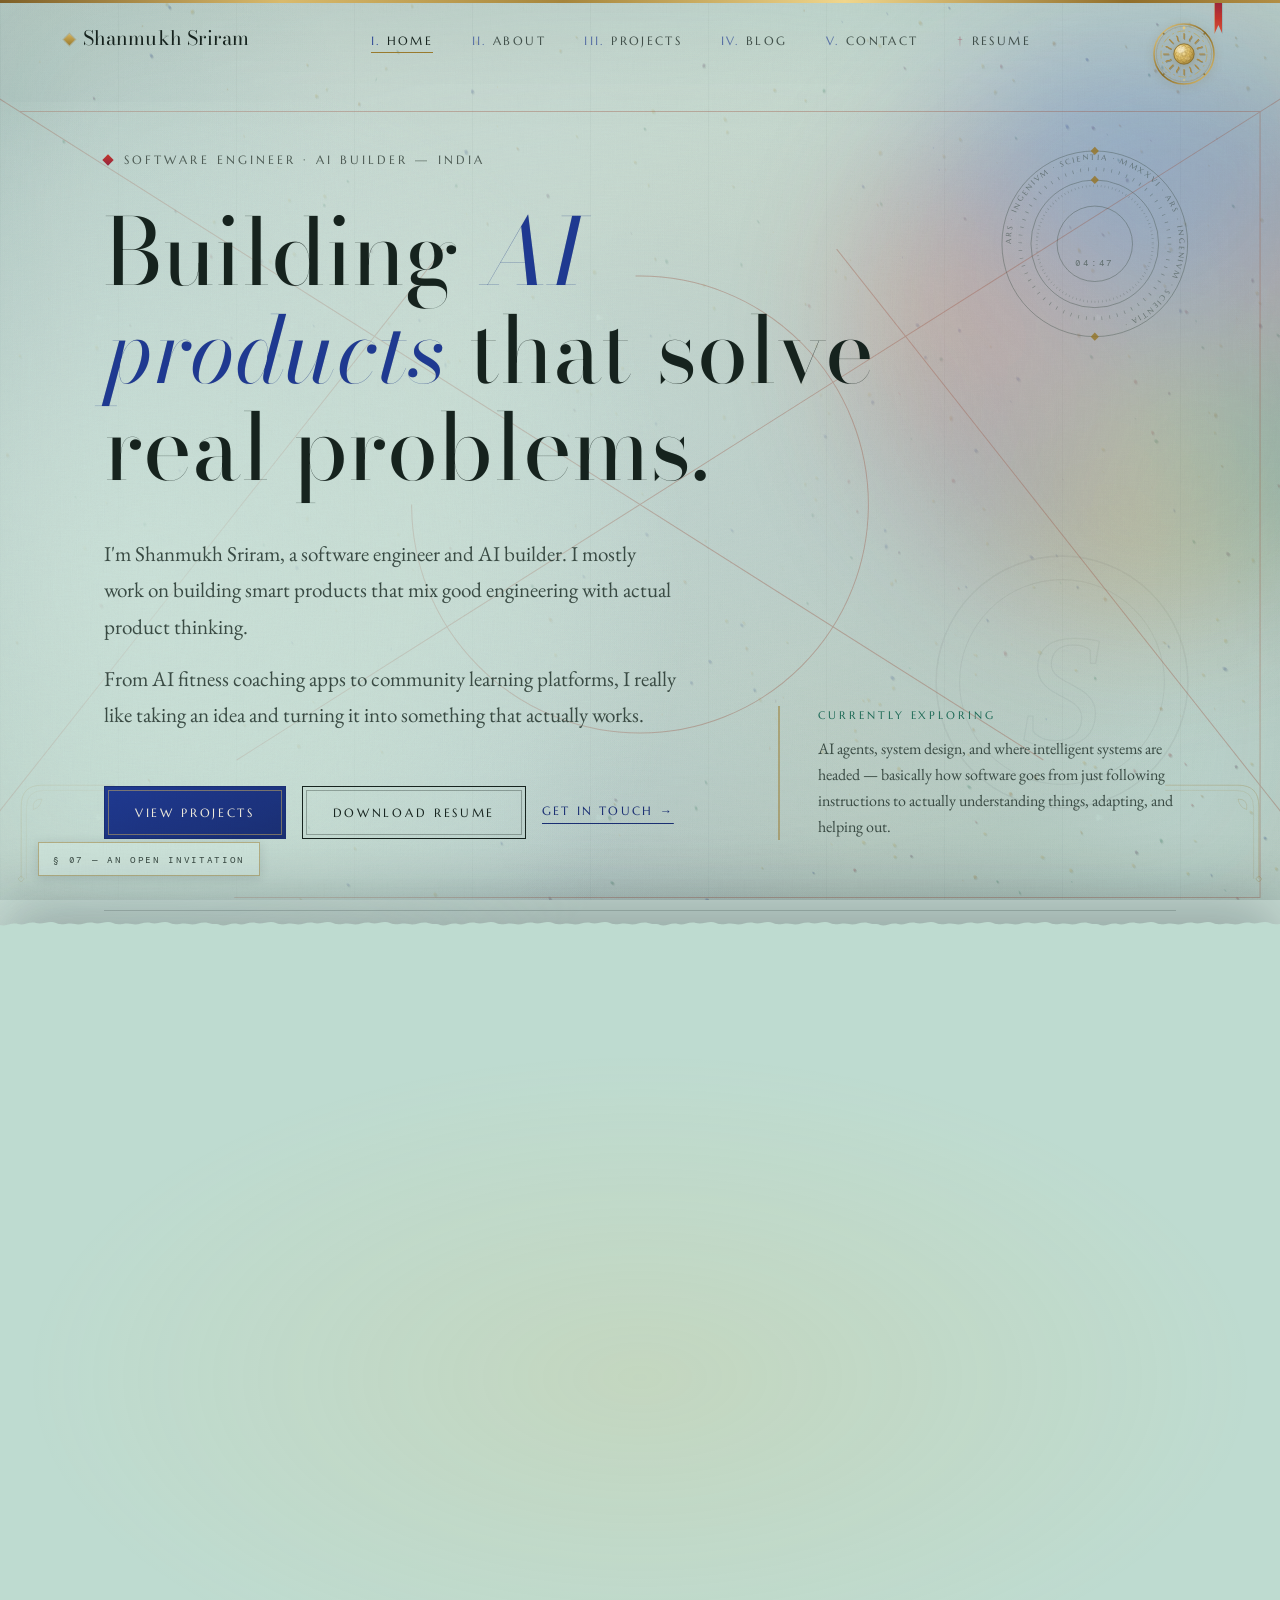
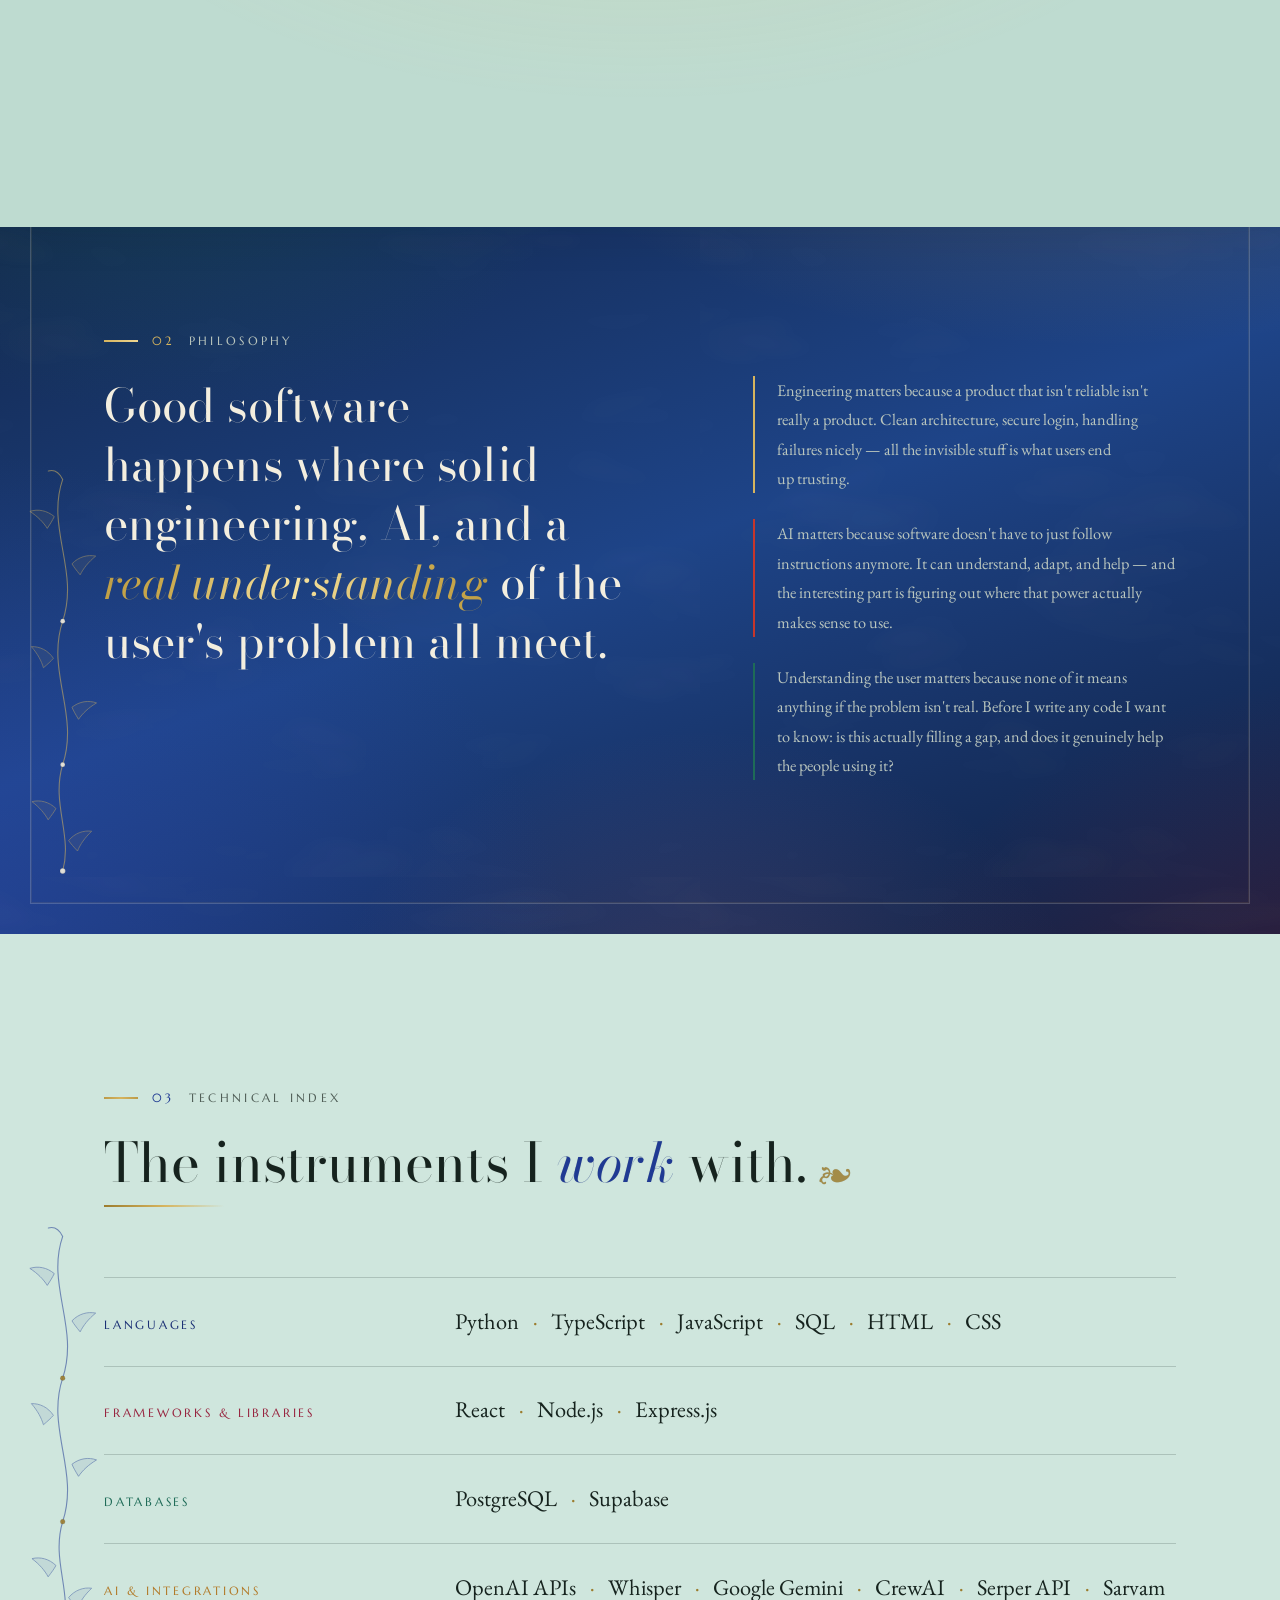
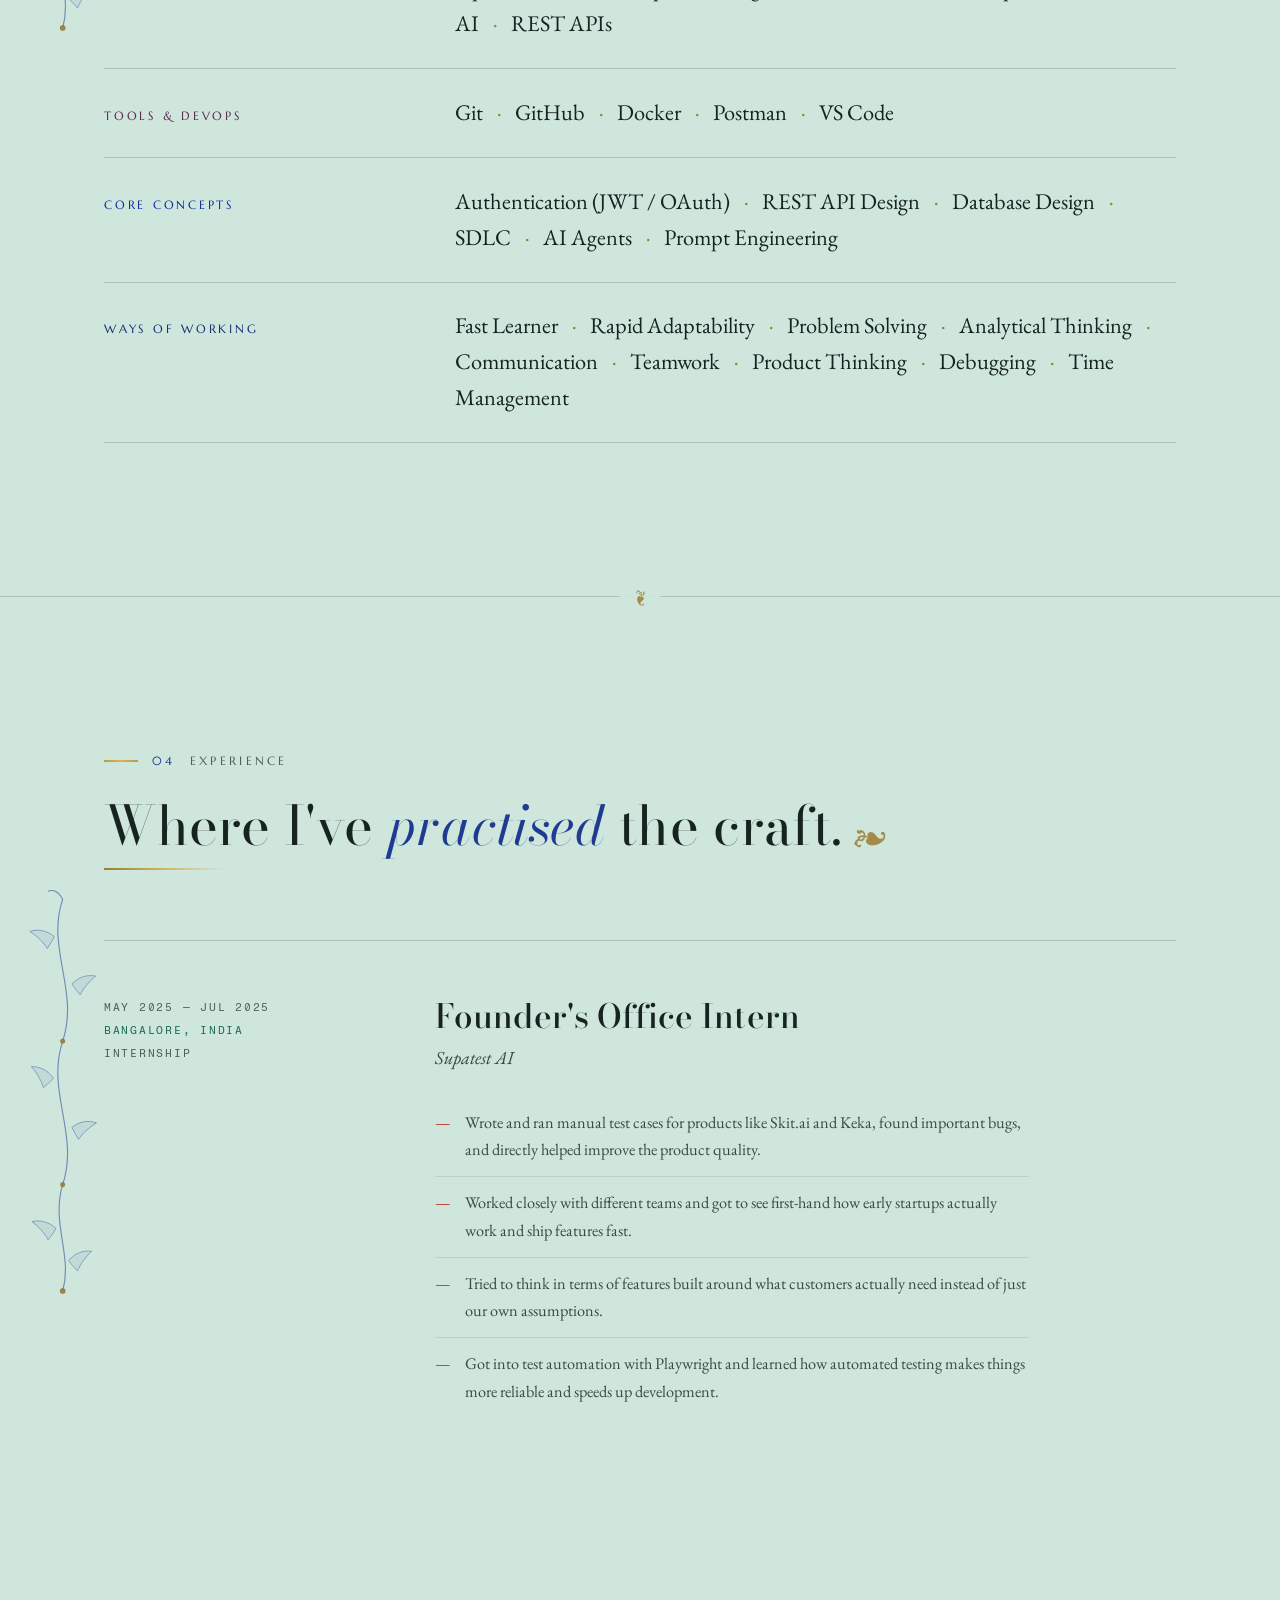
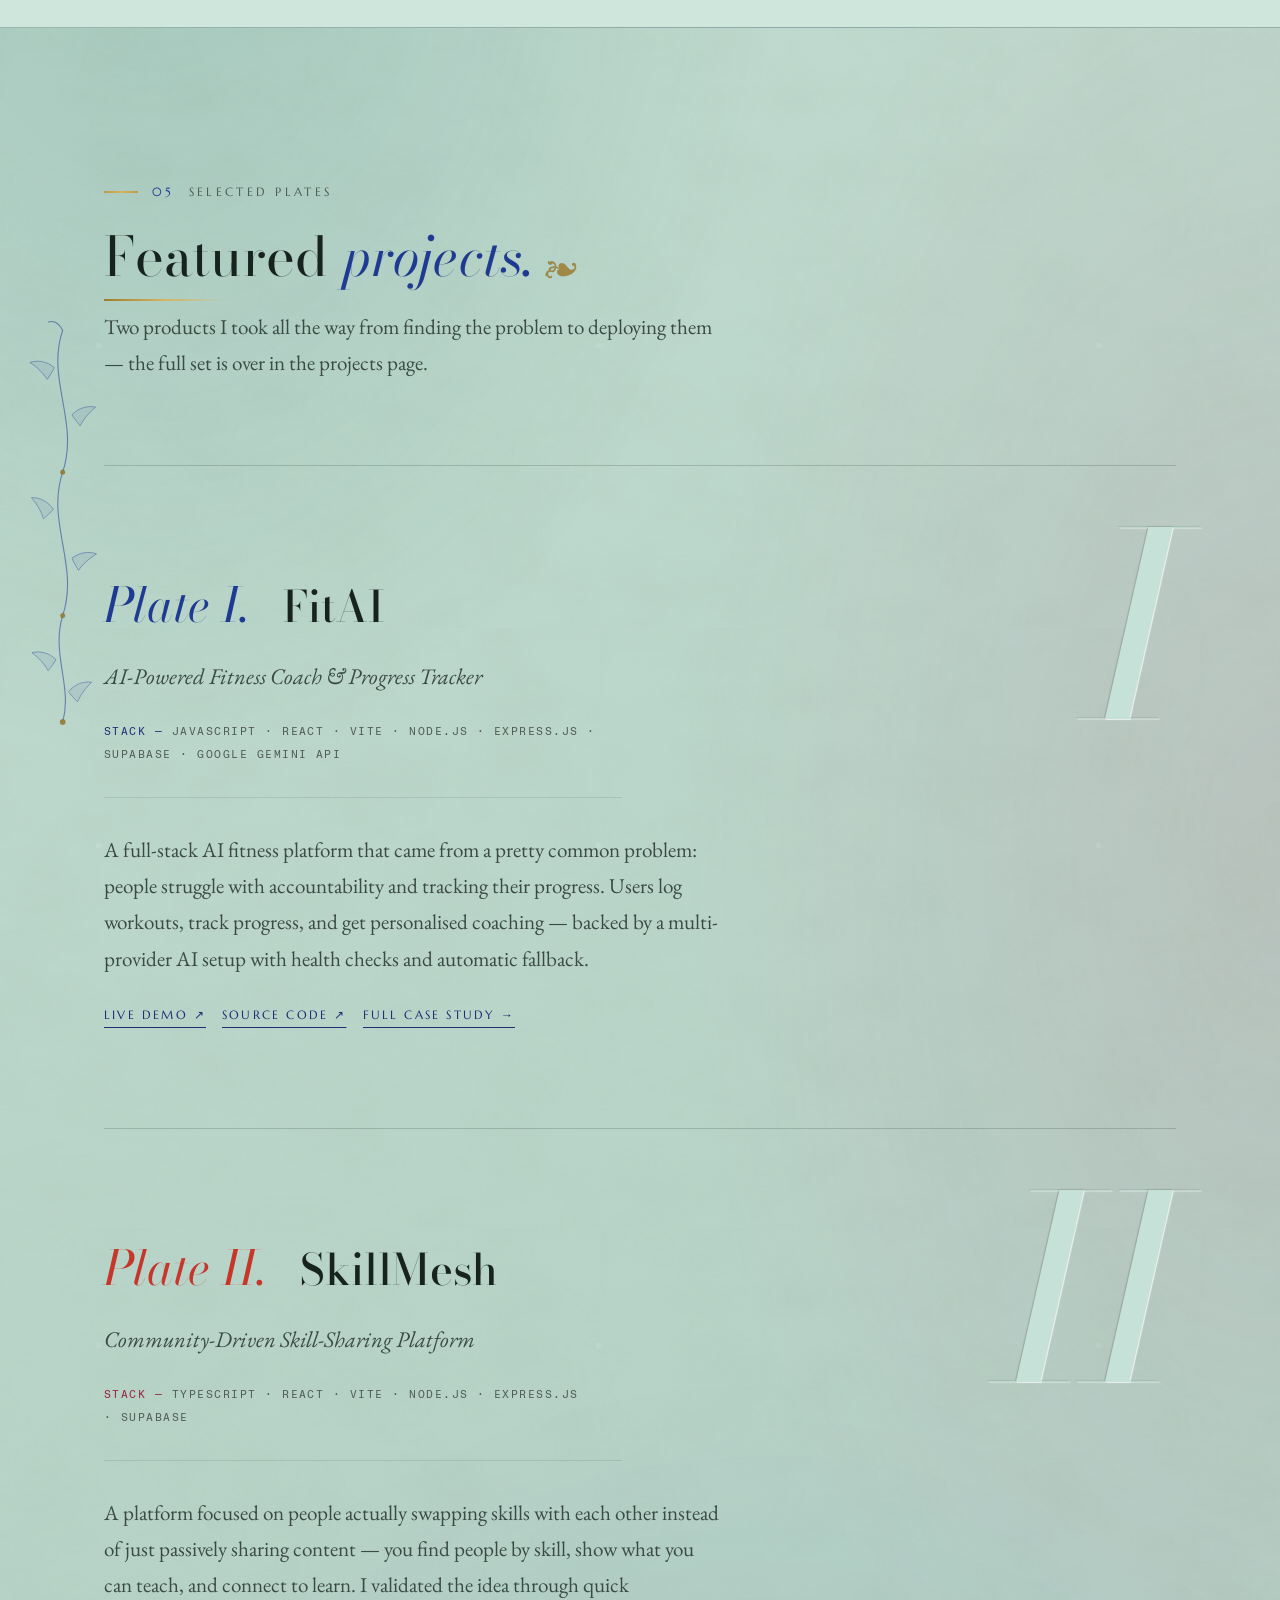
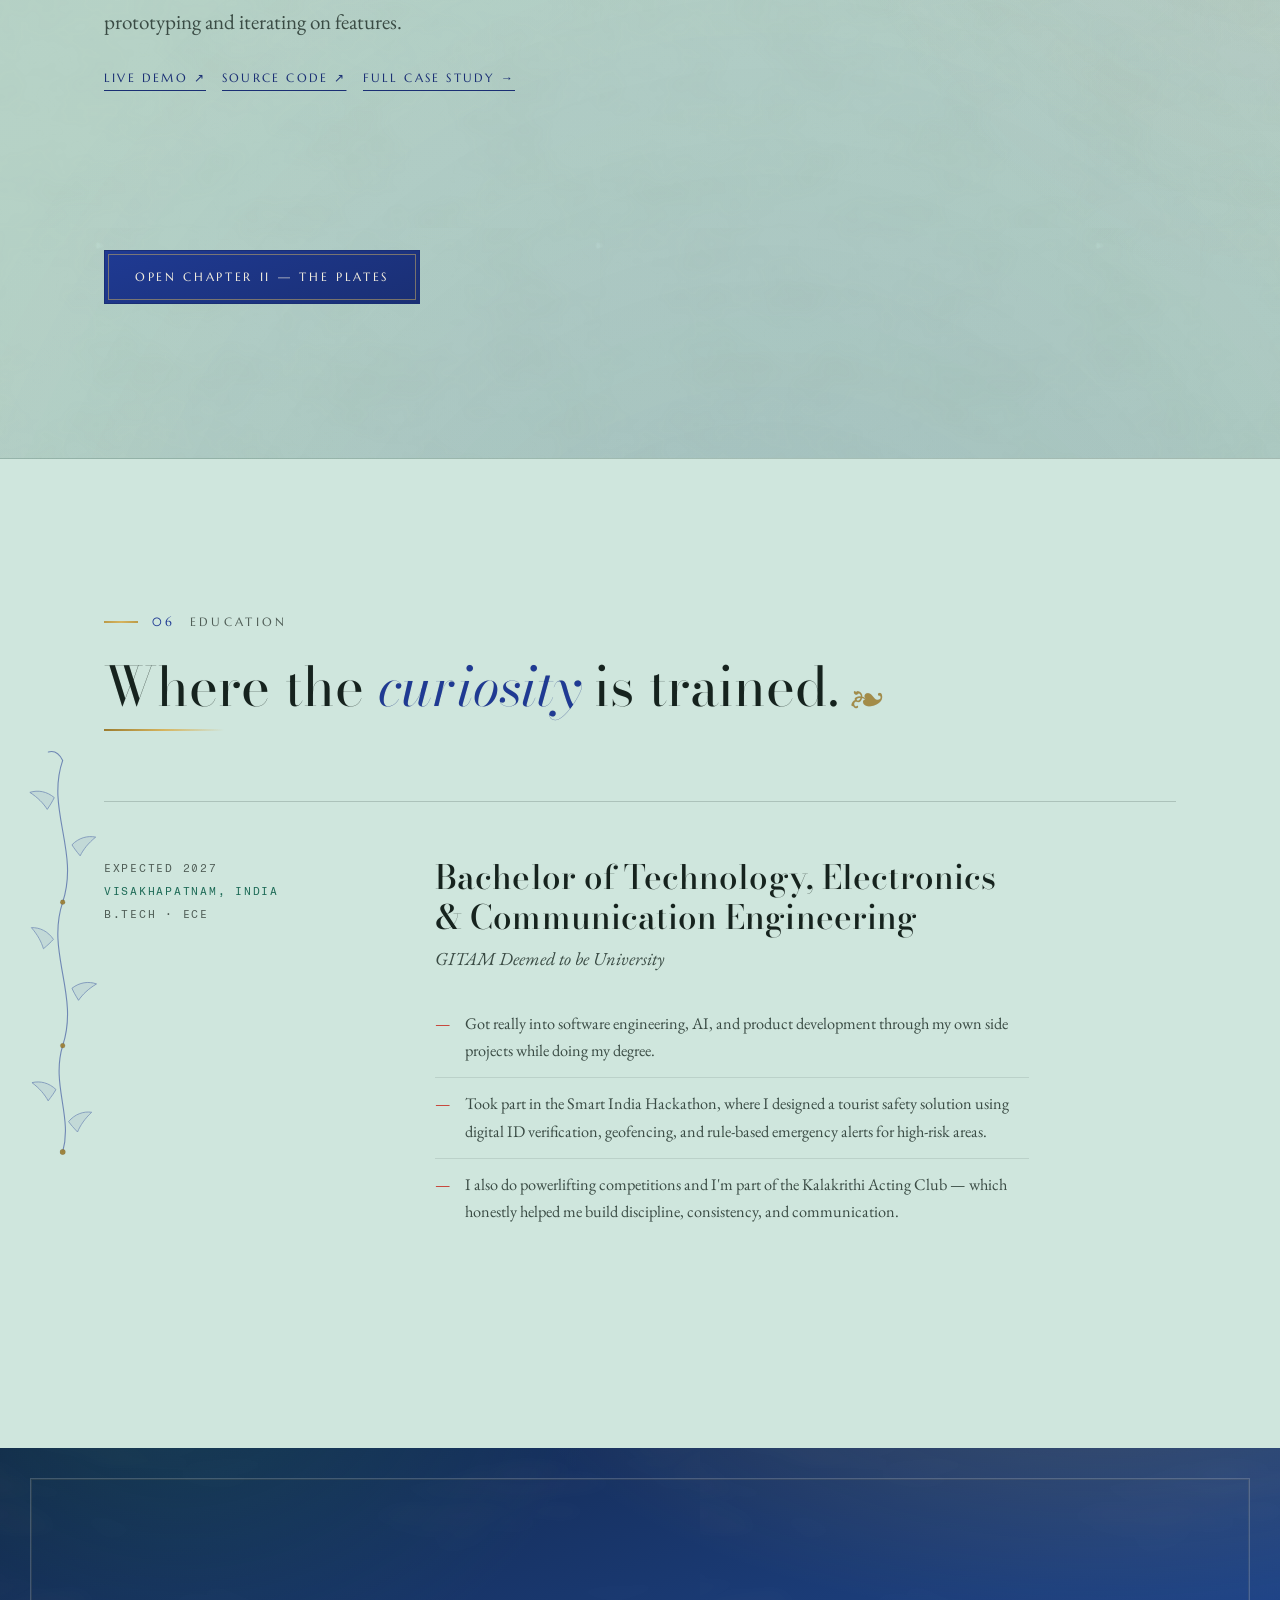
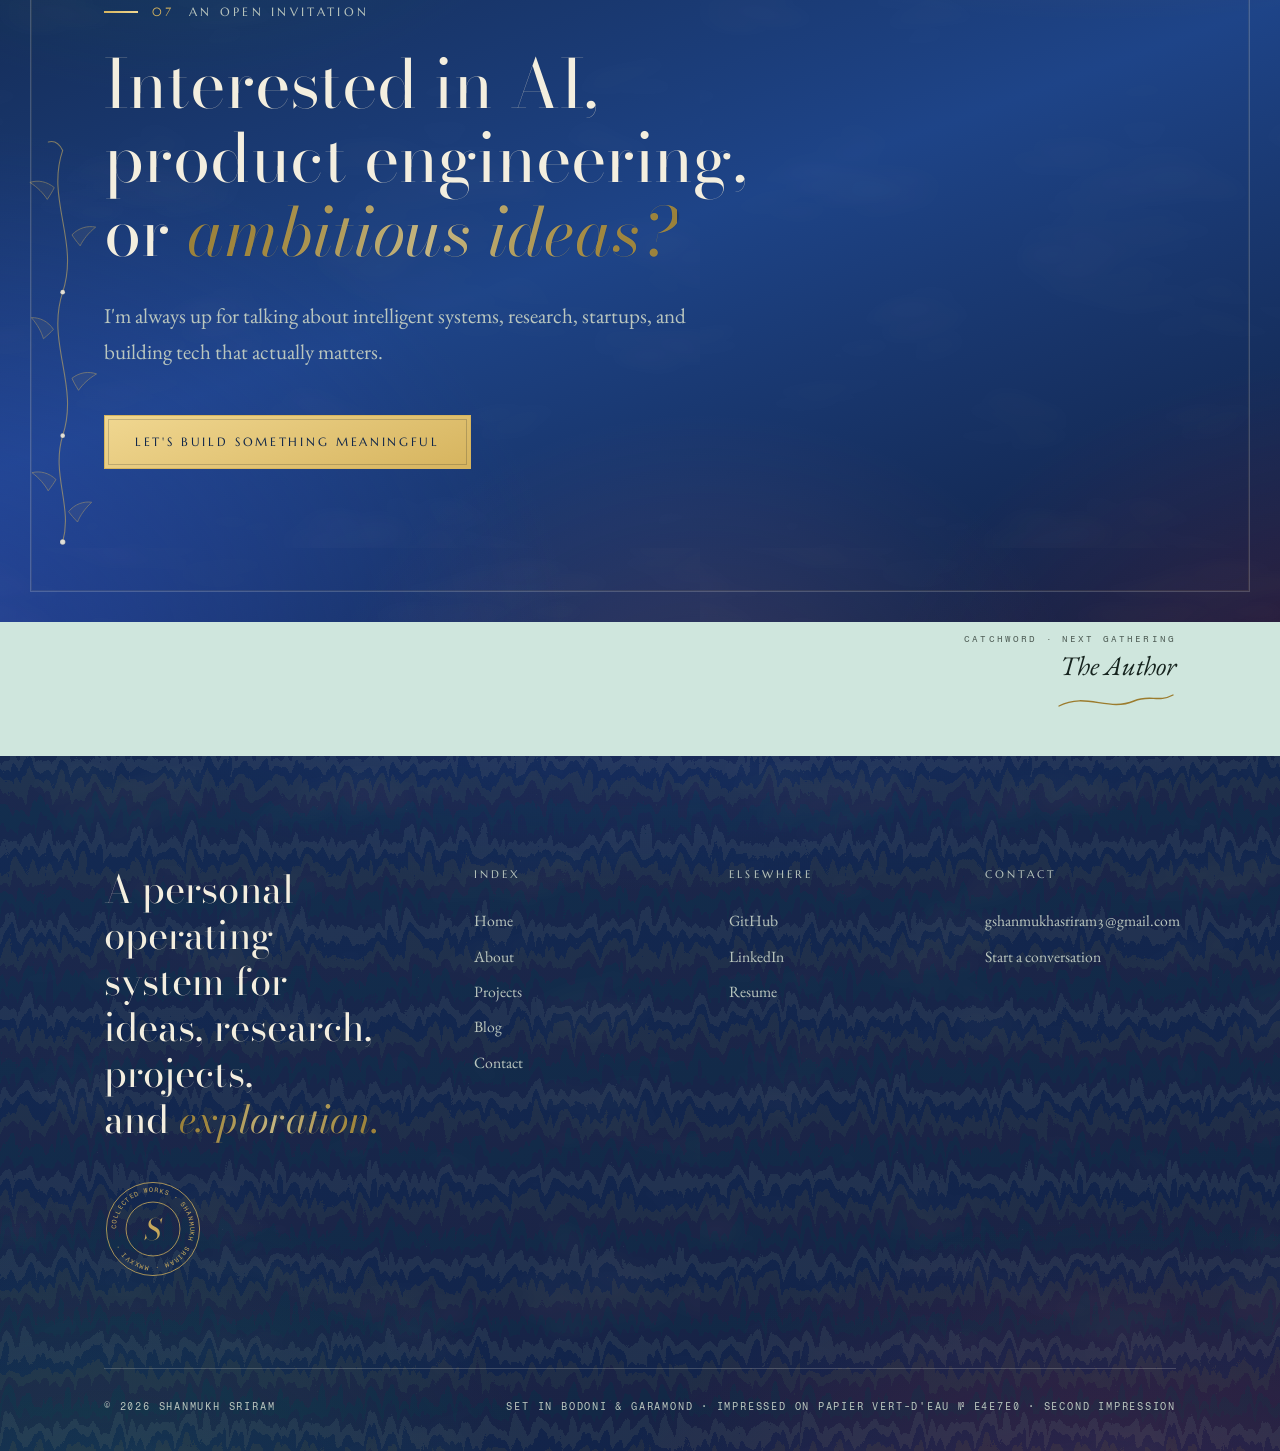
==== commit 36cce7d1: "revert: restore the volume to its pre-session state Every change from this session's eight optimisat" ====
--- a/portfolio/index.html
+++ b/portfolio/index.html
@@ -7,23 +7,8 @@
 <title>Shanmukh Sriram — Software Engineer &amp; AI Builder</title>
 <meta name="theme-color" content="#CFE6DD">
 <link rel="icon" href="data:image/svg+xml,%3Csvg xmlns='http://www.w3.org/2000/svg' viewBox='0 0 64 64'%3E%3Crect width='64' height='64' fill='%23CFE6DD'/%3E%3Ccircle cx='32' cy='32' r='26' fill='none' stroke='%239C7C2E' stroke-width='2'/%3E%3Ccircle cx='32' cy='32' r='20' fill='none' stroke='%23C6362B' stroke-width='1'/%3E%3Ctext x='32' y='43' font-family='Georgia,serif' font-style='italic' font-size='32' text-anchor='middle' fill='%231F3A93'%3ES%3C/text%3E%3C/svg%3E">
-<script>
-/* The reader's chosen light, settled before the first paint. Deciding it
-   from the page script meant the phone laid the whole volume out in
-   daylight, painted it, and then restyled every element to night: a
-   second full style-and-paint pass on the critical path of every load. */
-(function(){try{var t=localStorage.getItem('sk-theme');
-document.documentElement.setAttribute('data-theme',
-  t || (matchMedia('(prefers-color-scheme: dark)').matches ? 'dark' : 'light'));
-}catch(e){}})();
-</script>
-<!-- The type, requested in the head so the preload scanner opens it in the
-     first parse rather than after style.css has been fetched and parsed.
-     Both origins are pre-connected: the handshakes then happen off the
-     critical path instead of cold, in front of the font files. -->
 <link rel="preconnect" href="https://fonts.googleapis.com">
 <link rel="preconnect" href="https://fonts.gstatic.com" crossorigin>
-<link rel="stylesheet" href="https://fonts.googleapis.com/css2?family=Bodoni+Moda:ital,opsz,wght@0,6..96,400..700;1,6..96,400..700&amp;family=EB+Garamond:ital,wght@0,400..700;1,400..700&amp;family=Fragment+Mono:ital@0;1&amp;family=Marcellus&amp;display=swap">
 <link rel="stylesheet" href="css/style.css">
 </head>
 <body>
@@ -342,6 +327,6 @@
   </div>
 </footer>
 
-<script src="js/main.js" defer></script>
+<script src="js/main.js"></script>
 </body>
 </html>
--- a/portfolio/css/style.css
+++ b/portfolio/css/style.css
@@ -6,13 +6,7 @@
    Colours are orchestrated, not scattered: each plate takes its own pigment.
    ========================================================================= */
 
-/* The four families are requested from the document head, not from here.
-   An @import cannot begin until this stylesheet has been fetched and parsed,
-   which put the type behind three strictly serialised round trips: this file,
-   then the font stylesheet, then the font files themselves. In the head the
-   preload scanner sees the request in the first parse of the HTML and opens it
-   alongside this file, and the two origins are pre-connected before either is
-   needed. Same type, one whole round trip earlier. */
+@import url('https://fonts.googleapis.com/css2?family=Bodoni+Moda:ital,opsz,wght@0,6..96,400..700;1,6..96,400..700&family=EB+Garamond:ital,wght@0,400..700;1,400..700&family=Fragment+Mono:ital@0;1&family=Marcellus&display=swap');
 
 :root{
   /* ---- Ground — eau-de-nil daylight (rare celadon; no beige/grey/white) */
@@ -1846,60 +1840,6 @@
   .press-stamp .stamp-ring{ animation:none; }
   .orb-moon .moon-halo{ animation:none; }
   .volvelle .vol-outer, .volvelle .vol-mid{ animation:none !important; }
-  /* The solar instrument sits in the fixed nav — the one element on screen
-     for the whole visit. Transforms on SVG groups are not composited, so
-     these three endless rotations repainted it behind every frame of every
-     scroll, for a crown that turns once in seventy seconds. The moon's
-     halo was already stilled here; the sun keeps it company. */
-  .theme-orb .sun-rays,
-  .theme-orb .sun-corona,
-  .theme-orb .sun-orbit{ animation:none; }
-  .orb-moon .moon-stars circle{ animation:none; opacity:.7; }
-  /* the ribbon's growth is confined to itself, so the phone never widens
-     the reflow beyond an 8px strip */
-  .bookmark-ribbon{ contain:strict; }
-  /* The turning leaf is a full-screen sheet carrying a radial gradient and
-     a 60px blurred shadow. Parked off the bottom by a transform it is
-     still a live composited layer — rasterised and held in GPU memory for
-     the whole visit, on every page — to serve an animation that lasts
-     460ms. Phones are fill-rate bound before they are anything else, so
-     it now exists only while the leaf is actually being turned. */
-  .page-leaf{ visibility:hidden; }
-  .page-leaf.is-covering{ visibility:visible; }
-
-  /* ---- A ground that was never once seen -------------------------------
-     The vellum wash is eight radial gradients, five of them sized in
-     percentages — so with the fixed attachment traded away for phones they
-     resolve against the whole document rather than the viewport, and the
-     largest becomes 507 x 14,812px. On the home page that is 4.4 million
-     pixels of gradient stack.
-
-     None of it is ever visible. The painted field above it is opaque —
-     every pixel alpha 255 — it covers the viewport exactly, and a negative
-     z-index child paints above its parent's background. So where the field
-     is present the wash simply goes; the paper colour beneath it stays, and
-     the page looks identical. Keyed to the field itself, never to width:
-     under reduced motion the field is never built and the wash is then the
-     only ground there is. */
-  html.has-field body,
-  html.has-field[data-theme='dark'] body{ background-image:none; }
-
-  /* ---- The volume opens and turns at the speed of a hand ---------------
-     The script shortens the two waits the reader actually feels — the
-     opening, and the leaf before each chapter. The durations here are
-     compressed to match, so both still play out in full rather than being
-     cut off partway. Same choreography, same order, less waiting. */
-  .page-leaf{ transition-duration:.2s; }
-  .page-leaf .leaf-label{ transition:opacity .12s .04s, transform .12s .04s; }
-  #opening{ transition-duration:.42s; }
-  #opening .op-seal{
-    transition:opacity .3s var(--ease), transform .34s var(--ease);
-  }
-  #opening .op-title{
-    transition:opacity .3s .04s var(--ease), transform .3s .04s var(--ease);
-  }
-  #opening .op-sub{ transition:opacity .3s .12s var(--ease); }
-  #opening .op-rule{ transition:width .38s .06s var(--ease); }
 }
 /* the scrolled nav trades backdrop sampling for a settled solid tone */
 @media (max-width: 700px){
@@ -1931,25 +1871,13 @@
   /* long chapters render only what approaches the eye */
   .folio, .essay, .prose, .dossier{
     content-visibility:auto;
-    /* measured: folio 833, essay 809-824, prose 820-821, dossier 793.
-       An estimate short by a hundred pixels a block understates the volume
-       by a screen or more, which is what makes the ribbon and the contents
-       links disagree with the page until everything has been visited. */
-    contain-intrinsic-size:auto 820px;
+    contain-intrinsic-size:auto 720px;
   }
   .bookmark-ribbon{ box-shadow:none; }
 }
 @media (max-width: 900px){
   /* fixed-attachment gradients are a known phone scroll-jank source */
   body, html[data-theme='dark'] body{ background-attachment:scroll; }
-}
-/* The nav is fixed and always on screen, so a backdrop-filter on it makes
-   the phone re-sample and re-blur the region behind it on every scrolled
-   frame. The rule above used to reach phones too and, sitting later in the
-   sheet, quietly overrode the settled tone set for them at 700px — the
-   most expensive effect in the stylesheet, reinstated by cascade order.
-   It now stops where the small tablet stops. */
-@media (min-width: 701px) and (max-width: 900px){
   .site-nav.is-scrolled,
   html[data-theme='dark'] .site-nav.is-scrolled{ backdrop-filter:blur(8px); }
 }
@@ -1980,209 +1908,7 @@
   }
   .wax-seal:hover, .wax-seal:active{ transform:rotate(-6deg) scale(.96); }
 }
-/* ---- The hand, at any width --------------------------------------------
-   A large phone or a small tablet sits above the 700px cascade but still
-   carries a phone's GPU, memory and thermal budget. Gathered here is what
-   is pure overhead rather than look — compositor layers held open for
-   animations that have already finished, and chapters rasterised long
-   before they approach the screen. A desk never matches this block, so the
-   desk edition is untouched.                                              */
-@media (hover: none) and (max-width: 1024px){
-  /* will-change keeps a live GPU layer per element for the whole visit;
-     the reveal needs one for a second. Browsers promote on demand — the
-     hint only pays for itself when the property is about to change. */
-  [data-reveal]{ will-change:auto; }
-  #opening{ will-change:auto; }
-  /* transitioning a blur over large blocks is the costliest reveal there
-     is, and the hand-held edition already reads without it below 700px */
-  [data-reveal]{ filter:none; }
-  /* In the hand the reveal is a fade and nothing else — as it already was
-     below 700px. It also has to be: the timeline animation below carries
-     opacity only, so a block left holding its 26px offset would never come
-     back to rest. */
-  [data-reveal]{ transform:none; }
-
-  /* ---- What is actually left: rasterising glyphs ------------------------
-     Everything that can be measured here is already cheap — full-document
-     layout 0.3ms, the ribbon's per-frame write below timer resolution, the
-     script a tenth of a millisecond. What remains is raster, and this volume
-     is thirteen screens of almost nothing but text.
-
-     `optimizeLegibility` asks for full kerning and ligature shaping on every
-     glyph, and it is the documented way to make a text-heavy page expensive
-     to paint on a phone. `auto` still kerns and still applies common
-     ligatures in any browser this site will meet — the same page, decided by
-     the engine rather than demanded of it. */
-  body{ text-rendering:auto; }
-
-  /* A 90px inset blur, drawn the full width and height of a plate — 900px on
-     one, 620px on another — is re-rastered for every tile of it that comes
-     into view. The hairline of caught light above is what reads as polish;
-     the pooled shadow beneath it costs the most and shows the least. The
-     veil's vignette was retired here for exactly this reason. */
-  html[data-theme='dark'] .plate{
-    box-shadow:inset 0 1px 0 rgba(214,226,245,.06);
-  }
-  /* long chapters rasterise as they approach the eye, not all at once */
-  .folio, .essay, .prose, .dossier{
-    content-visibility:auto;
-    /* measured: folio 833, essay 809-824, prose 820-821, dossier 793.
-       An estimate short by a hundred pixels a block understates the volume
-       by a screen or more, which is what makes the ribbon and the contents
-       links disagree with the page until everything has been visited. */
-    contain-intrinsic-size:auto 820px;
-  }
-}
-
-/* =========================================================================
-   THE SHEET REVEALS ITSELF — and so the long chapters can wait
-   The home page is one of each kind of section rather than a list of one
-   repeating kind, so the deferral written for the repeating components
-   (.folio, .essay, .prose, .dossier) caught only 29% of it — leaving 9.6
-   screens to lay out and paint against 2.9 on every page that scrolls
-   smoothly. The section-level blocks are what is left, and they are full of
-   revealed children.
-
-   Those two facts are one problem. An IntersectionObserver never fires for
-   an element inside a subtree the browser has skipped, so deferring these
-   sections while the fades depended on an observer would have left their
-   contents invisible. Handing the fades to a view() timeline removes the
-   dependency: the animation is declarative, computed from the element's own
-   position, and correct the moment a skipped subtree is rendered.
-
-   So the two ship together, inside one @supports. Where a scroll timeline
-   is unavailable, neither applies and the observer keeps its job exactly as
-   before. The matching test in the script must not drift from this one.
-   ========================================================================= */
-@supports (animation-timeline: view()){
-  @media (hover: none) and (max-width: 1024px){
-
-    /* the ink settles as the block arrives, on the compositor, with no
-       observer, no class, and no script on the main thread */
-    [data-reveal]{
-      opacity:0;
-      animation-name:reveal-settle;
-      animation-duration:1ms;          /* ignored on a progress timeline */
-      animation-timing-function:var(--ease, ease);
-      animation-fill-mode:both;
-      animation-timeline:view();
-      animation-range:entry 10% entry 60%;
-      transition:none;                 /* the timeline owns opacity now */
-    }
-    /* The frontispiece is already in view when the volume opens, so it must
-       never wait on a scroll timeline to be legible: an entry range for a
-       block at the very top of the document is a question about scrolling
-       that has not happened, and the first thing the reader sees is not the
-       place to be clever. It is simply present, which is also what it was
-       doing before — and one less thing between arrival and reading. */
-    .hero [data-reveal]{ animation-name:none; opacity:1; }
-
-    /* belt and braces: if anything ever marks a block visible, it stays so */
-    [data-reveal].is-visible{ opacity:1; }
-
-    /* The net the script throws if the timeline never produced a fade. An
-       animation outranks a normal declaration, so it has to be cancelled by
-       name before opacity can be handed back — otherwise the sheet would
-       stay blank however loudly the class asked for it. */
-    html.reveal-fallback [data-reveal]{
-      animation-name:none;
-      opacity:1;
-    }
-
-    /* Now the chapters can wait their turn. Each intrinsic size is the
-       block's real measured height at phone width, so the page's scroll
-       extent is honest before anything has rendered — an estimate that is
-       wrong by a screen makes the contents links land in the wrong place
-       and the ribbon jump. `auto` keeps the true size once it is known. */
-    /* Granularity, not coverage, is what the reader feels. Deferring a block
-       does not spread its cost — it postpones the whole of it into the one
-       frame the block becomes relevant, and spends it again if the reader
-       scrolls back and it has been skipped since. So the size of a deferred
-       block is the size of a hitch.
-
-       The pages that scroll well defer six identical 833px folios — about a
-       viewport each. Deferring this page's sections instead meant blocks of
-       619 to 2203px, up to 2.6 viewports, at wildly uneven cost. Measured
-       against that, full-document layout is 0.3ms whether every section is
-       deferred or none of them are, so the coverage those big blocks bought
-       was worth very little and the spikes were real.
-
-       The uniform inner components are what should wait: a hitch the size of
-       a paragraph rather than the size of a chapter. */
-    .index-item{ content-visibility:auto; contain-intrinsic-size:auto 222px; }
-    .skill-row { content-visibility:auto; contain-intrinsic-size:auto 140px; }
-    .phil-notes{ content-visibility:auto; contain-intrinsic-size:auto 463px; }
-    .footer-col{ content-visibility:auto; contain-intrinsic-size:auto 160px; }
-  }
-}
-/* declared outside the query so the keyframes exist wherever they are used */
-@keyframes reveal-settle{ from{ opacity:0; } to{ opacity:1; } }
-
-/* ---- The magnified page ------------------------------------------------
-   Set on the root while the reader holds the volume away from natural
-   scale. Deferring a chapter's rendering is judged against the layout
-   viewport, which a pinch never moves — so pinched out, deferred chapters
-   sit in plain view and fill in only as they are reached. While the reader
-   is inspecting, the whole sheet renders; the deferral returns with the
-   natural scale. Only the hand-held edition ever carries the class.      */
-@media (max-width: 1024px){
-  html.is-magnified .folio,
-  html.is-magnified .essay,
-  html.is-magnified .prose,
-  html.is-magnified .dossier{
-    content-visibility:visible;
-    contain-intrinsic-size:none;
-  }
-}
-
-/* =========================================================================
-   THE LEAF, TURNED BY THE BROWSER
-   The hand-held edition asks the browser to animate between documents. The
-   volume is five separate files, so every chapter was a hard reload dressed
-   up by a scripted sheet that had to be held on screen before navigation
-   could even begin — the wait was the animation. A cross-document view
-   transition is the same gesture with none of the wait: the browser
-   snapshots the leaf, navigates immediately, and animates on the
-   compositor. Where it is unsupported, nothing here applies and the
-   scripted leaf keeps the job.
-   ========================================================================= */
-@media (hover: none) and (max-width: 1024px){
-  @view-transition{ navigation: auto; }
-
-  /* restrained, and echoing the leaf: the old page gives way, the new one
-     rises the last few pixels into place */
-  ::view-transition-old(root){ animation:leaf-give .16s ease both; }
-  ::view-transition-new(root){ animation:leaf-take .24s ease both; }
-}
-@keyframes leaf-give{ to{ opacity:0; } }
-@keyframes leaf-take{ from{ opacity:0; transform:translateY(10px); } }
-
 /* ---- Touch control — every tap answers like a pressed object ----------- */
-@media (hover: none){
-  /* the browser need not wait to see whether a tap becomes a double-tap
-     zoom before it acts on it — pinch and pan are untouched */
-  a, button, .nav-burger, .theme-orb{ touch-action:manipulation; }
-
-  /* A thumb is about 44px. The menu's own links were 27px tall inside a
-     full-screen overlay with room to spare, so they simply get it.
-     (The burger is 34x22 and cannot be grown this way — it is border-box
-     with a fixed width and height, and the three ruled lines it draws are
-     absolutely positioned against that box, so padding does nothing and
-     resizing would move the glyph. Fixing it means restating the box and
-     re-centring the lines, which changes the nav's metrics — left alone
-     deliberately rather than half-done.) */
-  .mobile-menu a{ padding-block:9px; }
-
-  /* With the menu open the volume behind it must not move. Thirteen screens
-     were still scrolling under a full-screen overlay, and on iOS the page
-     will bounce behind an overlay even when overflow alone is hidden — so
-     the sheet is pinned, and put back exactly where it was on close. */
-  html.menu-open{ overflow:hidden; }
-  html.menu-open body{
-    position:fixed; left:0; right:0; width:100%;
-    overflow:hidden;
-  }
-}
 @media (hover: none){
   a, button{ -webkit-tap-highlight-color:rgba(156,124,46,.18); }
   .ledger-row:active{ background:linear-gradient(90deg, rgba(224,190,107,.2), transparent 70%); padding-left:12px; }
